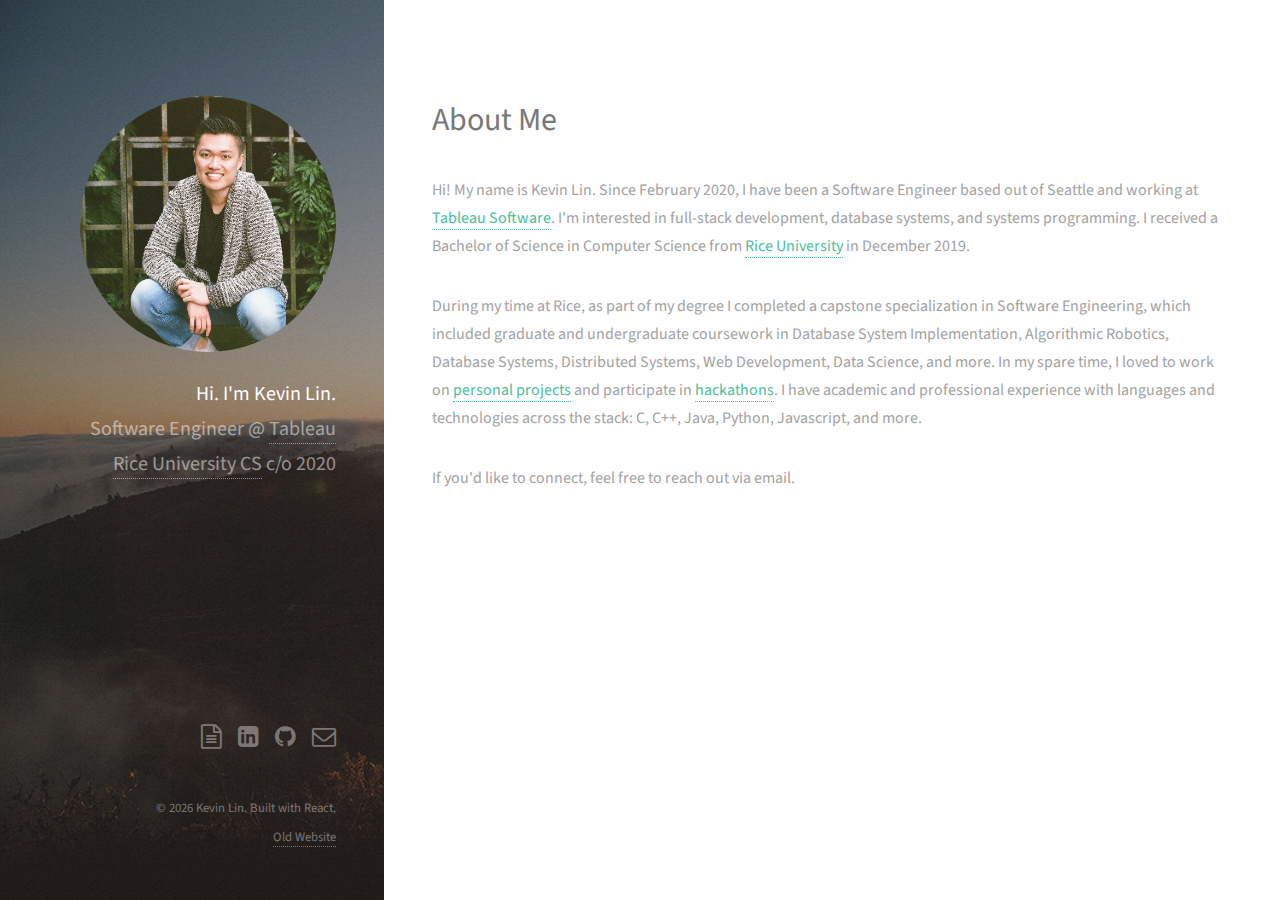
==== index.html @ 7be43d1c "Initial push of built website to gh pages" ====
<!DOCTYPE html><html><head><meta charSet="utf-8"/><meta http-equiv="x-ua-compatible" content="ie=edge"/><meta name="viewport" content="width=device-width, initial-scale=1, shrink-to-fit=no"/><style data-href="/styles.bcd98da9f2d40e40fffe.css">@import url(https://fonts.googleapis.com/css?family=Source+Sans+Pro:400,400italic);
/*!
 *  Font Awesome 4.7.0 by @davegandy - http://fontawesome.io - @fontawesome
 *  License - http://fontawesome.io/license (Font: SIL OFL 1.1, CSS: MIT License)
 */@font-face{font-family:FontAwesome;src:url(/static/fontawesome-webfont-674f50d287a8c48dc19ba404d20fe713.eot);src:url(/static/fontawesome-webfont-674f50d287a8c48dc19ba404d20fe713.eot?#iefix&v=4.7.0) format("embedded-opentype"),url(/static/fontawesome-webfont-af7ae505a9eed503f8b8e6982036873e.woff2) format("woff2"),url(/static/fontawesome-webfont-fee66e712a8a08eef5805a46892932ad.woff) format("woff"),url(/static/fontawesome-webfont-b06871f281fee6b241d60582ae9369b9.ttf) format("truetype"),url(/static/fontawesome-webfont-912ec66d7572ff821749319396470bde.svg#fontawesomeregular) format("svg");font-weight:400;font-style:normal}.fa{display:inline-block;font:normal normal normal 14px/1 FontAwesome;font-size:inherit;text-rendering:auto;-webkit-font-smoothing:antialiased;-moz-osx-font-smoothing:grayscale}.fa-lg{font-size:1.33333333em;line-height:.75em;vertical-align:-15%}.fa-2x{font-size:2em}.fa-3x{font-size:3em}.fa-4x{font-size:4em}.fa-5x{font-size:5em}.fa-fw{width:1.28571429em;text-align:center}.fa-ul{padding-left:0;margin-left:2.14285714em;list-style-type:none}.fa-ul>li{position:relative}.fa-li{position:absolute;left:-2.14285714em;width:2.14285714em;top:.14285714em;text-align:center}.fa-li.fa-lg{left:-1.85714286em}.fa-border{padding:.2em .25em .15em;border:.08em solid #eee;border-radius:.1em}.fa-pull-left{float:left}.fa-pull-right{float:right}.fa.fa-pull-left{margin-right:.3em}.fa.fa-pull-right{margin-left:.3em}.pull-right{float:right}.pull-left{float:left}.fa.pull-left{margin-right:.3em}.fa.pull-right{margin-left:.3em}.fa-spin{-webkit-animation:fa-spin 2s linear infinite;animation:fa-spin 2s linear infinite}.fa-pulse{-webkit-animation:fa-spin 1s steps(8) infinite;animation:fa-spin 1s steps(8) infinite}@-webkit-keyframes fa-spin{0%{-webkit-transform:rotate(0deg);transform:rotate(0deg)}to{-webkit-transform:rotate(359deg);transform:rotate(359deg)}}@keyframes fa-spin{0%{-webkit-transform:rotate(0deg);transform:rotate(0deg)}to{-webkit-transform:rotate(359deg);transform:rotate(359deg)}}.fa-rotate-90{-ms-filter:"progid:DXImageTransform.Microsoft.BasicImage(rotation=1)";-webkit-transform:rotate(90deg);transform:rotate(90deg)}.fa-rotate-180{-ms-filter:"progid:DXImageTransform.Microsoft.BasicImage(rotation=2)";-webkit-transform:rotate(180deg);transform:rotate(180deg)}.fa-rotate-270{-ms-filter:"progid:DXImageTransform.Microsoft.BasicImage(rotation=3)";-webkit-transform:rotate(270deg);transform:rotate(270deg)}.fa-flip-horizontal{-ms-filter:"progid:DXImageTransform.Microsoft.BasicImage(rotation=0, mirror=1)";-webkit-transform:scaleX(-1);transform:scaleX(-1)}.fa-flip-vertical{-ms-filter:"progid:DXImageTransform.Microsoft.BasicImage(rotation=2, mirror=1)";-webkit-transform:scaleY(-1);transform:scaleY(-1)}:root .fa-flip-horizontal,:root .fa-flip-vertical,:root .fa-rotate-90,:root .fa-rotate-180,:root .fa-rotate-270{-webkit-filter:none;filter:none}.fa-stack{position:relative;display:inline-block;width:2em;height:2em;line-height:2em;vertical-align:middle}.fa-stack-1x,.fa-stack-2x{position:absolute;left:0;width:100%;text-align:center}.fa-stack-1x{line-height:inherit}.fa-stack-2x{font-size:2em}.fa-inverse{color:#fff}.fa-glass:before{content:"\F000"}.fa-music:before{content:"\F001"}.fa-search:before{content:"\F002"}.fa-envelope-o:before{content:"\F003"}.fa-heart:before{content:"\F004"}.fa-star:before{content:"\F005"}.fa-star-o:before{content:"\F006"}.fa-user:before{content:"\F007"}.fa-film:before{content:"\F008"}.fa-th-large:before{content:"\F009"}.fa-th:before{content:"\F00A"}.fa-th-list:before{content:"\F00B"}.fa-check:before{content:"\F00C"}.fa-close:before,.fa-remove:before,.fa-times:before{content:"\F00D"}.fa-search-plus:before{content:"\F00E"}.fa-search-minus:before{content:"\F010"}.fa-power-off:before{content:"\F011"}.fa-signal:before{content:"\F012"}.fa-cog:before,.fa-gear:before{content:"\F013"}.fa-trash-o:before{content:"\F014"}.fa-home:before{content:"\F015"}.fa-file-o:before{content:"\F016"}.fa-clock-o:before{content:"\F017"}.fa-road:before{content:"\F018"}.fa-download:before{content:"\F019"}.fa-arrow-circle-o-down:before{content:"\F01A"}.fa-arrow-circle-o-up:before{content:"\F01B"}.fa-inbox:before{content:"\F01C"}.fa-play-circle-o:before{content:"\F01D"}.fa-repeat:before,.fa-rotate-right:before{content:"\F01E"}.fa-refresh:before{content:"\F021"}.fa-list-alt:before{content:"\F022"}.fa-lock:before{content:"\F023"}.fa-flag:before{content:"\F024"}.fa-headphones:before{content:"\F025"}.fa-volume-off:before{content:"\F026"}.fa-volume-down:before{content:"\F027"}.fa-volume-up:before{content:"\F028"}.fa-qrcode:before{content:"\F029"}.fa-barcode:before{content:"\F02A"}.fa-tag:before{content:"\F02B"}.fa-tags:before{content:"\F02C"}.fa-book:before{content:"\F02D"}.fa-bookmark:before{content:"\F02E"}.fa-print:before{content:"\F02F"}.fa-camera:before{content:"\F030"}.fa-font:before{content:"\F031"}.fa-bold:before{content:"\F032"}.fa-italic:before{content:"\F033"}.fa-text-height:before{content:"\F034"}.fa-text-width:before{content:"\F035"}.fa-align-left:before{content:"\F036"}.fa-align-center:before{content:"\F037"}.fa-align-right:before{content:"\F038"}.fa-align-justify:before{content:"\F039"}.fa-list:before{content:"\F03A"}.fa-dedent:before,.fa-outdent:before{content:"\F03B"}.fa-indent:before{content:"\F03C"}.fa-video-camera:before{content:"\F03D"}.fa-image:before,.fa-photo:before,.fa-picture-o:before{content:"\F03E"}.fa-pencil:before{content:"\F040"}.fa-map-marker:before{content:"\F041"}.fa-adjust:before{content:"\F042"}.fa-tint:before{content:"\F043"}.fa-edit:before,.fa-pencil-square-o:before{content:"\F044"}.fa-share-square-o:before{content:"\F045"}.fa-check-square-o:before{content:"\F046"}.fa-arrows:before{content:"\F047"}.fa-step-backward:before{content:"\F048"}.fa-fast-backward:before{content:"\F049"}.fa-backward:before{content:"\F04A"}.fa-play:before{content:"\F04B"}.fa-pause:before{content:"\F04C"}.fa-stop:before{content:"\F04D"}.fa-forward:before{content:"\F04E"}.fa-fast-forward:before{content:"\F050"}.fa-step-forward:before{content:"\F051"}.fa-eject:before{content:"\F052"}.fa-chevron-left:before{content:"\F053"}.fa-chevron-right:before{content:"\F054"}.fa-plus-circle:before{content:"\F055"}.fa-minus-circle:before{content:"\F056"}.fa-times-circle:before{content:"\F057"}.fa-check-circle:before{content:"\F058"}.fa-question-circle:before{content:"\F059"}.fa-info-circle:before{content:"\F05A"}.fa-crosshairs:before{content:"\F05B"}.fa-times-circle-o:before{content:"\F05C"}.fa-check-circle-o:before{content:"\F05D"}.fa-ban:before{content:"\F05E"}.fa-arrow-left:before{content:"\F060"}.fa-arrow-right:before{content:"\F061"}.fa-arrow-up:before{content:"\F062"}.fa-arrow-down:before{content:"\F063"}.fa-mail-forward:before,.fa-share:before{content:"\F064"}.fa-expand:before{content:"\F065"}.fa-compress:before{content:"\F066"}.fa-plus:before{content:"\F067"}.fa-minus:before{content:"\F068"}.fa-asterisk:before{content:"\F069"}.fa-exclamation-circle:before{content:"\F06A"}.fa-gift:before{content:"\F06B"}.fa-leaf:before{content:"\F06C"}.fa-fire:before{content:"\F06D"}.fa-eye:before{content:"\F06E"}.fa-eye-slash:before{content:"\F070"}.fa-exclamation-triangle:before,.fa-warning:before{content:"\F071"}.fa-plane:before{content:"\F072"}.fa-calendar:before{content:"\F073"}.fa-random:before{content:"\F074"}.fa-comment:before{content:"\F075"}.fa-magnet:before{content:"\F076"}.fa-chevron-up:before{content:"\F077"}.fa-chevron-down:before{content:"\F078"}.fa-retweet:before{content:"\F079"}.fa-shopping-cart:before{content:"\F07A"}.fa-folder:before{content:"\F07B"}.fa-folder-open:before{content:"\F07C"}.fa-arrows-v:before{content:"\F07D"}.fa-arrows-h:before{content:"\F07E"}.fa-bar-chart-o:before,.fa-bar-chart:before{content:"\F080"}.fa-twitter-square:before{content:"\F081"}.fa-facebook-square:before{content:"\F082"}.fa-camera-retro:before{content:"\F083"}.fa-key:before{content:"\F084"}.fa-cogs:before,.fa-gears:before{content:"\F085"}.fa-comments:before{content:"\F086"}.fa-thumbs-o-up:before{content:"\F087"}.fa-thumbs-o-down:before{content:"\F088"}.fa-star-half:before{content:"\F089"}.fa-heart-o:before{content:"\F08A"}.fa-sign-out:before{content:"\F08B"}.fa-linkedin-square:before{content:"\F08C"}.fa-thumb-tack:before{content:"\F08D"}.fa-external-link:before{content:"\F08E"}.fa-sign-in:before{content:"\F090"}.fa-trophy:before{content:"\F091"}.fa-github-square:before{content:"\F092"}.fa-upload:before{content:"\F093"}.fa-lemon-o:before{content:"\F094"}.fa-phone:before{content:"\F095"}.fa-square-o:before{content:"\F096"}.fa-bookmark-o:before{content:"\F097"}.fa-phone-square:before{content:"\F098"}.fa-twitter:before{content:"\F099"}.fa-facebook-f:before,.fa-facebook:before{content:"\F09A"}.fa-github:before{content:"\F09B"}.fa-unlock:before{content:"\F09C"}.fa-credit-card:before{content:"\F09D"}.fa-feed:before,.fa-rss:before{content:"\F09E"}.fa-hdd-o:before{content:"\F0A0"}.fa-bullhorn:before{content:"\F0A1"}.fa-bell:before{content:"\F0F3"}.fa-certificate:before{content:"\F0A3"}.fa-hand-o-right:before{content:"\F0A4"}.fa-hand-o-left:before{content:"\F0A5"}.fa-hand-o-up:before{content:"\F0A6"}.fa-hand-o-down:before{content:"\F0A7"}.fa-arrow-circle-left:before{content:"\F0A8"}.fa-arrow-circle-right:before{content:"\F0A9"}.fa-arrow-circle-up:before{content:"\F0AA"}.fa-arrow-circle-down:before{content:"\F0AB"}.fa-globe:before{content:"\F0AC"}.fa-wrench:before{content:"\F0AD"}.fa-tasks:before{content:"\F0AE"}.fa-filter:before{content:"\F0B0"}.fa-briefcase:before{content:"\F0B1"}.fa-arrows-alt:before{content:"\F0B2"}.fa-group:before,.fa-users:before{content:"\F0C0"}.fa-chain:before,.fa-link:before{content:"\F0C1"}.fa-cloud:before{content:"\F0C2"}.fa-flask:before{content:"\F0C3"}.fa-cut:before,.fa-scissors:before{content:"\F0C4"}.fa-copy:before,.fa-files-o:before{content:"\F0C5"}.fa-paperclip:before{content:"\F0C6"}.fa-floppy-o:before,.fa-save:before{content:"\F0C7"}.fa-square:before{content:"\F0C8"}.fa-bars:before,.fa-navicon:before,.fa-reorder:before{content:"\F0C9"}.fa-list-ul:before{content:"\F0CA"}.fa-list-ol:before{content:"\F0CB"}.fa-strikethrough:before{content:"\F0CC"}.fa-underline:before{content:"\F0CD"}.fa-table:before{content:"\F0CE"}.fa-magic:before{content:"\F0D0"}.fa-truck:before{content:"\F0D1"}.fa-pinterest:before{content:"\F0D2"}.fa-pinterest-square:before{content:"\F0D3"}.fa-google-plus-square:before{content:"\F0D4"}.fa-google-plus:before{content:"\F0D5"}.fa-money:before{content:"\F0D6"}.fa-caret-down:before{content:"\F0D7"}.fa-caret-up:before{content:"\F0D8"}.fa-caret-left:before{content:"\F0D9"}.fa-caret-right:before{content:"\F0DA"}.fa-columns:before{content:"\F0DB"}.fa-sort:before,.fa-unsorted:before{content:"\F0DC"}.fa-sort-desc:before,.fa-sort-down:before{content:"\F0DD"}.fa-sort-asc:before,.fa-sort-up:before{content:"\F0DE"}.fa-envelope:before{content:"\F0E0"}.fa-linkedin:before{content:"\F0E1"}.fa-rotate-left:before,.fa-undo:before{content:"\F0E2"}.fa-gavel:before,.fa-legal:before{content:"\F0E3"}.fa-dashboard:before,.fa-tachometer:before{content:"\F0E4"}.fa-comment-o:before{content:"\F0E5"}.fa-comments-o:before{content:"\F0E6"}.fa-bolt:before,.fa-flash:before{content:"\F0E7"}.fa-sitemap:before{content:"\F0E8"}.fa-umbrella:before{content:"\F0E9"}.fa-clipboard:before,.fa-paste:before{content:"\F0EA"}.fa-lightbulb-o:before{content:"\F0EB"}.fa-exchange:before{content:"\F0EC"}.fa-cloud-download:before{content:"\F0ED"}.fa-cloud-upload:before{content:"\F0EE"}.fa-user-md:before{content:"\F0F0"}.fa-stethoscope:before{content:"\F0F1"}.fa-suitcase:before{content:"\F0F2"}.fa-bell-o:before{content:"\F0A2"}.fa-coffee:before{content:"\F0F4"}.fa-cutlery:before{content:"\F0F5"}.fa-file-text-o:before{content:"\F0F6"}.fa-building-o:before{content:"\F0F7"}.fa-hospital-o:before{content:"\F0F8"}.fa-ambulance:before{content:"\F0F9"}.fa-medkit:before{content:"\F0FA"}.fa-fighter-jet:before{content:"\F0FB"}.fa-beer:before{content:"\F0FC"}.fa-h-square:before{content:"\F0FD"}.fa-plus-square:before{content:"\F0FE"}.fa-angle-double-left:before{content:"\F100"}.fa-angle-double-right:before{content:"\F101"}.fa-angle-double-up:before{content:"\F102"}.fa-angle-double-down:before{content:"\F103"}.fa-angle-left:before{content:"\F104"}.fa-angle-right:before{content:"\F105"}.fa-angle-up:before{content:"\F106"}.fa-angle-down:before{content:"\F107"}.fa-desktop:before{content:"\F108"}.fa-laptop:before{content:"\F109"}.fa-tablet:before{content:"\F10A"}.fa-mobile-phone:before,.fa-mobile:before{content:"\F10B"}.fa-circle-o:before{content:"\F10C"}.fa-quote-left:before{content:"\F10D"}.fa-quote-right:before{content:"\F10E"}.fa-spinner:before{content:"\F110"}.fa-circle:before{content:"\F111"}.fa-mail-reply:before,.fa-reply:before{content:"\F112"}.fa-github-alt:before{content:"\F113"}.fa-folder-o:before{content:"\F114"}.fa-folder-open-o:before{content:"\F115"}.fa-smile-o:before{content:"\F118"}.fa-frown-o:before{content:"\F119"}.fa-meh-o:before{content:"\F11A"}.fa-gamepad:before{content:"\F11B"}.fa-keyboard-o:before{content:"\F11C"}.fa-flag-o:before{content:"\F11D"}.fa-flag-checkered:before{content:"\F11E"}.fa-terminal:before{content:"\F120"}.fa-code:before{content:"\F121"}.fa-mail-reply-all:before,.fa-reply-all:before{content:"\F122"}.fa-star-half-empty:before,.fa-star-half-full:before,.fa-star-half-o:before{content:"\F123"}.fa-location-arrow:before{content:"\F124"}.fa-crop:before{content:"\F125"}.fa-code-fork:before{content:"\F126"}.fa-chain-broken:before,.fa-unlink:before{content:"\F127"}.fa-question:before{content:"\F128"}.fa-info:before{content:"\F129"}.fa-exclamation:before{content:"\F12A"}.fa-superscript:before{content:"\F12B"}.fa-subscript:before{content:"\F12C"}.fa-eraser:before{content:"\F12D"}.fa-puzzle-piece:before{content:"\F12E"}.fa-microphone:before{content:"\F130"}.fa-microphone-slash:before{content:"\F131"}.fa-shield:before{content:"\F132"}.fa-calendar-o:before{content:"\F133"}.fa-fire-extinguisher:before{content:"\F134"}.fa-rocket:before{content:"\F135"}.fa-maxcdn:before{content:"\F136"}.fa-chevron-circle-left:before{content:"\F137"}.fa-chevron-circle-right:before{content:"\F138"}.fa-chevron-circle-up:before{content:"\F139"}.fa-chevron-circle-down:before{content:"\F13A"}.fa-html5:before{content:"\F13B"}.fa-css3:before{content:"\F13C"}.fa-anchor:before{content:"\F13D"}.fa-unlock-alt:before{content:"\F13E"}.fa-bullseye:before{content:"\F140"}.fa-ellipsis-h:before{content:"\F141"}.fa-ellipsis-v:before{content:"\F142"}.fa-rss-square:before{content:"\F143"}.fa-play-circle:before{content:"\F144"}.fa-ticket:before{content:"\F145"}.fa-minus-square:before{content:"\F146"}.fa-minus-square-o:before{content:"\F147"}.fa-level-up:before{content:"\F148"}.fa-level-down:before{content:"\F149"}.fa-check-square:before{content:"\F14A"}.fa-pencil-square:before{content:"\F14B"}.fa-external-link-square:before{content:"\F14C"}.fa-share-square:before{content:"\F14D"}.fa-compass:before{content:"\F14E"}.fa-caret-square-o-down:before,.fa-toggle-down:before{content:"\F150"}.fa-caret-square-o-up:before,.fa-toggle-up:before{content:"\F151"}.fa-caret-square-o-right:before,.fa-toggle-right:before{content:"\F152"}.fa-eur:before,.fa-euro:before{content:"\F153"}.fa-gbp:before{content:"\F154"}.fa-dollar:before,.fa-usd:before{content:"\F155"}.fa-inr:before,.fa-rupee:before{content:"\F156"}.fa-cny:before,.fa-jpy:before,.fa-rmb:before,.fa-yen:before{content:"\F157"}.fa-rouble:before,.fa-rub:before,.fa-ruble:before{content:"\F158"}.fa-krw:before,.fa-won:before{content:"\F159"}.fa-bitcoin:before,.fa-btc:before{content:"\F15A"}.fa-file:before{content:"\F15B"}.fa-file-text:before{content:"\F15C"}.fa-sort-alpha-asc:before{content:"\F15D"}.fa-sort-alpha-desc:before{content:"\F15E"}.fa-sort-amount-asc:before{content:"\F160"}.fa-sort-amount-desc:before{content:"\F161"}.fa-sort-numeric-asc:before{content:"\F162"}.fa-sort-numeric-desc:before{content:"\F163"}.fa-thumbs-up:before{content:"\F164"}.fa-thumbs-down:before{content:"\F165"}.fa-youtube-square:before{content:"\F166"}.fa-youtube:before{content:"\F167"}.fa-xing:before{content:"\F168"}.fa-xing-square:before{content:"\F169"}.fa-youtube-play:before{content:"\F16A"}.fa-dropbox:before{content:"\F16B"}.fa-stack-overflow:before{content:"\F16C"}.fa-instagram:before{content:"\F16D"}.fa-flickr:before{content:"\F16E"}.fa-adn:before{content:"\F170"}.fa-bitbucket:before{content:"\F171"}.fa-bitbucket-square:before{content:"\F172"}.fa-tumblr:before{content:"\F173"}.fa-tumblr-square:before{content:"\F174"}.fa-long-arrow-down:before{content:"\F175"}.fa-long-arrow-up:before{content:"\F176"}.fa-long-arrow-left:before{content:"\F177"}.fa-long-arrow-right:before{content:"\F178"}.fa-apple:before{content:"\F179"}.fa-windows:before{content:"\F17A"}.fa-android:before{content:"\F17B"}.fa-linux:before{content:"\F17C"}.fa-dribbble:before{content:"\F17D"}.fa-skype:before{content:"\F17E"}.fa-foursquare:before{content:"\F180"}.fa-trello:before{content:"\F181"}.fa-female:before{content:"\F182"}.fa-male:before{content:"\F183"}.fa-gittip:before,.fa-gratipay:before{content:"\F184"}.fa-sun-o:before{content:"\F185"}.fa-moon-o:before{content:"\F186"}.fa-archive:before{content:"\F187"}.fa-bug:before{content:"\F188"}.fa-vk:before{content:"\F189"}.fa-weibo:before{content:"\F18A"}.fa-renren:before{content:"\F18B"}.fa-pagelines:before{content:"\F18C"}.fa-stack-exchange:before{content:"\F18D"}.fa-arrow-circle-o-right:before{content:"\F18E"}.fa-arrow-circle-o-left:before{content:"\F190"}.fa-caret-square-o-left:before,.fa-toggle-left:before{content:"\F191"}.fa-dot-circle-o:before{content:"\F192"}.fa-wheelchair:before{content:"\F193"}.fa-vimeo-square:before{content:"\F194"}.fa-try:before,.fa-turkish-lira:before{content:"\F195"}.fa-plus-square-o:before{content:"\F196"}.fa-space-shuttle:before{content:"\F197"}.fa-slack:before{content:"\F198"}.fa-envelope-square:before{content:"\F199"}.fa-wordpress:before{content:"\F19A"}.fa-openid:before{content:"\F19B"}.fa-bank:before,.fa-institution:before,.fa-university:before{content:"\F19C"}.fa-graduation-cap:before,.fa-mortar-board:before{content:"\F19D"}.fa-yahoo:before{content:"\F19E"}.fa-google:before{content:"\F1A0"}.fa-reddit:before{content:"\F1A1"}.fa-reddit-square:before{content:"\F1A2"}.fa-stumbleupon-circle:before{content:"\F1A3"}.fa-stumbleupon:before{content:"\F1A4"}.fa-delicious:before{content:"\F1A5"}.fa-digg:before{content:"\F1A6"}.fa-pied-piper-pp:before{content:"\F1A7"}.fa-pied-piper-alt:before{content:"\F1A8"}.fa-drupal:before{content:"\F1A9"}.fa-joomla:before{content:"\F1AA"}.fa-language:before{content:"\F1AB"}.fa-fax:before{content:"\F1AC"}.fa-building:before{content:"\F1AD"}.fa-child:before{content:"\F1AE"}.fa-paw:before{content:"\F1B0"}.fa-spoon:before{content:"\F1B1"}.fa-cube:before{content:"\F1B2"}.fa-cubes:before{content:"\F1B3"}.fa-behance:before{content:"\F1B4"}.fa-behance-square:before{content:"\F1B5"}.fa-steam:before{content:"\F1B6"}.fa-steam-square:before{content:"\F1B7"}.fa-recycle:before{content:"\F1B8"}.fa-automobile:before,.fa-car:before{content:"\F1B9"}.fa-cab:before,.fa-taxi:before{content:"\F1BA"}.fa-tree:before{content:"\F1BB"}.fa-spotify:before{content:"\F1BC"}.fa-deviantart:before{content:"\F1BD"}.fa-soundcloud:before{content:"\F1BE"}.fa-database:before{content:"\F1C0"}.fa-file-pdf-o:before{content:"\F1C1"}.fa-file-word-o:before{content:"\F1C2"}.fa-file-excel-o:before{content:"\F1C3"}.fa-file-powerpoint-o:before{content:"\F1C4"}.fa-file-image-o:before,.fa-file-photo-o:before,.fa-file-picture-o:before{content:"\F1C5"}.fa-file-archive-o:before,.fa-file-zip-o:before{content:"\F1C6"}.fa-file-audio-o:before,.fa-file-sound-o:before{content:"\F1C7"}.fa-file-movie-o:before,.fa-file-video-o:before{content:"\F1C8"}.fa-file-code-o:before{content:"\F1C9"}.fa-vine:before{content:"\F1CA"}.fa-codepen:before{content:"\F1CB"}.fa-jsfiddle:before{content:"\F1CC"}.fa-life-bouy:before,.fa-life-buoy:before,.fa-life-ring:before,.fa-life-saver:before,.fa-support:before{content:"\F1CD"}.fa-circle-o-notch:before{content:"\F1CE"}.fa-ra:before,.fa-rebel:before,.fa-resistance:before{content:"\F1D0"}.fa-empire:before,.fa-ge:before{content:"\F1D1"}.fa-git-square:before{content:"\F1D2"}.fa-git:before{content:"\F1D3"}.fa-hacker-news:before,.fa-y-combinator-square:before,.fa-yc-square:before{content:"\F1D4"}.fa-tencent-weibo:before{content:"\F1D5"}.fa-qq:before{content:"\F1D6"}.fa-wechat:before,.fa-weixin:before{content:"\F1D7"}.fa-paper-plane:before,.fa-send:before{content:"\F1D8"}.fa-paper-plane-o:before,.fa-send-o:before{content:"\F1D9"}.fa-history:before{content:"\F1DA"}.fa-circle-thin:before{content:"\F1DB"}.fa-header:before{content:"\F1DC"}.fa-paragraph:before{content:"\F1DD"}.fa-sliders:before{content:"\F1DE"}.fa-share-alt:before{content:"\F1E0"}.fa-share-alt-square:before{content:"\F1E1"}.fa-bomb:before{content:"\F1E2"}.fa-futbol-o:before,.fa-soccer-ball-o:before{content:"\F1E3"}.fa-tty:before{content:"\F1E4"}.fa-binoculars:before{content:"\F1E5"}.fa-plug:before{content:"\F1E6"}.fa-slideshare:before{content:"\F1E7"}.fa-twitch:before{content:"\F1E8"}.fa-yelp:before{content:"\F1E9"}.fa-newspaper-o:before{content:"\F1EA"}.fa-wifi:before{content:"\F1EB"}.fa-calculator:before{content:"\F1EC"}.fa-paypal:before{content:"\F1ED"}.fa-google-wallet:before{content:"\F1EE"}.fa-cc-visa:before{content:"\F1F0"}.fa-cc-mastercard:before{content:"\F1F1"}.fa-cc-discover:before{content:"\F1F2"}.fa-cc-amex:before{content:"\F1F3"}.fa-cc-paypal:before{content:"\F1F4"}.fa-cc-stripe:before{content:"\F1F5"}.fa-bell-slash:before{content:"\F1F6"}.fa-bell-slash-o:before{content:"\F1F7"}.fa-trash:before{content:"\F1F8"}.fa-copyright:before{content:"\F1F9"}.fa-at:before{content:"\F1FA"}.fa-eyedropper:before{content:"\F1FB"}.fa-paint-brush:before{content:"\F1FC"}.fa-birthday-cake:before{content:"\F1FD"}.fa-area-chart:before{content:"\F1FE"}.fa-pie-chart:before{content:"\F200"}.fa-line-chart:before{content:"\F201"}.fa-lastfm:before{content:"\F202"}.fa-lastfm-square:before{content:"\F203"}.fa-toggle-off:before{content:"\F204"}.fa-toggle-on:before{content:"\F205"}.fa-bicycle:before{content:"\F206"}.fa-bus:before{content:"\F207"}.fa-ioxhost:before{content:"\F208"}.fa-angellist:before{content:"\F209"}.fa-cc:before{content:"\F20A"}.fa-ils:before,.fa-shekel:before,.fa-sheqel:before{content:"\F20B"}.fa-meanpath:before{content:"\F20C"}.fa-buysellads:before{content:"\F20D"}.fa-connectdevelop:before{content:"\F20E"}.fa-dashcube:before{content:"\F210"}.fa-forumbee:before{content:"\F211"}.fa-leanpub:before{content:"\F212"}.fa-sellsy:before{content:"\F213"}.fa-shirtsinbulk:before{content:"\F214"}.fa-simplybuilt:before{content:"\F215"}.fa-skyatlas:before{content:"\F216"}.fa-cart-plus:before{content:"\F217"}.fa-cart-arrow-down:before{content:"\F218"}.fa-diamond:before{content:"\F219"}.fa-ship:before{content:"\F21A"}.fa-user-secret:before{content:"\F21B"}.fa-motorcycle:before{content:"\F21C"}.fa-street-view:before{content:"\F21D"}.fa-heartbeat:before{content:"\F21E"}.fa-venus:before{content:"\F221"}.fa-mars:before{content:"\F222"}.fa-mercury:before{content:"\F223"}.fa-intersex:before,.fa-transgender:before{content:"\F224"}.fa-transgender-alt:before{content:"\F225"}.fa-venus-double:before{content:"\F226"}.fa-mars-double:before{content:"\F227"}.fa-venus-mars:before{content:"\F228"}.fa-mars-stroke:before{content:"\F229"}.fa-mars-stroke-v:before{content:"\F22A"}.fa-mars-stroke-h:before{content:"\F22B"}.fa-neuter:before{content:"\F22C"}.fa-genderless:before{content:"\F22D"}.fa-facebook-official:before{content:"\F230"}.fa-pinterest-p:before{content:"\F231"}.fa-whatsapp:before{content:"\F232"}.fa-server:before{content:"\F233"}.fa-user-plus:before{content:"\F234"}.fa-user-times:before{content:"\F235"}.fa-bed:before,.fa-hotel:before{content:"\F236"}.fa-viacoin:before{content:"\F237"}.fa-train:before{content:"\F238"}.fa-subway:before{content:"\F239"}.fa-medium:before{content:"\F23A"}.fa-y-combinator:before,.fa-yc:before{content:"\F23B"}.fa-optin-monster:before{content:"\F23C"}.fa-opencart:before{content:"\F23D"}.fa-expeditedssl:before{content:"\F23E"}.fa-battery-4:before,.fa-battery-full:before,.fa-battery:before{content:"\F240"}.fa-battery-3:before,.fa-battery-three-quarters:before{content:"\F241"}.fa-battery-2:before,.fa-battery-half:before{content:"\F242"}.fa-battery-1:before,.fa-battery-quarter:before{content:"\F243"}.fa-battery-0:before,.fa-battery-empty:before{content:"\F244"}.fa-mouse-pointer:before{content:"\F245"}.fa-i-cursor:before{content:"\F246"}.fa-object-group:before{content:"\F247"}.fa-object-ungroup:before{content:"\F248"}.fa-sticky-note:before{content:"\F249"}.fa-sticky-note-o:before{content:"\F24A"}.fa-cc-jcb:before{content:"\F24B"}.fa-cc-diners-club:before{content:"\F24C"}.fa-clone:before{content:"\F24D"}.fa-balance-scale:before{content:"\F24E"}.fa-hourglass-o:before{content:"\F250"}.fa-hourglass-1:before,.fa-hourglass-start:before{content:"\F251"}.fa-hourglass-2:before,.fa-hourglass-half:before{content:"\F252"}.fa-hourglass-3:before,.fa-hourglass-end:before{content:"\F253"}.fa-hourglass:before{content:"\F254"}.fa-hand-grab-o:before,.fa-hand-rock-o:before{content:"\F255"}.fa-hand-paper-o:before,.fa-hand-stop-o:before{content:"\F256"}.fa-hand-scissors-o:before{content:"\F257"}.fa-hand-lizard-o:before{content:"\F258"}.fa-hand-spock-o:before{content:"\F259"}.fa-hand-pointer-o:before{content:"\F25A"}.fa-hand-peace-o:before{content:"\F25B"}.fa-trademark:before{content:"\F25C"}.fa-registered:before{content:"\F25D"}.fa-creative-commons:before{content:"\F25E"}.fa-gg:before{content:"\F260"}.fa-gg-circle:before{content:"\F261"}.fa-tripadvisor:before{content:"\F262"}.fa-odnoklassniki:before{content:"\F263"}.fa-odnoklassniki-square:before{content:"\F264"}.fa-get-pocket:before{content:"\F265"}.fa-wikipedia-w:before{content:"\F266"}.fa-safari:before{content:"\F267"}.fa-chrome:before{content:"\F268"}.fa-firefox:before{content:"\F269"}.fa-opera:before{content:"\F26A"}.fa-internet-explorer:before{content:"\F26B"}.fa-television:before,.fa-tv:before{content:"\F26C"}.fa-contao:before{content:"\F26D"}.fa-500px:before{content:"\F26E"}.fa-amazon:before{content:"\F270"}.fa-calendar-plus-o:before{content:"\F271"}.fa-calendar-minus-o:before{content:"\F272"}.fa-calendar-times-o:before{content:"\F273"}.fa-calendar-check-o:before{content:"\F274"}.fa-industry:before{content:"\F275"}.fa-map-pin:before{content:"\F276"}.fa-map-signs:before{content:"\F277"}.fa-map-o:before{content:"\F278"}.fa-map:before{content:"\F279"}.fa-commenting:before{content:"\F27A"}.fa-commenting-o:before{content:"\F27B"}.fa-houzz:before{content:"\F27C"}.fa-vimeo:before{content:"\F27D"}.fa-black-tie:before{content:"\F27E"}.fa-fonticons:before{content:"\F280"}.fa-reddit-alien:before{content:"\F281"}.fa-edge:before{content:"\F282"}.fa-credit-card-alt:before{content:"\F283"}.fa-codiepie:before{content:"\F284"}.fa-modx:before{content:"\F285"}.fa-fort-awesome:before{content:"\F286"}.fa-usb:before{content:"\F287"}.fa-product-hunt:before{content:"\F288"}.fa-mixcloud:before{content:"\F289"}.fa-scribd:before{content:"\F28A"}.fa-pause-circle:before{content:"\F28B"}.fa-pause-circle-o:before{content:"\F28C"}.fa-stop-circle:before{content:"\F28D"}.fa-stop-circle-o:before{content:"\F28E"}.fa-shopping-bag:before{content:"\F290"}.fa-shopping-basket:before{content:"\F291"}.fa-hashtag:before{content:"\F292"}.fa-bluetooth:before{content:"\F293"}.fa-bluetooth-b:before{content:"\F294"}.fa-percent:before{content:"\F295"}.fa-gitlab:before{content:"\F296"}.fa-wpbeginner:before{content:"\F297"}.fa-wpforms:before{content:"\F298"}.fa-envira:before{content:"\F299"}.fa-universal-access:before{content:"\F29A"}.fa-wheelchair-alt:before{content:"\F29B"}.fa-question-circle-o:before{content:"\F29C"}.fa-blind:before{content:"\F29D"}.fa-audio-description:before{content:"\F29E"}.fa-volume-control-phone:before{content:"\F2A0"}.fa-braille:before{content:"\F2A1"}.fa-assistive-listening-systems:before{content:"\F2A2"}.fa-american-sign-language-interpreting:before,.fa-asl-interpreting:before{content:"\F2A3"}.fa-deaf:before,.fa-deafness:before,.fa-hard-of-hearing:before{content:"\F2A4"}.fa-glide:before{content:"\F2A5"}.fa-glide-g:before{content:"\F2A6"}.fa-sign-language:before,.fa-signing:before{content:"\F2A7"}.fa-low-vision:before{content:"\F2A8"}.fa-viadeo:before{content:"\F2A9"}.fa-viadeo-square:before{content:"\F2AA"}.fa-snapchat:before{content:"\F2AB"}.fa-snapchat-ghost:before{content:"\F2AC"}.fa-snapchat-square:before{content:"\F2AD"}.fa-pied-piper:before{content:"\F2AE"}.fa-first-order:before{content:"\F2B0"}.fa-yoast:before{content:"\F2B1"}.fa-themeisle:before{content:"\F2B2"}.fa-google-plus-circle:before,.fa-google-plus-official:before{content:"\F2B3"}.fa-fa:before,.fa-font-awesome:before{content:"\F2B4"}.fa-handshake-o:before{content:"\F2B5"}.fa-envelope-open:before{content:"\F2B6"}.fa-envelope-open-o:before{content:"\F2B7"}.fa-linode:before{content:"\F2B8"}.fa-address-book:before{content:"\F2B9"}.fa-address-book-o:before{content:"\F2BA"}.fa-address-card:before,.fa-vcard:before{content:"\F2BB"}.fa-address-card-o:before,.fa-vcard-o:before{content:"\F2BC"}.fa-user-circle:before{content:"\F2BD"}.fa-user-circle-o:before{content:"\F2BE"}.fa-user-o:before{content:"\F2C0"}.fa-id-badge:before{content:"\F2C1"}.fa-drivers-license:before,.fa-id-card:before{content:"\F2C2"}.fa-drivers-license-o:before,.fa-id-card-o:before{content:"\F2C3"}.fa-quora:before{content:"\F2C4"}.fa-free-code-camp:before{content:"\F2C5"}.fa-telegram:before{content:"\F2C6"}.fa-thermometer-4:before,.fa-thermometer-full:before,.fa-thermometer:before{content:"\F2C7"}.fa-thermometer-3:before,.fa-thermometer-three-quarters:before{content:"\F2C8"}.fa-thermometer-2:before,.fa-thermometer-half:before{content:"\F2C9"}.fa-thermometer-1:before,.fa-thermometer-quarter:before{content:"\F2CA"}.fa-thermometer-0:before,.fa-thermometer-empty:before{content:"\F2CB"}.fa-shower:before{content:"\F2CC"}.fa-bath:before,.fa-bathtub:before,.fa-s15:before{content:"\F2CD"}.fa-podcast:before{content:"\F2CE"}.fa-window-maximize:before{content:"\F2D0"}.fa-window-minimize:before{content:"\F2D1"}.fa-window-restore:before{content:"\F2D2"}.fa-times-rectangle:before,.fa-window-close:before{content:"\F2D3"}.fa-times-rectangle-o:before,.fa-window-close-o:before{content:"\F2D4"}.fa-bandcamp:before{content:"\F2D5"}.fa-grav:before{content:"\F2D6"}.fa-etsy:before{content:"\F2D7"}.fa-imdb:before{content:"\F2D8"}.fa-ravelry:before{content:"\F2D9"}.fa-eercast:before{content:"\F2DA"}.fa-microchip:before{content:"\F2DB"}.fa-snowflake-o:before{content:"\F2DC"}.fa-superpowers:before{content:"\F2DD"}.fa-wpexplorer:before{content:"\F2DE"}.fa-meetup:before{content:"\F2E0"}.sr-only{position:absolute;width:1px;height:1px;padding:0;margin:-1px;overflow:hidden;clip:rect(0,0,0,0);border:0}.sr-only-focusable:active,.sr-only-focusable:focus{position:static;width:auto;height:auto;margin:0;overflow:visible;clip:auto}a,abbr,acronym,address,applet,article,aside,audio,b,big,blockquote,body,canvas,caption,center,cite,code,dd,del,details,dfn,div,dl,dt,em,embed,fieldset,figcaption,figure,footer,form,h1,h2,h3,h4,h5,h6,header,hgroup,html,i,iframe,img,ins,kbd,label,legend,li,mark,menu,nav,object,ol,output,p,pre,q,ruby,s,samp,section,small,span,strike,strong,sub,summary,sup,table,tbody,td,tfoot,th,thead,time,tr,tt,u,ul,var,video{margin:0;padding:0;border:0;font-size:100%;font:inherit;vertical-align:baseline}article,aside,details,figcaption,figure,footer,header,hgroup,menu,nav,section{display:block}body{line-height:1}ol,ul{list-style:none}blockquote,q{quotes:none}blockquote:after,blockquote:before,q:after,q:before{content:"";content:none}table{border-collapse:collapse;border-spacing:0}body{-webkit-text-size-adjust:none}*,:after,:before{box-sizing:border-box}.container{margin-left:auto;margin-right:auto}.container.\31 25\25{width:100%;max-width:1200px;min-width:960px}.container.\37 5\25{width:720px}.container.\35 0\25{width:480px}.container.\32 5\25{width:240px}.container{width:960px}@media screen and (max-width:1800px){.container.\31 25\25{width:100%;max-width:1200px;min-width:960px}.container.\37 5\25{width:720px}.container.\35 0\25{width:480px}.container.\32 5\25{width:240px}.container{width:960px}}@media screen and (max-width:1280px){.container.\31 25\25{width:100%;max-width:1200px;min-width:960px}.container.\37 5\25{width:720px}.container.\35 0\25{width:480px}.container.\32 5\25{width:240px}.container{width:960px}}@media screen and (max-width:980px){.container.\31 25\25{width:100%;max-width:1200px;min-width:960px}.container.\37 5\25{width:720px}.container.\35 0\25{width:480px}.container.\32 5\25{width:240px}.container{width:960px}}@media screen and (max-width:736px){.container.\31 25\25{width:100%;max-width:1200px;min-width:960px}.container.\37 5\25{width:720px}.container.\35 0\25{width:480px}.container.\32 5\25{width:240px}.container{width:960px}}@media screen and (max-width:480px){.container.\31 25\25{width:100%;max-width:1200px;min-width:960px}.container.\37 5\25{width:720px}.container.\35 0\25{width:480px}.container.\32 5\25{width:240px}.container{width:960px}}.row{border-bottom:1px solid transparent}.row,.row>*{box-sizing:border-box}.row>*{float:left}.row:after,.row:before{content:"";display:block;clear:both;height:0}.row.uniform>*>:first-child{margin-top:0}.row.uniform>*>:last-child{margin-bottom:0}.row.\30 \25>*{padding:0}.row.\30 \25{margin:0 0 -1px}.row.uniform.\30 \25>*{padding:0}.row.uniform.\30 \25{margin:0 0 -1px}.row>*{padding:0 0 0 2.5em}.row{margin:0 0 -1px -2.5em}.row.uniform>*{padding:2.5em 0 0 2.5em}.row.uniform{margin:-2.5em 0 -1px -2.5em}.row.\32 00\25>*{padding:0 0 0 5em}.row.\32 00\25{margin:0 0 -1px -5em}.row.uniform.\32 00\25>*{padding:5em 0 0 5em}.row.uniform.\32 00\25{margin:-5em 0 -1px -5em}.row.\31 50\25>*{padding:0 0 0 3.75em}.row.\31 50\25{margin:0 0 -1px -3.75em}.row.uniform.\31 50\25>*{padding:3.75em 0 0 3.75em}.row.uniform.\31 50\25{margin:-3.75em 0 -1px -3.75em}.row.\35 0\25>*{padding:0 0 0 1.25em}.row.\35 0\25{margin:0 0 -1px -1.25em}.row.uniform.\35 0\25>*{padding:1.25em 0 0 1.25em}.row.uniform.\35 0\25{margin:-1.25em 0 -1px -1.25em}.row.\32 5\25>*{padding:0 0 0 .625em}.row.\32 5\25{margin:0 0 -1px -.625em}.row.uniform.\32 5\25>*{padding:.625em 0 0 .625em}.row.uniform.\32 5\25{margin:-.625em 0 -1px -.625em}.\31 2u,.\31 2u24{width:100%;clear:none;margin-left:0}.\31 1u,.\31 1u24{width:91.6666666667%;clear:none;margin-left:0}.\31 0u,.\31 0u24{width:83.3333333333%;clear:none;margin-left:0}.\39 u,.\39 u24{width:75%;clear:none;margin-left:0}.\38 u,.\38 u24{width:66.6666666667%;clear:none;margin-left:0}.\37 u,.\37 u24{width:58.3333333333%;clear:none;margin-left:0}.\36 u,.\36 u24{width:50%;clear:none;margin-left:0}.\35 u,.\35 u24{width:41.6666666667%;clear:none;margin-left:0}.\34 u,.\34 u24{width:33.3333333333%;clear:none;margin-left:0}.\33 u,.\33 u24{width:25%;clear:none;margin-left:0}.\32 u,.\32 u24{width:16.6666666667%;clear:none;margin-left:0}.\31 u,.\31 u24{width:8.3333333333%;clear:none;margin-left:0}.\31 0u24+*,.\31 1u24+*,.\31 2u24+*,.\31 u24+*,.\32 u24+*,.\33 u24+*,.\34 u24+*,.\35 u24+*,.\36 u24+*,.\37 u24+*,.\38 u24+*,.\39 u24+*{clear:left}.-11u{margin-left:91.6666666667%}.-10u{margin-left:83.3333333333%}.-9u{margin-left:75%}.-8u{margin-left:66.6666666667%}.-7u{margin-left:58.3333333333%}.-6u{margin-left:50%}.-5u{margin-left:41.6666666667%}.-4u{margin-left:33.3333333333%}.-3u{margin-left:25%}.-2u{margin-left:16.6666666667%}.-1u{margin-left:8.3333333333%}@media screen and (max-width:1800px){.row>*{padding:0 0 0 2.5em}.row{margin:0 0 -1px -2.5em}.row.uniform>*{padding:2.5em 0 0 2.5em}.row.uniform{margin:-2.5em 0 -1px -2.5em}.row.\32 00\25>*{padding:0 0 0 5em}.row.\32 00\25{margin:0 0 -1px -5em}.row.uniform.\32 00\25>*{padding:5em 0 0 5em}.row.uniform.\32 00\25{margin:-5em 0 -1px -5em}.row.\31 50\25>*{padding:0 0 0 3.75em}.row.\31 50\25{margin:0 0 -1px -3.75em}.row.uniform.\31 50\25>*{padding:3.75em 0 0 3.75em}.row.uniform.\31 50\25{margin:-3.75em 0 -1px -3.75em}.row.\35 0\25>*{padding:0 0 0 1.25em}.row.\35 0\25{margin:0 0 -1px -1.25em}.row.uniform.\35 0\25>*{padding:1.25em 0 0 1.25em}.row.uniform.\35 0\25{margin:-1.25em 0 -1px -1.25em}.row.\32 5\25>*{padding:0 0 0 .625em}.row.\32 5\25{margin:0 0 -1px -.625em}.row.uniform.\32 5\25>*{padding:.625em 0 0 .625em}.row.uniform.\32 5\25{margin:-.625em 0 -1px -.625em}.\31 2u28xlarge29,.\31 2u2428xlarge29{width:100%;clear:none;margin-left:0}.\31 1u28xlarge29,.\31 1u2428xlarge29{width:91.6666666667%;clear:none;margin-left:0}.\31 0u28xlarge29,.\31 0u2428xlarge29{width:83.3333333333%;clear:none;margin-left:0}.\39 u28xlarge29,.\39 u2428xlarge29{width:75%;clear:none;margin-left:0}.\38 u28xlarge29,.\38 u2428xlarge29{width:66.6666666667%;clear:none;margin-left:0}.\37 u28xlarge29,.\37 u2428xlarge29{width:58.3333333333%;clear:none;margin-left:0}.\36 u28xlarge29,.\36 u2428xlarge29{width:50%;clear:none;margin-left:0}.\35 u28xlarge29,.\35 u2428xlarge29{width:41.6666666667%;clear:none;margin-left:0}.\34 u28xlarge29,.\34 u2428xlarge29{width:33.3333333333%;clear:none;margin-left:0}.\33 u28xlarge29,.\33 u2428xlarge29{width:25%;clear:none;margin-left:0}.\32 u28xlarge29,.\32 u2428xlarge29{width:16.6666666667%;clear:none;margin-left:0}.\31 u28xlarge29,.\31 u2428xlarge29{width:8.3333333333%;clear:none;margin-left:0}.\31 0u2428xlarge29+*,.\31 1u2428xlarge29+*,.\31 2u2428xlarge29+*,.\31 u2428xlarge29+*,.\32 u2428xlarge29+*,.\33 u2428xlarge29+*,.\34 u2428xlarge29+*,.\35 u2428xlarge29+*,.\36 u2428xlarge29+*,.\37 u2428xlarge29+*,.\38 u2428xlarge29+*,.\39 u2428xlarge29+*{clear:left}.-11u28xlarge29{margin-left:91.6666666667%}.-10u28xlarge29{margin-left:83.3333333333%}.-9u28xlarge29{margin-left:75%}.-8u28xlarge29{margin-left:66.6666666667%}.-7u28xlarge29{margin-left:58.3333333333%}.-6u28xlarge29{margin-left:50%}.-5u28xlarge29{margin-left:41.6666666667%}.-4u28xlarge29{margin-left:33.3333333333%}.-3u28xlarge29{margin-left:25%}.-2u28xlarge29{margin-left:16.6666666667%}.-1u28xlarge29{margin-left:8.3333333333%}}@media screen and (max-width:1280px){.row>*{padding:0 0 0 2em}.row{margin:0 0 -1px -2em}.row.uniform>*{padding:2em 0 0 2em}.row.uniform{margin:-2em 0 -1px -2em}.row.\32 00\25>*{padding:0 0 0 4em}.row.\32 00\25{margin:0 0 -1px -4em}.row.uniform.\32 00\25>*{padding:4em 0 0 4em}.row.uniform.\32 00\25{margin:-4em 0 -1px -4em}.row.\31 50\25>*{padding:0 0 0 3em}.row.\31 50\25{margin:0 0 -1px -3em}.row.uniform.\31 50\25>*{padding:3em 0 0 3em}.row.uniform.\31 50\25{margin:-3em 0 -1px -3em}.row.\35 0\25>*{padding:0 0 0 1em}.row.\35 0\25{margin:0 0 -1px -1em}.row.uniform.\35 0\25>*{padding:1em 0 0 1em}.row.uniform.\35 0\25{margin:-1em 0 -1px -1em}.row.\32 5\25>*{padding:0 0 0 .5em}.row.\32 5\25{margin:0 0 -1px -.5em}.row.uniform.\32 5\25>*{padding:.5em 0 0 .5em}.row.uniform.\32 5\25{margin:-.5em 0 -1px -.5em}.\31 2u28large29,.\31 2u2428large29{width:100%;clear:none;margin-left:0}.\31 1u28large29,.\31 1u2428large29{width:91.6666666667%;clear:none;margin-left:0}.\31 0u28large29,.\31 0u2428large29{width:83.3333333333%;clear:none;margin-left:0}.\39 u28large29,.\39 u2428large29{width:75%;clear:none;margin-left:0}.\38 u28large29,.\38 u2428large29{width:66.6666666667%;clear:none;margin-left:0}.\37 u28large29,.\37 u2428large29{width:58.3333333333%;clear:none;margin-left:0}.\36 u28large29,.\36 u2428large29{width:50%;clear:none;margin-left:0}.\35 u28large29,.\35 u2428large29{width:41.6666666667%;clear:none;margin-left:0}.\34 u28large29,.\34 u2428large29{width:33.3333333333%;clear:none;margin-left:0}.\33 u28large29,.\33 u2428large29{width:25%;clear:none;margin-left:0}.\32 u28large29,.\32 u2428large29{width:16.6666666667%;clear:none;margin-left:0}.\31 u28large29,.\31 u2428large29{width:8.3333333333%;clear:none;margin-left:0}.\31 0u2428large29+*,.\31 1u2428large29+*,.\31 2u2428large29+*,.\31 u2428large29+*,.\32 u2428large29+*,.\33 u2428large29+*,.\34 u2428large29+*,.\35 u2428large29+*,.\36 u2428large29+*,.\37 u2428large29+*,.\38 u2428large29+*,.\39 u2428large29+*{clear:left}.-11u28large29{margin-left:91.6666666667%}.-10u28large29{margin-left:83.3333333333%}.-9u28large29{margin-left:75%}.-8u28large29{margin-left:66.6666666667%}.-7u28large29{margin-left:58.3333333333%}.-6u28large29{margin-left:50%}.-5u28large29{margin-left:41.6666666667%}.-4u28large29{margin-left:33.3333333333%}.-3u28large29{margin-left:25%}.-2u28large29{margin-left:16.6666666667%}.-1u28large29{margin-left:8.3333333333%}}@media screen and (max-width:980px){.row>*{padding:0 0 0 2em}.row{margin:0 0 -1px -2em}.row.uniform>*{padding:2em 0 0 2em}.row.uniform{margin:-2em 0 -1px -2em}.row.\32 00\25>*{padding:0 0 0 4em}.row.\32 00\25{margin:0 0 -1px -4em}.row.uniform.\32 00\25>*{padding:4em 0 0 4em}.row.uniform.\32 00\25{margin:-4em 0 -1px -4em}.row.\31 50\25>*{padding:0 0 0 3em}.row.\31 50\25{margin:0 0 -1px -3em}.row.uniform.\31 50\25>*{padding:3em 0 0 3em}.row.uniform.\31 50\25{margin:-3em 0 -1px -3em}.row.\35 0\25>*{padding:0 0 0 1em}.row.\35 0\25{margin:0 0 -1px -1em}.row.uniform.\35 0\25>*{padding:1em 0 0 1em}.row.uniform.\35 0\25{margin:-1em 0 -1px -1em}.row.\32 5\25>*{padding:0 0 0 .5em}.row.\32 5\25{margin:0 0 -1px -.5em}.row.uniform.\32 5\25>*{padding:.5em 0 0 .5em}.row.uniform.\32 5\25{margin:-.5em 0 -1px -.5em}.\31 2u28medium29,.\31 2u2428medium29{width:100%;clear:none;margin-left:0}.\31 1u28medium29,.\31 1u2428medium29{width:91.6666666667%;clear:none;margin-left:0}.\31 0u28medium29,.\31 0u2428medium29{width:83.3333333333%;clear:none;margin-left:0}.\39 u28medium29,.\39 u2428medium29{width:75%;clear:none;margin-left:0}.\38 u28medium29,.\38 u2428medium29{width:66.6666666667%;clear:none;margin-left:0}.\37 u28medium29,.\37 u2428medium29{width:58.3333333333%;clear:none;margin-left:0}.\36 u28medium29,.\36 u2428medium29{width:50%;clear:none;margin-left:0}.\35 u28medium29,.\35 u2428medium29{width:41.6666666667%;clear:none;margin-left:0}.\34 u28medium29,.\34 u2428medium29{width:33.3333333333%;clear:none;margin-left:0}.\33 u28medium29,.\33 u2428medium29{width:25%;clear:none;margin-left:0}.\32 u28medium29,.\32 u2428medium29{width:16.6666666667%;clear:none;margin-left:0}.\31 u28medium29,.\31 u2428medium29{width:8.3333333333%;clear:none;margin-left:0}.\31 0u2428medium29+*,.\31 1u2428medium29+*,.\31 2u2428medium29+*,.\31 u2428medium29+*,.\32 u2428medium29+*,.\33 u2428medium29+*,.\34 u2428medium29+*,.\35 u2428medium29+*,.\36 u2428medium29+*,.\37 u2428medium29+*,.\38 u2428medium29+*,.\39 u2428medium29+*{clear:left}.-11u28medium29{margin-left:91.6666666667%}.-10u28medium29{margin-left:83.3333333333%}.-9u28medium29{margin-left:75%}.-8u28medium29{margin-left:66.6666666667%}.-7u28medium29{margin-left:58.3333333333%}.-6u28medium29{margin-left:50%}.-5u28medium29{margin-left:41.6666666667%}.-4u28medium29{margin-left:33.3333333333%}.-3u28medium29{margin-left:25%}.-2u28medium29{margin-left:16.6666666667%}.-1u28medium29{margin-left:8.3333333333%}}@media screen and (max-width:736px){.row>*{padding:0 0 0 1.5em}.row{margin:0 0 -1px -1.5em}.row.uniform>*{padding:1.5em 0 0 1.5em}.row.uniform{margin:-1.5em 0 -1px -1.5em}.row.\32 00\25>*{padding:0 0 0 3em}.row.\32 00\25{margin:0 0 -1px -3em}.row.uniform.\32 00\25>*{padding:3em 0 0 3em}.row.uniform.\32 00\25{margin:-3em 0 -1px -3em}.row.\31 50\25>*{padding:0 0 0 2.25em}.row.\31 50\25{margin:0 0 -1px -2.25em}.row.uniform.\31 50\25>*{padding:2.25em 0 0 2.25em}.row.uniform.\31 50\25{margin:-2.25em 0 -1px -2.25em}.row.\35 0\25>*{padding:0 0 0 .75em}.row.\35 0\25{margin:0 0 -1px -.75em}.row.uniform.\35 0\25>*{padding:.75em 0 0 .75em}.row.uniform.\35 0\25{margin:-.75em 0 -1px -.75em}.row.\32 5\25>*{padding:0 0 0 .375em}.row.\32 5\25{margin:0 0 -1px -.375em}.row.uniform.\32 5\25>*{padding:.375em 0 0 .375em}.row.uniform.\32 5\25{margin:-.375em 0 -1px -.375em}.\31 2u28small29,.\31 2u2428small29{width:100%;clear:none;margin-left:0}.\31 1u28small29,.\31 1u2428small29{width:91.6666666667%;clear:none;margin-left:0}.\31 0u28small29,.\31 0u2428small29{width:83.3333333333%;clear:none;margin-left:0}.\39 u28small29,.\39 u2428small29{width:75%;clear:none;margin-left:0}.\38 u28small29,.\38 u2428small29{width:66.6666666667%;clear:none;margin-left:0}.\37 u28small29,.\37 u2428small29{width:58.3333333333%;clear:none;margin-left:0}.\36 u28small29,.\36 u2428small29{width:50%;clear:none;margin-left:0}.\35 u28small29,.\35 u2428small29{width:41.6666666667%;clear:none;margin-left:0}.\34 u28small29,.\34 u2428small29{width:33.3333333333%;clear:none;margin-left:0}.\33 u28small29,.\33 u2428small29{width:25%;clear:none;margin-left:0}.\32 u28small29,.\32 u2428small29{width:16.6666666667%;clear:none;margin-left:0}.\31 u28small29,.\31 u2428small29{width:8.3333333333%;clear:none;margin-left:0}.\31 0u2428small29+*,.\31 1u2428small29+*,.\31 2u2428small29+*,.\31 u2428small29+*,.\32 u2428small29+*,.\33 u2428small29+*,.\34 u2428small29+*,.\35 u2428small29+*,.\36 u2428small29+*,.\37 u2428small29+*,.\38 u2428small29+*,.\39 u2428small29+*{clear:left}.-11u28small29{margin-left:91.6666666667%}.-10u28small29{margin-left:83.3333333333%}.-9u28small29{margin-left:75%}.-8u28small29{margin-left:66.6666666667%}.-7u28small29{margin-left:58.3333333333%}.-6u28small29{margin-left:50%}.-5u28small29{margin-left:41.6666666667%}.-4u28small29{margin-left:33.3333333333%}.-3u28small29{margin-left:25%}.-2u28small29{margin-left:16.6666666667%}.-1u28small29{margin-left:8.3333333333%}}@media screen and (max-width:480px){.row>*{padding:0 0 0 1.5em}.row{margin:0 0 -1px -1.5em}.row.uniform>*{padding:1.5em 0 0 1.5em}.row.uniform{margin:-1.5em 0 -1px -1.5em}.row.\32 00\25>*{padding:0 0 0 3em}.row.\32 00\25{margin:0 0 -1px -3em}.row.uniform.\32 00\25>*{padding:3em 0 0 3em}.row.uniform.\32 00\25{margin:-3em 0 -1px -3em}.row.\31 50\25>*{padding:0 0 0 2.25em}.row.\31 50\25{margin:0 0 -1px -2.25em}.row.uniform.\31 50\25>*{padding:2.25em 0 0 2.25em}.row.uniform.\31 50\25{margin:-2.25em 0 -1px -2.25em}.row.\35 0\25>*{padding:0 0 0 .75em}.row.\35 0\25{margin:0 0 -1px -.75em}.row.uniform.\35 0\25>*{padding:.75em 0 0 .75em}.row.uniform.\35 0\25{margin:-.75em 0 -1px -.75em}.row.\32 5\25>*{padding:0 0 0 .375em}.row.\32 5\25{margin:0 0 -1px -.375em}.row.uniform.\32 5\25>*{padding:.375em 0 0 .375em}.row.uniform.\32 5\25{margin:-.375em 0 -1px -.375em}.\31 2u28xsmall29,.\31 2u2428xsmall29{width:100%;clear:none;margin-left:0}.\31 1u28xsmall29,.\31 1u2428xsmall29{width:91.6666666667%;clear:none;margin-left:0}.\31 0u28xsmall29,.\31 0u2428xsmall29{width:83.3333333333%;clear:none;margin-left:0}.\39 u28xsmall29,.\39 u2428xsmall29{width:75%;clear:none;margin-left:0}.\38 u28xsmall29,.\38 u2428xsmall29{width:66.6666666667%;clear:none;margin-left:0}.\37 u28xsmall29,.\37 u2428xsmall29{width:58.3333333333%;clear:none;margin-left:0}.\36 u28xsmall29,.\36 u2428xsmall29{width:50%;clear:none;margin-left:0}.\35 u28xsmall29,.\35 u2428xsmall29{width:41.6666666667%;clear:none;margin-left:0}.\34 u28xsmall29,.\34 u2428xsmall29{width:33.3333333333%;clear:none;margin-left:0}.\33 u28xsmall29,.\33 u2428xsmall29{width:25%;clear:none;margin-left:0}.\32 u28xsmall29,.\32 u2428xsmall29{width:16.6666666667%;clear:none;margin-left:0}.\31 u28xsmall29,.\31 u2428xsmall29{width:8.3333333333%;clear:none;margin-left:0}.\31 0u2428xsmall29+*,.\31 1u2428xsmall29+*,.\31 2u2428xsmall29+*,.\31 u2428xsmall29+*,.\32 u2428xsmall29+*,.\33 u2428xsmall29+*,.\34 u2428xsmall29+*,.\35 u2428xsmall29+*,.\36 u2428xsmall29+*,.\37 u2428xsmall29+*,.\38 u2428xsmall29+*,.\39 u2428xsmall29+*{clear:left}.-11u28xsmall29{margin-left:91.6666666667%}.-10u28xsmall29{margin-left:83.3333333333%}.-9u28xsmall29{margin-left:75%}.-8u28xsmall29{margin-left:66.6666666667%}.-7u28xsmall29{margin-left:58.3333333333%}.-6u28xsmall29{margin-left:50%}.-5u28xsmall29{margin-left:41.6666666667%}.-4u28xsmall29{margin-left:33.3333333333%}.-3u28xsmall29{margin-left:25%}.-2u28xsmall29{margin-left:16.6666666667%}.-1u28xsmall29{margin-left:8.3333333333%}}body{background:#fff}body.is-loading *,body.is-loading :after,body.is-loading :before{-webkit-animation:none!important;animation:none!important;-webkit-transition:none!important;transition:none!important}body,input,select,textarea{color:#a2a2a2;font-family:Source Sans Pro,Helvetica,sans-serif;font-size:16pt;font-weight:400;line-height:1.75em}a{-webkit-transition:color .2s ease-in-out,border-color .2s ease-in-out;transition:color .2s ease-in-out,border-color .2s ease-in-out;border-bottom:1px dotted;color:#49bf9d}a,a:hover{text-decoration:none}a:hover{border-bottom-color:transparent;color:#49bf9d!important}b,strong{color:#787878;font-weight:400}em,i{font-style:italic}p{margin:0 0 2em}h1,h2,h3,h4,h5,h6{color:#787878;font-weight:400;line-height:1em;margin:0 0 1em}h1 a,h2 a,h3 a,h4 a,h5 a,h6 a{color:inherit;text-decoration:none}h1{font-size:2em}h1,h2{line-height:1.5em}h2{font-size:1.5em}h3{font-size:1.25em}h3,h4{line-height:1.5em}h4{font-size:1.1em}h5{font-size:.9em}h5,h6{line-height:1.5em}h6{font-size:.7em}sub{top:.5em}sub,sup{font-size:.8em;position:relative}sup{top:-.5em}hr{border:0;border-bottom:2px solid #efefef;margin:2em 0}hr.major{margin:3em 0}blockquote{border-left:6px solid #efefef;font-style:italic;margin:0 0 2em;padding:.5em 0 .5em 1.5em}code{background:#f7f7f7;border-radius:.35em;border:2px solid #efefef;margin:0 .25em;padding:.25em .65em}code,pre{font-family:Courier New,monospace;font-size:.9em}pre{-webkit-overflow-scrolling:touch;margin:0 0 2em}pre code{display:block;line-height:1.75em;padding:1em 1.5em;overflow-x:auto}.align-left{text-align:left}.align-center{text-align:center}.align-right{text-align:right}article.special,section.special{text-align:center}header p{color:#b2b2b2;position:relative;margin:0 0 1.5em}header h2+p{font-size:1.25em;margin-top:-1em;line-height:1.5em}header h3+p{font-size:1.1em;margin-top:-.8em;line-height:1.5em}header h4+p,header h5+p,header h6+p{font-size:.9em;margin-top:-.6em;line-height:1.5em}header.major h2{font-size:2em}form{margin:0 0 2em}label{color:#787878;display:block;font-size:.9em;font-weight:400;margin:0 0 1em}input[type=email],input[type=password],input[type=text],select,textarea{-moz-appearance:none;-webkit-appearance:none;-ms-appearance:none;appearance:none;background:#f7f7f7;border-radius:.35em;border:2px solid transparent;color:inherit;display:block;outline:0;padding:0 .75em;text-decoration:none;width:100%}input[type=email]:invalid,input[type=password]:invalid,input[type=text]:invalid,select:invalid,textarea:invalid{box-shadow:none}input[type=email]:focus,input[type=password]:focus,input[type=text]:focus,select:focus,textarea:focus{border-color:#49bf9d}.select-wrapper{text-decoration:none;display:block;position:relative}.select-wrapper:before{-moz-osx-font-smoothing:grayscale;-webkit-font-smoothing:antialiased;font-family:FontAwesome;font-style:normal;font-weight:400;text-transform:none!important;color:#dfdfdf;content:"\F078";display:block;height:2.75em;line-height:2.75em;pointer-events:none;position:absolute;right:0;text-align:center;top:0;width:2.75em}.select-wrapper select::-ms-expand{display:none}input[type=email],input[type=password],input[type=text],select{height:2.75em}textarea{padding:.75em}input[type=checkbox],input[type=radio]{-moz-appearance:none;-webkit-appearance:none;-ms-appearance:none;appearance:none;display:block;float:left;margin-right:-2em;opacity:0;width:1em;z-index:-1}input[type=checkbox]+label,input[type=radio]+label{text-decoration:none;color:#a2a2a2;cursor:pointer;display:inline-block;font-size:1em;font-weight:400;padding-left:2.4em;padding-right:.75em;position:relative}input[type=checkbox]+label:before,input[type=radio]+label:before{-moz-osx-font-smoothing:grayscale;-webkit-font-smoothing:antialiased;font-family:FontAwesome;font-style:normal;font-weight:400;text-transform:none!important;background:#f7f7f7;border-radius:.35em;border:2px solid transparent;content:"";display:inline-block;height:1.65em;left:0;line-height:1.58125em;position:absolute;text-align:center;top:0;width:1.65em}input[type=checkbox]:checked+label:before,input[type=radio]:checked+label:before{background:#787878;border-color:#787878;color:#fff;content:"\F00C"}input[type=checkbox]:focus+label:before,input[type=radio]:focus+label:before{border-color:#49bf9d}input[type=checkbox]+label:before{border-radius:.35em}input[type=radio]+label:before{border-radius:100%}::-webkit-input-placeholder{color:#b2b2b2!important;opacity:1}:-moz-placeholder,::-moz-placeholder{color:#b2b2b2!important;opacity:1}:-ms-input-placeholder{color:#b2b2b2!important;opacity:1}.formerize-placeholder{color:#b2b2b2!important;opacity:1}.box{border-radius:.35em;border:2px solid #efefef;margin-bottom:2em;padding:1.5em}.box>:last-child,.box>:last-child>:last-child,.box>:last-child>:last-child>:last-child{margin-bottom:0}.box.alt{border:0;border-radius:0;padding:0}.icon{text-decoration:none;border-bottom:none;position:relative}.icon:before{-moz-osx-font-smoothing:grayscale;-webkit-font-smoothing:antialiased;font-family:FontAwesome;font-style:normal;font-weight:400;text-transform:none!important}.icon>.label{display:none}.image{border-radius:.35em;border:0;display:inline-block;position:relative}.image:before{-webkit-transition:opacity .2s ease-in-out;transition:opacity .2s ease-in-out;background:url(/static/overlay-63337cc73a290619340053d734f3b53e.png);border-radius:.35em;content:"";display:block;height:100%;left:0;opacity:.5;position:absolute;top:0;width:100%}.image.thumb{text-align:center}.image.thumb:after{-webkit-transition:opacity .2s ease-in-out;transition:opacity .2s ease-in-out;border-radius:.35em;border:3px solid hsla(0,0%,100%,.5);color:#fff;content:"View";display:inline-block;font-size:.8em;font-weight:400;left:50%;line-height:2.25em;margin:-1.25em 0 0 -3em;opacity:0;padding:0 1.5em;position:absolute;text-align:center;text-decoration:none;top:50%;white-space:nowrap}.image.thumb:hover:after{opacity:1}.image.thumb:hover:before{background:url(/static/overlay-63337cc73a290619340053d734f3b53e.png),url(/static/overlay-63337cc73a290619340053d734f3b53e.png);opacity:1}.image img{border-radius:.35em;display:block}.image.left{float:left;margin:0 1.5em 1em 0;top:.25em}.image.right{float:right;margin:0 0 1em 1.5em;top:.25em}.image.left,.image.right{max-width:40%}.image.left img,.image.right img{width:100%}.image.fit{display:block;margin:0 0 2em;width:100%}.image.fit img{width:100%}.image.avatar{border-radius:100%}.image.avatar:before{display:none}.image.avatar img{border-radius:100%;width:100%}ol{list-style:decimal;margin:0 0 2em;padding-left:1.25em}ol li{padding-left:.25em}ul{list-style:disc;margin:0 0 2em;padding-left:1em}ul li{padding-left:.5em}ul.alt{list-style:none;padding-left:0}ul.alt li{border-top:2px solid #efefef;padding:.5em 0}ul.alt li:first-child{border-top:0;padding-top:0}ul.icons{cursor:default;list-style:none;padding-left:0}ul.icons li{display:inline-block;padding:0 1em 0 0}ul.icons li:last-child{padding-right:0}ul.icons li .icon:before{font-size:1.5em}ul.actions{cursor:default;list-style:none;padding-left:0}ul.actions li{display:inline-block;padding:0 1em 0 0;vertical-align:middle}ul.actions li:last-child{padding-right:0}ul.actions.small li{padding:0 .5em 0 0}ul.actions.vertical li{display:block;padding:1em 0 0}ul.actions.vertical li:first-child{padding-top:0}ul.actions.vertical li>*{margin-bottom:0}ul.actions.vertical.small li{padding:.5em 0 0}ul.actions.vertical.small li:first-child{padding-top:0}ul.actions.fit{display:table;margin-left:-1em;padding:0;table-layout:fixed;width:calc(100% + 1em)}ul.actions.fit li{display:table-cell;padding:0 0 0 1em}ul.actions.fit li>*{margin-bottom:0}ul.actions.fit.small{margin-left:-.5em;width:calc(100% + .5em)}ul.actions.fit.small li{padding:0 0 0 .5em}ul.labeled-icons{list-style:none;padding:0}ul.labeled-icons li{line-height:1.75em;margin:1.5em 0 0;padding-left:2.25em;position:relative}ul.labeled-icons li:first-child{margin-top:0}ul.labeled-icons li a{color:inherit}ul.labeled-icons li h3{color:#b2b2b2;left:0;position:absolute;text-align:center;top:0;width:1em}dl{margin:0 0 2em}.table-wrapper{-webkit-overflow-scrolling:touch;overflow-x:auto}table{margin:0 0 2em;width:100%}table tbody tr{border:1px solid #efefef;border-left:0;border-right:0}table tbody tr:nth-child(odd){background-color:#f7f7f7}table td{padding:.75em}table th{color:#787878;font-size:.9em;font-weight:400;padding:0 .75em .75em;text-align:left}table thead{border-bottom:2px solid #efefef}table tfoot{border-top:2px solid #efefef}table.alt{border-collapse:separate}table.alt tbody tr td{border-color:#efefef;border-style:solid;border-width:0 2px 2px 0}table.alt tbody tr td:first-child{border-left-width:2px}table.alt tbody tr:first-child td{border-top-width:2px}table.alt thead{border-bottom:0}table.alt tfoot{border-top:0}.button,input[type=button],input[type=reset],input[type=submit]{-moz-appearance:none;-webkit-appearance:none;-ms-appearance:none;appearance:none;-webkit-transition:background-color .2s ease-in-out,color .2s ease-in-out,border-color .2s ease-in-out;transition:background-color .2s ease-in-out,color .2s ease-in-out,border-color .2s ease-in-out;background-color:transparent;border-radius:.35em;border:3px solid #efefef;color:#787878!important;cursor:pointer;display:inline-block;font-weight:400;height:3.15em;height:calc(2.75em + 6px);line-height:2.75em;min-width:10em;padding:0 1.5em;text-align:center;text-decoration:none;white-space:nowrap}.button:hover,input[type=button]:hover,input[type=reset]:hover,input[type=submit]:hover{border-color:#49bf9d;color:#49bf9d!important}.button:active,input[type=button]:active,input[type=reset]:active,input[type=submit]:active{background-color:rgba(73,191,157,.1);border-color:#49bf9d;color:#49bf9d!important}.button.icon,input[type=button].icon,input[type=reset].icon,input[type=submit].icon{padding-left:1.35em}.button.icon:before,input[type=button].icon:before,input[type=reset].icon:before,input[type=submit].icon:before{margin-right:.5em}.button.fit,input[type=button].fit,input[type=reset].fit,input[type=submit].fit{display:block;margin:0 0 1em;min-width:0;width:100%}.button.small,input[type=button].small,input[type=reset].small,input[type=submit].small{font-size:.8em}.button.big,input[type=button].big,input[type=reset].big,input[type=submit].big{font-size:1.35em}.button.special,input[type=button].special,input[type=reset].special,input[type=submit].special{background-color:#49bf9d;border-color:#49bf9d;color:#fff!important}.button.special:hover,input[type=button].special:hover,input[type=reset].special:hover,input[type=submit].special:hover{background-color:#5cc6a7;border-color:#5cc6a7}.button.special:active,input[type=button].special:active,input[type=reset].special:active,input[type=submit].special:active{background-color:#3eb08f;border-color:#3eb08f}.button.disabled,.button:disabled,input[type=button].disabled,input[type=button]:disabled,input[type=reset].disabled,input[type=reset]:disabled,input[type=submit].disabled,input[type=submit]:disabled{background-color:#e7e7e7!important;border-color:#e7e7e7!important;color:#b2b2b2!important;cursor:default}.work-item{margin:0 0 2em}.work-item .image{margin:0 0 1.5em}.work-item h3{font-size:1em;margin:0 0 .5em}.work-item p{font-size:.8em;line-height:1.5em;margin:0}#header{display:-moz-flex;display:-ms-flex;display:flex;-moz-flex-direction:column;flex-direction:column;-moz-align-items:-moz-flex-end;-ms-align-items:-ms-flex-end;align-items:flex-end;-moz-justify-content:space-between;-ms-justify-content:space-between;justify-content:space-between;background-color:#1f1815;background-attachment:scroll,fixed;background-image:url(/static/overlay-63337cc73a290619340053d734f3b53e.png),url(/static/bg-6befa5fe50faca3cf2048267f8084168.jpg);background-position:0 0,0 0;background-repeat:repeat,no-repeat;background-size:auto,auto 100%;color:hsla(0,0%,100%,.5);height:100%;left:0;padding:8em 4em;position:fixed;text-align:right;top:0;width:35%}#header>*{-ms-flex-shrink:0;flex-shrink:0;width:100%}#header>.inner{-moz-flex-grow:1;-ms-flex-grow:1;flex-grow:1;margin:0 0 2em}#header b,#header h2,#header h3,#header h4,#header h5,#header h6,#header strong{color:#fff}#header h1{color:hsla(0,0%,100%,.5);font-size:1.35em;line-height:1.75em;margin:0}#header .image.avatar{margin:0 0 1em;width:16em}#footer .icons{margin:1em 0 0}#footer .copyright,#footer .icons a{color:hsla(0,0%,100%,.4)}#footer .copyright{font-size:.8em;list-style:none;margin:1em 0 0;padding:0}#footer .copyright li{border-left:1px solid hsla(0,0%,100%,.25);display:inline-block;line-height:1em;margin-left:.75em;padding-left:.75em}#footer .copyright li:first-child{border-left:0;margin-left:0;padding-left:0}#footer .copyright li a{color:inherit}#main{margin-left:35%;max-width:54em;padding:8em 4em 4em;width:65%}#main>section{border-top:2px solid #efefef;margin:4em 0 0;padding:4em 0 0}#main>section:first-child{border-top:0;margin-top:0;padding-top:0}@-webkit-keyframes spin{0%{-webkit-transform:rotate(0deg);transform:rotate(0deg)}to{-webkit-transform:rotate(1turn);transform:rotate(1turn)}}@keyframes spin{0%{-webkit-transform:rotate(0deg);transform:rotate(0deg)}to{-webkit-transform:rotate(1turn);transform:rotate(1turn)}}.poptrox-popup{-ms-box-sizing:content-box;box-sizing:content-box;-webkit-tap-highlight-color:rgba(255,255,255,0);background:#fff;border-radius:.35em;box-shadow:0 .1em .15em 0 rgba(0,0,0,.15);overflow:hidden;padding-bottom:3em}.poptrox-popup .loader{text-decoration:none;-webkit-animation:spin 1s linear infinite;animation:spin 1s linear infinite;font-size:1.5em;height:1em;left:50%;line-height:1em;margin:-.5em 0 0 -.5em;position:absolute;top:50%;width:1em}.poptrox-popup .loader:before{-moz-osx-font-smoothing:grayscale;-webkit-font-smoothing:antialiased;font-family:FontAwesome;font-style:normal;font-weight:400;text-transform:none!important;content:"\F1CE"}.poptrox-popup .caption{background:#fff;bottom:0;cursor:default;font-size:.9em;height:3em;left:0;line-height:2.8em;position:absolute;text-align:center;width:100%;z-index:1}.poptrox-popup .nav-next,.poptrox-popup .nav-previous{text-decoration:none;-webkit-transition:opacity .2s ease-in-out;transition:opacity .2s ease-in-out;-webkit-tap-highlight-color:rgba(255,255,255,0);background:rgba(0,0,0,.01);cursor:pointer;height:100%;opacity:0;position:absolute;top:0;width:50%}.poptrox-popup .nav-next:before,.poptrox-popup .nav-previous:before{-moz-osx-font-smoothing:grayscale;-webkit-font-smoothing:antialiased;font-family:FontAwesome;font-style:normal;font-weight:400;text-transform:none!important;color:#fff;font-size:2.5em;height:1em;line-height:1em;margin-top:-.75em;position:absolute;text-align:center;top:50%;width:1.5em}.poptrox-popup .nav-next{right:0}.poptrox-popup .nav-next:before{content:"\F105";right:0}.poptrox-popup .nav-previous{left:0}.poptrox-popup .nav-previous:before{content:"\F104";left:0}.poptrox-popup .closer{text-decoration:none;-webkit-transition:opacity .2s ease-in-out;transition:opacity .2s ease-in-out;-webkit-tap-highlight-color:rgba(255,255,255,0);color:#fff;height:4em;line-height:4em;opacity:0;position:absolute;right:0;text-align:center;top:0;width:4em;z-index:2}.poptrox-popup .closer:before{-moz-osx-font-smoothing:grayscale;-webkit-font-smoothing:antialiased;font-family:FontAwesome;font-style:normal;font-weight:400;text-transform:none!important;-ms-box-sizing:content-box;box-sizing:content-box;border-radius:100%;border:3px solid hsla(0,0%,100%,.5);content:"\F00D";display:block;font-size:1em;height:1.75em;left:50%;line-height:1.75em;margin:-.875em 0 0 -.875em;position:absolute;top:50%;width:1.75em}.poptrox-popup:hover .nav-next,.poptrox-popup:hover .nav-previous{opacity:.5}.poptrox-popup:hover .nav-next:hover,.poptrox-popup:hover .nav-previous:hover{opacity:1}.poptrox-popup:hover .closer{opacity:.5}.poptrox-popup:hover .closer:hover{opacity:1}body.is-touch .image.thumb:before{opacity:.5!important}body.is-touch .image.thumb:after{display:none!important}body.is-touch #header{background-attachment:scroll;background-size:auto,cover}body.is-touch .poptrox-popup .closer,body.is-touch .poptrox-popup .nav-next,body.is-touch .poptrox-popup .nav-previous{opacity:1!important}@media screen and (max-width:1800px){body,input,select,textarea{font-size:12pt}}@media screen and (max-width:1280px){#header{padding:6em 3em 3em;width:30%}#header h1{font-size:1.25em}#header h1 br{display:none}#footer .copyright li{border-left-width:0;display:block;line-height:2.25em;margin-left:0;padding-left:0}#main{margin-left:30%;max-width:none;padding:6em 3em 3em;width:70%}}@media screen and (max-width:980px){h1 br,h2 br,h3 br,h4 br,h5 br,h6 br{display:none}ul.icons li .icon{font-size:1.25em}#header{background-attachment:scroll;background-position:0 0,50%;background-size:auto,cover;left:auto;padding:6em 4em;position:relative;text-align:center;top:auto;width:100%;display:block}#header h1{font-size:1.75em}#header h1 br{display:inline}#footer{bottom:auto;left:auto;padding:4em 4em 6em;position:relative;text-align:center;width:100%}#footer .copyright,#footer .icons{margin:0 0 1em}#footer .copyright li{border-left-width:1px;display:inline-block;line-height:1em;margin-left:.75em;padding-left:.75em}#main{margin:0;padding:6em 4em;width:100%}}@media screen and (max-width:736px){h1{font-size:1.5em}h2{font-size:1.2em}h3{font-size:1em}article.special,section.special{text-align:center}header.major h2{font-size:1.35em}ul.labeled-icons li{padding-left:2em}ul.labeled-icons li h3{line-height:1.75em}#header{padding:2.25em 1.5em}#header h1{font-size:1.35em}#footer{padding:2.25em 1.5em}#main{padding:2.25em 1.5em .25em}#main>section{margin:2.25em 0 0;padding:2.25em 0 0}.poptrox-popup{border-radius:0}.poptrox-popup .nav-next:before,.poptrox-popup .nav-previous:before{margin-top:-1em}}@media screen and (max-width:480px){ul.actions{margin:0 0 2em}ul.actions li{display:block;padding:1em 0 0;text-align:center;width:100%}ul.actions li:first-child{padding-top:0}ul.actions li>*{margin:0!important;width:100%}ul.actions li>.icon:before{margin-left:-2em}ul.actions.small li{padding:.5em 0 0}ul.actions.small li:first-child{padding-top:0}#header{padding:4.5em 1.5em}#header h1 br{display:none}#footer .copyright li{border-left-width:0;display:block;line-height:2.25em;margin-left:0;padding-left:0}}@media screen and (max-width:480px){.\34 u,.\34 u24,.\36 u,.\36 u24,.\38 u,.\38 u24{width:100%}}</style><meta name="generator" content="Gatsby 2.19.1"/><title data-react-helmet="true">Kevin Lin</title><meta data-react-helmet="true" name="description" content="Kevin&#x27;s personal website."/><link rel="icon" href="/icons/icon-48x48.png?v=511588d952b64ab735a0f493897e131a"/><link rel="manifest" href="/manifest.webmanifest"/><meta name="theme-color" content="#663399"/><link rel="apple-touch-icon" sizes="48x48" href="/icons/icon-48x48.png?v=511588d952b64ab735a0f493897e131a"/><link rel="apple-touch-icon" sizes="72x72" href="/icons/icon-72x72.png?v=511588d952b64ab735a0f493897e131a"/><link rel="apple-touch-icon" sizes="96x96" href="/icons/icon-96x96.png?v=511588d952b64ab735a0f493897e131a"/><link rel="apple-touch-icon" sizes="144x144" href="/icons/icon-144x144.png?v=511588d952b64ab735a0f493897e131a"/><link rel="apple-touch-icon" sizes="192x192" href="/icons/icon-192x192.png?v=511588d952b64ab735a0f493897e131a"/><link rel="apple-touch-icon" sizes="256x256" href="/icons/icon-256x256.png?v=511588d952b64ab735a0f493897e131a"/><link rel="apple-touch-icon" sizes="384x384" href="/icons/icon-384x384.png?v=511588d952b64ab735a0f493897e131a"/><link rel="apple-touch-icon" sizes="512x512" href="/icons/icon-512x512.png?v=511588d952b64ab735a0f493897e131a"/><link as="script" rel="preload" href="/webpack-runtime-8a3139bf5bb8b89cb15b.js"/><link as="script" rel="preload" href="/commons-f0d8b22b85b4a30fc7e0.js"/><link as="script" rel="preload" href="/app-c388c47ad0b73c2d7190.js"/><link as="script" rel="preload" href="/styles-32be21fc51f5a8110d44.js"/><link as="script" rel="preload" href="/component---src-pages-index-js-751bcad1edc4987ef721.js"/><link as="fetch" rel="preload" href="/page-data/index/page-data.json" crossorigin="anonymous"/></head><body><div id="___gatsby"><div style="outline:none" tabindex="-1" role="group" id="gatsby-focus-wrapper"><div><header id="header"><div class="inner"><a href="#" class="image avatar"><img src="/static/avatar-dfd8e7d4a1d06a2f8f4b38511d1676b2.jpg" alt=""/></a><h1><strong>Hi. I&#x27;m Kevin Lin.</strong><br/><div>Software Engineer @<!-- --> <a target="_blank" href="https://www.tableau.com/">Tableau</a></div><br/><div><a target="_blank" href="https://csweb.rice.edu/">Rice University CS</a> <!-- -->c/o 2020</div></h1></div><div id="footer"><div class="inner"><ul class="icons"><li><a target="_blank" href="/static/Resume_Kevin_Lin-309b0f72beea9914f8538f42a086f958.pdf" class="icon fa-file-text-o"><span class="label">Resume</span></a></li><li><a target="_blank" href="https://linkedin.com/in/klin1344" class="icon fa-linkedin-square"><span class="label">LinkedIn</span></a></li><li><a target="_blank" href="https://github.com/klin1344" class="icon fa-github"><span class="label">Github</span></a></li><li><a target="_blank" href="mailto:kyl3@rice.edu" class="icon fa-envelope-o"><span class="label">Email</span></a></li></ul><br/><ul class="copyright"><li>© <!-- -->2020<!-- --> Kevin Lin. Built with React.</li><li><a target="_blank" href="https://klin1344.github.io/personal_site_v2"><span>Old Website</span></a></li></ul></div></div></header><div id="main"><section id="one"><header class="major"><h2>About Me</h2></header><p>Hi! My name is Kevin Lin. Since February 2020, I have been a Software Engineer based out of Seattle and working<!-- --> <!-- --> at<!-- --> <a target="_blank" href="https://www.tableau.com/">Tableau Software</a>. I&#x27;m interested in full-stack development, database systems, and systems programming. I received a Bachelor of Science in Computer Science from<!-- --> <a target="_blank" href="https://csweb.rice.edu/">Rice University</a> <!-- -->in December 2019.</p><p>During my time at Rice, as part of my degree I completed a capstone specialization in Software Engineering, which included graduate and undergraduate coursework in Database System Implementation, Algorithmic Robotics, Database Systems, Distributed Systems, Web Development, Data Science, and more. In my spare time, I loved to work on<!-- --> <a target="_blank" href="https://github.com/klin1344">personal projects</a> <!-- -->and participate in<!-- --> <a target="_blank" href="https://devpost.com/klin1344">hackathons</a>. I have academic and professional experience with languages and technologies across the stack: C, C++, Java, Python, Javascript, and more.</p><p>If you&#x27;d like to connect, feel free to reach out via email.</p></section></div></div></div></div><script id="gatsby-script-loader">/*<![CDATA[*/window.pagePath="/";/*]]>*/</script><script id="gatsby-chunk-mapping">/*<![CDATA[*/window.___chunkMapping={"app":["/app-c388c47ad0b73c2d7190.js"],"component---node-modules-gatsby-plugin-offline-app-shell-js":["/component---node-modules-gatsby-plugin-offline-app-shell-js-cf2fd0f92da7499f18b1.js"],"component---src-pages-404-js":["/component---src-pages-404-js-9c5b682c8f283bbf70e2.js"],"component---src-pages-index-js":["/component---src-pages-index-js-751bcad1edc4987ef721.js"]};/*]]>*/</script><script src="/component---src-pages-index-js-751bcad1edc4987ef721.js" async=""></script><script src="/styles-32be21fc51f5a8110d44.js" async=""></script><script src="/app-c388c47ad0b73c2d7190.js" async=""></script><script src="/commons-f0d8b22b85b4a30fc7e0.js" async=""></script><script src="/webpack-runtime-8a3139bf5bb8b89cb15b.js" async=""></script></body></html>
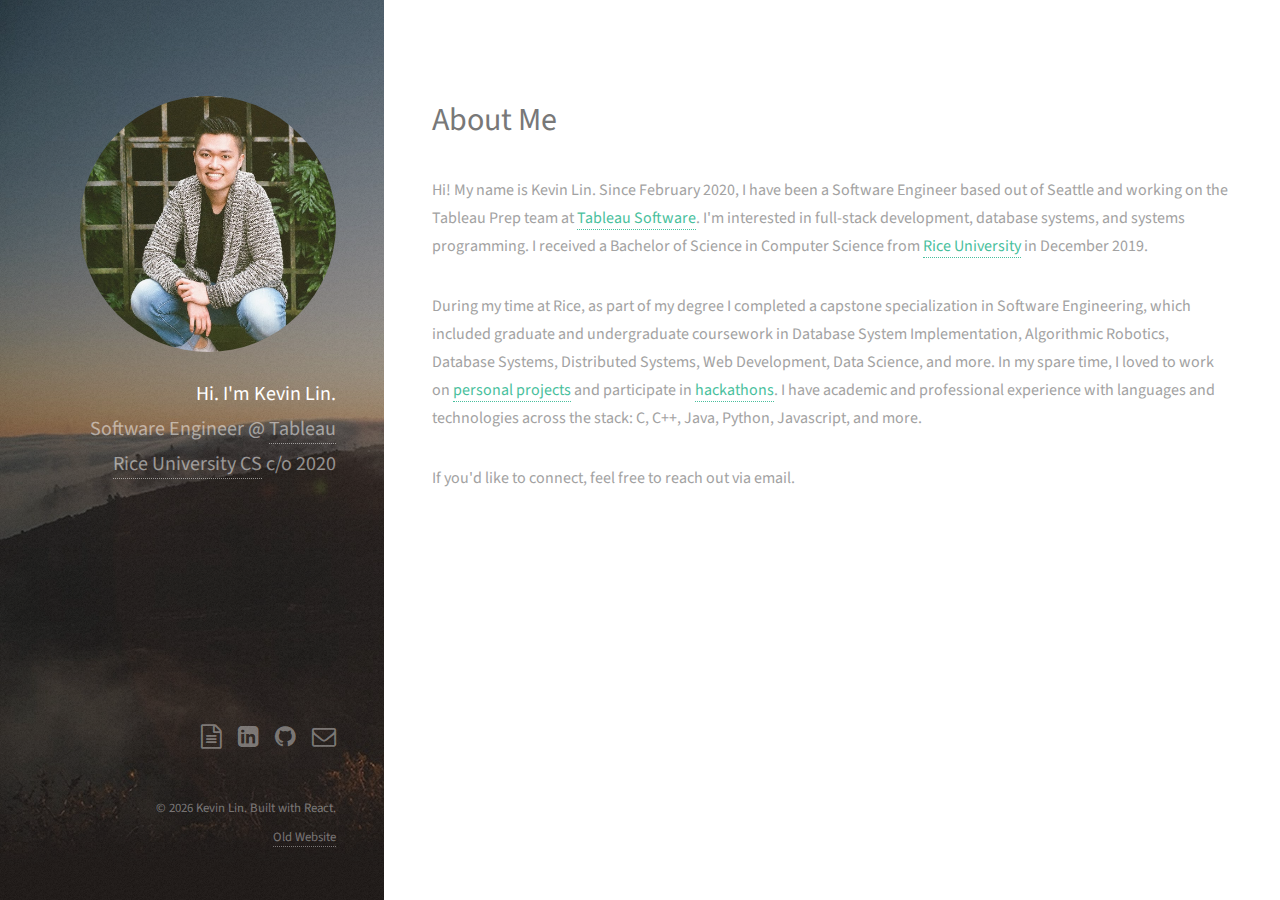
==== commit 1a096210: "Update description" ====
--- a/index.html
+++ b/index.html
@@ -2,4 +2,4 @@
 /*!
  *  Font Awesome 4.7.0 by @davegandy - http://fontawesome.io - @fontawesome
  *  License - http://fontawesome.io/license (Font: SIL OFL 1.1, CSS: MIT License)
- */@font-face{font-family:FontAwesome;src:url(/static/fontawesome-webfont-674f50d287a8c48dc19ba404d20fe713.eot);src:url(/static/fontawesome-webfont-674f50d287a8c48dc19ba404d20fe713.eot?#iefix&v=4.7.0) format("embedded-opentype"),url(/static/fontawesome-webfont-af7ae505a9eed503f8b8e6982036873e.woff2) format("woff2"),url(/static/fontawesome-webfont-fee66e712a8a08eef5805a46892932ad.woff) format("woff"),url(/static/fontawesome-webfont-b06871f281fee6b241d60582ae9369b9.ttf) format("truetype"),url(/static/fontawesome-webfont-912ec66d7572ff821749319396470bde.svg#fontawesomeregular) format("svg");font-weight:400;font-style:normal}.fa{display:inline-block;font:normal normal normal 14px/1 FontAwesome;font-size:inherit;text-rendering:auto;-webkit-font-smoothing:antialiased;-moz-osx-font-smoothing:grayscale}.fa-lg{font-size:1.33333333em;line-height:.75em;vertical-align:-15%}.fa-2x{font-size:2em}.fa-3x{font-size:3em}.fa-4x{font-size:4em}.fa-5x{font-size:5em}.fa-fw{width:1.28571429em;text-align:center}.fa-ul{padding-left:0;margin-left:2.14285714em;list-style-type:none}.fa-ul>li{position:relative}.fa-li{position:absolute;left:-2.14285714em;width:2.14285714em;top:.14285714em;text-align:center}.fa-li.fa-lg{left:-1.85714286em}.fa-border{padding:.2em .25em .15em;border:.08em solid #eee;border-radius:.1em}.fa-pull-left{float:left}.fa-pull-right{float:right}.fa.fa-pull-left{margin-right:.3em}.fa.fa-pull-right{margin-left:.3em}.pull-right{float:right}.pull-left{float:left}.fa.pull-left{margin-right:.3em}.fa.pull-right{margin-left:.3em}.fa-spin{-webkit-animation:fa-spin 2s linear infinite;animation:fa-spin 2s linear infinite}.fa-pulse{-webkit-animation:fa-spin 1s steps(8) infinite;animation:fa-spin 1s steps(8) infinite}@-webkit-keyframes fa-spin{0%{-webkit-transform:rotate(0deg);transform:rotate(0deg)}to{-webkit-transform:rotate(359deg);transform:rotate(359deg)}}@keyframes fa-spin{0%{-webkit-transform:rotate(0deg);transform:rotate(0deg)}to{-webkit-transform:rotate(359deg);transform:rotate(359deg)}}.fa-rotate-90{-ms-filter:"progid:DXImageTransform.Microsoft.BasicImage(rotation=1)";-webkit-transform:rotate(90deg);transform:rotate(90deg)}.fa-rotate-180{-ms-filter:"progid:DXImageTransform.Microsoft.BasicImage(rotation=2)";-webkit-transform:rotate(180deg);transform:rotate(180deg)}.fa-rotate-270{-ms-filter:"progid:DXImageTransform.Microsoft.BasicImage(rotation=3)";-webkit-transform:rotate(270deg);transform:rotate(270deg)}.fa-flip-horizontal{-ms-filter:"progid:DXImageTransform.Microsoft.BasicImage(rotation=0, mirror=1)";-webkit-transform:scaleX(-1);transform:scaleX(-1)}.fa-flip-vertical{-ms-filter:"progid:DXImageTransform.Microsoft.BasicImage(rotation=2, mirror=1)";-webkit-transform:scaleY(-1);transform:scaleY(-1)}:root .fa-flip-horizontal,:root .fa-flip-vertical,:root .fa-rotate-90,:root .fa-rotate-180,:root .fa-rotate-270{-webkit-filter:none;filter:none}.fa-stack{position:relative;display:inline-block;width:2em;height:2em;line-height:2em;vertical-align:middle}.fa-stack-1x,.fa-stack-2x{position:absolute;left:0;width:100%;text-align:center}.fa-stack-1x{line-height:inherit}.fa-stack-2x{font-size:2em}.fa-inverse{color:#fff}.fa-glass:before{content:"\F000"}.fa-music:before{content:"\F001"}.fa-search:before{content:"\F002"}.fa-envelope-o:before{content:"\F003"}.fa-heart:before{content:"\F004"}.fa-star:before{content:"\F005"}.fa-star-o:before{content:"\F006"}.fa-user:before{content:"\F007"}.fa-film:before{content:"\F008"}.fa-th-large:before{content:"\F009"}.fa-th:before{content:"\F00A"}.fa-th-list:before{content:"\F00B"}.fa-check:before{content:"\F00C"}.fa-close:before,.fa-remove:before,.fa-times:before{content:"\F00D"}.fa-search-plus:before{content:"\F00E"}.fa-search-minus:before{content:"\F010"}.fa-power-off:before{content:"\F011"}.fa-signal:before{content:"\F012"}.fa-cog:before,.fa-gear:before{content:"\F013"}.fa-trash-o:before{content:"\F014"}.fa-home:before{content:"\F015"}.fa-file-o:before{content:"\F016"}.fa-clock-o:before{content:"\F017"}.fa-road:before{content:"\F018"}.fa-download:before{content:"\F019"}.fa-arrow-circle-o-down:before{content:"\F01A"}.fa-arrow-circle-o-up:before{content:"\F01B"}.fa-inbox:before{content:"\F01C"}.fa-play-circle-o:before{content:"\F01D"}.fa-repeat:before,.fa-rotate-right:before{content:"\F01E"}.fa-refresh:before{content:"\F021"}.fa-list-alt:before{content:"\F022"}.fa-lock:before{content:"\F023"}.fa-flag:before{content:"\F024"}.fa-headphones:before{content:"\F025"}.fa-volume-off:before{content:"\F026"}.fa-volume-down:before{content:"\F027"}.fa-volume-up:before{content:"\F028"}.fa-qrcode:before{content:"\F029"}.fa-barcode:before{content:"\F02A"}.fa-tag:before{content:"\F02B"}.fa-tags:before{content:"\F02C"}.fa-book:before{content:"\F02D"}.fa-bookmark:before{content:"\F02E"}.fa-print:before{content:"\F02F"}.fa-camera:before{content:"\F030"}.fa-font:before{content:"\F031"}.fa-bold:before{content:"\F032"}.fa-italic:before{content:"\F033"}.fa-text-height:before{content:"\F034"}.fa-text-width:before{content:"\F035"}.fa-align-left:before{content:"\F036"}.fa-align-center:before{content:"\F037"}.fa-align-right:before{content:"\F038"}.fa-align-justify:before{content:"\F039"}.fa-list:before{content:"\F03A"}.fa-dedent:before,.fa-outdent:before{content:"\F03B"}.fa-indent:before{content:"\F03C"}.fa-video-camera:before{content:"\F03D"}.fa-image:before,.fa-photo:before,.fa-picture-o:before{content:"\F03E"}.fa-pencil:before{content:"\F040"}.fa-map-marker:before{content:"\F041"}.fa-adjust:before{content:"\F042"}.fa-tint:before{content:"\F043"}.fa-edit:before,.fa-pencil-square-o:before{content:"\F044"}.fa-share-square-o:before{content:"\F045"}.fa-check-square-o:before{content:"\F046"}.fa-arrows:before{content:"\F047"}.fa-step-backward:before{content:"\F048"}.fa-fast-backward:before{content:"\F049"}.fa-backward:before{content:"\F04A"}.fa-play:before{content:"\F04B"}.fa-pause:before{content:"\F04C"}.fa-stop:before{content:"\F04D"}.fa-forward:before{content:"\F04E"}.fa-fast-forward:before{content:"\F050"}.fa-step-forward:before{content:"\F051"}.fa-eject:before{content:"\F052"}.fa-chevron-left:before{content:"\F053"}.fa-chevron-right:before{content:"\F054"}.fa-plus-circle:before{content:"\F055"}.fa-minus-circle:before{content:"\F056"}.fa-times-circle:before{content:"\F057"}.fa-check-circle:before{content:"\F058"}.fa-question-circle:before{content:"\F059"}.fa-info-circle:before{content:"\F05A"}.fa-crosshairs:before{content:"\F05B"}.fa-times-circle-o:before{content:"\F05C"}.fa-check-circle-o:before{content:"\F05D"}.fa-ban:before{content:"\F05E"}.fa-arrow-left:before{content:"\F060"}.fa-arrow-right:before{content:"\F061"}.fa-arrow-up:before{content:"\F062"}.fa-arrow-down:before{content:"\F063"}.fa-mail-forward:before,.fa-share:before{content:"\F064"}.fa-expand:before{content:"\F065"}.fa-compress:before{content:"\F066"}.fa-plus:before{content:"\F067"}.fa-minus:before{content:"\F068"}.fa-asterisk:before{content:"\F069"}.fa-exclamation-circle:before{content:"\F06A"}.fa-gift:before{content:"\F06B"}.fa-leaf:before{content:"\F06C"}.fa-fire:before{content:"\F06D"}.fa-eye:before{content:"\F06E"}.fa-eye-slash:before{content:"\F070"}.fa-exclamation-triangle:before,.fa-warning:before{content:"\F071"}.fa-plane:before{content:"\F072"}.fa-calendar:before{content:"\F073"}.fa-random:before{content:"\F074"}.fa-comment:before{content:"\F075"}.fa-magnet:before{content:"\F076"}.fa-chevron-up:before{content:"\F077"}.fa-chevron-down:before{content:"\F078"}.fa-retweet:before{content:"\F079"}.fa-shopping-cart:before{content:"\F07A"}.fa-folder:before{content:"\F07B"}.fa-folder-open:before{content:"\F07C"}.fa-arrows-v:before{content:"\F07D"}.fa-arrows-h:before{content:"\F07E"}.fa-bar-chart-o:before,.fa-bar-chart:before{content:"\F080"}.fa-twitter-square:before{content:"\F081"}.fa-facebook-square:before{content:"\F082"}.fa-camera-retro:before{content:"\F083"}.fa-key:before{content:"\F084"}.fa-cogs:before,.fa-gears:before{content:"\F085"}.fa-comments:before{content:"\F086"}.fa-thumbs-o-up:before{content:"\F087"}.fa-thumbs-o-down:before{content:"\F088"}.fa-star-half:before{content:"\F089"}.fa-heart-o:before{content:"\F08A"}.fa-sign-out:before{content:"\F08B"}.fa-linkedin-square:before{content:"\F08C"}.fa-thumb-tack:before{content:"\F08D"}.fa-external-link:before{content:"\F08E"}.fa-sign-in:before{content:"\F090"}.fa-trophy:before{content:"\F091"}.fa-github-square:before{content:"\F092"}.fa-upload:before{content:"\F093"}.fa-lemon-o:before{content:"\F094"}.fa-phone:before{content:"\F095"}.fa-square-o:before{content:"\F096"}.fa-bookmark-o:before{content:"\F097"}.fa-phone-square:before{content:"\F098"}.fa-twitter:before{content:"\F099"}.fa-facebook-f:before,.fa-facebook:before{content:"\F09A"}.fa-github:before{content:"\F09B"}.fa-unlock:before{content:"\F09C"}.fa-credit-card:before{content:"\F09D"}.fa-feed:before,.fa-rss:before{content:"\F09E"}.fa-hdd-o:before{content:"\F0A0"}.fa-bullhorn:before{content:"\F0A1"}.fa-bell:before{content:"\F0F3"}.fa-certificate:before{content:"\F0A3"}.fa-hand-o-right:before{content:"\F0A4"}.fa-hand-o-left:before{content:"\F0A5"}.fa-hand-o-up:before{content:"\F0A6"}.fa-hand-o-down:before{content:"\F0A7"}.fa-arrow-circle-left:before{content:"\F0A8"}.fa-arrow-circle-right:before{content:"\F0A9"}.fa-arrow-circle-up:before{content:"\F0AA"}.fa-arrow-circle-down:before{content:"\F0AB"}.fa-globe:before{content:"\F0AC"}.fa-wrench:before{content:"\F0AD"}.fa-tasks:before{content:"\F0AE"}.fa-filter:before{content:"\F0B0"}.fa-briefcase:before{content:"\F0B1"}.fa-arrows-alt:before{content:"\F0B2"}.fa-group:before,.fa-users:before{content:"\F0C0"}.fa-chain:before,.fa-link:before{content:"\F0C1"}.fa-cloud:before{content:"\F0C2"}.fa-flask:before{content:"\F0C3"}.fa-cut:before,.fa-scissors:before{content:"\F0C4"}.fa-copy:before,.fa-files-o:before{content:"\F0C5"}.fa-paperclip:before{content:"\F0C6"}.fa-floppy-o:before,.fa-save:before{content:"\F0C7"}.fa-square:before{content:"\F0C8"}.fa-bars:before,.fa-navicon:before,.fa-reorder:before{content:"\F0C9"}.fa-list-ul:before{content:"\F0CA"}.fa-list-ol:before{content:"\F0CB"}.fa-strikethrough:before{content:"\F0CC"}.fa-underline:before{content:"\F0CD"}.fa-table:before{content:"\F0CE"}.fa-magic:before{content:"\F0D0"}.fa-truck:before{content:"\F0D1"}.fa-pinterest:before{content:"\F0D2"}.fa-pinterest-square:before{content:"\F0D3"}.fa-google-plus-square:before{content:"\F0D4"}.fa-google-plus:before{content:"\F0D5"}.fa-money:before{content:"\F0D6"}.fa-caret-down:before{content:"\F0D7"}.fa-caret-up:before{content:"\F0D8"}.fa-caret-left:before{content:"\F0D9"}.fa-caret-right:before{content:"\F0DA"}.fa-columns:before{content:"\F0DB"}.fa-sort:before,.fa-unsorted:before{content:"\F0DC"}.fa-sort-desc:before,.fa-sort-down:before{content:"\F0DD"}.fa-sort-asc:before,.fa-sort-up:before{content:"\F0DE"}.fa-envelope:before{content:"\F0E0"}.fa-linkedin:before{content:"\F0E1"}.fa-rotate-left:before,.fa-undo:before{content:"\F0E2"}.fa-gavel:before,.fa-legal:before{content:"\F0E3"}.fa-dashboard:before,.fa-tachometer:before{content:"\F0E4"}.fa-comment-o:before{content:"\F0E5"}.fa-comments-o:before{content:"\F0E6"}.fa-bolt:before,.fa-flash:before{content:"\F0E7"}.fa-sitemap:before{content:"\F0E8"}.fa-umbrella:before{content:"\F0E9"}.fa-clipboard:before,.fa-paste:before{content:"\F0EA"}.fa-lightbulb-o:before{content:"\F0EB"}.fa-exchange:before{content:"\F0EC"}.fa-cloud-download:before{content:"\F0ED"}.fa-cloud-upload:before{content:"\F0EE"}.fa-user-md:before{content:"\F0F0"}.fa-stethoscope:before{content:"\F0F1"}.fa-suitcase:before{content:"\F0F2"}.fa-bell-o:before{content:"\F0A2"}.fa-coffee:before{content:"\F0F4"}.fa-cutlery:before{content:"\F0F5"}.fa-file-text-o:before{content:"\F0F6"}.fa-building-o:before{content:"\F0F7"}.fa-hospital-o:before{content:"\F0F8"}.fa-ambulance:before{content:"\F0F9"}.fa-medkit:before{content:"\F0FA"}.fa-fighter-jet:before{content:"\F0FB"}.fa-beer:before{content:"\F0FC"}.fa-h-square:before{content:"\F0FD"}.fa-plus-square:before{content:"\F0FE"}.fa-angle-double-left:before{content:"\F100"}.fa-angle-double-right:before{content:"\F101"}.fa-angle-double-up:before{content:"\F102"}.fa-angle-double-down:before{content:"\F103"}.fa-angle-left:before{content:"\F104"}.fa-angle-right:before{content:"\F105"}.fa-angle-up:before{content:"\F106"}.fa-angle-down:before{content:"\F107"}.fa-desktop:before{content:"\F108"}.fa-laptop:before{content:"\F109"}.fa-tablet:before{content:"\F10A"}.fa-mobile-phone:before,.fa-mobile:before{content:"\F10B"}.fa-circle-o:before{content:"\F10C"}.fa-quote-left:before{content:"\F10D"}.fa-quote-right:before{content:"\F10E"}.fa-spinner:before{content:"\F110"}.fa-circle:before{content:"\F111"}.fa-mail-reply:before,.fa-reply:before{content:"\F112"}.fa-github-alt:before{content:"\F113"}.fa-folder-o:before{content:"\F114"}.fa-folder-open-o:before{content:"\F115"}.fa-smile-o:before{content:"\F118"}.fa-frown-o:before{content:"\F119"}.fa-meh-o:before{content:"\F11A"}.fa-gamepad:before{content:"\F11B"}.fa-keyboard-o:before{content:"\F11C"}.fa-flag-o:before{content:"\F11D"}.fa-flag-checkered:before{content:"\F11E"}.fa-terminal:before{content:"\F120"}.fa-code:before{content:"\F121"}.fa-mail-reply-all:before,.fa-reply-all:before{content:"\F122"}.fa-star-half-empty:before,.fa-star-half-full:before,.fa-star-half-o:before{content:"\F123"}.fa-location-arrow:before{content:"\F124"}.fa-crop:before{content:"\F125"}.fa-code-fork:before{content:"\F126"}.fa-chain-broken:before,.fa-unlink:before{content:"\F127"}.fa-question:before{content:"\F128"}.fa-info:before{content:"\F129"}.fa-exclamation:before{content:"\F12A"}.fa-superscript:before{content:"\F12B"}.fa-subscript:before{content:"\F12C"}.fa-eraser:before{content:"\F12D"}.fa-puzzle-piece:before{content:"\F12E"}.fa-microphone:before{content:"\F130"}.fa-microphone-slash:before{content:"\F131"}.fa-shield:before{content:"\F132"}.fa-calendar-o:before{content:"\F133"}.fa-fire-extinguisher:before{content:"\F134"}.fa-rocket:before{content:"\F135"}.fa-maxcdn:before{content:"\F136"}.fa-chevron-circle-left:before{content:"\F137"}.fa-chevron-circle-right:before{content:"\F138"}.fa-chevron-circle-up:before{content:"\F139"}.fa-chevron-circle-down:before{content:"\F13A"}.fa-html5:before{content:"\F13B"}.fa-css3:before{content:"\F13C"}.fa-anchor:before{content:"\F13D"}.fa-unlock-alt:before{content:"\F13E"}.fa-bullseye:before{content:"\F140"}.fa-ellipsis-h:before{content:"\F141"}.fa-ellipsis-v:before{content:"\F142"}.fa-rss-square:before{content:"\F143"}.fa-play-circle:before{content:"\F144"}.fa-ticket:before{content:"\F145"}.fa-minus-square:before{content:"\F146"}.fa-minus-square-o:before{content:"\F147"}.fa-level-up:before{content:"\F148"}.fa-level-down:before{content:"\F149"}.fa-check-square:before{content:"\F14A"}.fa-pencil-square:before{content:"\F14B"}.fa-external-link-square:before{content:"\F14C"}.fa-share-square:before{content:"\F14D"}.fa-compass:before{content:"\F14E"}.fa-caret-square-o-down:before,.fa-toggle-down:before{content:"\F150"}.fa-caret-square-o-up:before,.fa-toggle-up:before{content:"\F151"}.fa-caret-square-o-right:before,.fa-toggle-right:before{content:"\F152"}.fa-eur:before,.fa-euro:before{content:"\F153"}.fa-gbp:before{content:"\F154"}.fa-dollar:before,.fa-usd:before{content:"\F155"}.fa-inr:before,.fa-rupee:before{content:"\F156"}.fa-cny:before,.fa-jpy:before,.fa-rmb:before,.fa-yen:before{content:"\F157"}.fa-rouble:before,.fa-rub:before,.fa-ruble:before{content:"\F158"}.fa-krw:before,.fa-won:before{content:"\F159"}.fa-bitcoin:before,.fa-btc:before{content:"\F15A"}.fa-file:before{content:"\F15B"}.fa-file-text:before{content:"\F15C"}.fa-sort-alpha-asc:before{content:"\F15D"}.fa-sort-alpha-desc:before{content:"\F15E"}.fa-sort-amount-asc:before{content:"\F160"}.fa-sort-amount-desc:before{content:"\F161"}.fa-sort-numeric-asc:before{content:"\F162"}.fa-sort-numeric-desc:before{content:"\F163"}.fa-thumbs-up:before{content:"\F164"}.fa-thumbs-down:before{content:"\F165"}.fa-youtube-square:before{content:"\F166"}.fa-youtube:before{content:"\F167"}.fa-xing:before{content:"\F168"}.fa-xing-square:before{content:"\F169"}.fa-youtube-play:before{content:"\F16A"}.fa-dropbox:before{content:"\F16B"}.fa-stack-overflow:before{content:"\F16C"}.fa-instagram:before{content:"\F16D"}.fa-flickr:before{content:"\F16E"}.fa-adn:before{content:"\F170"}.fa-bitbucket:before{content:"\F171"}.fa-bitbucket-square:before{content:"\F172"}.fa-tumblr:before{content:"\F173"}.fa-tumblr-square:before{content:"\F174"}.fa-long-arrow-down:before{content:"\F175"}.fa-long-arrow-up:before{content:"\F176"}.fa-long-arrow-left:before{content:"\F177"}.fa-long-arrow-right:before{content:"\F178"}.fa-apple:before{content:"\F179"}.fa-windows:before{content:"\F17A"}.fa-android:before{content:"\F17B"}.fa-linux:before{content:"\F17C"}.fa-dribbble:before{content:"\F17D"}.fa-skype:before{content:"\F17E"}.fa-foursquare:before{content:"\F180"}.fa-trello:before{content:"\F181"}.fa-female:before{content:"\F182"}.fa-male:before{content:"\F183"}.fa-gittip:before,.fa-gratipay:before{content:"\F184"}.fa-sun-o:before{content:"\F185"}.fa-moon-o:before{content:"\F186"}.fa-archive:before{content:"\F187"}.fa-bug:before{content:"\F188"}.fa-vk:before{content:"\F189"}.fa-weibo:before{content:"\F18A"}.fa-renren:before{content:"\F18B"}.fa-pagelines:before{content:"\F18C"}.fa-stack-exchange:before{content:"\F18D"}.fa-arrow-circle-o-right:before{content:"\F18E"}.fa-arrow-circle-o-left:before{content:"\F190"}.fa-caret-square-o-left:before,.fa-toggle-left:before{content:"\F191"}.fa-dot-circle-o:before{content:"\F192"}.fa-wheelchair:before{content:"\F193"}.fa-vimeo-square:before{content:"\F194"}.fa-try:before,.fa-turkish-lira:before{content:"\F195"}.fa-plus-square-o:before{content:"\F196"}.fa-space-shuttle:before{content:"\F197"}.fa-slack:before{content:"\F198"}.fa-envelope-square:before{content:"\F199"}.fa-wordpress:before{content:"\F19A"}.fa-openid:before{content:"\F19B"}.fa-bank:before,.fa-institution:before,.fa-university:before{content:"\F19C"}.fa-graduation-cap:before,.fa-mortar-board:before{content:"\F19D"}.fa-yahoo:before{content:"\F19E"}.fa-google:before{content:"\F1A0"}.fa-reddit:before{content:"\F1A1"}.fa-reddit-square:before{content:"\F1A2"}.fa-stumbleupon-circle:before{content:"\F1A3"}.fa-stumbleupon:before{content:"\F1A4"}.fa-delicious:before{content:"\F1A5"}.fa-digg:before{content:"\F1A6"}.fa-pied-piper-pp:before{content:"\F1A7"}.fa-pied-piper-alt:before{content:"\F1A8"}.fa-drupal:before{content:"\F1A9"}.fa-joomla:before{content:"\F1AA"}.fa-language:before{content:"\F1AB"}.fa-fax:before{content:"\F1AC"}.fa-building:before{content:"\F1AD"}.fa-child:before{content:"\F1AE"}.fa-paw:before{content:"\F1B0"}.fa-spoon:before{content:"\F1B1"}.fa-cube:before{content:"\F1B2"}.fa-cubes:before{content:"\F1B3"}.fa-behance:before{content:"\F1B4"}.fa-behance-square:before{content:"\F1B5"}.fa-steam:before{content:"\F1B6"}.fa-steam-square:before{content:"\F1B7"}.fa-recycle:before{content:"\F1B8"}.fa-automobile:before,.fa-car:before{content:"\F1B9"}.fa-cab:before,.fa-taxi:before{content:"\F1BA"}.fa-tree:before{content:"\F1BB"}.fa-spotify:before{content:"\F1BC"}.fa-deviantart:before{content:"\F1BD"}.fa-soundcloud:before{content:"\F1BE"}.fa-database:before{content:"\F1C0"}.fa-file-pdf-o:before{content:"\F1C1"}.fa-file-word-o:before{content:"\F1C2"}.fa-file-excel-o:before{content:"\F1C3"}.fa-file-powerpoint-o:before{content:"\F1C4"}.fa-file-image-o:before,.fa-file-photo-o:before,.fa-file-picture-o:before{content:"\F1C5"}.fa-file-archive-o:before,.fa-file-zip-o:before{content:"\F1C6"}.fa-file-audio-o:before,.fa-file-sound-o:before{content:"\F1C7"}.fa-file-movie-o:before,.fa-file-video-o:before{content:"\F1C8"}.fa-file-code-o:before{content:"\F1C9"}.fa-vine:before{content:"\F1CA"}.fa-codepen:before{content:"\F1CB"}.fa-jsfiddle:before{content:"\F1CC"}.fa-life-bouy:before,.fa-life-buoy:before,.fa-life-ring:before,.fa-life-saver:before,.fa-support:before{content:"\F1CD"}.fa-circle-o-notch:before{content:"\F1CE"}.fa-ra:before,.fa-rebel:before,.fa-resistance:before{content:"\F1D0"}.fa-empire:before,.fa-ge:before{content:"\F1D1"}.fa-git-square:before{content:"\F1D2"}.fa-git:before{content:"\F1D3"}.fa-hacker-news:before,.fa-y-combinator-square:before,.fa-yc-square:before{content:"\F1D4"}.fa-tencent-weibo:before{content:"\F1D5"}.fa-qq:before{content:"\F1D6"}.fa-wechat:before,.fa-weixin:before{content:"\F1D7"}.fa-paper-plane:before,.fa-send:before{content:"\F1D8"}.fa-paper-plane-o:before,.fa-send-o:before{content:"\F1D9"}.fa-history:before{content:"\F1DA"}.fa-circle-thin:before{content:"\F1DB"}.fa-header:before{content:"\F1DC"}.fa-paragraph:before{content:"\F1DD"}.fa-sliders:before{content:"\F1DE"}.fa-share-alt:before{content:"\F1E0"}.fa-share-alt-square:before{content:"\F1E1"}.fa-bomb:before{content:"\F1E2"}.fa-futbol-o:before,.fa-soccer-ball-o:before{content:"\F1E3"}.fa-tty:before{content:"\F1E4"}.fa-binoculars:before{content:"\F1E5"}.fa-plug:before{content:"\F1E6"}.fa-slideshare:before{content:"\F1E7"}.fa-twitch:before{content:"\F1E8"}.fa-yelp:before{content:"\F1E9"}.fa-newspaper-o:before{content:"\F1EA"}.fa-wifi:before{content:"\F1EB"}.fa-calculator:before{content:"\F1EC"}.fa-paypal:before{content:"\F1ED"}.fa-google-wallet:before{content:"\F1EE"}.fa-cc-visa:before{content:"\F1F0"}.fa-cc-mastercard:before{content:"\F1F1"}.fa-cc-discover:before{content:"\F1F2"}.fa-cc-amex:before{content:"\F1F3"}.fa-cc-paypal:before{content:"\F1F4"}.fa-cc-stripe:before{content:"\F1F5"}.fa-bell-slash:before{content:"\F1F6"}.fa-bell-slash-o:before{content:"\F1F7"}.fa-trash:before{content:"\F1F8"}.fa-copyright:before{content:"\F1F9"}.fa-at:before{content:"\F1FA"}.fa-eyedropper:before{content:"\F1FB"}.fa-paint-brush:before{content:"\F1FC"}.fa-birthday-cake:before{content:"\F1FD"}.fa-area-chart:before{content:"\F1FE"}.fa-pie-chart:before{content:"\F200"}.fa-line-chart:before{content:"\F201"}.fa-lastfm:before{content:"\F202"}.fa-lastfm-square:before{content:"\F203"}.fa-toggle-off:before{content:"\F204"}.fa-toggle-on:before{content:"\F205"}.fa-bicycle:before{content:"\F206"}.fa-bus:before{content:"\F207"}.fa-ioxhost:before{content:"\F208"}.fa-angellist:before{content:"\F209"}.fa-cc:before{content:"\F20A"}.fa-ils:before,.fa-shekel:before,.fa-sheqel:before{content:"\F20B"}.fa-meanpath:before{content:"\F20C"}.fa-buysellads:before{content:"\F20D"}.fa-connectdevelop:before{content:"\F20E"}.fa-dashcube:before{content:"\F210"}.fa-forumbee:before{content:"\F211"}.fa-leanpub:before{content:"\F212"}.fa-sellsy:before{content:"\F213"}.fa-shirtsinbulk:before{content:"\F214"}.fa-simplybuilt:before{content:"\F215"}.fa-skyatlas:before{content:"\F216"}.fa-cart-plus:before{content:"\F217"}.fa-cart-arrow-down:before{content:"\F218"}.fa-diamond:before{content:"\F219"}.fa-ship:before{content:"\F21A"}.fa-user-secret:before{content:"\F21B"}.fa-motorcycle:before{content:"\F21C"}.fa-street-view:before{content:"\F21D"}.fa-heartbeat:before{content:"\F21E"}.fa-venus:before{content:"\F221"}.fa-mars:before{content:"\F222"}.fa-mercury:before{content:"\F223"}.fa-intersex:before,.fa-transgender:before{content:"\F224"}.fa-transgender-alt:before{content:"\F225"}.fa-venus-double:before{content:"\F226"}.fa-mars-double:before{content:"\F227"}.fa-venus-mars:before{content:"\F228"}.fa-mars-stroke:before{content:"\F229"}.fa-mars-stroke-v:before{content:"\F22A"}.fa-mars-stroke-h:before{content:"\F22B"}.fa-neuter:before{content:"\F22C"}.fa-genderless:before{content:"\F22D"}.fa-facebook-official:before{content:"\F230"}.fa-pinterest-p:before{content:"\F231"}.fa-whatsapp:before{content:"\F232"}.fa-server:before{content:"\F233"}.fa-user-plus:before{content:"\F234"}.fa-user-times:before{content:"\F235"}.fa-bed:before,.fa-hotel:before{content:"\F236"}.fa-viacoin:before{content:"\F237"}.fa-train:before{content:"\F238"}.fa-subway:before{content:"\F239"}.fa-medium:before{content:"\F23A"}.fa-y-combinator:before,.fa-yc:before{content:"\F23B"}.fa-optin-monster:before{content:"\F23C"}.fa-opencart:before{content:"\F23D"}.fa-expeditedssl:before{content:"\F23E"}.fa-battery-4:before,.fa-battery-full:before,.fa-battery:before{content:"\F240"}.fa-battery-3:before,.fa-battery-three-quarters:before{content:"\F241"}.fa-battery-2:before,.fa-battery-half:before{content:"\F242"}.fa-battery-1:before,.fa-battery-quarter:before{content:"\F243"}.fa-battery-0:before,.fa-battery-empty:before{content:"\F244"}.fa-mouse-pointer:before{content:"\F245"}.fa-i-cursor:before{content:"\F246"}.fa-object-group:before{content:"\F247"}.fa-object-ungroup:before{content:"\F248"}.fa-sticky-note:before{content:"\F249"}.fa-sticky-note-o:before{content:"\F24A"}.fa-cc-jcb:before{content:"\F24B"}.fa-cc-diners-club:before{content:"\F24C"}.fa-clone:before{content:"\F24D"}.fa-balance-scale:before{content:"\F24E"}.fa-hourglass-o:before{content:"\F250"}.fa-hourglass-1:before,.fa-hourglass-start:before{content:"\F251"}.fa-hourglass-2:before,.fa-hourglass-half:before{content:"\F252"}.fa-hourglass-3:before,.fa-hourglass-end:before{content:"\F253"}.fa-hourglass:before{content:"\F254"}.fa-hand-grab-o:before,.fa-hand-rock-o:before{content:"\F255"}.fa-hand-paper-o:before,.fa-hand-stop-o:before{content:"\F256"}.fa-hand-scissors-o:before{content:"\F257"}.fa-hand-lizard-o:before{content:"\F258"}.fa-hand-spock-o:before{content:"\F259"}.fa-hand-pointer-o:before{content:"\F25A"}.fa-hand-peace-o:before{content:"\F25B"}.fa-trademark:before{content:"\F25C"}.fa-registered:before{content:"\F25D"}.fa-creative-commons:before{content:"\F25E"}.fa-gg:before{content:"\F260"}.fa-gg-circle:before{content:"\F261"}.fa-tripadvisor:before{content:"\F262"}.fa-odnoklassniki:before{content:"\F263"}.fa-odnoklassniki-square:before{content:"\F264"}.fa-get-pocket:before{content:"\F265"}.fa-wikipedia-w:before{content:"\F266"}.fa-safari:before{content:"\F267"}.fa-chrome:before{content:"\F268"}.fa-firefox:before{content:"\F269"}.fa-opera:before{content:"\F26A"}.fa-internet-explorer:before{content:"\F26B"}.fa-television:before,.fa-tv:before{content:"\F26C"}.fa-contao:before{content:"\F26D"}.fa-500px:before{content:"\F26E"}.fa-amazon:before{content:"\F270"}.fa-calendar-plus-o:before{content:"\F271"}.fa-calendar-minus-o:before{content:"\F272"}.fa-calendar-times-o:before{content:"\F273"}.fa-calendar-check-o:before{content:"\F274"}.fa-industry:before{content:"\F275"}.fa-map-pin:before{content:"\F276"}.fa-map-signs:before{content:"\F277"}.fa-map-o:before{content:"\F278"}.fa-map:before{content:"\F279"}.fa-commenting:before{content:"\F27A"}.fa-commenting-o:before{content:"\F27B"}.fa-houzz:before{content:"\F27C"}.fa-vimeo:before{content:"\F27D"}.fa-black-tie:before{content:"\F27E"}.fa-fonticons:before{content:"\F280"}.fa-reddit-alien:before{content:"\F281"}.fa-edge:before{content:"\F282"}.fa-credit-card-alt:before{content:"\F283"}.fa-codiepie:before{content:"\F284"}.fa-modx:before{content:"\F285"}.fa-fort-awesome:before{content:"\F286"}.fa-usb:before{content:"\F287"}.fa-product-hunt:before{content:"\F288"}.fa-mixcloud:before{content:"\F289"}.fa-scribd:before{content:"\F28A"}.fa-pause-circle:before{content:"\F28B"}.fa-pause-circle-o:before{content:"\F28C"}.fa-stop-circle:before{content:"\F28D"}.fa-stop-circle-o:before{content:"\F28E"}.fa-shopping-bag:before{content:"\F290"}.fa-shopping-basket:before{content:"\F291"}.fa-hashtag:before{content:"\F292"}.fa-bluetooth:before{content:"\F293"}.fa-bluetooth-b:before{content:"\F294"}.fa-percent:before{content:"\F295"}.fa-gitlab:before{content:"\F296"}.fa-wpbeginner:before{content:"\F297"}.fa-wpforms:before{content:"\F298"}.fa-envira:before{content:"\F299"}.fa-universal-access:before{content:"\F29A"}.fa-wheelchair-alt:before{content:"\F29B"}.fa-question-circle-o:before{content:"\F29C"}.fa-blind:before{content:"\F29D"}.fa-audio-description:before{content:"\F29E"}.fa-volume-control-phone:before{content:"\F2A0"}.fa-braille:before{content:"\F2A1"}.fa-assistive-listening-systems:before{content:"\F2A2"}.fa-american-sign-language-interpreting:before,.fa-asl-interpreting:before{content:"\F2A3"}.fa-deaf:before,.fa-deafness:before,.fa-hard-of-hearing:before{content:"\F2A4"}.fa-glide:before{content:"\F2A5"}.fa-glide-g:before{content:"\F2A6"}.fa-sign-language:before,.fa-signing:before{content:"\F2A7"}.fa-low-vision:before{content:"\F2A8"}.fa-viadeo:before{content:"\F2A9"}.fa-viadeo-square:before{content:"\F2AA"}.fa-snapchat:before{content:"\F2AB"}.fa-snapchat-ghost:before{content:"\F2AC"}.fa-snapchat-square:before{content:"\F2AD"}.fa-pied-piper:before{content:"\F2AE"}.fa-first-order:before{content:"\F2B0"}.fa-yoast:before{content:"\F2B1"}.fa-themeisle:before{content:"\F2B2"}.fa-google-plus-circle:before,.fa-google-plus-official:before{content:"\F2B3"}.fa-fa:before,.fa-font-awesome:before{content:"\F2B4"}.fa-handshake-o:before{content:"\F2B5"}.fa-envelope-open:before{content:"\F2B6"}.fa-envelope-open-o:before{content:"\F2B7"}.fa-linode:before{content:"\F2B8"}.fa-address-book:before{content:"\F2B9"}.fa-address-book-o:before{content:"\F2BA"}.fa-address-card:before,.fa-vcard:before{content:"\F2BB"}.fa-address-card-o:before,.fa-vcard-o:before{content:"\F2BC"}.fa-user-circle:before{content:"\F2BD"}.fa-user-circle-o:before{content:"\F2BE"}.fa-user-o:before{content:"\F2C0"}.fa-id-badge:before{content:"\F2C1"}.fa-drivers-license:before,.fa-id-card:before{content:"\F2C2"}.fa-drivers-license-o:before,.fa-id-card-o:before{content:"\F2C3"}.fa-quora:before{content:"\F2C4"}.fa-free-code-camp:before{content:"\F2C5"}.fa-telegram:before{content:"\F2C6"}.fa-thermometer-4:before,.fa-thermometer-full:before,.fa-thermometer:before{content:"\F2C7"}.fa-thermometer-3:before,.fa-thermometer-three-quarters:before{content:"\F2C8"}.fa-thermometer-2:before,.fa-thermometer-half:before{content:"\F2C9"}.fa-thermometer-1:before,.fa-thermometer-quarter:before{content:"\F2CA"}.fa-thermometer-0:before,.fa-thermometer-empty:before{content:"\F2CB"}.fa-shower:before{content:"\F2CC"}.fa-bath:before,.fa-bathtub:before,.fa-s15:before{content:"\F2CD"}.fa-podcast:before{content:"\F2CE"}.fa-window-maximize:before{content:"\F2D0"}.fa-window-minimize:before{content:"\F2D1"}.fa-window-restore:before{content:"\F2D2"}.fa-times-rectangle:before,.fa-window-close:before{content:"\F2D3"}.fa-times-rectangle-o:before,.fa-window-close-o:before{content:"\F2D4"}.fa-bandcamp:before{content:"\F2D5"}.fa-grav:before{content:"\F2D6"}.fa-etsy:before{content:"\F2D7"}.fa-imdb:before{content:"\F2D8"}.fa-ravelry:before{content:"\F2D9"}.fa-eercast:before{content:"\F2DA"}.fa-microchip:before{content:"\F2DB"}.fa-snowflake-o:before{content:"\F2DC"}.fa-superpowers:before{content:"\F2DD"}.fa-wpexplorer:before{content:"\F2DE"}.fa-meetup:before{content:"\F2E0"}.sr-only{position:absolute;width:1px;height:1px;padding:0;margin:-1px;overflow:hidden;clip:rect(0,0,0,0);border:0}.sr-only-focusable:active,.sr-only-focusable:focus{position:static;width:auto;height:auto;margin:0;overflow:visible;clip:auto}a,abbr,acronym,address,applet,article,aside,audio,b,big,blockquote,body,canvas,caption,center,cite,code,dd,del,details,dfn,div,dl,dt,em,embed,fieldset,figcaption,figure,footer,form,h1,h2,h3,h4,h5,h6,header,hgroup,html,i,iframe,img,ins,kbd,label,legend,li,mark,menu,nav,object,ol,output,p,pre,q,ruby,s,samp,section,small,span,strike,strong,sub,summary,sup,table,tbody,td,tfoot,th,thead,time,tr,tt,u,ul,var,video{margin:0;padding:0;border:0;font-size:100%;font:inherit;vertical-align:baseline}article,aside,details,figcaption,figure,footer,header,hgroup,menu,nav,section{display:block}body{line-height:1}ol,ul{list-style:none}blockquote,q{quotes:none}blockquote:after,blockquote:before,q:after,q:before{content:"";content:none}table{border-collapse:collapse;border-spacing:0}body{-webkit-text-size-adjust:none}*,:after,:before{box-sizing:border-box}.container{margin-left:auto;margin-right:auto}.container.\31 25\25{width:100%;max-width:1200px;min-width:960px}.container.\37 5\25{width:720px}.container.\35 0\25{width:480px}.container.\32 5\25{width:240px}.container{width:960px}@media screen and (max-width:1800px){.container.\31 25\25{width:100%;max-width:1200px;min-width:960px}.container.\37 5\25{width:720px}.container.\35 0\25{width:480px}.container.\32 5\25{width:240px}.container{width:960px}}@media screen and (max-width:1280px){.container.\31 25\25{width:100%;max-width:1200px;min-width:960px}.container.\37 5\25{width:720px}.container.\35 0\25{width:480px}.container.\32 5\25{width:240px}.container{width:960px}}@media screen and (max-width:980px){.container.\31 25\25{width:100%;max-width:1200px;min-width:960px}.container.\37 5\25{width:720px}.container.\35 0\25{width:480px}.container.\32 5\25{width:240px}.container{width:960px}}@media screen and (max-width:736px){.container.\31 25\25{width:100%;max-width:1200px;min-width:960px}.container.\37 5\25{width:720px}.container.\35 0\25{width:480px}.container.\32 5\25{width:240px}.container{width:960px}}@media screen and (max-width:480px){.container.\31 25\25{width:100%;max-width:1200px;min-width:960px}.container.\37 5\25{width:720px}.container.\35 0\25{width:480px}.container.\32 5\25{width:240px}.container{width:960px}}.row{border-bottom:1px solid transparent}.row,.row>*{box-sizing:border-box}.row>*{float:left}.row:after,.row:before{content:"";display:block;clear:both;height:0}.row.uniform>*>:first-child{margin-top:0}.row.uniform>*>:last-child{margin-bottom:0}.row.\30 \25>*{padding:0}.row.\30 \25{margin:0 0 -1px}.row.uniform.\30 \25>*{padding:0}.row.uniform.\30 \25{margin:0 0 -1px}.row>*{padding:0 0 0 2.5em}.row{margin:0 0 -1px -2.5em}.row.uniform>*{padding:2.5em 0 0 2.5em}.row.uniform{margin:-2.5em 0 -1px -2.5em}.row.\32 00\25>*{padding:0 0 0 5em}.row.\32 00\25{margin:0 0 -1px -5em}.row.uniform.\32 00\25>*{padding:5em 0 0 5em}.row.uniform.\32 00\25{margin:-5em 0 -1px -5em}.row.\31 50\25>*{padding:0 0 0 3.75em}.row.\31 50\25{margin:0 0 -1px -3.75em}.row.uniform.\31 50\25>*{padding:3.75em 0 0 3.75em}.row.uniform.\31 50\25{margin:-3.75em 0 -1px -3.75em}.row.\35 0\25>*{padding:0 0 0 1.25em}.row.\35 0\25{margin:0 0 -1px -1.25em}.row.uniform.\35 0\25>*{padding:1.25em 0 0 1.25em}.row.uniform.\35 0\25{margin:-1.25em 0 -1px -1.25em}.row.\32 5\25>*{padding:0 0 0 .625em}.row.\32 5\25{margin:0 0 -1px -.625em}.row.uniform.\32 5\25>*{padding:.625em 0 0 .625em}.row.uniform.\32 5\25{margin:-.625em 0 -1px -.625em}.\31 2u,.\31 2u24{width:100%;clear:none;margin-left:0}.\31 1u,.\31 1u24{width:91.6666666667%;clear:none;margin-left:0}.\31 0u,.\31 0u24{width:83.3333333333%;clear:none;margin-left:0}.\39 u,.\39 u24{width:75%;clear:none;margin-left:0}.\38 u,.\38 u24{width:66.6666666667%;clear:none;margin-left:0}.\37 u,.\37 u24{width:58.3333333333%;clear:none;margin-left:0}.\36 u,.\36 u24{width:50%;clear:none;margin-left:0}.\35 u,.\35 u24{width:41.6666666667%;clear:none;margin-left:0}.\34 u,.\34 u24{width:33.3333333333%;clear:none;margin-left:0}.\33 u,.\33 u24{width:25%;clear:none;margin-left:0}.\32 u,.\32 u24{width:16.6666666667%;clear:none;margin-left:0}.\31 u,.\31 u24{width:8.3333333333%;clear:none;margin-left:0}.\31 0u24+*,.\31 1u24+*,.\31 2u24+*,.\31 u24+*,.\32 u24+*,.\33 u24+*,.\34 u24+*,.\35 u24+*,.\36 u24+*,.\37 u24+*,.\38 u24+*,.\39 u24+*{clear:left}.-11u{margin-left:91.6666666667%}.-10u{margin-left:83.3333333333%}.-9u{margin-left:75%}.-8u{margin-left:66.6666666667%}.-7u{margin-left:58.3333333333%}.-6u{margin-left:50%}.-5u{margin-left:41.6666666667%}.-4u{margin-left:33.3333333333%}.-3u{margin-left:25%}.-2u{margin-left:16.6666666667%}.-1u{margin-left:8.3333333333%}@media screen and (max-width:1800px){.row>*{padding:0 0 0 2.5em}.row{margin:0 0 -1px -2.5em}.row.uniform>*{padding:2.5em 0 0 2.5em}.row.uniform{margin:-2.5em 0 -1px -2.5em}.row.\32 00\25>*{padding:0 0 0 5em}.row.\32 00\25{margin:0 0 -1px -5em}.row.uniform.\32 00\25>*{padding:5em 0 0 5em}.row.uniform.\32 00\25{margin:-5em 0 -1px -5em}.row.\31 50\25>*{padding:0 0 0 3.75em}.row.\31 50\25{margin:0 0 -1px -3.75em}.row.uniform.\31 50\25>*{padding:3.75em 0 0 3.75em}.row.uniform.\31 50\25{margin:-3.75em 0 -1px -3.75em}.row.\35 0\25>*{padding:0 0 0 1.25em}.row.\35 0\25{margin:0 0 -1px -1.25em}.row.uniform.\35 0\25>*{padding:1.25em 0 0 1.25em}.row.uniform.\35 0\25{margin:-1.25em 0 -1px -1.25em}.row.\32 5\25>*{padding:0 0 0 .625em}.row.\32 5\25{margin:0 0 -1px -.625em}.row.uniform.\32 5\25>*{padding:.625em 0 0 .625em}.row.uniform.\32 5\25{margin:-.625em 0 -1px -.625em}.\31 2u28xlarge29,.\31 2u2428xlarge29{width:100%;clear:none;margin-left:0}.\31 1u28xlarge29,.\31 1u2428xlarge29{width:91.6666666667%;clear:none;margin-left:0}.\31 0u28xlarge29,.\31 0u2428xlarge29{width:83.3333333333%;clear:none;margin-left:0}.\39 u28xlarge29,.\39 u2428xlarge29{width:75%;clear:none;margin-left:0}.\38 u28xlarge29,.\38 u2428xlarge29{width:66.6666666667%;clear:none;margin-left:0}.\37 u28xlarge29,.\37 u2428xlarge29{width:58.3333333333%;clear:none;margin-left:0}.\36 u28xlarge29,.\36 u2428xlarge29{width:50%;clear:none;margin-left:0}.\35 u28xlarge29,.\35 u2428xlarge29{width:41.6666666667%;clear:none;margin-left:0}.\34 u28xlarge29,.\34 u2428xlarge29{width:33.3333333333%;clear:none;margin-left:0}.\33 u28xlarge29,.\33 u2428xlarge29{width:25%;clear:none;margin-left:0}.\32 u28xlarge29,.\32 u2428xlarge29{width:16.6666666667%;clear:none;margin-left:0}.\31 u28xlarge29,.\31 u2428xlarge29{width:8.3333333333%;clear:none;margin-left:0}.\31 0u2428xlarge29+*,.\31 1u2428xlarge29+*,.\31 2u2428xlarge29+*,.\31 u2428xlarge29+*,.\32 u2428xlarge29+*,.\33 u2428xlarge29+*,.\34 u2428xlarge29+*,.\35 u2428xlarge29+*,.\36 u2428xlarge29+*,.\37 u2428xlarge29+*,.\38 u2428xlarge29+*,.\39 u2428xlarge29+*{clear:left}.-11u28xlarge29{margin-left:91.6666666667%}.-10u28xlarge29{margin-left:83.3333333333%}.-9u28xlarge29{margin-left:75%}.-8u28xlarge29{margin-left:66.6666666667%}.-7u28xlarge29{margin-left:58.3333333333%}.-6u28xlarge29{margin-left:50%}.-5u28xlarge29{margin-left:41.6666666667%}.-4u28xlarge29{margin-left:33.3333333333%}.-3u28xlarge29{margin-left:25%}.-2u28xlarge29{margin-left:16.6666666667%}.-1u28xlarge29{margin-left:8.3333333333%}}@media screen and (max-width:1280px){.row>*{padding:0 0 0 2em}.row{margin:0 0 -1px -2em}.row.uniform>*{padding:2em 0 0 2em}.row.uniform{margin:-2em 0 -1px -2em}.row.\32 00\25>*{padding:0 0 0 4em}.row.\32 00\25{margin:0 0 -1px -4em}.row.uniform.\32 00\25>*{padding:4em 0 0 4em}.row.uniform.\32 00\25{margin:-4em 0 -1px -4em}.row.\31 50\25>*{padding:0 0 0 3em}.row.\31 50\25{margin:0 0 -1px -3em}.row.uniform.\31 50\25>*{padding:3em 0 0 3em}.row.uniform.\31 50\25{margin:-3em 0 -1px -3em}.row.\35 0\25>*{padding:0 0 0 1em}.row.\35 0\25{margin:0 0 -1px -1em}.row.uniform.\35 0\25>*{padding:1em 0 0 1em}.row.uniform.\35 0\25{margin:-1em 0 -1px -1em}.row.\32 5\25>*{padding:0 0 0 .5em}.row.\32 5\25{margin:0 0 -1px -.5em}.row.uniform.\32 5\25>*{padding:.5em 0 0 .5em}.row.uniform.\32 5\25{margin:-.5em 0 -1px -.5em}.\31 2u28large29,.\31 2u2428large29{width:100%;clear:none;margin-left:0}.\31 1u28large29,.\31 1u2428large29{width:91.6666666667%;clear:none;margin-left:0}.\31 0u28large29,.\31 0u2428large29{width:83.3333333333%;clear:none;margin-left:0}.\39 u28large29,.\39 u2428large29{width:75%;clear:none;margin-left:0}.\38 u28large29,.\38 u2428large29{width:66.6666666667%;clear:none;margin-left:0}.\37 u28large29,.\37 u2428large29{width:58.3333333333%;clear:none;margin-left:0}.\36 u28large29,.\36 u2428large29{width:50%;clear:none;margin-left:0}.\35 u28large29,.\35 u2428large29{width:41.6666666667%;clear:none;margin-left:0}.\34 u28large29,.\34 u2428large29{width:33.3333333333%;clear:none;margin-left:0}.\33 u28large29,.\33 u2428large29{width:25%;clear:none;margin-left:0}.\32 u28large29,.\32 u2428large29{width:16.6666666667%;clear:none;margin-left:0}.\31 u28large29,.\31 u2428large29{width:8.3333333333%;clear:none;margin-left:0}.\31 0u2428large29+*,.\31 1u2428large29+*,.\31 2u2428large29+*,.\31 u2428large29+*,.\32 u2428large29+*,.\33 u2428large29+*,.\34 u2428large29+*,.\35 u2428large29+*,.\36 u2428large29+*,.\37 u2428large29+*,.\38 u2428large29+*,.\39 u2428large29+*{clear:left}.-11u28large29{margin-left:91.6666666667%}.-10u28large29{margin-left:83.3333333333%}.-9u28large29{margin-left:75%}.-8u28large29{margin-left:66.6666666667%}.-7u28large29{margin-left:58.3333333333%}.-6u28large29{margin-left:50%}.-5u28large29{margin-left:41.6666666667%}.-4u28large29{margin-left:33.3333333333%}.-3u28large29{margin-left:25%}.-2u28large29{margin-left:16.6666666667%}.-1u28large29{margin-left:8.3333333333%}}@media screen and (max-width:980px){.row>*{padding:0 0 0 2em}.row{margin:0 0 -1px -2em}.row.uniform>*{padding:2em 0 0 2em}.row.uniform{margin:-2em 0 -1px -2em}.row.\32 00\25>*{padding:0 0 0 4em}.row.\32 00\25{margin:0 0 -1px -4em}.row.uniform.\32 00\25>*{padding:4em 0 0 4em}.row.uniform.\32 00\25{margin:-4em 0 -1px -4em}.row.\31 50\25>*{padding:0 0 0 3em}.row.\31 50\25{margin:0 0 -1px -3em}.row.uniform.\31 50\25>*{padding:3em 0 0 3em}.row.uniform.\31 50\25{margin:-3em 0 -1px -3em}.row.\35 0\25>*{padding:0 0 0 1em}.row.\35 0\25{margin:0 0 -1px -1em}.row.uniform.\35 0\25>*{padding:1em 0 0 1em}.row.uniform.\35 0\25{margin:-1em 0 -1px -1em}.row.\32 5\25>*{padding:0 0 0 .5em}.row.\32 5\25{margin:0 0 -1px -.5em}.row.uniform.\32 5\25>*{padding:.5em 0 0 .5em}.row.uniform.\32 5\25{margin:-.5em 0 -1px -.5em}.\31 2u28medium29,.\31 2u2428medium29{width:100%;clear:none;margin-left:0}.\31 1u28medium29,.\31 1u2428medium29{width:91.6666666667%;clear:none;margin-left:0}.\31 0u28medium29,.\31 0u2428medium29{width:83.3333333333%;clear:none;margin-left:0}.\39 u28medium29,.\39 u2428medium29{width:75%;clear:none;margin-left:0}.\38 u28medium29,.\38 u2428medium29{width:66.6666666667%;clear:none;margin-left:0}.\37 u28medium29,.\37 u2428medium29{width:58.3333333333%;clear:none;margin-left:0}.\36 u28medium29,.\36 u2428medium29{width:50%;clear:none;margin-left:0}.\35 u28medium29,.\35 u2428medium29{width:41.6666666667%;clear:none;margin-left:0}.\34 u28medium29,.\34 u2428medium29{width:33.3333333333%;clear:none;margin-left:0}.\33 u28medium29,.\33 u2428medium29{width:25%;clear:none;margin-left:0}.\32 u28medium29,.\32 u2428medium29{width:16.6666666667%;clear:none;margin-left:0}.\31 u28medium29,.\31 u2428medium29{width:8.3333333333%;clear:none;margin-left:0}.\31 0u2428medium29+*,.\31 1u2428medium29+*,.\31 2u2428medium29+*,.\31 u2428medium29+*,.\32 u2428medium29+*,.\33 u2428medium29+*,.\34 u2428medium29+*,.\35 u2428medium29+*,.\36 u2428medium29+*,.\37 u2428medium29+*,.\38 u2428medium29+*,.\39 u2428medium29+*{clear:left}.-11u28medium29{margin-left:91.6666666667%}.-10u28medium29{margin-left:83.3333333333%}.-9u28medium29{margin-left:75%}.-8u28medium29{margin-left:66.6666666667%}.-7u28medium29{margin-left:58.3333333333%}.-6u28medium29{margin-left:50%}.-5u28medium29{margin-left:41.6666666667%}.-4u28medium29{margin-left:33.3333333333%}.-3u28medium29{margin-left:25%}.-2u28medium29{margin-left:16.6666666667%}.-1u28medium29{margin-left:8.3333333333%}}@media screen and (max-width:736px){.row>*{padding:0 0 0 1.5em}.row{margin:0 0 -1px -1.5em}.row.uniform>*{padding:1.5em 0 0 1.5em}.row.uniform{margin:-1.5em 0 -1px -1.5em}.row.\32 00\25>*{padding:0 0 0 3em}.row.\32 00\25{margin:0 0 -1px -3em}.row.uniform.\32 00\25>*{padding:3em 0 0 3em}.row.uniform.\32 00\25{margin:-3em 0 -1px -3em}.row.\31 50\25>*{padding:0 0 0 2.25em}.row.\31 50\25{margin:0 0 -1px -2.25em}.row.uniform.\31 50\25>*{padding:2.25em 0 0 2.25em}.row.uniform.\31 50\25{margin:-2.25em 0 -1px -2.25em}.row.\35 0\25>*{padding:0 0 0 .75em}.row.\35 0\25{margin:0 0 -1px -.75em}.row.uniform.\35 0\25>*{padding:.75em 0 0 .75em}.row.uniform.\35 0\25{margin:-.75em 0 -1px -.75em}.row.\32 5\25>*{padding:0 0 0 .375em}.row.\32 5\25{margin:0 0 -1px -.375em}.row.uniform.\32 5\25>*{padding:.375em 0 0 .375em}.row.uniform.\32 5\25{margin:-.375em 0 -1px -.375em}.\31 2u28small29,.\31 2u2428small29{width:100%;clear:none;margin-left:0}.\31 1u28small29,.\31 1u2428small29{width:91.6666666667%;clear:none;margin-left:0}.\31 0u28small29,.\31 0u2428small29{width:83.3333333333%;clear:none;margin-left:0}.\39 u28small29,.\39 u2428small29{width:75%;clear:none;margin-left:0}.\38 u28small29,.\38 u2428small29{width:66.6666666667%;clear:none;margin-left:0}.\37 u28small29,.\37 u2428small29{width:58.3333333333%;clear:none;margin-left:0}.\36 u28small29,.\36 u2428small29{width:50%;clear:none;margin-left:0}.\35 u28small29,.\35 u2428small29{width:41.6666666667%;clear:none;margin-left:0}.\34 u28small29,.\34 u2428small29{width:33.3333333333%;clear:none;margin-left:0}.\33 u28small29,.\33 u2428small29{width:25%;clear:none;margin-left:0}.\32 u28small29,.\32 u2428small29{width:16.6666666667%;clear:none;margin-left:0}.\31 u28small29,.\31 u2428small29{width:8.3333333333%;clear:none;margin-left:0}.\31 0u2428small29+*,.\31 1u2428small29+*,.\31 2u2428small29+*,.\31 u2428small29+*,.\32 u2428small29+*,.\33 u2428small29+*,.\34 u2428small29+*,.\35 u2428small29+*,.\36 u2428small29+*,.\37 u2428small29+*,.\38 u2428small29+*,.\39 u2428small29+*{clear:left}.-11u28small29{margin-left:91.6666666667%}.-10u28small29{margin-left:83.3333333333%}.-9u28small29{margin-left:75%}.-8u28small29{margin-left:66.6666666667%}.-7u28small29{margin-left:58.3333333333%}.-6u28small29{margin-left:50%}.-5u28small29{margin-left:41.6666666667%}.-4u28small29{margin-left:33.3333333333%}.-3u28small29{margin-left:25%}.-2u28small29{margin-left:16.6666666667%}.-1u28small29{margin-left:8.3333333333%}}@media screen and (max-width:480px){.row>*{padding:0 0 0 1.5em}.row{margin:0 0 -1px -1.5em}.row.uniform>*{padding:1.5em 0 0 1.5em}.row.uniform{margin:-1.5em 0 -1px -1.5em}.row.\32 00\25>*{padding:0 0 0 3em}.row.\32 00\25{margin:0 0 -1px -3em}.row.uniform.\32 00\25>*{padding:3em 0 0 3em}.row.uniform.\32 00\25{margin:-3em 0 -1px -3em}.row.\31 50\25>*{padding:0 0 0 2.25em}.row.\31 50\25{margin:0 0 -1px -2.25em}.row.uniform.\31 50\25>*{padding:2.25em 0 0 2.25em}.row.uniform.\31 50\25{margin:-2.25em 0 -1px -2.25em}.row.\35 0\25>*{padding:0 0 0 .75em}.row.\35 0\25{margin:0 0 -1px -.75em}.row.uniform.\35 0\25>*{padding:.75em 0 0 .75em}.row.uniform.\35 0\25{margin:-.75em 0 -1px -.75em}.row.\32 5\25>*{padding:0 0 0 .375em}.row.\32 5\25{margin:0 0 -1px -.375em}.row.uniform.\32 5\25>*{padding:.375em 0 0 .375em}.row.uniform.\32 5\25{margin:-.375em 0 -1px -.375em}.\31 2u28xsmall29,.\31 2u2428xsmall29{width:100%;clear:none;margin-left:0}.\31 1u28xsmall29,.\31 1u2428xsmall29{width:91.6666666667%;clear:none;margin-left:0}.\31 0u28xsmall29,.\31 0u2428xsmall29{width:83.3333333333%;clear:none;margin-left:0}.\39 u28xsmall29,.\39 u2428xsmall29{width:75%;clear:none;margin-left:0}.\38 u28xsmall29,.\38 u2428xsmall29{width:66.6666666667%;clear:none;margin-left:0}.\37 u28xsmall29,.\37 u2428xsmall29{width:58.3333333333%;clear:none;margin-left:0}.\36 u28xsmall29,.\36 u2428xsmall29{width:50%;clear:none;margin-left:0}.\35 u28xsmall29,.\35 u2428xsmall29{width:41.6666666667%;clear:none;margin-left:0}.\34 u28xsmall29,.\34 u2428xsmall29{width:33.3333333333%;clear:none;margin-left:0}.\33 u28xsmall29,.\33 u2428xsmall29{width:25%;clear:none;margin-left:0}.\32 u28xsmall29,.\32 u2428xsmall29{width:16.6666666667%;clear:none;margin-left:0}.\31 u28xsmall29,.\31 u2428xsmall29{width:8.3333333333%;clear:none;margin-left:0}.\31 0u2428xsmall29+*,.\31 1u2428xsmall29+*,.\31 2u2428xsmall29+*,.\31 u2428xsmall29+*,.\32 u2428xsmall29+*,.\33 u2428xsmall29+*,.\34 u2428xsmall29+*,.\35 u2428xsmall29+*,.\36 u2428xsmall29+*,.\37 u2428xsmall29+*,.\38 u2428xsmall29+*,.\39 u2428xsmall29+*{clear:left}.-11u28xsmall29{margin-left:91.6666666667%}.-10u28xsmall29{margin-left:83.3333333333%}.-9u28xsmall29{margin-left:75%}.-8u28xsmall29{margin-left:66.6666666667%}.-7u28xsmall29{margin-left:58.3333333333%}.-6u28xsmall29{margin-left:50%}.-5u28xsmall29{margin-left:41.6666666667%}.-4u28xsmall29{margin-left:33.3333333333%}.-3u28xsmall29{margin-left:25%}.-2u28xsmall29{margin-left:16.6666666667%}.-1u28xsmall29{margin-left:8.3333333333%}}body{background:#fff}body.is-loading *,body.is-loading :after,body.is-loading :before{-webkit-animation:none!important;animation:none!important;-webkit-transition:none!important;transition:none!important}body,input,select,textarea{color:#a2a2a2;font-family:Source Sans Pro,Helvetica,sans-serif;font-size:16pt;font-weight:400;line-height:1.75em}a{-webkit-transition:color .2s ease-in-out,border-color .2s ease-in-out;transition:color .2s ease-in-out,border-color .2s ease-in-out;border-bottom:1px dotted;color:#49bf9d}a,a:hover{text-decoration:none}a:hover{border-bottom-color:transparent;color:#49bf9d!important}b,strong{color:#787878;font-weight:400}em,i{font-style:italic}p{margin:0 0 2em}h1,h2,h3,h4,h5,h6{color:#787878;font-weight:400;line-height:1em;margin:0 0 1em}h1 a,h2 a,h3 a,h4 a,h5 a,h6 a{color:inherit;text-decoration:none}h1{font-size:2em}h1,h2{line-height:1.5em}h2{font-size:1.5em}h3{font-size:1.25em}h3,h4{line-height:1.5em}h4{font-size:1.1em}h5{font-size:.9em}h5,h6{line-height:1.5em}h6{font-size:.7em}sub{top:.5em}sub,sup{font-size:.8em;position:relative}sup{top:-.5em}hr{border:0;border-bottom:2px solid #efefef;margin:2em 0}hr.major{margin:3em 0}blockquote{border-left:6px solid #efefef;font-style:italic;margin:0 0 2em;padding:.5em 0 .5em 1.5em}code{background:#f7f7f7;border-radius:.35em;border:2px solid #efefef;margin:0 .25em;padding:.25em .65em}code,pre{font-family:Courier New,monospace;font-size:.9em}pre{-webkit-overflow-scrolling:touch;margin:0 0 2em}pre code{display:block;line-height:1.75em;padding:1em 1.5em;overflow-x:auto}.align-left{text-align:left}.align-center{text-align:center}.align-right{text-align:right}article.special,section.special{text-align:center}header p{color:#b2b2b2;position:relative;margin:0 0 1.5em}header h2+p{font-size:1.25em;margin-top:-1em;line-height:1.5em}header h3+p{font-size:1.1em;margin-top:-.8em;line-height:1.5em}header h4+p,header h5+p,header h6+p{font-size:.9em;margin-top:-.6em;line-height:1.5em}header.major h2{font-size:2em}form{margin:0 0 2em}label{color:#787878;display:block;font-size:.9em;font-weight:400;margin:0 0 1em}input[type=email],input[type=password],input[type=text],select,textarea{-moz-appearance:none;-webkit-appearance:none;-ms-appearance:none;appearance:none;background:#f7f7f7;border-radius:.35em;border:2px solid transparent;color:inherit;display:block;outline:0;padding:0 .75em;text-decoration:none;width:100%}input[type=email]:invalid,input[type=password]:invalid,input[type=text]:invalid,select:invalid,textarea:invalid{box-shadow:none}input[type=email]:focus,input[type=password]:focus,input[type=text]:focus,select:focus,textarea:focus{border-color:#49bf9d}.select-wrapper{text-decoration:none;display:block;position:relative}.select-wrapper:before{-moz-osx-font-smoothing:grayscale;-webkit-font-smoothing:antialiased;font-family:FontAwesome;font-style:normal;font-weight:400;text-transform:none!important;color:#dfdfdf;content:"\F078";display:block;height:2.75em;line-height:2.75em;pointer-events:none;position:absolute;right:0;text-align:center;top:0;width:2.75em}.select-wrapper select::-ms-expand{display:none}input[type=email],input[type=password],input[type=text],select{height:2.75em}textarea{padding:.75em}input[type=checkbox],input[type=radio]{-moz-appearance:none;-webkit-appearance:none;-ms-appearance:none;appearance:none;display:block;float:left;margin-right:-2em;opacity:0;width:1em;z-index:-1}input[type=checkbox]+label,input[type=radio]+label{text-decoration:none;color:#a2a2a2;cursor:pointer;display:inline-block;font-size:1em;font-weight:400;padding-left:2.4em;padding-right:.75em;position:relative}input[type=checkbox]+label:before,input[type=radio]+label:before{-moz-osx-font-smoothing:grayscale;-webkit-font-smoothing:antialiased;font-family:FontAwesome;font-style:normal;font-weight:400;text-transform:none!important;background:#f7f7f7;border-radius:.35em;border:2px solid transparent;content:"";display:inline-block;height:1.65em;left:0;line-height:1.58125em;position:absolute;text-align:center;top:0;width:1.65em}input[type=checkbox]:checked+label:before,input[type=radio]:checked+label:before{background:#787878;border-color:#787878;color:#fff;content:"\F00C"}input[type=checkbox]:focus+label:before,input[type=radio]:focus+label:before{border-color:#49bf9d}input[type=checkbox]+label:before{border-radius:.35em}input[type=radio]+label:before{border-radius:100%}::-webkit-input-placeholder{color:#b2b2b2!important;opacity:1}:-moz-placeholder,::-moz-placeholder{color:#b2b2b2!important;opacity:1}:-ms-input-placeholder{color:#b2b2b2!important;opacity:1}.formerize-placeholder{color:#b2b2b2!important;opacity:1}.box{border-radius:.35em;border:2px solid #efefef;margin-bottom:2em;padding:1.5em}.box>:last-child,.box>:last-child>:last-child,.box>:last-child>:last-child>:last-child{margin-bottom:0}.box.alt{border:0;border-radius:0;padding:0}.icon{text-decoration:none;border-bottom:none;position:relative}.icon:before{-moz-osx-font-smoothing:grayscale;-webkit-font-smoothing:antialiased;font-family:FontAwesome;font-style:normal;font-weight:400;text-transform:none!important}.icon>.label{display:none}.image{border-radius:.35em;border:0;display:inline-block;position:relative}.image:before{-webkit-transition:opacity .2s ease-in-out;transition:opacity .2s ease-in-out;background:url(/static/overlay-63337cc73a290619340053d734f3b53e.png);border-radius:.35em;content:"";display:block;height:100%;left:0;opacity:.5;position:absolute;top:0;width:100%}.image.thumb{text-align:center}.image.thumb:after{-webkit-transition:opacity .2s ease-in-out;transition:opacity .2s ease-in-out;border-radius:.35em;border:3px solid hsla(0,0%,100%,.5);color:#fff;content:"View";display:inline-block;font-size:.8em;font-weight:400;left:50%;line-height:2.25em;margin:-1.25em 0 0 -3em;opacity:0;padding:0 1.5em;position:absolute;text-align:center;text-decoration:none;top:50%;white-space:nowrap}.image.thumb:hover:after{opacity:1}.image.thumb:hover:before{background:url(/static/overlay-63337cc73a290619340053d734f3b53e.png),url(/static/overlay-63337cc73a290619340053d734f3b53e.png);opacity:1}.image img{border-radius:.35em;display:block}.image.left{float:left;margin:0 1.5em 1em 0;top:.25em}.image.right{float:right;margin:0 0 1em 1.5em;top:.25em}.image.left,.image.right{max-width:40%}.image.left img,.image.right img{width:100%}.image.fit{display:block;margin:0 0 2em;width:100%}.image.fit img{width:100%}.image.avatar{border-radius:100%}.image.avatar:before{display:none}.image.avatar img{border-radius:100%;width:100%}ol{list-style:decimal;margin:0 0 2em;padding-left:1.25em}ol li{padding-left:.25em}ul{list-style:disc;margin:0 0 2em;padding-left:1em}ul li{padding-left:.5em}ul.alt{list-style:none;padding-left:0}ul.alt li{border-top:2px solid #efefef;padding:.5em 0}ul.alt li:first-child{border-top:0;padding-top:0}ul.icons{cursor:default;list-style:none;padding-left:0}ul.icons li{display:inline-block;padding:0 1em 0 0}ul.icons li:last-child{padding-right:0}ul.icons li .icon:before{font-size:1.5em}ul.actions{cursor:default;list-style:none;padding-left:0}ul.actions li{display:inline-block;padding:0 1em 0 0;vertical-align:middle}ul.actions li:last-child{padding-right:0}ul.actions.small li{padding:0 .5em 0 0}ul.actions.vertical li{display:block;padding:1em 0 0}ul.actions.vertical li:first-child{padding-top:0}ul.actions.vertical li>*{margin-bottom:0}ul.actions.vertical.small li{padding:.5em 0 0}ul.actions.vertical.small li:first-child{padding-top:0}ul.actions.fit{display:table;margin-left:-1em;padding:0;table-layout:fixed;width:calc(100% + 1em)}ul.actions.fit li{display:table-cell;padding:0 0 0 1em}ul.actions.fit li>*{margin-bottom:0}ul.actions.fit.small{margin-left:-.5em;width:calc(100% + .5em)}ul.actions.fit.small li{padding:0 0 0 .5em}ul.labeled-icons{list-style:none;padding:0}ul.labeled-icons li{line-height:1.75em;margin:1.5em 0 0;padding-left:2.25em;position:relative}ul.labeled-icons li:first-child{margin-top:0}ul.labeled-icons li a{color:inherit}ul.labeled-icons li h3{color:#b2b2b2;left:0;position:absolute;text-align:center;top:0;width:1em}dl{margin:0 0 2em}.table-wrapper{-webkit-overflow-scrolling:touch;overflow-x:auto}table{margin:0 0 2em;width:100%}table tbody tr{border:1px solid #efefef;border-left:0;border-right:0}table tbody tr:nth-child(odd){background-color:#f7f7f7}table td{padding:.75em}table th{color:#787878;font-size:.9em;font-weight:400;padding:0 .75em .75em;text-align:left}table thead{border-bottom:2px solid #efefef}table tfoot{border-top:2px solid #efefef}table.alt{border-collapse:separate}table.alt tbody tr td{border-color:#efefef;border-style:solid;border-width:0 2px 2px 0}table.alt tbody tr td:first-child{border-left-width:2px}table.alt tbody tr:first-child td{border-top-width:2px}table.alt thead{border-bottom:0}table.alt tfoot{border-top:0}.button,input[type=button],input[type=reset],input[type=submit]{-moz-appearance:none;-webkit-appearance:none;-ms-appearance:none;appearance:none;-webkit-transition:background-color .2s ease-in-out,color .2s ease-in-out,border-color .2s ease-in-out;transition:background-color .2s ease-in-out,color .2s ease-in-out,border-color .2s ease-in-out;background-color:transparent;border-radius:.35em;border:3px solid #efefef;color:#787878!important;cursor:pointer;display:inline-block;font-weight:400;height:3.15em;height:calc(2.75em + 6px);line-height:2.75em;min-width:10em;padding:0 1.5em;text-align:center;text-decoration:none;white-space:nowrap}.button:hover,input[type=button]:hover,input[type=reset]:hover,input[type=submit]:hover{border-color:#49bf9d;color:#49bf9d!important}.button:active,input[type=button]:active,input[type=reset]:active,input[type=submit]:active{background-color:rgba(73,191,157,.1);border-color:#49bf9d;color:#49bf9d!important}.button.icon,input[type=button].icon,input[type=reset].icon,input[type=submit].icon{padding-left:1.35em}.button.icon:before,input[type=button].icon:before,input[type=reset].icon:before,input[type=submit].icon:before{margin-right:.5em}.button.fit,input[type=button].fit,input[type=reset].fit,input[type=submit].fit{display:block;margin:0 0 1em;min-width:0;width:100%}.button.small,input[type=button].small,input[type=reset].small,input[type=submit].small{font-size:.8em}.button.big,input[type=button].big,input[type=reset].big,input[type=submit].big{font-size:1.35em}.button.special,input[type=button].special,input[type=reset].special,input[type=submit].special{background-color:#49bf9d;border-color:#49bf9d;color:#fff!important}.button.special:hover,input[type=button].special:hover,input[type=reset].special:hover,input[type=submit].special:hover{background-color:#5cc6a7;border-color:#5cc6a7}.button.special:active,input[type=button].special:active,input[type=reset].special:active,input[type=submit].special:active{background-color:#3eb08f;border-color:#3eb08f}.button.disabled,.button:disabled,input[type=button].disabled,input[type=button]:disabled,input[type=reset].disabled,input[type=reset]:disabled,input[type=submit].disabled,input[type=submit]:disabled{background-color:#e7e7e7!important;border-color:#e7e7e7!important;color:#b2b2b2!important;cursor:default}.work-item{margin:0 0 2em}.work-item .image{margin:0 0 1.5em}.work-item h3{font-size:1em;margin:0 0 .5em}.work-item p{font-size:.8em;line-height:1.5em;margin:0}#header{display:-moz-flex;display:-ms-flex;display:flex;-moz-flex-direction:column;flex-direction:column;-moz-align-items:-moz-flex-end;-ms-align-items:-ms-flex-end;align-items:flex-end;-moz-justify-content:space-between;-ms-justify-content:space-between;justify-content:space-between;background-color:#1f1815;background-attachment:scroll,fixed;background-image:url(/static/overlay-63337cc73a290619340053d734f3b53e.png),url(/static/bg-6befa5fe50faca3cf2048267f8084168.jpg);background-position:0 0,0 0;background-repeat:repeat,no-repeat;background-size:auto,auto 100%;color:hsla(0,0%,100%,.5);height:100%;left:0;padding:8em 4em;position:fixed;text-align:right;top:0;width:35%}#header>*{-ms-flex-shrink:0;flex-shrink:0;width:100%}#header>.inner{-moz-flex-grow:1;-ms-flex-grow:1;flex-grow:1;margin:0 0 2em}#header b,#header h2,#header h3,#header h4,#header h5,#header h6,#header strong{color:#fff}#header h1{color:hsla(0,0%,100%,.5);font-size:1.35em;line-height:1.75em;margin:0}#header .image.avatar{margin:0 0 1em;width:16em}#footer .icons{margin:1em 0 0}#footer .copyright,#footer .icons a{color:hsla(0,0%,100%,.4)}#footer .copyright{font-size:.8em;list-style:none;margin:1em 0 0;padding:0}#footer .copyright li{border-left:1px solid hsla(0,0%,100%,.25);display:inline-block;line-height:1em;margin-left:.75em;padding-left:.75em}#footer .copyright li:first-child{border-left:0;margin-left:0;padding-left:0}#footer .copyright li a{color:inherit}#main{margin-left:35%;max-width:54em;padding:8em 4em 4em;width:65%}#main>section{border-top:2px solid #efefef;margin:4em 0 0;padding:4em 0 0}#main>section:first-child{border-top:0;margin-top:0;padding-top:0}@-webkit-keyframes spin{0%{-webkit-transform:rotate(0deg);transform:rotate(0deg)}to{-webkit-transform:rotate(1turn);transform:rotate(1turn)}}@keyframes spin{0%{-webkit-transform:rotate(0deg);transform:rotate(0deg)}to{-webkit-transform:rotate(1turn);transform:rotate(1turn)}}.poptrox-popup{-ms-box-sizing:content-box;box-sizing:content-box;-webkit-tap-highlight-color:rgba(255,255,255,0);background:#fff;border-radius:.35em;box-shadow:0 .1em .15em 0 rgba(0,0,0,.15);overflow:hidden;padding-bottom:3em}.poptrox-popup .loader{text-decoration:none;-webkit-animation:spin 1s linear infinite;animation:spin 1s linear infinite;font-size:1.5em;height:1em;left:50%;line-height:1em;margin:-.5em 0 0 -.5em;position:absolute;top:50%;width:1em}.poptrox-popup .loader:before{-moz-osx-font-smoothing:grayscale;-webkit-font-smoothing:antialiased;font-family:FontAwesome;font-style:normal;font-weight:400;text-transform:none!important;content:"\F1CE"}.poptrox-popup .caption{background:#fff;bottom:0;cursor:default;font-size:.9em;height:3em;left:0;line-height:2.8em;position:absolute;text-align:center;width:100%;z-index:1}.poptrox-popup .nav-next,.poptrox-popup .nav-previous{text-decoration:none;-webkit-transition:opacity .2s ease-in-out;transition:opacity .2s ease-in-out;-webkit-tap-highlight-color:rgba(255,255,255,0);background:rgba(0,0,0,.01);cursor:pointer;height:100%;opacity:0;position:absolute;top:0;width:50%}.poptrox-popup .nav-next:before,.poptrox-popup .nav-previous:before{-moz-osx-font-smoothing:grayscale;-webkit-font-smoothing:antialiased;font-family:FontAwesome;font-style:normal;font-weight:400;text-transform:none!important;color:#fff;font-size:2.5em;height:1em;line-height:1em;margin-top:-.75em;position:absolute;text-align:center;top:50%;width:1.5em}.poptrox-popup .nav-next{right:0}.poptrox-popup .nav-next:before{content:"\F105";right:0}.poptrox-popup .nav-previous{left:0}.poptrox-popup .nav-previous:before{content:"\F104";left:0}.poptrox-popup .closer{text-decoration:none;-webkit-transition:opacity .2s ease-in-out;transition:opacity .2s ease-in-out;-webkit-tap-highlight-color:rgba(255,255,255,0);color:#fff;height:4em;line-height:4em;opacity:0;position:absolute;right:0;text-align:center;top:0;width:4em;z-index:2}.poptrox-popup .closer:before{-moz-osx-font-smoothing:grayscale;-webkit-font-smoothing:antialiased;font-family:FontAwesome;font-style:normal;font-weight:400;text-transform:none!important;-ms-box-sizing:content-box;box-sizing:content-box;border-radius:100%;border:3px solid hsla(0,0%,100%,.5);content:"\F00D";display:block;font-size:1em;height:1.75em;left:50%;line-height:1.75em;margin:-.875em 0 0 -.875em;position:absolute;top:50%;width:1.75em}.poptrox-popup:hover .nav-next,.poptrox-popup:hover .nav-previous{opacity:.5}.poptrox-popup:hover .nav-next:hover,.poptrox-popup:hover .nav-previous:hover{opacity:1}.poptrox-popup:hover .closer{opacity:.5}.poptrox-popup:hover .closer:hover{opacity:1}body.is-touch .image.thumb:before{opacity:.5!important}body.is-touch .image.thumb:after{display:none!important}body.is-touch #header{background-attachment:scroll;background-size:auto,cover}body.is-touch .poptrox-popup .closer,body.is-touch .poptrox-popup .nav-next,body.is-touch .poptrox-popup .nav-previous{opacity:1!important}@media screen and (max-width:1800px){body,input,select,textarea{font-size:12pt}}@media screen and (max-width:1280px){#header{padding:6em 3em 3em;width:30%}#header h1{font-size:1.25em}#header h1 br{display:none}#footer .copyright li{border-left-width:0;display:block;line-height:2.25em;margin-left:0;padding-left:0}#main{margin-left:30%;max-width:none;padding:6em 3em 3em;width:70%}}@media screen and (max-width:980px){h1 br,h2 br,h3 br,h4 br,h5 br,h6 br{display:none}ul.icons li .icon{font-size:1.25em}#header{background-attachment:scroll;background-position:0 0,50%;background-size:auto,cover;left:auto;padding:6em 4em;position:relative;text-align:center;top:auto;width:100%;display:block}#header h1{font-size:1.75em}#header h1 br{display:inline}#footer{bottom:auto;left:auto;padding:4em 4em 6em;position:relative;text-align:center;width:100%}#footer .copyright,#footer .icons{margin:0 0 1em}#footer .copyright li{border-left-width:1px;display:inline-block;line-height:1em;margin-left:.75em;padding-left:.75em}#main{margin:0;padding:6em 4em;width:100%}}@media screen and (max-width:736px){h1{font-size:1.5em}h2{font-size:1.2em}h3{font-size:1em}article.special,section.special{text-align:center}header.major h2{font-size:1.35em}ul.labeled-icons li{padding-left:2em}ul.labeled-icons li h3{line-height:1.75em}#header{padding:2.25em 1.5em}#header h1{font-size:1.35em}#footer{padding:2.25em 1.5em}#main{padding:2.25em 1.5em .25em}#main>section{margin:2.25em 0 0;padding:2.25em 0 0}.poptrox-popup{border-radius:0}.poptrox-popup .nav-next:before,.poptrox-popup .nav-previous:before{margin-top:-1em}}@media screen and (max-width:480px){ul.actions{margin:0 0 2em}ul.actions li{display:block;padding:1em 0 0;text-align:center;width:100%}ul.actions li:first-child{padding-top:0}ul.actions li>*{margin:0!important;width:100%}ul.actions li>.icon:before{margin-left:-2em}ul.actions.small li{padding:.5em 0 0}ul.actions.small li:first-child{padding-top:0}#header{padding:4.5em 1.5em}#header h1 br{display:none}#footer .copyright li{border-left-width:0;display:block;line-height:2.25em;margin-left:0;padding-left:0}}@media screen and (max-width:480px){.\34 u,.\34 u24,.\36 u,.\36 u24,.\38 u,.\38 u24{width:100%}}</style><meta name="generator" content="Gatsby 2.19.1"/><title data-react-helmet="true">Kevin Lin</title><meta data-react-helmet="true" name="description" content="Kevin&#x27;s personal website."/><link rel="icon" href="/icons/icon-48x48.png?v=511588d952b64ab735a0f493897e131a"/><link rel="manifest" href="/manifest.webmanifest"/><meta name="theme-color" content="#663399"/><link rel="apple-touch-icon" sizes="48x48" href="/icons/icon-48x48.png?v=511588d952b64ab735a0f493897e131a"/><link rel="apple-touch-icon" sizes="72x72" href="/icons/icon-72x72.png?v=511588d952b64ab735a0f493897e131a"/><link rel="apple-touch-icon" sizes="96x96" href="/icons/icon-96x96.png?v=511588d952b64ab735a0f493897e131a"/><link rel="apple-touch-icon" sizes="144x144" href="/icons/icon-144x144.png?v=511588d952b64ab735a0f493897e131a"/><link rel="apple-touch-icon" sizes="192x192" href="/icons/icon-192x192.png?v=511588d952b64ab735a0f493897e131a"/><link rel="apple-touch-icon" sizes="256x256" href="/icons/icon-256x256.png?v=511588d952b64ab735a0f493897e131a"/><link rel="apple-touch-icon" sizes="384x384" href="/icons/icon-384x384.png?v=511588d952b64ab735a0f493897e131a"/><link rel="apple-touch-icon" sizes="512x512" href="/icons/icon-512x512.png?v=511588d952b64ab735a0f493897e131a"/><link as="script" rel="preload" href="/webpack-runtime-8a3139bf5bb8b89cb15b.js"/><link as="script" rel="preload" href="/commons-f0d8b22b85b4a30fc7e0.js"/><link as="script" rel="preload" href="/app-c388c47ad0b73c2d7190.js"/><link as="script" rel="preload" href="/styles-32be21fc51f5a8110d44.js"/><link as="script" rel="preload" href="/component---src-pages-index-js-751bcad1edc4987ef721.js"/><link as="fetch" rel="preload" href="/page-data/index/page-data.json" crossorigin="anonymous"/></head><body><div id="___gatsby"><div style="outline:none" tabindex="-1" role="group" id="gatsby-focus-wrapper"><div><header id="header"><div class="inner"><a href="#" class="image avatar"><img src="/static/avatar-dfd8e7d4a1d06a2f8f4b38511d1676b2.jpg" alt=""/></a><h1><strong>Hi. I&#x27;m Kevin Lin.</strong><br/><div>Software Engineer @<!-- --> <a target="_blank" href="https://www.tableau.com/">Tableau</a></div><br/><div><a target="_blank" href="https://csweb.rice.edu/">Rice University CS</a> <!-- -->c/o 2020</div></h1></div><div id="footer"><div class="inner"><ul class="icons"><li><a target="_blank" href="/static/Resume_Kevin_Lin-309b0f72beea9914f8538f42a086f958.pdf" class="icon fa-file-text-o"><span class="label">Resume</span></a></li><li><a target="_blank" href="https://linkedin.com/in/klin1344" class="icon fa-linkedin-square"><span class="label">LinkedIn</span></a></li><li><a target="_blank" href="https://github.com/klin1344" class="icon fa-github"><span class="label">Github</span></a></li><li><a target="_blank" href="mailto:kyl3@rice.edu" class="icon fa-envelope-o"><span class="label">Email</span></a></li></ul><br/><ul class="copyright"><li>© <!-- -->2020<!-- --> Kevin Lin. Built with React.</li><li><a target="_blank" href="https://klin1344.github.io/personal_site_v2"><span>Old Website</span></a></li></ul></div></div></header><div id="main"><section id="one"><header class="major"><h2>About Me</h2></header><p>Hi! My name is Kevin Lin. Since February 2020, I have been a Software Engineer based out of Seattle and working<!-- --> <!-- --> at<!-- --> <a target="_blank" href="https://www.tableau.com/">Tableau Software</a>. I&#x27;m interested in full-stack development, database systems, and systems programming. I received a Bachelor of Science in Computer Science from<!-- --> <a target="_blank" href="https://csweb.rice.edu/">Rice University</a> <!-- -->in December 2019.</p><p>During my time at Rice, as part of my degree I completed a capstone specialization in Software Engineering, which included graduate and undergraduate coursework in Database System Implementation, Algorithmic Robotics, Database Systems, Distributed Systems, Web Development, Data Science, and more. In my spare time, I loved to work on<!-- --> <a target="_blank" href="https://github.com/klin1344">personal projects</a> <!-- -->and participate in<!-- --> <a target="_blank" href="https://devpost.com/klin1344">hackathons</a>. I have academic and professional experience with languages and technologies across the stack: C, C++, Java, Python, Javascript, and more.</p><p>If you&#x27;d like to connect, feel free to reach out via email.</p></section></div></div></div></div><script id="gatsby-script-loader">/*<![CDATA[*/window.pagePath="/";/*]]>*/</script><script id="gatsby-chunk-mapping">/*<![CDATA[*/window.___chunkMapping={"app":["/app-c388c47ad0b73c2d7190.js"],"component---node-modules-gatsby-plugin-offline-app-shell-js":["/component---node-modules-gatsby-plugin-offline-app-shell-js-cf2fd0f92da7499f18b1.js"],"component---src-pages-404-js":["/component---src-pages-404-js-9c5b682c8f283bbf70e2.js"],"component---src-pages-index-js":["/component---src-pages-index-js-751bcad1edc4987ef721.js"]};/*]]>*/</script><script src="/component---src-pages-index-js-751bcad1edc4987ef721.js" async=""></script><script src="/styles-32be21fc51f5a8110d44.js" async=""></script><script src="/app-c388c47ad0b73c2d7190.js" async=""></script><script src="/commons-f0d8b22b85b4a30fc7e0.js" async=""></script><script src="/webpack-runtime-8a3139bf5bb8b89cb15b.js" async=""></script></body></html>+ */@font-face{font-family:FontAwesome;src:url(/static/fontawesome-webfont-674f50d287a8c48dc19ba404d20fe713.eot);src:url(/static/fontawesome-webfont-674f50d287a8c48dc19ba404d20fe713.eot?#iefix&v=4.7.0) format("embedded-opentype"),url(/static/fontawesome-webfont-af7ae505a9eed503f8b8e6982036873e.woff2) format("woff2"),url(/static/fontawesome-webfont-fee66e712a8a08eef5805a46892932ad.woff) format("woff"),url(/static/fontawesome-webfont-b06871f281fee6b241d60582ae9369b9.ttf) format("truetype"),url(/static/fontawesome-webfont-912ec66d7572ff821749319396470bde.svg#fontawesomeregular) format("svg");font-weight:400;font-style:normal}.fa{display:inline-block;font:normal normal normal 14px/1 FontAwesome;font-size:inherit;text-rendering:auto;-webkit-font-smoothing:antialiased;-moz-osx-font-smoothing:grayscale}.fa-lg{font-size:1.33333333em;line-height:.75em;vertical-align:-15%}.fa-2x{font-size:2em}.fa-3x{font-size:3em}.fa-4x{font-size:4em}.fa-5x{font-size:5em}.fa-fw{width:1.28571429em;text-align:center}.fa-ul{padding-left:0;margin-left:2.14285714em;list-style-type:none}.fa-ul>li{position:relative}.fa-li{position:absolute;left:-2.14285714em;width:2.14285714em;top:.14285714em;text-align:center}.fa-li.fa-lg{left:-1.85714286em}.fa-border{padding:.2em .25em .15em;border:.08em solid #eee;border-radius:.1em}.fa-pull-left{float:left}.fa-pull-right{float:right}.fa.fa-pull-left{margin-right:.3em}.fa.fa-pull-right{margin-left:.3em}.pull-right{float:right}.pull-left{float:left}.fa.pull-left{margin-right:.3em}.fa.pull-right{margin-left:.3em}.fa-spin{-webkit-animation:fa-spin 2s linear infinite;animation:fa-spin 2s linear infinite}.fa-pulse{-webkit-animation:fa-spin 1s steps(8) infinite;animation:fa-spin 1s steps(8) infinite}@-webkit-keyframes fa-spin{0%{-webkit-transform:rotate(0deg);transform:rotate(0deg)}to{-webkit-transform:rotate(359deg);transform:rotate(359deg)}}@keyframes fa-spin{0%{-webkit-transform:rotate(0deg);transform:rotate(0deg)}to{-webkit-transform:rotate(359deg);transform:rotate(359deg)}}.fa-rotate-90{-ms-filter:"progid:DXImageTransform.Microsoft.BasicImage(rotation=1)";-webkit-transform:rotate(90deg);transform:rotate(90deg)}.fa-rotate-180{-ms-filter:"progid:DXImageTransform.Microsoft.BasicImage(rotation=2)";-webkit-transform:rotate(180deg);transform:rotate(180deg)}.fa-rotate-270{-ms-filter:"progid:DXImageTransform.Microsoft.BasicImage(rotation=3)";-webkit-transform:rotate(270deg);transform:rotate(270deg)}.fa-flip-horizontal{-ms-filter:"progid:DXImageTransform.Microsoft.BasicImage(rotation=0, mirror=1)";-webkit-transform:scaleX(-1);transform:scaleX(-1)}.fa-flip-vertical{-ms-filter:"progid:DXImageTransform.Microsoft.BasicImage(rotation=2, mirror=1)";-webkit-transform:scaleY(-1);transform:scaleY(-1)}:root .fa-flip-horizontal,:root .fa-flip-vertical,:root .fa-rotate-90,:root .fa-rotate-180,:root .fa-rotate-270{-webkit-filter:none;filter:none}.fa-stack{position:relative;display:inline-block;width:2em;height:2em;line-height:2em;vertical-align:middle}.fa-stack-1x,.fa-stack-2x{position:absolute;left:0;width:100%;text-align:center}.fa-stack-1x{line-height:inherit}.fa-stack-2x{font-size:2em}.fa-inverse{color:#fff}.fa-glass:before{content:"\F000"}.fa-music:before{content:"\F001"}.fa-search:before{content:"\F002"}.fa-envelope-o:before{content:"\F003"}.fa-heart:before{content:"\F004"}.fa-star:before{content:"\F005"}.fa-star-o:before{content:"\F006"}.fa-user:before{content:"\F007"}.fa-film:before{content:"\F008"}.fa-th-large:before{content:"\F009"}.fa-th:before{content:"\F00A"}.fa-th-list:before{content:"\F00B"}.fa-check:before{content:"\F00C"}.fa-close:before,.fa-remove:before,.fa-times:before{content:"\F00D"}.fa-search-plus:before{content:"\F00E"}.fa-search-minus:before{content:"\F010"}.fa-power-off:before{content:"\F011"}.fa-signal:before{content:"\F012"}.fa-cog:before,.fa-gear:before{content:"\F013"}.fa-trash-o:before{content:"\F014"}.fa-home:before{content:"\F015"}.fa-file-o:before{content:"\F016"}.fa-clock-o:before{content:"\F017"}.fa-road:before{content:"\F018"}.fa-download:before{content:"\F019"}.fa-arrow-circle-o-down:before{content:"\F01A"}.fa-arrow-circle-o-up:before{content:"\F01B"}.fa-inbox:before{content:"\F01C"}.fa-play-circle-o:before{content:"\F01D"}.fa-repeat:before,.fa-rotate-right:before{content:"\F01E"}.fa-refresh:before{content:"\F021"}.fa-list-alt:before{content:"\F022"}.fa-lock:before{content:"\F023"}.fa-flag:before{content:"\F024"}.fa-headphones:before{content:"\F025"}.fa-volume-off:before{content:"\F026"}.fa-volume-down:before{content:"\F027"}.fa-volume-up:before{content:"\F028"}.fa-qrcode:before{content:"\F029"}.fa-barcode:before{content:"\F02A"}.fa-tag:before{content:"\F02B"}.fa-tags:before{content:"\F02C"}.fa-book:before{content:"\F02D"}.fa-bookmark:before{content:"\F02E"}.fa-print:before{content:"\F02F"}.fa-camera:before{content:"\F030"}.fa-font:before{content:"\F031"}.fa-bold:before{content:"\F032"}.fa-italic:before{content:"\F033"}.fa-text-height:before{content:"\F034"}.fa-text-width:before{content:"\F035"}.fa-align-left:before{content:"\F036"}.fa-align-center:before{content:"\F037"}.fa-align-right:before{content:"\F038"}.fa-align-justify:before{content:"\F039"}.fa-list:before{content:"\F03A"}.fa-dedent:before,.fa-outdent:before{content:"\F03B"}.fa-indent:before{content:"\F03C"}.fa-video-camera:before{content:"\F03D"}.fa-image:before,.fa-photo:before,.fa-picture-o:before{content:"\F03E"}.fa-pencil:before{content:"\F040"}.fa-map-marker:before{content:"\F041"}.fa-adjust:before{content:"\F042"}.fa-tint:before{content:"\F043"}.fa-edit:before,.fa-pencil-square-o:before{content:"\F044"}.fa-share-square-o:before{content:"\F045"}.fa-check-square-o:before{content:"\F046"}.fa-arrows:before{content:"\F047"}.fa-step-backward:before{content:"\F048"}.fa-fast-backward:before{content:"\F049"}.fa-backward:before{content:"\F04A"}.fa-play:before{content:"\F04B"}.fa-pause:before{content:"\F04C"}.fa-stop:before{content:"\F04D"}.fa-forward:before{content:"\F04E"}.fa-fast-forward:before{content:"\F050"}.fa-step-forward:before{content:"\F051"}.fa-eject:before{content:"\F052"}.fa-chevron-left:before{content:"\F053"}.fa-chevron-right:before{content:"\F054"}.fa-plus-circle:before{content:"\F055"}.fa-minus-circle:before{content:"\F056"}.fa-times-circle:before{content:"\F057"}.fa-check-circle:before{content:"\F058"}.fa-question-circle:before{content:"\F059"}.fa-info-circle:before{content:"\F05A"}.fa-crosshairs:before{content:"\F05B"}.fa-times-circle-o:before{content:"\F05C"}.fa-check-circle-o:before{content:"\F05D"}.fa-ban:before{content:"\F05E"}.fa-arrow-left:before{content:"\F060"}.fa-arrow-right:before{content:"\F061"}.fa-arrow-up:before{content:"\F062"}.fa-arrow-down:before{content:"\F063"}.fa-mail-forward:before,.fa-share:before{content:"\F064"}.fa-expand:before{content:"\F065"}.fa-compress:before{content:"\F066"}.fa-plus:before{content:"\F067"}.fa-minus:before{content:"\F068"}.fa-asterisk:before{content:"\F069"}.fa-exclamation-circle:before{content:"\F06A"}.fa-gift:before{content:"\F06B"}.fa-leaf:before{content:"\F06C"}.fa-fire:before{content:"\F06D"}.fa-eye:before{content:"\F06E"}.fa-eye-slash:before{content:"\F070"}.fa-exclamation-triangle:before,.fa-warning:before{content:"\F071"}.fa-plane:before{content:"\F072"}.fa-calendar:before{content:"\F073"}.fa-random:before{content:"\F074"}.fa-comment:before{content:"\F075"}.fa-magnet:before{content:"\F076"}.fa-chevron-up:before{content:"\F077"}.fa-chevron-down:before{content:"\F078"}.fa-retweet:before{content:"\F079"}.fa-shopping-cart:before{content:"\F07A"}.fa-folder:before{content:"\F07B"}.fa-folder-open:before{content:"\F07C"}.fa-arrows-v:before{content:"\F07D"}.fa-arrows-h:before{content:"\F07E"}.fa-bar-chart-o:before,.fa-bar-chart:before{content:"\F080"}.fa-twitter-square:before{content:"\F081"}.fa-facebook-square:before{content:"\F082"}.fa-camera-retro:before{content:"\F083"}.fa-key:before{content:"\F084"}.fa-cogs:before,.fa-gears:before{content:"\F085"}.fa-comments:before{content:"\F086"}.fa-thumbs-o-up:before{content:"\F087"}.fa-thumbs-o-down:before{content:"\F088"}.fa-star-half:before{content:"\F089"}.fa-heart-o:before{content:"\F08A"}.fa-sign-out:before{content:"\F08B"}.fa-linkedin-square:before{content:"\F08C"}.fa-thumb-tack:before{content:"\F08D"}.fa-external-link:before{content:"\F08E"}.fa-sign-in:before{content:"\F090"}.fa-trophy:before{content:"\F091"}.fa-github-square:before{content:"\F092"}.fa-upload:before{content:"\F093"}.fa-lemon-o:before{content:"\F094"}.fa-phone:before{content:"\F095"}.fa-square-o:before{content:"\F096"}.fa-bookmark-o:before{content:"\F097"}.fa-phone-square:before{content:"\F098"}.fa-twitter:before{content:"\F099"}.fa-facebook-f:before,.fa-facebook:before{content:"\F09A"}.fa-github:before{content:"\F09B"}.fa-unlock:before{content:"\F09C"}.fa-credit-card:before{content:"\F09D"}.fa-feed:before,.fa-rss:before{content:"\F09E"}.fa-hdd-o:before{content:"\F0A0"}.fa-bullhorn:before{content:"\F0A1"}.fa-bell:before{content:"\F0F3"}.fa-certificate:before{content:"\F0A3"}.fa-hand-o-right:before{content:"\F0A4"}.fa-hand-o-left:before{content:"\F0A5"}.fa-hand-o-up:before{content:"\F0A6"}.fa-hand-o-down:before{content:"\F0A7"}.fa-arrow-circle-left:before{content:"\F0A8"}.fa-arrow-circle-right:before{content:"\F0A9"}.fa-arrow-circle-up:before{content:"\F0AA"}.fa-arrow-circle-down:before{content:"\F0AB"}.fa-globe:before{content:"\F0AC"}.fa-wrench:before{content:"\F0AD"}.fa-tasks:before{content:"\F0AE"}.fa-filter:before{content:"\F0B0"}.fa-briefcase:before{content:"\F0B1"}.fa-arrows-alt:before{content:"\F0B2"}.fa-group:before,.fa-users:before{content:"\F0C0"}.fa-chain:before,.fa-link:before{content:"\F0C1"}.fa-cloud:before{content:"\F0C2"}.fa-flask:before{content:"\F0C3"}.fa-cut:before,.fa-scissors:before{content:"\F0C4"}.fa-copy:before,.fa-files-o:before{content:"\F0C5"}.fa-paperclip:before{content:"\F0C6"}.fa-floppy-o:before,.fa-save:before{content:"\F0C7"}.fa-square:before{content:"\F0C8"}.fa-bars:before,.fa-navicon:before,.fa-reorder:before{content:"\F0C9"}.fa-list-ul:before{content:"\F0CA"}.fa-list-ol:before{content:"\F0CB"}.fa-strikethrough:before{content:"\F0CC"}.fa-underline:before{content:"\F0CD"}.fa-table:before{content:"\F0CE"}.fa-magic:before{content:"\F0D0"}.fa-truck:before{content:"\F0D1"}.fa-pinterest:before{content:"\F0D2"}.fa-pinterest-square:before{content:"\F0D3"}.fa-google-plus-square:before{content:"\F0D4"}.fa-google-plus:before{content:"\F0D5"}.fa-money:before{content:"\F0D6"}.fa-caret-down:before{content:"\F0D7"}.fa-caret-up:before{content:"\F0D8"}.fa-caret-left:before{content:"\F0D9"}.fa-caret-right:before{content:"\F0DA"}.fa-columns:before{content:"\F0DB"}.fa-sort:before,.fa-unsorted:before{content:"\F0DC"}.fa-sort-desc:before,.fa-sort-down:before{content:"\F0DD"}.fa-sort-asc:before,.fa-sort-up:before{content:"\F0DE"}.fa-envelope:before{content:"\F0E0"}.fa-linkedin:before{content:"\F0E1"}.fa-rotate-left:before,.fa-undo:before{content:"\F0E2"}.fa-gavel:before,.fa-legal:before{content:"\F0E3"}.fa-dashboard:before,.fa-tachometer:before{content:"\F0E4"}.fa-comment-o:before{content:"\F0E5"}.fa-comments-o:before{content:"\F0E6"}.fa-bolt:before,.fa-flash:before{content:"\F0E7"}.fa-sitemap:before{content:"\F0E8"}.fa-umbrella:before{content:"\F0E9"}.fa-clipboard:before,.fa-paste:before{content:"\F0EA"}.fa-lightbulb-o:before{content:"\F0EB"}.fa-exchange:before{content:"\F0EC"}.fa-cloud-download:before{content:"\F0ED"}.fa-cloud-upload:before{content:"\F0EE"}.fa-user-md:before{content:"\F0F0"}.fa-stethoscope:before{content:"\F0F1"}.fa-suitcase:before{content:"\F0F2"}.fa-bell-o:before{content:"\F0A2"}.fa-coffee:before{content:"\F0F4"}.fa-cutlery:before{content:"\F0F5"}.fa-file-text-o:before{content:"\F0F6"}.fa-building-o:before{content:"\F0F7"}.fa-hospital-o:before{content:"\F0F8"}.fa-ambulance:before{content:"\F0F9"}.fa-medkit:before{content:"\F0FA"}.fa-fighter-jet:before{content:"\F0FB"}.fa-beer:before{content:"\F0FC"}.fa-h-square:before{content:"\F0FD"}.fa-plus-square:before{content:"\F0FE"}.fa-angle-double-left:before{content:"\F100"}.fa-angle-double-right:before{content:"\F101"}.fa-angle-double-up:before{content:"\F102"}.fa-angle-double-down:before{content:"\F103"}.fa-angle-left:before{content:"\F104"}.fa-angle-right:before{content:"\F105"}.fa-angle-up:before{content:"\F106"}.fa-angle-down:before{content:"\F107"}.fa-desktop:before{content:"\F108"}.fa-laptop:before{content:"\F109"}.fa-tablet:before{content:"\F10A"}.fa-mobile-phone:before,.fa-mobile:before{content:"\F10B"}.fa-circle-o:before{content:"\F10C"}.fa-quote-left:before{content:"\F10D"}.fa-quote-right:before{content:"\F10E"}.fa-spinner:before{content:"\F110"}.fa-circle:before{content:"\F111"}.fa-mail-reply:before,.fa-reply:before{content:"\F112"}.fa-github-alt:before{content:"\F113"}.fa-folder-o:before{content:"\F114"}.fa-folder-open-o:before{content:"\F115"}.fa-smile-o:before{content:"\F118"}.fa-frown-o:before{content:"\F119"}.fa-meh-o:before{content:"\F11A"}.fa-gamepad:before{content:"\F11B"}.fa-keyboard-o:before{content:"\F11C"}.fa-flag-o:before{content:"\F11D"}.fa-flag-checkered:before{content:"\F11E"}.fa-terminal:before{content:"\F120"}.fa-code:before{content:"\F121"}.fa-mail-reply-all:before,.fa-reply-all:before{content:"\F122"}.fa-star-half-empty:before,.fa-star-half-full:before,.fa-star-half-o:before{content:"\F123"}.fa-location-arrow:before{content:"\F124"}.fa-crop:before{content:"\F125"}.fa-code-fork:before{content:"\F126"}.fa-chain-broken:before,.fa-unlink:before{content:"\F127"}.fa-question:before{content:"\F128"}.fa-info:before{content:"\F129"}.fa-exclamation:before{content:"\F12A"}.fa-superscript:before{content:"\F12B"}.fa-subscript:before{content:"\F12C"}.fa-eraser:before{content:"\F12D"}.fa-puzzle-piece:before{content:"\F12E"}.fa-microphone:before{content:"\F130"}.fa-microphone-slash:before{content:"\F131"}.fa-shield:before{content:"\F132"}.fa-calendar-o:before{content:"\F133"}.fa-fire-extinguisher:before{content:"\F134"}.fa-rocket:before{content:"\F135"}.fa-maxcdn:before{content:"\F136"}.fa-chevron-circle-left:before{content:"\F137"}.fa-chevron-circle-right:before{content:"\F138"}.fa-chevron-circle-up:before{content:"\F139"}.fa-chevron-circle-down:before{content:"\F13A"}.fa-html5:before{content:"\F13B"}.fa-css3:before{content:"\F13C"}.fa-anchor:before{content:"\F13D"}.fa-unlock-alt:before{content:"\F13E"}.fa-bullseye:before{content:"\F140"}.fa-ellipsis-h:before{content:"\F141"}.fa-ellipsis-v:before{content:"\F142"}.fa-rss-square:before{content:"\F143"}.fa-play-circle:before{content:"\F144"}.fa-ticket:before{content:"\F145"}.fa-minus-square:before{content:"\F146"}.fa-minus-square-o:before{content:"\F147"}.fa-level-up:before{content:"\F148"}.fa-level-down:before{content:"\F149"}.fa-check-square:before{content:"\F14A"}.fa-pencil-square:before{content:"\F14B"}.fa-external-link-square:before{content:"\F14C"}.fa-share-square:before{content:"\F14D"}.fa-compass:before{content:"\F14E"}.fa-caret-square-o-down:before,.fa-toggle-down:before{content:"\F150"}.fa-caret-square-o-up:before,.fa-toggle-up:before{content:"\F151"}.fa-caret-square-o-right:before,.fa-toggle-right:before{content:"\F152"}.fa-eur:before,.fa-euro:before{content:"\F153"}.fa-gbp:before{content:"\F154"}.fa-dollar:before,.fa-usd:before{content:"\F155"}.fa-inr:before,.fa-rupee:before{content:"\F156"}.fa-cny:before,.fa-jpy:before,.fa-rmb:before,.fa-yen:before{content:"\F157"}.fa-rouble:before,.fa-rub:before,.fa-ruble:before{content:"\F158"}.fa-krw:before,.fa-won:before{content:"\F159"}.fa-bitcoin:before,.fa-btc:before{content:"\F15A"}.fa-file:before{content:"\F15B"}.fa-file-text:before{content:"\F15C"}.fa-sort-alpha-asc:before{content:"\F15D"}.fa-sort-alpha-desc:before{content:"\F15E"}.fa-sort-amount-asc:before{content:"\F160"}.fa-sort-amount-desc:before{content:"\F161"}.fa-sort-numeric-asc:before{content:"\F162"}.fa-sort-numeric-desc:before{content:"\F163"}.fa-thumbs-up:before{content:"\F164"}.fa-thumbs-down:before{content:"\F165"}.fa-youtube-square:before{content:"\F166"}.fa-youtube:before{content:"\F167"}.fa-xing:before{content:"\F168"}.fa-xing-square:before{content:"\F169"}.fa-youtube-play:before{content:"\F16A"}.fa-dropbox:before{content:"\F16B"}.fa-stack-overflow:before{content:"\F16C"}.fa-instagram:before{content:"\F16D"}.fa-flickr:before{content:"\F16E"}.fa-adn:before{content:"\F170"}.fa-bitbucket:before{content:"\F171"}.fa-bitbucket-square:before{content:"\F172"}.fa-tumblr:before{content:"\F173"}.fa-tumblr-square:before{content:"\F174"}.fa-long-arrow-down:before{content:"\F175"}.fa-long-arrow-up:before{content:"\F176"}.fa-long-arrow-left:before{content:"\F177"}.fa-long-arrow-right:before{content:"\F178"}.fa-apple:before{content:"\F179"}.fa-windows:before{content:"\F17A"}.fa-android:before{content:"\F17B"}.fa-linux:before{content:"\F17C"}.fa-dribbble:before{content:"\F17D"}.fa-skype:before{content:"\F17E"}.fa-foursquare:before{content:"\F180"}.fa-trello:before{content:"\F181"}.fa-female:before{content:"\F182"}.fa-male:before{content:"\F183"}.fa-gittip:before,.fa-gratipay:before{content:"\F184"}.fa-sun-o:before{content:"\F185"}.fa-moon-o:before{content:"\F186"}.fa-archive:before{content:"\F187"}.fa-bug:before{content:"\F188"}.fa-vk:before{content:"\F189"}.fa-weibo:before{content:"\F18A"}.fa-renren:before{content:"\F18B"}.fa-pagelines:before{content:"\F18C"}.fa-stack-exchange:before{content:"\F18D"}.fa-arrow-circle-o-right:before{content:"\F18E"}.fa-arrow-circle-o-left:before{content:"\F190"}.fa-caret-square-o-left:before,.fa-toggle-left:before{content:"\F191"}.fa-dot-circle-o:before{content:"\F192"}.fa-wheelchair:before{content:"\F193"}.fa-vimeo-square:before{content:"\F194"}.fa-try:before,.fa-turkish-lira:before{content:"\F195"}.fa-plus-square-o:before{content:"\F196"}.fa-space-shuttle:before{content:"\F197"}.fa-slack:before{content:"\F198"}.fa-envelope-square:before{content:"\F199"}.fa-wordpress:before{content:"\F19A"}.fa-openid:before{content:"\F19B"}.fa-bank:before,.fa-institution:before,.fa-university:before{content:"\F19C"}.fa-graduation-cap:before,.fa-mortar-board:before{content:"\F19D"}.fa-yahoo:before{content:"\F19E"}.fa-google:before{content:"\F1A0"}.fa-reddit:before{content:"\F1A1"}.fa-reddit-square:before{content:"\F1A2"}.fa-stumbleupon-circle:before{content:"\F1A3"}.fa-stumbleupon:before{content:"\F1A4"}.fa-delicious:before{content:"\F1A5"}.fa-digg:before{content:"\F1A6"}.fa-pied-piper-pp:before{content:"\F1A7"}.fa-pied-piper-alt:before{content:"\F1A8"}.fa-drupal:before{content:"\F1A9"}.fa-joomla:before{content:"\F1AA"}.fa-language:before{content:"\F1AB"}.fa-fax:before{content:"\F1AC"}.fa-building:before{content:"\F1AD"}.fa-child:before{content:"\F1AE"}.fa-paw:before{content:"\F1B0"}.fa-spoon:before{content:"\F1B1"}.fa-cube:before{content:"\F1B2"}.fa-cubes:before{content:"\F1B3"}.fa-behance:before{content:"\F1B4"}.fa-behance-square:before{content:"\F1B5"}.fa-steam:before{content:"\F1B6"}.fa-steam-square:before{content:"\F1B7"}.fa-recycle:before{content:"\F1B8"}.fa-automobile:before,.fa-car:before{content:"\F1B9"}.fa-cab:before,.fa-taxi:before{content:"\F1BA"}.fa-tree:before{content:"\F1BB"}.fa-spotify:before{content:"\F1BC"}.fa-deviantart:before{content:"\F1BD"}.fa-soundcloud:before{content:"\F1BE"}.fa-database:before{content:"\F1C0"}.fa-file-pdf-o:before{content:"\F1C1"}.fa-file-word-o:before{content:"\F1C2"}.fa-file-excel-o:before{content:"\F1C3"}.fa-file-powerpoint-o:before{content:"\F1C4"}.fa-file-image-o:before,.fa-file-photo-o:before,.fa-file-picture-o:before{content:"\F1C5"}.fa-file-archive-o:before,.fa-file-zip-o:before{content:"\F1C6"}.fa-file-audio-o:before,.fa-file-sound-o:before{content:"\F1C7"}.fa-file-movie-o:before,.fa-file-video-o:before{content:"\F1C8"}.fa-file-code-o:before{content:"\F1C9"}.fa-vine:before{content:"\F1CA"}.fa-codepen:before{content:"\F1CB"}.fa-jsfiddle:before{content:"\F1CC"}.fa-life-bouy:before,.fa-life-buoy:before,.fa-life-ring:before,.fa-life-saver:before,.fa-support:before{content:"\F1CD"}.fa-circle-o-notch:before{content:"\F1CE"}.fa-ra:before,.fa-rebel:before,.fa-resistance:before{content:"\F1D0"}.fa-empire:before,.fa-ge:before{content:"\F1D1"}.fa-git-square:before{content:"\F1D2"}.fa-git:before{content:"\F1D3"}.fa-hacker-news:before,.fa-y-combinator-square:before,.fa-yc-square:before{content:"\F1D4"}.fa-tencent-weibo:before{content:"\F1D5"}.fa-qq:before{content:"\F1D6"}.fa-wechat:before,.fa-weixin:before{content:"\F1D7"}.fa-paper-plane:before,.fa-send:before{content:"\F1D8"}.fa-paper-plane-o:before,.fa-send-o:before{content:"\F1D9"}.fa-history:before{content:"\F1DA"}.fa-circle-thin:before{content:"\F1DB"}.fa-header:before{content:"\F1DC"}.fa-paragraph:before{content:"\F1DD"}.fa-sliders:before{content:"\F1DE"}.fa-share-alt:before{content:"\F1E0"}.fa-share-alt-square:before{content:"\F1E1"}.fa-bomb:before{content:"\F1E2"}.fa-futbol-o:before,.fa-soccer-ball-o:before{content:"\F1E3"}.fa-tty:before{content:"\F1E4"}.fa-binoculars:before{content:"\F1E5"}.fa-plug:before{content:"\F1E6"}.fa-slideshare:before{content:"\F1E7"}.fa-twitch:before{content:"\F1E8"}.fa-yelp:before{content:"\F1E9"}.fa-newspaper-o:before{content:"\F1EA"}.fa-wifi:before{content:"\F1EB"}.fa-calculator:before{content:"\F1EC"}.fa-paypal:before{content:"\F1ED"}.fa-google-wallet:before{content:"\F1EE"}.fa-cc-visa:before{content:"\F1F0"}.fa-cc-mastercard:before{content:"\F1F1"}.fa-cc-discover:before{content:"\F1F2"}.fa-cc-amex:before{content:"\F1F3"}.fa-cc-paypal:before{content:"\F1F4"}.fa-cc-stripe:before{content:"\F1F5"}.fa-bell-slash:before{content:"\F1F6"}.fa-bell-slash-o:before{content:"\F1F7"}.fa-trash:before{content:"\F1F8"}.fa-copyright:before{content:"\F1F9"}.fa-at:before{content:"\F1FA"}.fa-eyedropper:before{content:"\F1FB"}.fa-paint-brush:before{content:"\F1FC"}.fa-birthday-cake:before{content:"\F1FD"}.fa-area-chart:before{content:"\F1FE"}.fa-pie-chart:before{content:"\F200"}.fa-line-chart:before{content:"\F201"}.fa-lastfm:before{content:"\F202"}.fa-lastfm-square:before{content:"\F203"}.fa-toggle-off:before{content:"\F204"}.fa-toggle-on:before{content:"\F205"}.fa-bicycle:before{content:"\F206"}.fa-bus:before{content:"\F207"}.fa-ioxhost:before{content:"\F208"}.fa-angellist:before{content:"\F209"}.fa-cc:before{content:"\F20A"}.fa-ils:before,.fa-shekel:before,.fa-sheqel:before{content:"\F20B"}.fa-meanpath:before{content:"\F20C"}.fa-buysellads:before{content:"\F20D"}.fa-connectdevelop:before{content:"\F20E"}.fa-dashcube:before{content:"\F210"}.fa-forumbee:before{content:"\F211"}.fa-leanpub:before{content:"\F212"}.fa-sellsy:before{content:"\F213"}.fa-shirtsinbulk:before{content:"\F214"}.fa-simplybuilt:before{content:"\F215"}.fa-skyatlas:before{content:"\F216"}.fa-cart-plus:before{content:"\F217"}.fa-cart-arrow-down:before{content:"\F218"}.fa-diamond:before{content:"\F219"}.fa-ship:before{content:"\F21A"}.fa-user-secret:before{content:"\F21B"}.fa-motorcycle:before{content:"\F21C"}.fa-street-view:before{content:"\F21D"}.fa-heartbeat:before{content:"\F21E"}.fa-venus:before{content:"\F221"}.fa-mars:before{content:"\F222"}.fa-mercury:before{content:"\F223"}.fa-intersex:before,.fa-transgender:before{content:"\F224"}.fa-transgender-alt:before{content:"\F225"}.fa-venus-double:before{content:"\F226"}.fa-mars-double:before{content:"\F227"}.fa-venus-mars:before{content:"\F228"}.fa-mars-stroke:before{content:"\F229"}.fa-mars-stroke-v:before{content:"\F22A"}.fa-mars-stroke-h:before{content:"\F22B"}.fa-neuter:before{content:"\F22C"}.fa-genderless:before{content:"\F22D"}.fa-facebook-official:before{content:"\F230"}.fa-pinterest-p:before{content:"\F231"}.fa-whatsapp:before{content:"\F232"}.fa-server:before{content:"\F233"}.fa-user-plus:before{content:"\F234"}.fa-user-times:before{content:"\F235"}.fa-bed:before,.fa-hotel:before{content:"\F236"}.fa-viacoin:before{content:"\F237"}.fa-train:before{content:"\F238"}.fa-subway:before{content:"\F239"}.fa-medium:before{content:"\F23A"}.fa-y-combinator:before,.fa-yc:before{content:"\F23B"}.fa-optin-monster:before{content:"\F23C"}.fa-opencart:before{content:"\F23D"}.fa-expeditedssl:before{content:"\F23E"}.fa-battery-4:before,.fa-battery-full:before,.fa-battery:before{content:"\F240"}.fa-battery-3:before,.fa-battery-three-quarters:before{content:"\F241"}.fa-battery-2:before,.fa-battery-half:before{content:"\F242"}.fa-battery-1:before,.fa-battery-quarter:before{content:"\F243"}.fa-battery-0:before,.fa-battery-empty:before{content:"\F244"}.fa-mouse-pointer:before{content:"\F245"}.fa-i-cursor:before{content:"\F246"}.fa-object-group:before{content:"\F247"}.fa-object-ungroup:before{content:"\F248"}.fa-sticky-note:before{content:"\F249"}.fa-sticky-note-o:before{content:"\F24A"}.fa-cc-jcb:before{content:"\F24B"}.fa-cc-diners-club:before{content:"\F24C"}.fa-clone:before{content:"\F24D"}.fa-balance-scale:before{content:"\F24E"}.fa-hourglass-o:before{content:"\F250"}.fa-hourglass-1:before,.fa-hourglass-start:before{content:"\F251"}.fa-hourglass-2:before,.fa-hourglass-half:before{content:"\F252"}.fa-hourglass-3:before,.fa-hourglass-end:before{content:"\F253"}.fa-hourglass:before{content:"\F254"}.fa-hand-grab-o:before,.fa-hand-rock-o:before{content:"\F255"}.fa-hand-paper-o:before,.fa-hand-stop-o:before{content:"\F256"}.fa-hand-scissors-o:before{content:"\F257"}.fa-hand-lizard-o:before{content:"\F258"}.fa-hand-spock-o:before{content:"\F259"}.fa-hand-pointer-o:before{content:"\F25A"}.fa-hand-peace-o:before{content:"\F25B"}.fa-trademark:before{content:"\F25C"}.fa-registered:before{content:"\F25D"}.fa-creative-commons:before{content:"\F25E"}.fa-gg:before{content:"\F260"}.fa-gg-circle:before{content:"\F261"}.fa-tripadvisor:before{content:"\F262"}.fa-odnoklassniki:before{content:"\F263"}.fa-odnoklassniki-square:before{content:"\F264"}.fa-get-pocket:before{content:"\F265"}.fa-wikipedia-w:before{content:"\F266"}.fa-safari:before{content:"\F267"}.fa-chrome:before{content:"\F268"}.fa-firefox:before{content:"\F269"}.fa-opera:before{content:"\F26A"}.fa-internet-explorer:before{content:"\F26B"}.fa-television:before,.fa-tv:before{content:"\F26C"}.fa-contao:before{content:"\F26D"}.fa-500px:before{content:"\F26E"}.fa-amazon:before{content:"\F270"}.fa-calendar-plus-o:before{content:"\F271"}.fa-calendar-minus-o:before{content:"\F272"}.fa-calendar-times-o:before{content:"\F273"}.fa-calendar-check-o:before{content:"\F274"}.fa-industry:before{content:"\F275"}.fa-map-pin:before{content:"\F276"}.fa-map-signs:before{content:"\F277"}.fa-map-o:before{content:"\F278"}.fa-map:before{content:"\F279"}.fa-commenting:before{content:"\F27A"}.fa-commenting-o:before{content:"\F27B"}.fa-houzz:before{content:"\F27C"}.fa-vimeo:before{content:"\F27D"}.fa-black-tie:before{content:"\F27E"}.fa-fonticons:before{content:"\F280"}.fa-reddit-alien:before{content:"\F281"}.fa-edge:before{content:"\F282"}.fa-credit-card-alt:before{content:"\F283"}.fa-codiepie:before{content:"\F284"}.fa-modx:before{content:"\F285"}.fa-fort-awesome:before{content:"\F286"}.fa-usb:before{content:"\F287"}.fa-product-hunt:before{content:"\F288"}.fa-mixcloud:before{content:"\F289"}.fa-scribd:before{content:"\F28A"}.fa-pause-circle:before{content:"\F28B"}.fa-pause-circle-o:before{content:"\F28C"}.fa-stop-circle:before{content:"\F28D"}.fa-stop-circle-o:before{content:"\F28E"}.fa-shopping-bag:before{content:"\F290"}.fa-shopping-basket:before{content:"\F291"}.fa-hashtag:before{content:"\F292"}.fa-bluetooth:before{content:"\F293"}.fa-bluetooth-b:before{content:"\F294"}.fa-percent:before{content:"\F295"}.fa-gitlab:before{content:"\F296"}.fa-wpbeginner:before{content:"\F297"}.fa-wpforms:before{content:"\F298"}.fa-envira:before{content:"\F299"}.fa-universal-access:before{content:"\F29A"}.fa-wheelchair-alt:before{content:"\F29B"}.fa-question-circle-o:before{content:"\F29C"}.fa-blind:before{content:"\F29D"}.fa-audio-description:before{content:"\F29E"}.fa-volume-control-phone:before{content:"\F2A0"}.fa-braille:before{content:"\F2A1"}.fa-assistive-listening-systems:before{content:"\F2A2"}.fa-american-sign-language-interpreting:before,.fa-asl-interpreting:before{content:"\F2A3"}.fa-deaf:before,.fa-deafness:before,.fa-hard-of-hearing:before{content:"\F2A4"}.fa-glide:before{content:"\F2A5"}.fa-glide-g:before{content:"\F2A6"}.fa-sign-language:before,.fa-signing:before{content:"\F2A7"}.fa-low-vision:before{content:"\F2A8"}.fa-viadeo:before{content:"\F2A9"}.fa-viadeo-square:before{content:"\F2AA"}.fa-snapchat:before{content:"\F2AB"}.fa-snapchat-ghost:before{content:"\F2AC"}.fa-snapchat-square:before{content:"\F2AD"}.fa-pied-piper:before{content:"\F2AE"}.fa-first-order:before{content:"\F2B0"}.fa-yoast:before{content:"\F2B1"}.fa-themeisle:before{content:"\F2B2"}.fa-google-plus-circle:before,.fa-google-plus-official:before{content:"\F2B3"}.fa-fa:before,.fa-font-awesome:before{content:"\F2B4"}.fa-handshake-o:before{content:"\F2B5"}.fa-envelope-open:before{content:"\F2B6"}.fa-envelope-open-o:before{content:"\F2B7"}.fa-linode:before{content:"\F2B8"}.fa-address-book:before{content:"\F2B9"}.fa-address-book-o:before{content:"\F2BA"}.fa-address-card:before,.fa-vcard:before{content:"\F2BB"}.fa-address-card-o:before,.fa-vcard-o:before{content:"\F2BC"}.fa-user-circle:before{content:"\F2BD"}.fa-user-circle-o:before{content:"\F2BE"}.fa-user-o:before{content:"\F2C0"}.fa-id-badge:before{content:"\F2C1"}.fa-drivers-license:before,.fa-id-card:before{content:"\F2C2"}.fa-drivers-license-o:before,.fa-id-card-o:before{content:"\F2C3"}.fa-quora:before{content:"\F2C4"}.fa-free-code-camp:before{content:"\F2C5"}.fa-telegram:before{content:"\F2C6"}.fa-thermometer-4:before,.fa-thermometer-full:before,.fa-thermometer:before{content:"\F2C7"}.fa-thermometer-3:before,.fa-thermometer-three-quarters:before{content:"\F2C8"}.fa-thermometer-2:before,.fa-thermometer-half:before{content:"\F2C9"}.fa-thermometer-1:before,.fa-thermometer-quarter:before{content:"\F2CA"}.fa-thermometer-0:before,.fa-thermometer-empty:before{content:"\F2CB"}.fa-shower:before{content:"\F2CC"}.fa-bath:before,.fa-bathtub:before,.fa-s15:before{content:"\F2CD"}.fa-podcast:before{content:"\F2CE"}.fa-window-maximize:before{content:"\F2D0"}.fa-window-minimize:before{content:"\F2D1"}.fa-window-restore:before{content:"\F2D2"}.fa-times-rectangle:before,.fa-window-close:before{content:"\F2D3"}.fa-times-rectangle-o:before,.fa-window-close-o:before{content:"\F2D4"}.fa-bandcamp:before{content:"\F2D5"}.fa-grav:before{content:"\F2D6"}.fa-etsy:before{content:"\F2D7"}.fa-imdb:before{content:"\F2D8"}.fa-ravelry:before{content:"\F2D9"}.fa-eercast:before{content:"\F2DA"}.fa-microchip:before{content:"\F2DB"}.fa-snowflake-o:before{content:"\F2DC"}.fa-superpowers:before{content:"\F2DD"}.fa-wpexplorer:before{content:"\F2DE"}.fa-meetup:before{content:"\F2E0"}.sr-only{position:absolute;width:1px;height:1px;padding:0;margin:-1px;overflow:hidden;clip:rect(0,0,0,0);border:0}.sr-only-focusable:active,.sr-only-focusable:focus{position:static;width:auto;height:auto;margin:0;overflow:visible;clip:auto}a,abbr,acronym,address,applet,article,aside,audio,b,big,blockquote,body,canvas,caption,center,cite,code,dd,del,details,dfn,div,dl,dt,em,embed,fieldset,figcaption,figure,footer,form,h1,h2,h3,h4,h5,h6,header,hgroup,html,i,iframe,img,ins,kbd,label,legend,li,mark,menu,nav,object,ol,output,p,pre,q,ruby,s,samp,section,small,span,strike,strong,sub,summary,sup,table,tbody,td,tfoot,th,thead,time,tr,tt,u,ul,var,video{margin:0;padding:0;border:0;font-size:100%;font:inherit;vertical-align:baseline}article,aside,details,figcaption,figure,footer,header,hgroup,menu,nav,section{display:block}body{line-height:1}ol,ul{list-style:none}blockquote,q{quotes:none}blockquote:after,blockquote:before,q:after,q:before{content:"";content:none}table{border-collapse:collapse;border-spacing:0}body{-webkit-text-size-adjust:none}*,:after,:before{box-sizing:border-box}.container{margin-left:auto;margin-right:auto}.container.\31 25\25{width:100%;max-width:1200px;min-width:960px}.container.\37 5\25{width:720px}.container.\35 0\25{width:480px}.container.\32 5\25{width:240px}.container{width:960px}@media screen and (max-width:1800px){.container.\31 25\25{width:100%;max-width:1200px;min-width:960px}.container.\37 5\25{width:720px}.container.\35 0\25{width:480px}.container.\32 5\25{width:240px}.container{width:960px}}@media screen and (max-width:1280px){.container.\31 25\25{width:100%;max-width:1200px;min-width:960px}.container.\37 5\25{width:720px}.container.\35 0\25{width:480px}.container.\32 5\25{width:240px}.container{width:960px}}@media screen and (max-width:980px){.container.\31 25\25{width:100%;max-width:1200px;min-width:960px}.container.\37 5\25{width:720px}.container.\35 0\25{width:480px}.container.\32 5\25{width:240px}.container{width:960px}}@media screen and (max-width:736px){.container.\31 25\25{width:100%;max-width:1200px;min-width:960px}.container.\37 5\25{width:720px}.container.\35 0\25{width:480px}.container.\32 5\25{width:240px}.container{width:960px}}@media screen and (max-width:480px){.container.\31 25\25{width:100%;max-width:1200px;min-width:960px}.container.\37 5\25{width:720px}.container.\35 0\25{width:480px}.container.\32 5\25{width:240px}.container{width:960px}}.row{border-bottom:1px solid transparent}.row,.row>*{box-sizing:border-box}.row>*{float:left}.row:after,.row:before{content:"";display:block;clear:both;height:0}.row.uniform>*>:first-child{margin-top:0}.row.uniform>*>:last-child{margin-bottom:0}.row.\30 \25>*{padding:0}.row.\30 \25{margin:0 0 -1px}.row.uniform.\30 \25>*{padding:0}.row.uniform.\30 \25{margin:0 0 -1px}.row>*{padding:0 0 0 2.5em}.row{margin:0 0 -1px -2.5em}.row.uniform>*{padding:2.5em 0 0 2.5em}.row.uniform{margin:-2.5em 0 -1px -2.5em}.row.\32 00\25>*{padding:0 0 0 5em}.row.\32 00\25{margin:0 0 -1px -5em}.row.uniform.\32 00\25>*{padding:5em 0 0 5em}.row.uniform.\32 00\25{margin:-5em 0 -1px -5em}.row.\31 50\25>*{padding:0 0 0 3.75em}.row.\31 50\25{margin:0 0 -1px -3.75em}.row.uniform.\31 50\25>*{padding:3.75em 0 0 3.75em}.row.uniform.\31 50\25{margin:-3.75em 0 -1px -3.75em}.row.\35 0\25>*{padding:0 0 0 1.25em}.row.\35 0\25{margin:0 0 -1px -1.25em}.row.uniform.\35 0\25>*{padding:1.25em 0 0 1.25em}.row.uniform.\35 0\25{margin:-1.25em 0 -1px -1.25em}.row.\32 5\25>*{padding:0 0 0 .625em}.row.\32 5\25{margin:0 0 -1px -.625em}.row.uniform.\32 5\25>*{padding:.625em 0 0 .625em}.row.uniform.\32 5\25{margin:-.625em 0 -1px -.625em}.\31 2u,.\31 2u24{width:100%;clear:none;margin-left:0}.\31 1u,.\31 1u24{width:91.6666666667%;clear:none;margin-left:0}.\31 0u,.\31 0u24{width:83.3333333333%;clear:none;margin-left:0}.\39 u,.\39 u24{width:75%;clear:none;margin-left:0}.\38 u,.\38 u24{width:66.6666666667%;clear:none;margin-left:0}.\37 u,.\37 u24{width:58.3333333333%;clear:none;margin-left:0}.\36 u,.\36 u24{width:50%;clear:none;margin-left:0}.\35 u,.\35 u24{width:41.6666666667%;clear:none;margin-left:0}.\34 u,.\34 u24{width:33.3333333333%;clear:none;margin-left:0}.\33 u,.\33 u24{width:25%;clear:none;margin-left:0}.\32 u,.\32 u24{width:16.6666666667%;clear:none;margin-left:0}.\31 u,.\31 u24{width:8.3333333333%;clear:none;margin-left:0}.\31 0u24+*,.\31 1u24+*,.\31 2u24+*,.\31 u24+*,.\32 u24+*,.\33 u24+*,.\34 u24+*,.\35 u24+*,.\36 u24+*,.\37 u24+*,.\38 u24+*,.\39 u24+*{clear:left}.-11u{margin-left:91.6666666667%}.-10u{margin-left:83.3333333333%}.-9u{margin-left:75%}.-8u{margin-left:66.6666666667%}.-7u{margin-left:58.3333333333%}.-6u{margin-left:50%}.-5u{margin-left:41.6666666667%}.-4u{margin-left:33.3333333333%}.-3u{margin-left:25%}.-2u{margin-left:16.6666666667%}.-1u{margin-left:8.3333333333%}@media screen and (max-width:1800px){.row>*{padding:0 0 0 2.5em}.row{margin:0 0 -1px -2.5em}.row.uniform>*{padding:2.5em 0 0 2.5em}.row.uniform{margin:-2.5em 0 -1px -2.5em}.row.\32 00\25>*{padding:0 0 0 5em}.row.\32 00\25{margin:0 0 -1px -5em}.row.uniform.\32 00\25>*{padding:5em 0 0 5em}.row.uniform.\32 00\25{margin:-5em 0 -1px -5em}.row.\31 50\25>*{padding:0 0 0 3.75em}.row.\31 50\25{margin:0 0 -1px -3.75em}.row.uniform.\31 50\25>*{padding:3.75em 0 0 3.75em}.row.uniform.\31 50\25{margin:-3.75em 0 -1px -3.75em}.row.\35 0\25>*{padding:0 0 0 1.25em}.row.\35 0\25{margin:0 0 -1px -1.25em}.row.uniform.\35 0\25>*{padding:1.25em 0 0 1.25em}.row.uniform.\35 0\25{margin:-1.25em 0 -1px -1.25em}.row.\32 5\25>*{padding:0 0 0 .625em}.row.\32 5\25{margin:0 0 -1px -.625em}.row.uniform.\32 5\25>*{padding:.625em 0 0 .625em}.row.uniform.\32 5\25{margin:-.625em 0 -1px -.625em}.\31 2u28xlarge29,.\31 2u2428xlarge29{width:100%;clear:none;margin-left:0}.\31 1u28xlarge29,.\31 1u2428xlarge29{width:91.6666666667%;clear:none;margin-left:0}.\31 0u28xlarge29,.\31 0u2428xlarge29{width:83.3333333333%;clear:none;margin-left:0}.\39 u28xlarge29,.\39 u2428xlarge29{width:75%;clear:none;margin-left:0}.\38 u28xlarge29,.\38 u2428xlarge29{width:66.6666666667%;clear:none;margin-left:0}.\37 u28xlarge29,.\37 u2428xlarge29{width:58.3333333333%;clear:none;margin-left:0}.\36 u28xlarge29,.\36 u2428xlarge29{width:50%;clear:none;margin-left:0}.\35 u28xlarge29,.\35 u2428xlarge29{width:41.6666666667%;clear:none;margin-left:0}.\34 u28xlarge29,.\34 u2428xlarge29{width:33.3333333333%;clear:none;margin-left:0}.\33 u28xlarge29,.\33 u2428xlarge29{width:25%;clear:none;margin-left:0}.\32 u28xlarge29,.\32 u2428xlarge29{width:16.6666666667%;clear:none;margin-left:0}.\31 u28xlarge29,.\31 u2428xlarge29{width:8.3333333333%;clear:none;margin-left:0}.\31 0u2428xlarge29+*,.\31 1u2428xlarge29+*,.\31 2u2428xlarge29+*,.\31 u2428xlarge29+*,.\32 u2428xlarge29+*,.\33 u2428xlarge29+*,.\34 u2428xlarge29+*,.\35 u2428xlarge29+*,.\36 u2428xlarge29+*,.\37 u2428xlarge29+*,.\38 u2428xlarge29+*,.\39 u2428xlarge29+*{clear:left}.-11u28xlarge29{margin-left:91.6666666667%}.-10u28xlarge29{margin-left:83.3333333333%}.-9u28xlarge29{margin-left:75%}.-8u28xlarge29{margin-left:66.6666666667%}.-7u28xlarge29{margin-left:58.3333333333%}.-6u28xlarge29{margin-left:50%}.-5u28xlarge29{margin-left:41.6666666667%}.-4u28xlarge29{margin-left:33.3333333333%}.-3u28xlarge29{margin-left:25%}.-2u28xlarge29{margin-left:16.6666666667%}.-1u28xlarge29{margin-left:8.3333333333%}}@media screen and (max-width:1280px){.row>*{padding:0 0 0 2em}.row{margin:0 0 -1px -2em}.row.uniform>*{padding:2em 0 0 2em}.row.uniform{margin:-2em 0 -1px -2em}.row.\32 00\25>*{padding:0 0 0 4em}.row.\32 00\25{margin:0 0 -1px -4em}.row.uniform.\32 00\25>*{padding:4em 0 0 4em}.row.uniform.\32 00\25{margin:-4em 0 -1px -4em}.row.\31 50\25>*{padding:0 0 0 3em}.row.\31 50\25{margin:0 0 -1px -3em}.row.uniform.\31 50\25>*{padding:3em 0 0 3em}.row.uniform.\31 50\25{margin:-3em 0 -1px -3em}.row.\35 0\25>*{padding:0 0 0 1em}.row.\35 0\25{margin:0 0 -1px -1em}.row.uniform.\35 0\25>*{padding:1em 0 0 1em}.row.uniform.\35 0\25{margin:-1em 0 -1px -1em}.row.\32 5\25>*{padding:0 0 0 .5em}.row.\32 5\25{margin:0 0 -1px -.5em}.row.uniform.\32 5\25>*{padding:.5em 0 0 .5em}.row.uniform.\32 5\25{margin:-.5em 0 -1px -.5em}.\31 2u28large29,.\31 2u2428large29{width:100%;clear:none;margin-left:0}.\31 1u28large29,.\31 1u2428large29{width:91.6666666667%;clear:none;margin-left:0}.\31 0u28large29,.\31 0u2428large29{width:83.3333333333%;clear:none;margin-left:0}.\39 u28large29,.\39 u2428large29{width:75%;clear:none;margin-left:0}.\38 u28large29,.\38 u2428large29{width:66.6666666667%;clear:none;margin-left:0}.\37 u28large29,.\37 u2428large29{width:58.3333333333%;clear:none;margin-left:0}.\36 u28large29,.\36 u2428large29{width:50%;clear:none;margin-left:0}.\35 u28large29,.\35 u2428large29{width:41.6666666667%;clear:none;margin-left:0}.\34 u28large29,.\34 u2428large29{width:33.3333333333%;clear:none;margin-left:0}.\33 u28large29,.\33 u2428large29{width:25%;clear:none;margin-left:0}.\32 u28large29,.\32 u2428large29{width:16.6666666667%;clear:none;margin-left:0}.\31 u28large29,.\31 u2428large29{width:8.3333333333%;clear:none;margin-left:0}.\31 0u2428large29+*,.\31 1u2428large29+*,.\31 2u2428large29+*,.\31 u2428large29+*,.\32 u2428large29+*,.\33 u2428large29+*,.\34 u2428large29+*,.\35 u2428large29+*,.\36 u2428large29+*,.\37 u2428large29+*,.\38 u2428large29+*,.\39 u2428large29+*{clear:left}.-11u28large29{margin-left:91.6666666667%}.-10u28large29{margin-left:83.3333333333%}.-9u28large29{margin-left:75%}.-8u28large29{margin-left:66.6666666667%}.-7u28large29{margin-left:58.3333333333%}.-6u28large29{margin-left:50%}.-5u28large29{margin-left:41.6666666667%}.-4u28large29{margin-left:33.3333333333%}.-3u28large29{margin-left:25%}.-2u28large29{margin-left:16.6666666667%}.-1u28large29{margin-left:8.3333333333%}}@media screen and (max-width:980px){.row>*{padding:0 0 0 2em}.row{margin:0 0 -1px -2em}.row.uniform>*{padding:2em 0 0 2em}.row.uniform{margin:-2em 0 -1px -2em}.row.\32 00\25>*{padding:0 0 0 4em}.row.\32 00\25{margin:0 0 -1px -4em}.row.uniform.\32 00\25>*{padding:4em 0 0 4em}.row.uniform.\32 00\25{margin:-4em 0 -1px -4em}.row.\31 50\25>*{padding:0 0 0 3em}.row.\31 50\25{margin:0 0 -1px -3em}.row.uniform.\31 50\25>*{padding:3em 0 0 3em}.row.uniform.\31 50\25{margin:-3em 0 -1px -3em}.row.\35 0\25>*{padding:0 0 0 1em}.row.\35 0\25{margin:0 0 -1px -1em}.row.uniform.\35 0\25>*{padding:1em 0 0 1em}.row.uniform.\35 0\25{margin:-1em 0 -1px -1em}.row.\32 5\25>*{padding:0 0 0 .5em}.row.\32 5\25{margin:0 0 -1px -.5em}.row.uniform.\32 5\25>*{padding:.5em 0 0 .5em}.row.uniform.\32 5\25{margin:-.5em 0 -1px -.5em}.\31 2u28medium29,.\31 2u2428medium29{width:100%;clear:none;margin-left:0}.\31 1u28medium29,.\31 1u2428medium29{width:91.6666666667%;clear:none;margin-left:0}.\31 0u28medium29,.\31 0u2428medium29{width:83.3333333333%;clear:none;margin-left:0}.\39 u28medium29,.\39 u2428medium29{width:75%;clear:none;margin-left:0}.\38 u28medium29,.\38 u2428medium29{width:66.6666666667%;clear:none;margin-left:0}.\37 u28medium29,.\37 u2428medium29{width:58.3333333333%;clear:none;margin-left:0}.\36 u28medium29,.\36 u2428medium29{width:50%;clear:none;margin-left:0}.\35 u28medium29,.\35 u2428medium29{width:41.6666666667%;clear:none;margin-left:0}.\34 u28medium29,.\34 u2428medium29{width:33.3333333333%;clear:none;margin-left:0}.\33 u28medium29,.\33 u2428medium29{width:25%;clear:none;margin-left:0}.\32 u28medium29,.\32 u2428medium29{width:16.6666666667%;clear:none;margin-left:0}.\31 u28medium29,.\31 u2428medium29{width:8.3333333333%;clear:none;margin-left:0}.\31 0u2428medium29+*,.\31 1u2428medium29+*,.\31 2u2428medium29+*,.\31 u2428medium29+*,.\32 u2428medium29+*,.\33 u2428medium29+*,.\34 u2428medium29+*,.\35 u2428medium29+*,.\36 u2428medium29+*,.\37 u2428medium29+*,.\38 u2428medium29+*,.\39 u2428medium29+*{clear:left}.-11u28medium29{margin-left:91.6666666667%}.-10u28medium29{margin-left:83.3333333333%}.-9u28medium29{margin-left:75%}.-8u28medium29{margin-left:66.6666666667%}.-7u28medium29{margin-left:58.3333333333%}.-6u28medium29{margin-left:50%}.-5u28medium29{margin-left:41.6666666667%}.-4u28medium29{margin-left:33.3333333333%}.-3u28medium29{margin-left:25%}.-2u28medium29{margin-left:16.6666666667%}.-1u28medium29{margin-left:8.3333333333%}}@media screen and (max-width:736px){.row>*{padding:0 0 0 1.5em}.row{margin:0 0 -1px -1.5em}.row.uniform>*{padding:1.5em 0 0 1.5em}.row.uniform{margin:-1.5em 0 -1px -1.5em}.row.\32 00\25>*{padding:0 0 0 3em}.row.\32 00\25{margin:0 0 -1px -3em}.row.uniform.\32 00\25>*{padding:3em 0 0 3em}.row.uniform.\32 00\25{margin:-3em 0 -1px -3em}.row.\31 50\25>*{padding:0 0 0 2.25em}.row.\31 50\25{margin:0 0 -1px -2.25em}.row.uniform.\31 50\25>*{padding:2.25em 0 0 2.25em}.row.uniform.\31 50\25{margin:-2.25em 0 -1px -2.25em}.row.\35 0\25>*{padding:0 0 0 .75em}.row.\35 0\25{margin:0 0 -1px -.75em}.row.uniform.\35 0\25>*{padding:.75em 0 0 .75em}.row.uniform.\35 0\25{margin:-.75em 0 -1px -.75em}.row.\32 5\25>*{padding:0 0 0 .375em}.row.\32 5\25{margin:0 0 -1px -.375em}.row.uniform.\32 5\25>*{padding:.375em 0 0 .375em}.row.uniform.\32 5\25{margin:-.375em 0 -1px -.375em}.\31 2u28small29,.\31 2u2428small29{width:100%;clear:none;margin-left:0}.\31 1u28small29,.\31 1u2428small29{width:91.6666666667%;clear:none;margin-left:0}.\31 0u28small29,.\31 0u2428small29{width:83.3333333333%;clear:none;margin-left:0}.\39 u28small29,.\39 u2428small29{width:75%;clear:none;margin-left:0}.\38 u28small29,.\38 u2428small29{width:66.6666666667%;clear:none;margin-left:0}.\37 u28small29,.\37 u2428small29{width:58.3333333333%;clear:none;margin-left:0}.\36 u28small29,.\36 u2428small29{width:50%;clear:none;margin-left:0}.\35 u28small29,.\35 u2428small29{width:41.6666666667%;clear:none;margin-left:0}.\34 u28small29,.\34 u2428small29{width:33.3333333333%;clear:none;margin-left:0}.\33 u28small29,.\33 u2428small29{width:25%;clear:none;margin-left:0}.\32 u28small29,.\32 u2428small29{width:16.6666666667%;clear:none;margin-left:0}.\31 u28small29,.\31 u2428small29{width:8.3333333333%;clear:none;margin-left:0}.\31 0u2428small29+*,.\31 1u2428small29+*,.\31 2u2428small29+*,.\31 u2428small29+*,.\32 u2428small29+*,.\33 u2428small29+*,.\34 u2428small29+*,.\35 u2428small29+*,.\36 u2428small29+*,.\37 u2428small29+*,.\38 u2428small29+*,.\39 u2428small29+*{clear:left}.-11u28small29{margin-left:91.6666666667%}.-10u28small29{margin-left:83.3333333333%}.-9u28small29{margin-left:75%}.-8u28small29{margin-left:66.6666666667%}.-7u28small29{margin-left:58.3333333333%}.-6u28small29{margin-left:50%}.-5u28small29{margin-left:41.6666666667%}.-4u28small29{margin-left:33.3333333333%}.-3u28small29{margin-left:25%}.-2u28small29{margin-left:16.6666666667%}.-1u28small29{margin-left:8.3333333333%}}@media screen and (max-width:480px){.row>*{padding:0 0 0 1.5em}.row{margin:0 0 -1px -1.5em}.row.uniform>*{padding:1.5em 0 0 1.5em}.row.uniform{margin:-1.5em 0 -1px -1.5em}.row.\32 00\25>*{padding:0 0 0 3em}.row.\32 00\25{margin:0 0 -1px -3em}.row.uniform.\32 00\25>*{padding:3em 0 0 3em}.row.uniform.\32 00\25{margin:-3em 0 -1px -3em}.row.\31 50\25>*{padding:0 0 0 2.25em}.row.\31 50\25{margin:0 0 -1px -2.25em}.row.uniform.\31 50\25>*{padding:2.25em 0 0 2.25em}.row.uniform.\31 50\25{margin:-2.25em 0 -1px -2.25em}.row.\35 0\25>*{padding:0 0 0 .75em}.row.\35 0\25{margin:0 0 -1px -.75em}.row.uniform.\35 0\25>*{padding:.75em 0 0 .75em}.row.uniform.\35 0\25{margin:-.75em 0 -1px -.75em}.row.\32 5\25>*{padding:0 0 0 .375em}.row.\32 5\25{margin:0 0 -1px -.375em}.row.uniform.\32 5\25>*{padding:.375em 0 0 .375em}.row.uniform.\32 5\25{margin:-.375em 0 -1px -.375em}.\31 2u28xsmall29,.\31 2u2428xsmall29{width:100%;clear:none;margin-left:0}.\31 1u28xsmall29,.\31 1u2428xsmall29{width:91.6666666667%;clear:none;margin-left:0}.\31 0u28xsmall29,.\31 0u2428xsmall29{width:83.3333333333%;clear:none;margin-left:0}.\39 u28xsmall29,.\39 u2428xsmall29{width:75%;clear:none;margin-left:0}.\38 u28xsmall29,.\38 u2428xsmall29{width:66.6666666667%;clear:none;margin-left:0}.\37 u28xsmall29,.\37 u2428xsmall29{width:58.3333333333%;clear:none;margin-left:0}.\36 u28xsmall29,.\36 u2428xsmall29{width:50%;clear:none;margin-left:0}.\35 u28xsmall29,.\35 u2428xsmall29{width:41.6666666667%;clear:none;margin-left:0}.\34 u28xsmall29,.\34 u2428xsmall29{width:33.3333333333%;clear:none;margin-left:0}.\33 u28xsmall29,.\33 u2428xsmall29{width:25%;clear:none;margin-left:0}.\32 u28xsmall29,.\32 u2428xsmall29{width:16.6666666667%;clear:none;margin-left:0}.\31 u28xsmall29,.\31 u2428xsmall29{width:8.3333333333%;clear:none;margin-left:0}.\31 0u2428xsmall29+*,.\31 1u2428xsmall29+*,.\31 2u2428xsmall29+*,.\31 u2428xsmall29+*,.\32 u2428xsmall29+*,.\33 u2428xsmall29+*,.\34 u2428xsmall29+*,.\35 u2428xsmall29+*,.\36 u2428xsmall29+*,.\37 u2428xsmall29+*,.\38 u2428xsmall29+*,.\39 u2428xsmall29+*{clear:left}.-11u28xsmall29{margin-left:91.6666666667%}.-10u28xsmall29{margin-left:83.3333333333%}.-9u28xsmall29{margin-left:75%}.-8u28xsmall29{margin-left:66.6666666667%}.-7u28xsmall29{margin-left:58.3333333333%}.-6u28xsmall29{margin-left:50%}.-5u28xsmall29{margin-left:41.6666666667%}.-4u28xsmall29{margin-left:33.3333333333%}.-3u28xsmall29{margin-left:25%}.-2u28xsmall29{margin-left:16.6666666667%}.-1u28xsmall29{margin-left:8.3333333333%}}body{background:#fff}body.is-loading *,body.is-loading :after,body.is-loading :before{-webkit-animation:none!important;animation:none!important;-webkit-transition:none!important;transition:none!important}body,input,select,textarea{color:#a2a2a2;font-family:Source Sans Pro,Helvetica,sans-serif;font-size:16pt;font-weight:400;line-height:1.75em}a{-webkit-transition:color .2s ease-in-out,border-color .2s ease-in-out;transition:color .2s ease-in-out,border-color .2s ease-in-out;border-bottom:1px dotted;color:#49bf9d}a,a:hover{text-decoration:none}a:hover{border-bottom-color:transparent;color:#49bf9d!important}b,strong{color:#787878;font-weight:400}em,i{font-style:italic}p{margin:0 0 2em}h1,h2,h3,h4,h5,h6{color:#787878;font-weight:400;line-height:1em;margin:0 0 1em}h1 a,h2 a,h3 a,h4 a,h5 a,h6 a{color:inherit;text-decoration:none}h1{font-size:2em}h1,h2{line-height:1.5em}h2{font-size:1.5em}h3{font-size:1.25em}h3,h4{line-height:1.5em}h4{font-size:1.1em}h5{font-size:.9em}h5,h6{line-height:1.5em}h6{font-size:.7em}sub{top:.5em}sub,sup{font-size:.8em;position:relative}sup{top:-.5em}hr{border:0;border-bottom:2px solid #efefef;margin:2em 0}hr.major{margin:3em 0}blockquote{border-left:6px solid #efefef;font-style:italic;margin:0 0 2em;padding:.5em 0 .5em 1.5em}code{background:#f7f7f7;border-radius:.35em;border:2px solid #efefef;margin:0 .25em;padding:.25em .65em}code,pre{font-family:Courier New,monospace;font-size:.9em}pre{-webkit-overflow-scrolling:touch;margin:0 0 2em}pre code{display:block;line-height:1.75em;padding:1em 1.5em;overflow-x:auto}.align-left{text-align:left}.align-center{text-align:center}.align-right{text-align:right}article.special,section.special{text-align:center}header p{color:#b2b2b2;position:relative;margin:0 0 1.5em}header h2+p{font-size:1.25em;margin-top:-1em;line-height:1.5em}header h3+p{font-size:1.1em;margin-top:-.8em;line-height:1.5em}header h4+p,header h5+p,header h6+p{font-size:.9em;margin-top:-.6em;line-height:1.5em}header.major h2{font-size:2em}form{margin:0 0 2em}label{color:#787878;display:block;font-size:.9em;font-weight:400;margin:0 0 1em}input[type=email],input[type=password],input[type=text],select,textarea{-moz-appearance:none;-webkit-appearance:none;-ms-appearance:none;appearance:none;background:#f7f7f7;border-radius:.35em;border:2px solid transparent;color:inherit;display:block;outline:0;padding:0 .75em;text-decoration:none;width:100%}input[type=email]:invalid,input[type=password]:invalid,input[type=text]:invalid,select:invalid,textarea:invalid{box-shadow:none}input[type=email]:focus,input[type=password]:focus,input[type=text]:focus,select:focus,textarea:focus{border-color:#49bf9d}.select-wrapper{text-decoration:none;display:block;position:relative}.select-wrapper:before{-moz-osx-font-smoothing:grayscale;-webkit-font-smoothing:antialiased;font-family:FontAwesome;font-style:normal;font-weight:400;text-transform:none!important;color:#dfdfdf;content:"\F078";display:block;height:2.75em;line-height:2.75em;pointer-events:none;position:absolute;right:0;text-align:center;top:0;width:2.75em}.select-wrapper select::-ms-expand{display:none}input[type=email],input[type=password],input[type=text],select{height:2.75em}textarea{padding:.75em}input[type=checkbox],input[type=radio]{-moz-appearance:none;-webkit-appearance:none;-ms-appearance:none;appearance:none;display:block;float:left;margin-right:-2em;opacity:0;width:1em;z-index:-1}input[type=checkbox]+label,input[type=radio]+label{text-decoration:none;color:#a2a2a2;cursor:pointer;display:inline-block;font-size:1em;font-weight:400;padding-left:2.4em;padding-right:.75em;position:relative}input[type=checkbox]+label:before,input[type=radio]+label:before{-moz-osx-font-smoothing:grayscale;-webkit-font-smoothing:antialiased;font-family:FontAwesome;font-style:normal;font-weight:400;text-transform:none!important;background:#f7f7f7;border-radius:.35em;border:2px solid transparent;content:"";display:inline-block;height:1.65em;left:0;line-height:1.58125em;position:absolute;text-align:center;top:0;width:1.65em}input[type=checkbox]:checked+label:before,input[type=radio]:checked+label:before{background:#787878;border-color:#787878;color:#fff;content:"\F00C"}input[type=checkbox]:focus+label:before,input[type=radio]:focus+label:before{border-color:#49bf9d}input[type=checkbox]+label:before{border-radius:.35em}input[type=radio]+label:before{border-radius:100%}::-webkit-input-placeholder{color:#b2b2b2!important;opacity:1}:-moz-placeholder,::-moz-placeholder{color:#b2b2b2!important;opacity:1}:-ms-input-placeholder{color:#b2b2b2!important;opacity:1}.formerize-placeholder{color:#b2b2b2!important;opacity:1}.box{border-radius:.35em;border:2px solid #efefef;margin-bottom:2em;padding:1.5em}.box>:last-child,.box>:last-child>:last-child,.box>:last-child>:last-child>:last-child{margin-bottom:0}.box.alt{border:0;border-radius:0;padding:0}.icon{text-decoration:none;border-bottom:none;position:relative}.icon:before{-moz-osx-font-smoothing:grayscale;-webkit-font-smoothing:antialiased;font-family:FontAwesome;font-style:normal;font-weight:400;text-transform:none!important}.icon>.label{display:none}.image{border-radius:.35em;border:0;display:inline-block;position:relative}.image:before{-webkit-transition:opacity .2s ease-in-out;transition:opacity .2s ease-in-out;background:url(/static/overlay-63337cc73a290619340053d734f3b53e.png);border-radius:.35em;content:"";display:block;height:100%;left:0;opacity:.5;position:absolute;top:0;width:100%}.image.thumb{text-align:center}.image.thumb:after{-webkit-transition:opacity .2s ease-in-out;transition:opacity .2s ease-in-out;border-radius:.35em;border:3px solid hsla(0,0%,100%,.5);color:#fff;content:"View";display:inline-block;font-size:.8em;font-weight:400;left:50%;line-height:2.25em;margin:-1.25em 0 0 -3em;opacity:0;padding:0 1.5em;position:absolute;text-align:center;text-decoration:none;top:50%;white-space:nowrap}.image.thumb:hover:after{opacity:1}.image.thumb:hover:before{background:url(/static/overlay-63337cc73a290619340053d734f3b53e.png),url(/static/overlay-63337cc73a290619340053d734f3b53e.png);opacity:1}.image img{border-radius:.35em;display:block}.image.left{float:left;margin:0 1.5em 1em 0;top:.25em}.image.right{float:right;margin:0 0 1em 1.5em;top:.25em}.image.left,.image.right{max-width:40%}.image.left img,.image.right img{width:100%}.image.fit{display:block;margin:0 0 2em;width:100%}.image.fit img{width:100%}.image.avatar{border-radius:100%}.image.avatar:before{display:none}.image.avatar img{border-radius:100%;width:100%}ol{list-style:decimal;margin:0 0 2em;padding-left:1.25em}ol li{padding-left:.25em}ul{list-style:disc;margin:0 0 2em;padding-left:1em}ul li{padding-left:.5em}ul.alt{list-style:none;padding-left:0}ul.alt li{border-top:2px solid #efefef;padding:.5em 0}ul.alt li:first-child{border-top:0;padding-top:0}ul.icons{cursor:default;list-style:none;padding-left:0}ul.icons li{display:inline-block;padding:0 1em 0 0}ul.icons li:last-child{padding-right:0}ul.icons li .icon:before{font-size:1.5em}ul.actions{cursor:default;list-style:none;padding-left:0}ul.actions li{display:inline-block;padding:0 1em 0 0;vertical-align:middle}ul.actions li:last-child{padding-right:0}ul.actions.small li{padding:0 .5em 0 0}ul.actions.vertical li{display:block;padding:1em 0 0}ul.actions.vertical li:first-child{padding-top:0}ul.actions.vertical li>*{margin-bottom:0}ul.actions.vertical.small li{padding:.5em 0 0}ul.actions.vertical.small li:first-child{padding-top:0}ul.actions.fit{display:table;margin-left:-1em;padding:0;table-layout:fixed;width:calc(100% + 1em)}ul.actions.fit li{display:table-cell;padding:0 0 0 1em}ul.actions.fit li>*{margin-bottom:0}ul.actions.fit.small{margin-left:-.5em;width:calc(100% + .5em)}ul.actions.fit.small li{padding:0 0 0 .5em}ul.labeled-icons{list-style:none;padding:0}ul.labeled-icons li{line-height:1.75em;margin:1.5em 0 0;padding-left:2.25em;position:relative}ul.labeled-icons li:first-child{margin-top:0}ul.labeled-icons li a{color:inherit}ul.labeled-icons li h3{color:#b2b2b2;left:0;position:absolute;text-align:center;top:0;width:1em}dl{margin:0 0 2em}.table-wrapper{-webkit-overflow-scrolling:touch;overflow-x:auto}table{margin:0 0 2em;width:100%}table tbody tr{border:1px solid #efefef;border-left:0;border-right:0}table tbody tr:nth-child(odd){background-color:#f7f7f7}table td{padding:.75em}table th{color:#787878;font-size:.9em;font-weight:400;padding:0 .75em .75em;text-align:left}table thead{border-bottom:2px solid #efefef}table tfoot{border-top:2px solid #efefef}table.alt{border-collapse:separate}table.alt tbody tr td{border-color:#efefef;border-style:solid;border-width:0 2px 2px 0}table.alt tbody tr td:first-child{border-left-width:2px}table.alt tbody tr:first-child td{border-top-width:2px}table.alt thead{border-bottom:0}table.alt tfoot{border-top:0}.button,input[type=button],input[type=reset],input[type=submit]{-moz-appearance:none;-webkit-appearance:none;-ms-appearance:none;appearance:none;-webkit-transition:background-color .2s ease-in-out,color .2s ease-in-out,border-color .2s ease-in-out;transition:background-color .2s ease-in-out,color .2s ease-in-out,border-color .2s ease-in-out;background-color:transparent;border-radius:.35em;border:3px solid #efefef;color:#787878!important;cursor:pointer;display:inline-block;font-weight:400;height:3.15em;height:calc(2.75em + 6px);line-height:2.75em;min-width:10em;padding:0 1.5em;text-align:center;text-decoration:none;white-space:nowrap}.button:hover,input[type=button]:hover,input[type=reset]:hover,input[type=submit]:hover{border-color:#49bf9d;color:#49bf9d!important}.button:active,input[type=button]:active,input[type=reset]:active,input[type=submit]:active{background-color:rgba(73,191,157,.1);border-color:#49bf9d;color:#49bf9d!important}.button.icon,input[type=button].icon,input[type=reset].icon,input[type=submit].icon{padding-left:1.35em}.button.icon:before,input[type=button].icon:before,input[type=reset].icon:before,input[type=submit].icon:before{margin-right:.5em}.button.fit,input[type=button].fit,input[type=reset].fit,input[type=submit].fit{display:block;margin:0 0 1em;min-width:0;width:100%}.button.small,input[type=button].small,input[type=reset].small,input[type=submit].small{font-size:.8em}.button.big,input[type=button].big,input[type=reset].big,input[type=submit].big{font-size:1.35em}.button.special,input[type=button].special,input[type=reset].special,input[type=submit].special{background-color:#49bf9d;border-color:#49bf9d;color:#fff!important}.button.special:hover,input[type=button].special:hover,input[type=reset].special:hover,input[type=submit].special:hover{background-color:#5cc6a7;border-color:#5cc6a7}.button.special:active,input[type=button].special:active,input[type=reset].special:active,input[type=submit].special:active{background-color:#3eb08f;border-color:#3eb08f}.button.disabled,.button:disabled,input[type=button].disabled,input[type=button]:disabled,input[type=reset].disabled,input[type=reset]:disabled,input[type=submit].disabled,input[type=submit]:disabled{background-color:#e7e7e7!important;border-color:#e7e7e7!important;color:#b2b2b2!important;cursor:default}.work-item{margin:0 0 2em}.work-item .image{margin:0 0 1.5em}.work-item h3{font-size:1em;margin:0 0 .5em}.work-item p{font-size:.8em;line-height:1.5em;margin:0}#header{display:-moz-flex;display:-ms-flex;display:flex;-moz-flex-direction:column;flex-direction:column;-moz-align-items:-moz-flex-end;-ms-align-items:-ms-flex-end;align-items:flex-end;-moz-justify-content:space-between;-ms-justify-content:space-between;justify-content:space-between;background-color:#1f1815;background-attachment:scroll,fixed;background-image:url(/static/overlay-63337cc73a290619340053d734f3b53e.png),url(/static/bg-6befa5fe50faca3cf2048267f8084168.jpg);background-position:0 0,0 0;background-repeat:repeat,no-repeat;background-size:auto,auto 100%;color:hsla(0,0%,100%,.5);height:100%;left:0;padding:8em 4em;position:fixed;text-align:right;top:0;width:35%}#header>*{-ms-flex-shrink:0;flex-shrink:0;width:100%}#header>.inner{-moz-flex-grow:1;-ms-flex-grow:1;flex-grow:1;margin:0 0 2em}#header b,#header h2,#header h3,#header h4,#header h5,#header h6,#header strong{color:#fff}#header h1{color:hsla(0,0%,100%,.5);font-size:1.35em;line-height:1.75em;margin:0}#header .image.avatar{margin:0 0 1em;width:16em}#footer .icons{margin:1em 0 0}#footer .copyright,#footer .icons a{color:hsla(0,0%,100%,.4)}#footer .copyright{font-size:.8em;list-style:none;margin:1em 0 0;padding:0}#footer .copyright li{border-left:1px solid hsla(0,0%,100%,.25);display:inline-block;line-height:1em;margin-left:.75em;padding-left:.75em}#footer .copyright li:first-child{border-left:0;margin-left:0;padding-left:0}#footer .copyright li a{color:inherit}#main{margin-left:35%;max-width:54em;padding:8em 4em 4em;width:65%}#main>section{border-top:2px solid #efefef;margin:4em 0 0;padding:4em 0 0}#main>section:first-child{border-top:0;margin-top:0;padding-top:0}@-webkit-keyframes spin{0%{-webkit-transform:rotate(0deg);transform:rotate(0deg)}to{-webkit-transform:rotate(1turn);transform:rotate(1turn)}}@keyframes spin{0%{-webkit-transform:rotate(0deg);transform:rotate(0deg)}to{-webkit-transform:rotate(1turn);transform:rotate(1turn)}}.poptrox-popup{-ms-box-sizing:content-box;box-sizing:content-box;-webkit-tap-highlight-color:rgba(255,255,255,0);background:#fff;border-radius:.35em;box-shadow:0 .1em .15em 0 rgba(0,0,0,.15);overflow:hidden;padding-bottom:3em}.poptrox-popup .loader{text-decoration:none;-webkit-animation:spin 1s linear infinite;animation:spin 1s linear infinite;font-size:1.5em;height:1em;left:50%;line-height:1em;margin:-.5em 0 0 -.5em;position:absolute;top:50%;width:1em}.poptrox-popup .loader:before{-moz-osx-font-smoothing:grayscale;-webkit-font-smoothing:antialiased;font-family:FontAwesome;font-style:normal;font-weight:400;text-transform:none!important;content:"\F1CE"}.poptrox-popup .caption{background:#fff;bottom:0;cursor:default;font-size:.9em;height:3em;left:0;line-height:2.8em;position:absolute;text-align:center;width:100%;z-index:1}.poptrox-popup .nav-next,.poptrox-popup .nav-previous{text-decoration:none;-webkit-transition:opacity .2s ease-in-out;transition:opacity .2s ease-in-out;-webkit-tap-highlight-color:rgba(255,255,255,0);background:rgba(0,0,0,.01);cursor:pointer;height:100%;opacity:0;position:absolute;top:0;width:50%}.poptrox-popup .nav-next:before,.poptrox-popup .nav-previous:before{-moz-osx-font-smoothing:grayscale;-webkit-font-smoothing:antialiased;font-family:FontAwesome;font-style:normal;font-weight:400;text-transform:none!important;color:#fff;font-size:2.5em;height:1em;line-height:1em;margin-top:-.75em;position:absolute;text-align:center;top:50%;width:1.5em}.poptrox-popup .nav-next{right:0}.poptrox-popup .nav-next:before{content:"\F105";right:0}.poptrox-popup .nav-previous{left:0}.poptrox-popup .nav-previous:before{content:"\F104";left:0}.poptrox-popup .closer{text-decoration:none;-webkit-transition:opacity .2s ease-in-out;transition:opacity .2s ease-in-out;-webkit-tap-highlight-color:rgba(255,255,255,0);color:#fff;height:4em;line-height:4em;opacity:0;position:absolute;right:0;text-align:center;top:0;width:4em;z-index:2}.poptrox-popup .closer:before{-moz-osx-font-smoothing:grayscale;-webkit-font-smoothing:antialiased;font-family:FontAwesome;font-style:normal;font-weight:400;text-transform:none!important;-ms-box-sizing:content-box;box-sizing:content-box;border-radius:100%;border:3px solid hsla(0,0%,100%,.5);content:"\F00D";display:block;font-size:1em;height:1.75em;left:50%;line-height:1.75em;margin:-.875em 0 0 -.875em;position:absolute;top:50%;width:1.75em}.poptrox-popup:hover .nav-next,.poptrox-popup:hover .nav-previous{opacity:.5}.poptrox-popup:hover .nav-next:hover,.poptrox-popup:hover .nav-previous:hover{opacity:1}.poptrox-popup:hover .closer{opacity:.5}.poptrox-popup:hover .closer:hover{opacity:1}body.is-touch .image.thumb:before{opacity:.5!important}body.is-touch .image.thumb:after{display:none!important}body.is-touch #header{background-attachment:scroll;background-size:auto,cover}body.is-touch .poptrox-popup .closer,body.is-touch .poptrox-popup .nav-next,body.is-touch .poptrox-popup .nav-previous{opacity:1!important}@media screen and (max-width:1800px){body,input,select,textarea{font-size:12pt}}@media screen and (max-width:1280px){#header{padding:6em 3em 3em;width:30%}#header h1{font-size:1.25em}#header h1 br{display:none}#footer .copyright li{border-left-width:0;display:block;line-height:2.25em;margin-left:0;padding-left:0}#main{margin-left:30%;max-width:none;padding:6em 3em 3em;width:70%}}@media screen and (max-width:980px){h1 br,h2 br,h3 br,h4 br,h5 br,h6 br{display:none}ul.icons li .icon{font-size:1.25em}#header{background-attachment:scroll;background-position:0 0,50%;background-size:auto,cover;left:auto;padding:6em 4em;position:relative;text-align:center;top:auto;width:100%;display:block}#header h1{font-size:1.75em}#header h1 br{display:inline}#footer{bottom:auto;left:auto;padding:4em 4em 6em;position:relative;text-align:center;width:100%}#footer .copyright,#footer .icons{margin:0 0 1em}#footer .copyright li{border-left-width:1px;display:inline-block;line-height:1em;margin-left:.75em;padding-left:.75em}#main{margin:0;padding:6em 4em;width:100%}}@media screen and (max-width:736px){h1{font-size:1.5em}h2{font-size:1.2em}h3{font-size:1em}article.special,section.special{text-align:center}header.major h2{font-size:1.35em}ul.labeled-icons li{padding-left:2em}ul.labeled-icons li h3{line-height:1.75em}#header{padding:2.25em 1.5em}#header h1{font-size:1.35em}#footer{padding:2.25em 1.5em}#main{padding:2.25em 1.5em .25em}#main>section{margin:2.25em 0 0;padding:2.25em 0 0}.poptrox-popup{border-radius:0}.poptrox-popup .nav-next:before,.poptrox-popup .nav-previous:before{margin-top:-1em}}@media screen and (max-width:480px){ul.actions{margin:0 0 2em}ul.actions li{display:block;padding:1em 0 0;text-align:center;width:100%}ul.actions li:first-child{padding-top:0}ul.actions li>*{margin:0!important;width:100%}ul.actions li>.icon:before{margin-left:-2em}ul.actions.small li{padding:.5em 0 0}ul.actions.small li:first-child{padding-top:0}#header{padding:4.5em 1.5em}#header h1 br{display:none}#footer .copyright li{border-left-width:0;display:block;line-height:2.25em;margin-left:0;padding-left:0}}@media screen and (max-width:480px){.\34 u,.\34 u24,.\36 u,.\36 u24,.\38 u,.\38 u24{width:100%}}</style><meta name="generator" content="Gatsby 2.19.12"/><title data-react-helmet="true">Kevin Lin</title><meta data-react-helmet="true" name="description" content="Kevin&#x27;s personal website."/><link rel="icon" href="/icons/icon-48x48.png?v=511588d952b64ab735a0f493897e131a"/><link rel="manifest" href="/manifest.webmanifest"/><meta name="theme-color" content="#663399"/><link rel="apple-touch-icon" sizes="48x48" href="/icons/icon-48x48.png?v=511588d952b64ab735a0f493897e131a"/><link rel="apple-touch-icon" sizes="72x72" href="/icons/icon-72x72.png?v=511588d952b64ab735a0f493897e131a"/><link rel="apple-touch-icon" sizes="96x96" href="/icons/icon-96x96.png?v=511588d952b64ab735a0f493897e131a"/><link rel="apple-touch-icon" sizes="144x144" href="/icons/icon-144x144.png?v=511588d952b64ab735a0f493897e131a"/><link rel="apple-touch-icon" sizes="192x192" href="/icons/icon-192x192.png?v=511588d952b64ab735a0f493897e131a"/><link rel="apple-touch-icon" sizes="256x256" href="/icons/icon-256x256.png?v=511588d952b64ab735a0f493897e131a"/><link rel="apple-touch-icon" sizes="384x384" href="/icons/icon-384x384.png?v=511588d952b64ab735a0f493897e131a"/><link rel="apple-touch-icon" sizes="512x512" href="/icons/icon-512x512.png?v=511588d952b64ab735a0f493897e131a"/><link as="script" rel="preload" href="/webpack-runtime-debe87206dbe7081c1b8.js"/><link as="script" rel="preload" href="/commons-f0d8b22b85b4a30fc7e0.js"/><link as="script" rel="preload" href="/app-19ea640b78e6eae1ec4e.js"/><link as="script" rel="preload" href="/styles-32be21fc51f5a8110d44.js"/><link as="script" rel="preload" href="/component---src-pages-index-js-f4fefa2f9901df0c371b.js"/><link as="fetch" rel="preload" href="/page-data/index/page-data.json" crossorigin="anonymous"/></head><body><div id="___gatsby"><div style="outline:none" tabindex="-1" role="group" id="gatsby-focus-wrapper"><div><header id="header"><div class="inner"><a href="#" class="image avatar"><img src="/static/avatar-dfd8e7d4a1d06a2f8f4b38511d1676b2.jpg" alt=""/></a><h1><strong>Hi. I&#x27;m Kevin Lin.</strong><br/><div>Software Engineer @<!-- --> <a target="_blank" href="https://www.tableau.com/">Tableau</a></div><br/><div><a target="_blank" href="https://csweb.rice.edu/">Rice University CS</a> <!-- -->c/o 2020</div></h1></div><div id="footer"><div class="inner"><ul class="icons"><li><a target="_blank" href="/static/Resume_Kevin_Lin-309b0f72beea9914f8538f42a086f958.pdf" class="icon fa-file-text-o"><span class="label">Resume</span></a></li><li><a target="_blank" href="https://linkedin.com/in/klin1344" class="icon fa-linkedin-square"><span class="label">LinkedIn</span></a></li><li><a target="_blank" href="https://github.com/klin1344" class="icon fa-github"><span class="label">Github</span></a></li><li><a target="_blank" href="mailto:kyl3@rice.edu" class="icon fa-envelope-o"><span class="label">Email</span></a></li></ul><br/><ul class="copyright"><li>© <!-- -->2020<!-- --> Kevin Lin. Built with React.</li><li><a target="_blank" href="https://klin1344.github.io/personal_site_v2"><span>Old Website</span></a></li></ul></div></div></header><div id="main"><section id="one"><header class="major"><h2>About Me</h2></header><p>Hi! My name is Kevin Lin. Since February 2020, I have been a Software Engineer based out of Seattle and working on the Tableau Prep team at<!-- --> <a target="_blank" href="https://www.tableau.com/">Tableau Software</a>. I&#x27;m interested in full-stack development, database systems, and systems programming. I received a Bachelor of Science in Computer Science from<!-- --> <a target="_blank" href="https://csweb.rice.edu/">Rice University</a> <!-- -->in December 2019.</p><p>During my time at Rice, as part of my degree I completed a capstone specialization in Software Engineering, which included graduate and undergraduate coursework in Database System Implementation, Algorithmic Robotics, Database Systems, Distributed Systems, Web Development, Data Science, and more. In my spare time, I loved to work on<!-- --> <a target="_blank" href="https://github.com/klin1344">personal projects</a> <!-- -->and participate in<!-- --> <a target="_blank" href="https://devpost.com/klin1344">hackathons</a>. I have academic and professional experience with languages and technologies across the stack: C, C++, Java, Python, Javascript, and more.</p><p>If you&#x27;d like to connect, feel free to reach out via email.</p></section></div></div></div></div><script id="gatsby-script-loader">/*<![CDATA[*/window.pagePath="/";/*]]>*/</script><script id="gatsby-chunk-mapping">/*<![CDATA[*/window.___chunkMapping={"app":["/app-19ea640b78e6eae1ec4e.js"],"component---node-modules-gatsby-plugin-offline-app-shell-js":["/component---node-modules-gatsby-plugin-offline-app-shell-js-cf2fd0f92da7499f18b1.js"],"component---src-pages-404-js":["/component---src-pages-404-js-9c5b682c8f283bbf70e2.js"],"component---src-pages-index-js":["/component---src-pages-index-js-f4fefa2f9901df0c371b.js"]};/*]]>*/</script><script src="/component---src-pages-index-js-f4fefa2f9901df0c371b.js" async=""></script><script src="/styles-32be21fc51f5a8110d44.js" async=""></script><script src="/app-19ea640b78e6eae1ec4e.js" async=""></script><script src="/commons-f0d8b22b85b4a30fc7e0.js" async=""></script><script src="/webpack-runtime-debe87206dbe7081c1b8.js" async=""></script></body></html>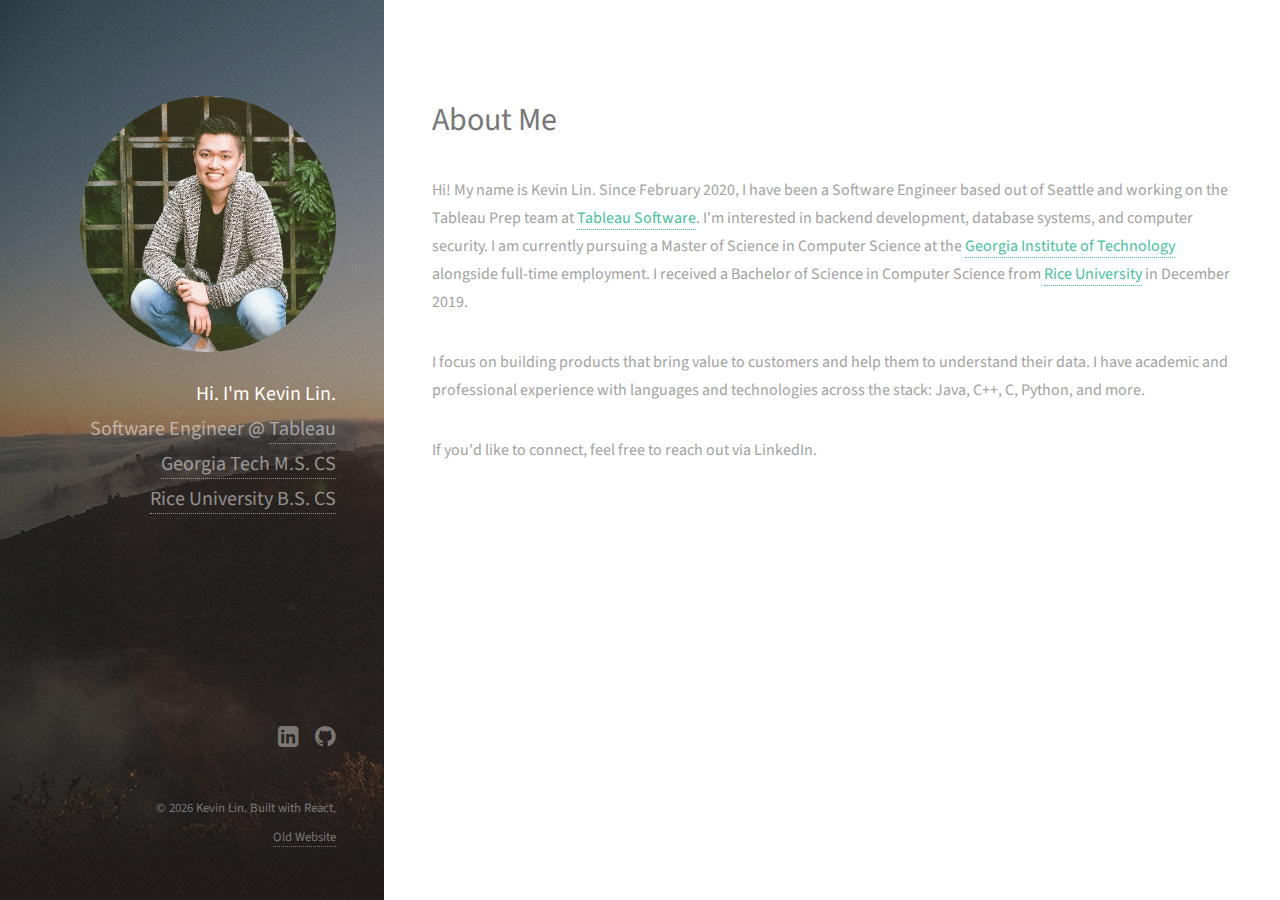
==== commit ca375f56: "Update" ====
--- a/index.html
+++ b/index.html
@@ -1,5 +1,5 @@
-<!DOCTYPE html><html><head><meta charSet="utf-8"/><meta http-equiv="x-ua-compatible" content="ie=edge"/><meta name="viewport" content="width=device-width, initial-scale=1, shrink-to-fit=no"/><style data-href="/styles.bcd98da9f2d40e40fffe.css">@import url(https://fonts.googleapis.com/css?family=Source+Sans+Pro:400,400italic);
+<!DOCTYPE html><html><head><meta charSet="utf-8"/><meta http-equiv="x-ua-compatible" content="ie=edge"/><meta name="viewport" content="width=device-width, initial-scale=1, shrink-to-fit=no"/><style data-href="/styles.c2bf233c131c52da77bc.css" id="gatsby-global-css">@import url(https://fonts.googleapis.com/css?family=Source+Sans+Pro:400,400italic);
 /*!
  *  Font Awesome 4.7.0 by @davegandy - http://fontawesome.io - @fontawesome
  *  License - http://fontawesome.io/license (Font: SIL OFL 1.1, CSS: MIT License)
- */@font-face{font-family:FontAwesome;src:url(/static/fontawesome-webfont-674f50d287a8c48dc19ba404d20fe713.eot);src:url(/static/fontawesome-webfont-674f50d287a8c48dc19ba404d20fe713.eot?#iefix&v=4.7.0) format("embedded-opentype"),url(/static/fontawesome-webfont-af7ae505a9eed503f8b8e6982036873e.woff2) format("woff2"),url(/static/fontawesome-webfont-fee66e712a8a08eef5805a46892932ad.woff) format("woff"),url(/static/fontawesome-webfont-b06871f281fee6b241d60582ae9369b9.ttf) format("truetype"),url(/static/fontawesome-webfont-912ec66d7572ff821749319396470bde.svg#fontawesomeregular) format("svg");font-weight:400;font-style:normal}.fa{display:inline-block;font:normal normal normal 14px/1 FontAwesome;font-size:inherit;text-rendering:auto;-webkit-font-smoothing:antialiased;-moz-osx-font-smoothing:grayscale}.fa-lg{font-size:1.33333333em;line-height:.75em;vertical-align:-15%}.fa-2x{font-size:2em}.fa-3x{font-size:3em}.fa-4x{font-size:4em}.fa-5x{font-size:5em}.fa-fw{width:1.28571429em;text-align:center}.fa-ul{padding-left:0;margin-left:2.14285714em;list-style-type:none}.fa-ul>li{position:relative}.fa-li{position:absolute;left:-2.14285714em;width:2.14285714em;top:.14285714em;text-align:center}.fa-li.fa-lg{left:-1.85714286em}.fa-border{padding:.2em .25em .15em;border:.08em solid #eee;border-radius:.1em}.fa-pull-left{float:left}.fa-pull-right{float:right}.fa.fa-pull-left{margin-right:.3em}.fa.fa-pull-right{margin-left:.3em}.pull-right{float:right}.pull-left{float:left}.fa.pull-left{margin-right:.3em}.fa.pull-right{margin-left:.3em}.fa-spin{-webkit-animation:fa-spin 2s linear infinite;animation:fa-spin 2s linear infinite}.fa-pulse{-webkit-animation:fa-spin 1s steps(8) infinite;animation:fa-spin 1s steps(8) infinite}@-webkit-keyframes fa-spin{0%{-webkit-transform:rotate(0deg);transform:rotate(0deg)}to{-webkit-transform:rotate(359deg);transform:rotate(359deg)}}@keyframes fa-spin{0%{-webkit-transform:rotate(0deg);transform:rotate(0deg)}to{-webkit-transform:rotate(359deg);transform:rotate(359deg)}}.fa-rotate-90{-ms-filter:"progid:DXImageTransform.Microsoft.BasicImage(rotation=1)";-webkit-transform:rotate(90deg);transform:rotate(90deg)}.fa-rotate-180{-ms-filter:"progid:DXImageTransform.Microsoft.BasicImage(rotation=2)";-webkit-transform:rotate(180deg);transform:rotate(180deg)}.fa-rotate-270{-ms-filter:"progid:DXImageTransform.Microsoft.BasicImage(rotation=3)";-webkit-transform:rotate(270deg);transform:rotate(270deg)}.fa-flip-horizontal{-ms-filter:"progid:DXImageTransform.Microsoft.BasicImage(rotation=0, mirror=1)";-webkit-transform:scaleX(-1);transform:scaleX(-1)}.fa-flip-vertical{-ms-filter:"progid:DXImageTransform.Microsoft.BasicImage(rotation=2, mirror=1)";-webkit-transform:scaleY(-1);transform:scaleY(-1)}:root .fa-flip-horizontal,:root .fa-flip-vertical,:root .fa-rotate-90,:root .fa-rotate-180,:root .fa-rotate-270{-webkit-filter:none;filter:none}.fa-stack{position:relative;display:inline-block;width:2em;height:2em;line-height:2em;vertical-align:middle}.fa-stack-1x,.fa-stack-2x{position:absolute;left:0;width:100%;text-align:center}.fa-stack-1x{line-height:inherit}.fa-stack-2x{font-size:2em}.fa-inverse{color:#fff}.fa-glass:before{content:"\F000"}.fa-music:before{content:"\F001"}.fa-search:before{content:"\F002"}.fa-envelope-o:before{content:"\F003"}.fa-heart:before{content:"\F004"}.fa-star:before{content:"\F005"}.fa-star-o:before{content:"\F006"}.fa-user:before{content:"\F007"}.fa-film:before{content:"\F008"}.fa-th-large:before{content:"\F009"}.fa-th:before{content:"\F00A"}.fa-th-list:before{content:"\F00B"}.fa-check:before{content:"\F00C"}.fa-close:before,.fa-remove:before,.fa-times:before{content:"\F00D"}.fa-search-plus:before{content:"\F00E"}.fa-search-minus:before{content:"\F010"}.fa-power-off:before{content:"\F011"}.fa-signal:before{content:"\F012"}.fa-cog:before,.fa-gear:before{content:"\F013"}.fa-trash-o:before{content:"\F014"}.fa-home:before{content:"\F015"}.fa-file-o:before{content:"\F016"}.fa-clock-o:before{content:"\F017"}.fa-road:before{content:"\F018"}.fa-download:before{content:"\F019"}.fa-arrow-circle-o-down:before{content:"\F01A"}.fa-arrow-circle-o-up:before{content:"\F01B"}.fa-inbox:before{content:"\F01C"}.fa-play-circle-o:before{content:"\F01D"}.fa-repeat:before,.fa-rotate-right:before{content:"\F01E"}.fa-refresh:before{content:"\F021"}.fa-list-alt:before{content:"\F022"}.fa-lock:before{content:"\F023"}.fa-flag:before{content:"\F024"}.fa-headphones:before{content:"\F025"}.fa-volume-off:before{content:"\F026"}.fa-volume-down:before{content:"\F027"}.fa-volume-up:before{content:"\F028"}.fa-qrcode:before{content:"\F029"}.fa-barcode:before{content:"\F02A"}.fa-tag:before{content:"\F02B"}.fa-tags:before{content:"\F02C"}.fa-book:before{content:"\F02D"}.fa-bookmark:before{content:"\F02E"}.fa-print:before{content:"\F02F"}.fa-camera:before{content:"\F030"}.fa-font:before{content:"\F031"}.fa-bold:before{content:"\F032"}.fa-italic:before{content:"\F033"}.fa-text-height:before{content:"\F034"}.fa-text-width:before{content:"\F035"}.fa-align-left:before{content:"\F036"}.fa-align-center:before{content:"\F037"}.fa-align-right:before{content:"\F038"}.fa-align-justify:before{content:"\F039"}.fa-list:before{content:"\F03A"}.fa-dedent:before,.fa-outdent:before{content:"\F03B"}.fa-indent:before{content:"\F03C"}.fa-video-camera:before{content:"\F03D"}.fa-image:before,.fa-photo:before,.fa-picture-o:before{content:"\F03E"}.fa-pencil:before{content:"\F040"}.fa-map-marker:before{content:"\F041"}.fa-adjust:before{content:"\F042"}.fa-tint:before{content:"\F043"}.fa-edit:before,.fa-pencil-square-o:before{content:"\F044"}.fa-share-square-o:before{content:"\F045"}.fa-check-square-o:before{content:"\F046"}.fa-arrows:before{content:"\F047"}.fa-step-backward:before{content:"\F048"}.fa-fast-backward:before{content:"\F049"}.fa-backward:before{content:"\F04A"}.fa-play:before{content:"\F04B"}.fa-pause:before{content:"\F04C"}.fa-stop:before{content:"\F04D"}.fa-forward:before{content:"\F04E"}.fa-fast-forward:before{content:"\F050"}.fa-step-forward:before{content:"\F051"}.fa-eject:before{content:"\F052"}.fa-chevron-left:before{content:"\F053"}.fa-chevron-right:before{content:"\F054"}.fa-plus-circle:before{content:"\F055"}.fa-minus-circle:before{content:"\F056"}.fa-times-circle:before{content:"\F057"}.fa-check-circle:before{content:"\F058"}.fa-question-circle:before{content:"\F059"}.fa-info-circle:before{content:"\F05A"}.fa-crosshairs:before{content:"\F05B"}.fa-times-circle-o:before{content:"\F05C"}.fa-check-circle-o:before{content:"\F05D"}.fa-ban:before{content:"\F05E"}.fa-arrow-left:before{content:"\F060"}.fa-arrow-right:before{content:"\F061"}.fa-arrow-up:before{content:"\F062"}.fa-arrow-down:before{content:"\F063"}.fa-mail-forward:before,.fa-share:before{content:"\F064"}.fa-expand:before{content:"\F065"}.fa-compress:before{content:"\F066"}.fa-plus:before{content:"\F067"}.fa-minus:before{content:"\F068"}.fa-asterisk:before{content:"\F069"}.fa-exclamation-circle:before{content:"\F06A"}.fa-gift:before{content:"\F06B"}.fa-leaf:before{content:"\F06C"}.fa-fire:before{content:"\F06D"}.fa-eye:before{content:"\F06E"}.fa-eye-slash:before{content:"\F070"}.fa-exclamation-triangle:before,.fa-warning:before{content:"\F071"}.fa-plane:before{content:"\F072"}.fa-calendar:before{content:"\F073"}.fa-random:before{content:"\F074"}.fa-comment:before{content:"\F075"}.fa-magnet:before{content:"\F076"}.fa-chevron-up:before{content:"\F077"}.fa-chevron-down:before{content:"\F078"}.fa-retweet:before{content:"\F079"}.fa-shopping-cart:before{content:"\F07A"}.fa-folder:before{content:"\F07B"}.fa-folder-open:before{content:"\F07C"}.fa-arrows-v:before{content:"\F07D"}.fa-arrows-h:before{content:"\F07E"}.fa-bar-chart-o:before,.fa-bar-chart:before{content:"\F080"}.fa-twitter-square:before{content:"\F081"}.fa-facebook-square:before{content:"\F082"}.fa-camera-retro:before{content:"\F083"}.fa-key:before{content:"\F084"}.fa-cogs:before,.fa-gears:before{content:"\F085"}.fa-comments:before{content:"\F086"}.fa-thumbs-o-up:before{content:"\F087"}.fa-thumbs-o-down:before{content:"\F088"}.fa-star-half:before{content:"\F089"}.fa-heart-o:before{content:"\F08A"}.fa-sign-out:before{content:"\F08B"}.fa-linkedin-square:before{content:"\F08C"}.fa-thumb-tack:before{content:"\F08D"}.fa-external-link:before{content:"\F08E"}.fa-sign-in:before{content:"\F090"}.fa-trophy:before{content:"\F091"}.fa-github-square:before{content:"\F092"}.fa-upload:before{content:"\F093"}.fa-lemon-o:before{content:"\F094"}.fa-phone:before{content:"\F095"}.fa-square-o:before{content:"\F096"}.fa-bookmark-o:before{content:"\F097"}.fa-phone-square:before{content:"\F098"}.fa-twitter:before{content:"\F099"}.fa-facebook-f:before,.fa-facebook:before{content:"\F09A"}.fa-github:before{content:"\F09B"}.fa-unlock:before{content:"\F09C"}.fa-credit-card:before{content:"\F09D"}.fa-feed:before,.fa-rss:before{content:"\F09E"}.fa-hdd-o:before{content:"\F0A0"}.fa-bullhorn:before{content:"\F0A1"}.fa-bell:before{content:"\F0F3"}.fa-certificate:before{content:"\F0A3"}.fa-hand-o-right:before{content:"\F0A4"}.fa-hand-o-left:before{content:"\F0A5"}.fa-hand-o-up:before{content:"\F0A6"}.fa-hand-o-down:before{content:"\F0A7"}.fa-arrow-circle-left:before{content:"\F0A8"}.fa-arrow-circle-right:before{content:"\F0A9"}.fa-arrow-circle-up:before{content:"\F0AA"}.fa-arrow-circle-down:before{content:"\F0AB"}.fa-globe:before{content:"\F0AC"}.fa-wrench:before{content:"\F0AD"}.fa-tasks:before{content:"\F0AE"}.fa-filter:before{content:"\F0B0"}.fa-briefcase:before{content:"\F0B1"}.fa-arrows-alt:before{content:"\F0B2"}.fa-group:before,.fa-users:before{content:"\F0C0"}.fa-chain:before,.fa-link:before{content:"\F0C1"}.fa-cloud:before{content:"\F0C2"}.fa-flask:before{content:"\F0C3"}.fa-cut:before,.fa-scissors:before{content:"\F0C4"}.fa-copy:before,.fa-files-o:before{content:"\F0C5"}.fa-paperclip:before{content:"\F0C6"}.fa-floppy-o:before,.fa-save:before{content:"\F0C7"}.fa-square:before{content:"\F0C8"}.fa-bars:before,.fa-navicon:before,.fa-reorder:before{content:"\F0C9"}.fa-list-ul:before{content:"\F0CA"}.fa-list-ol:before{content:"\F0CB"}.fa-strikethrough:before{content:"\F0CC"}.fa-underline:before{content:"\F0CD"}.fa-table:before{content:"\F0CE"}.fa-magic:before{content:"\F0D0"}.fa-truck:before{content:"\F0D1"}.fa-pinterest:before{content:"\F0D2"}.fa-pinterest-square:before{content:"\F0D3"}.fa-google-plus-square:before{content:"\F0D4"}.fa-google-plus:before{content:"\F0D5"}.fa-money:before{content:"\F0D6"}.fa-caret-down:before{content:"\F0D7"}.fa-caret-up:before{content:"\F0D8"}.fa-caret-left:before{content:"\F0D9"}.fa-caret-right:before{content:"\F0DA"}.fa-columns:before{content:"\F0DB"}.fa-sort:before,.fa-unsorted:before{content:"\F0DC"}.fa-sort-desc:before,.fa-sort-down:before{content:"\F0DD"}.fa-sort-asc:before,.fa-sort-up:before{content:"\F0DE"}.fa-envelope:before{content:"\F0E0"}.fa-linkedin:before{content:"\F0E1"}.fa-rotate-left:before,.fa-undo:before{content:"\F0E2"}.fa-gavel:before,.fa-legal:before{content:"\F0E3"}.fa-dashboard:before,.fa-tachometer:before{content:"\F0E4"}.fa-comment-o:before{content:"\F0E5"}.fa-comments-o:before{content:"\F0E6"}.fa-bolt:before,.fa-flash:before{content:"\F0E7"}.fa-sitemap:before{content:"\F0E8"}.fa-umbrella:before{content:"\F0E9"}.fa-clipboard:before,.fa-paste:before{content:"\F0EA"}.fa-lightbulb-o:before{content:"\F0EB"}.fa-exchange:before{content:"\F0EC"}.fa-cloud-download:before{content:"\F0ED"}.fa-cloud-upload:before{content:"\F0EE"}.fa-user-md:before{content:"\F0F0"}.fa-stethoscope:before{content:"\F0F1"}.fa-suitcase:before{content:"\F0F2"}.fa-bell-o:before{content:"\F0A2"}.fa-coffee:before{content:"\F0F4"}.fa-cutlery:before{content:"\F0F5"}.fa-file-text-o:before{content:"\F0F6"}.fa-building-o:before{content:"\F0F7"}.fa-hospital-o:before{content:"\F0F8"}.fa-ambulance:before{content:"\F0F9"}.fa-medkit:before{content:"\F0FA"}.fa-fighter-jet:before{content:"\F0FB"}.fa-beer:before{content:"\F0FC"}.fa-h-square:before{content:"\F0FD"}.fa-plus-square:before{content:"\F0FE"}.fa-angle-double-left:before{content:"\F100"}.fa-angle-double-right:before{content:"\F101"}.fa-angle-double-up:before{content:"\F102"}.fa-angle-double-down:before{content:"\F103"}.fa-angle-left:before{content:"\F104"}.fa-angle-right:before{content:"\F105"}.fa-angle-up:before{content:"\F106"}.fa-angle-down:before{content:"\F107"}.fa-desktop:before{content:"\F108"}.fa-laptop:before{content:"\F109"}.fa-tablet:before{content:"\F10A"}.fa-mobile-phone:before,.fa-mobile:before{content:"\F10B"}.fa-circle-o:before{content:"\F10C"}.fa-quote-left:before{content:"\F10D"}.fa-quote-right:before{content:"\F10E"}.fa-spinner:before{content:"\F110"}.fa-circle:before{content:"\F111"}.fa-mail-reply:before,.fa-reply:before{content:"\F112"}.fa-github-alt:before{content:"\F113"}.fa-folder-o:before{content:"\F114"}.fa-folder-open-o:before{content:"\F115"}.fa-smile-o:before{content:"\F118"}.fa-frown-o:before{content:"\F119"}.fa-meh-o:before{content:"\F11A"}.fa-gamepad:before{content:"\F11B"}.fa-keyboard-o:before{content:"\F11C"}.fa-flag-o:before{content:"\F11D"}.fa-flag-checkered:before{content:"\F11E"}.fa-terminal:before{content:"\F120"}.fa-code:before{content:"\F121"}.fa-mail-reply-all:before,.fa-reply-all:before{content:"\F122"}.fa-star-half-empty:before,.fa-star-half-full:before,.fa-star-half-o:before{content:"\F123"}.fa-location-arrow:before{content:"\F124"}.fa-crop:before{content:"\F125"}.fa-code-fork:before{content:"\F126"}.fa-chain-broken:before,.fa-unlink:before{content:"\F127"}.fa-question:before{content:"\F128"}.fa-info:before{content:"\F129"}.fa-exclamation:before{content:"\F12A"}.fa-superscript:before{content:"\F12B"}.fa-subscript:before{content:"\F12C"}.fa-eraser:before{content:"\F12D"}.fa-puzzle-piece:before{content:"\F12E"}.fa-microphone:before{content:"\F130"}.fa-microphone-slash:before{content:"\F131"}.fa-shield:before{content:"\F132"}.fa-calendar-o:before{content:"\F133"}.fa-fire-extinguisher:before{content:"\F134"}.fa-rocket:before{content:"\F135"}.fa-maxcdn:before{content:"\F136"}.fa-chevron-circle-left:before{content:"\F137"}.fa-chevron-circle-right:before{content:"\F138"}.fa-chevron-circle-up:before{content:"\F139"}.fa-chevron-circle-down:before{content:"\F13A"}.fa-html5:before{content:"\F13B"}.fa-css3:before{content:"\F13C"}.fa-anchor:before{content:"\F13D"}.fa-unlock-alt:before{content:"\F13E"}.fa-bullseye:before{content:"\F140"}.fa-ellipsis-h:before{content:"\F141"}.fa-ellipsis-v:before{content:"\F142"}.fa-rss-square:before{content:"\F143"}.fa-play-circle:before{content:"\F144"}.fa-ticket:before{content:"\F145"}.fa-minus-square:before{content:"\F146"}.fa-minus-square-o:before{content:"\F147"}.fa-level-up:before{content:"\F148"}.fa-level-down:before{content:"\F149"}.fa-check-square:before{content:"\F14A"}.fa-pencil-square:before{content:"\F14B"}.fa-external-link-square:before{content:"\F14C"}.fa-share-square:before{content:"\F14D"}.fa-compass:before{content:"\F14E"}.fa-caret-square-o-down:before,.fa-toggle-down:before{content:"\F150"}.fa-caret-square-o-up:before,.fa-toggle-up:before{content:"\F151"}.fa-caret-square-o-right:before,.fa-toggle-right:before{content:"\F152"}.fa-eur:before,.fa-euro:before{content:"\F153"}.fa-gbp:before{content:"\F154"}.fa-dollar:before,.fa-usd:before{content:"\F155"}.fa-inr:before,.fa-rupee:before{content:"\F156"}.fa-cny:before,.fa-jpy:before,.fa-rmb:before,.fa-yen:before{content:"\F157"}.fa-rouble:before,.fa-rub:before,.fa-ruble:before{content:"\F158"}.fa-krw:before,.fa-won:before{content:"\F159"}.fa-bitcoin:before,.fa-btc:before{content:"\F15A"}.fa-file:before{content:"\F15B"}.fa-file-text:before{content:"\F15C"}.fa-sort-alpha-asc:before{content:"\F15D"}.fa-sort-alpha-desc:before{content:"\F15E"}.fa-sort-amount-asc:before{content:"\F160"}.fa-sort-amount-desc:before{content:"\F161"}.fa-sort-numeric-asc:before{content:"\F162"}.fa-sort-numeric-desc:before{content:"\F163"}.fa-thumbs-up:before{content:"\F164"}.fa-thumbs-down:before{content:"\F165"}.fa-youtube-square:before{content:"\F166"}.fa-youtube:before{content:"\F167"}.fa-xing:before{content:"\F168"}.fa-xing-square:before{content:"\F169"}.fa-youtube-play:before{content:"\F16A"}.fa-dropbox:before{content:"\F16B"}.fa-stack-overflow:before{content:"\F16C"}.fa-instagram:before{content:"\F16D"}.fa-flickr:before{content:"\F16E"}.fa-adn:before{content:"\F170"}.fa-bitbucket:before{content:"\F171"}.fa-bitbucket-square:before{content:"\F172"}.fa-tumblr:before{content:"\F173"}.fa-tumblr-square:before{content:"\F174"}.fa-long-arrow-down:before{content:"\F175"}.fa-long-arrow-up:before{content:"\F176"}.fa-long-arrow-left:before{content:"\F177"}.fa-long-arrow-right:before{content:"\F178"}.fa-apple:before{content:"\F179"}.fa-windows:before{content:"\F17A"}.fa-android:before{content:"\F17B"}.fa-linux:before{content:"\F17C"}.fa-dribbble:before{content:"\F17D"}.fa-skype:before{content:"\F17E"}.fa-foursquare:before{content:"\F180"}.fa-trello:before{content:"\F181"}.fa-female:before{content:"\F182"}.fa-male:before{content:"\F183"}.fa-gittip:before,.fa-gratipay:before{content:"\F184"}.fa-sun-o:before{content:"\F185"}.fa-moon-o:before{content:"\F186"}.fa-archive:before{content:"\F187"}.fa-bug:before{content:"\F188"}.fa-vk:before{content:"\F189"}.fa-weibo:before{content:"\F18A"}.fa-renren:before{content:"\F18B"}.fa-pagelines:before{content:"\F18C"}.fa-stack-exchange:before{content:"\F18D"}.fa-arrow-circle-o-right:before{content:"\F18E"}.fa-arrow-circle-o-left:before{content:"\F190"}.fa-caret-square-o-left:before,.fa-toggle-left:before{content:"\F191"}.fa-dot-circle-o:before{content:"\F192"}.fa-wheelchair:before{content:"\F193"}.fa-vimeo-square:before{content:"\F194"}.fa-try:before,.fa-turkish-lira:before{content:"\F195"}.fa-plus-square-o:before{content:"\F196"}.fa-space-shuttle:before{content:"\F197"}.fa-slack:before{content:"\F198"}.fa-envelope-square:before{content:"\F199"}.fa-wordpress:before{content:"\F19A"}.fa-openid:before{content:"\F19B"}.fa-bank:before,.fa-institution:before,.fa-university:before{content:"\F19C"}.fa-graduation-cap:before,.fa-mortar-board:before{content:"\F19D"}.fa-yahoo:before{content:"\F19E"}.fa-google:before{content:"\F1A0"}.fa-reddit:before{content:"\F1A1"}.fa-reddit-square:before{content:"\F1A2"}.fa-stumbleupon-circle:before{content:"\F1A3"}.fa-stumbleupon:before{content:"\F1A4"}.fa-delicious:before{content:"\F1A5"}.fa-digg:before{content:"\F1A6"}.fa-pied-piper-pp:before{content:"\F1A7"}.fa-pied-piper-alt:before{content:"\F1A8"}.fa-drupal:before{content:"\F1A9"}.fa-joomla:before{content:"\F1AA"}.fa-language:before{content:"\F1AB"}.fa-fax:before{content:"\F1AC"}.fa-building:before{content:"\F1AD"}.fa-child:before{content:"\F1AE"}.fa-paw:before{content:"\F1B0"}.fa-spoon:before{content:"\F1B1"}.fa-cube:before{content:"\F1B2"}.fa-cubes:before{content:"\F1B3"}.fa-behance:before{content:"\F1B4"}.fa-behance-square:before{content:"\F1B5"}.fa-steam:before{content:"\F1B6"}.fa-steam-square:before{content:"\F1B7"}.fa-recycle:before{content:"\F1B8"}.fa-automobile:before,.fa-car:before{content:"\F1B9"}.fa-cab:before,.fa-taxi:before{content:"\F1BA"}.fa-tree:before{content:"\F1BB"}.fa-spotify:before{content:"\F1BC"}.fa-deviantart:before{content:"\F1BD"}.fa-soundcloud:before{content:"\F1BE"}.fa-database:before{content:"\F1C0"}.fa-file-pdf-o:before{content:"\F1C1"}.fa-file-word-o:before{content:"\F1C2"}.fa-file-excel-o:before{content:"\F1C3"}.fa-file-powerpoint-o:before{content:"\F1C4"}.fa-file-image-o:before,.fa-file-photo-o:before,.fa-file-picture-o:before{content:"\F1C5"}.fa-file-archive-o:before,.fa-file-zip-o:before{content:"\F1C6"}.fa-file-audio-o:before,.fa-file-sound-o:before{content:"\F1C7"}.fa-file-movie-o:before,.fa-file-video-o:before{content:"\F1C8"}.fa-file-code-o:before{content:"\F1C9"}.fa-vine:before{content:"\F1CA"}.fa-codepen:before{content:"\F1CB"}.fa-jsfiddle:before{content:"\F1CC"}.fa-life-bouy:before,.fa-life-buoy:before,.fa-life-ring:before,.fa-life-saver:before,.fa-support:before{content:"\F1CD"}.fa-circle-o-notch:before{content:"\F1CE"}.fa-ra:before,.fa-rebel:before,.fa-resistance:before{content:"\F1D0"}.fa-empire:before,.fa-ge:before{content:"\F1D1"}.fa-git-square:before{content:"\F1D2"}.fa-git:before{content:"\F1D3"}.fa-hacker-news:before,.fa-y-combinator-square:before,.fa-yc-square:before{content:"\F1D4"}.fa-tencent-weibo:before{content:"\F1D5"}.fa-qq:before{content:"\F1D6"}.fa-wechat:before,.fa-weixin:before{content:"\F1D7"}.fa-paper-plane:before,.fa-send:before{content:"\F1D8"}.fa-paper-plane-o:before,.fa-send-o:before{content:"\F1D9"}.fa-history:before{content:"\F1DA"}.fa-circle-thin:before{content:"\F1DB"}.fa-header:before{content:"\F1DC"}.fa-paragraph:before{content:"\F1DD"}.fa-sliders:before{content:"\F1DE"}.fa-share-alt:before{content:"\F1E0"}.fa-share-alt-square:before{content:"\F1E1"}.fa-bomb:before{content:"\F1E2"}.fa-futbol-o:before,.fa-soccer-ball-o:before{content:"\F1E3"}.fa-tty:before{content:"\F1E4"}.fa-binoculars:before{content:"\F1E5"}.fa-plug:before{content:"\F1E6"}.fa-slideshare:before{content:"\F1E7"}.fa-twitch:before{content:"\F1E8"}.fa-yelp:before{content:"\F1E9"}.fa-newspaper-o:before{content:"\F1EA"}.fa-wifi:before{content:"\F1EB"}.fa-calculator:before{content:"\F1EC"}.fa-paypal:before{content:"\F1ED"}.fa-google-wallet:before{content:"\F1EE"}.fa-cc-visa:before{content:"\F1F0"}.fa-cc-mastercard:before{content:"\F1F1"}.fa-cc-discover:before{content:"\F1F2"}.fa-cc-amex:before{content:"\F1F3"}.fa-cc-paypal:before{content:"\F1F4"}.fa-cc-stripe:before{content:"\F1F5"}.fa-bell-slash:before{content:"\F1F6"}.fa-bell-slash-o:before{content:"\F1F7"}.fa-trash:before{content:"\F1F8"}.fa-copyright:before{content:"\F1F9"}.fa-at:before{content:"\F1FA"}.fa-eyedropper:before{content:"\F1FB"}.fa-paint-brush:before{content:"\F1FC"}.fa-birthday-cake:before{content:"\F1FD"}.fa-area-chart:before{content:"\F1FE"}.fa-pie-chart:before{content:"\F200"}.fa-line-chart:before{content:"\F201"}.fa-lastfm:before{content:"\F202"}.fa-lastfm-square:before{content:"\F203"}.fa-toggle-off:before{content:"\F204"}.fa-toggle-on:before{content:"\F205"}.fa-bicycle:before{content:"\F206"}.fa-bus:before{content:"\F207"}.fa-ioxhost:before{content:"\F208"}.fa-angellist:before{content:"\F209"}.fa-cc:before{content:"\F20A"}.fa-ils:before,.fa-shekel:before,.fa-sheqel:before{content:"\F20B"}.fa-meanpath:before{content:"\F20C"}.fa-buysellads:before{content:"\F20D"}.fa-connectdevelop:before{content:"\F20E"}.fa-dashcube:before{content:"\F210"}.fa-forumbee:before{content:"\F211"}.fa-leanpub:before{content:"\F212"}.fa-sellsy:before{content:"\F213"}.fa-shirtsinbulk:before{content:"\F214"}.fa-simplybuilt:before{content:"\F215"}.fa-skyatlas:before{content:"\F216"}.fa-cart-plus:before{content:"\F217"}.fa-cart-arrow-down:before{content:"\F218"}.fa-diamond:before{content:"\F219"}.fa-ship:before{content:"\F21A"}.fa-user-secret:before{content:"\F21B"}.fa-motorcycle:before{content:"\F21C"}.fa-street-view:before{content:"\F21D"}.fa-heartbeat:before{content:"\F21E"}.fa-venus:before{content:"\F221"}.fa-mars:before{content:"\F222"}.fa-mercury:before{content:"\F223"}.fa-intersex:before,.fa-transgender:before{content:"\F224"}.fa-transgender-alt:before{content:"\F225"}.fa-venus-double:before{content:"\F226"}.fa-mars-double:before{content:"\F227"}.fa-venus-mars:before{content:"\F228"}.fa-mars-stroke:before{content:"\F229"}.fa-mars-stroke-v:before{content:"\F22A"}.fa-mars-stroke-h:before{content:"\F22B"}.fa-neuter:before{content:"\F22C"}.fa-genderless:before{content:"\F22D"}.fa-facebook-official:before{content:"\F230"}.fa-pinterest-p:before{content:"\F231"}.fa-whatsapp:before{content:"\F232"}.fa-server:before{content:"\F233"}.fa-user-plus:before{content:"\F234"}.fa-user-times:before{content:"\F235"}.fa-bed:before,.fa-hotel:before{content:"\F236"}.fa-viacoin:before{content:"\F237"}.fa-train:before{content:"\F238"}.fa-subway:before{content:"\F239"}.fa-medium:before{content:"\F23A"}.fa-y-combinator:before,.fa-yc:before{content:"\F23B"}.fa-optin-monster:before{content:"\F23C"}.fa-opencart:before{content:"\F23D"}.fa-expeditedssl:before{content:"\F23E"}.fa-battery-4:before,.fa-battery-full:before,.fa-battery:before{content:"\F240"}.fa-battery-3:before,.fa-battery-three-quarters:before{content:"\F241"}.fa-battery-2:before,.fa-battery-half:before{content:"\F242"}.fa-battery-1:before,.fa-battery-quarter:before{content:"\F243"}.fa-battery-0:before,.fa-battery-empty:before{content:"\F244"}.fa-mouse-pointer:before{content:"\F245"}.fa-i-cursor:before{content:"\F246"}.fa-object-group:before{content:"\F247"}.fa-object-ungroup:before{content:"\F248"}.fa-sticky-note:before{content:"\F249"}.fa-sticky-note-o:before{content:"\F24A"}.fa-cc-jcb:before{content:"\F24B"}.fa-cc-diners-club:before{content:"\F24C"}.fa-clone:before{content:"\F24D"}.fa-balance-scale:before{content:"\F24E"}.fa-hourglass-o:before{content:"\F250"}.fa-hourglass-1:before,.fa-hourglass-start:before{content:"\F251"}.fa-hourglass-2:before,.fa-hourglass-half:before{content:"\F252"}.fa-hourglass-3:before,.fa-hourglass-end:before{content:"\F253"}.fa-hourglass:before{content:"\F254"}.fa-hand-grab-o:before,.fa-hand-rock-o:before{content:"\F255"}.fa-hand-paper-o:before,.fa-hand-stop-o:before{content:"\F256"}.fa-hand-scissors-o:before{content:"\F257"}.fa-hand-lizard-o:before{content:"\F258"}.fa-hand-spock-o:before{content:"\F259"}.fa-hand-pointer-o:before{content:"\F25A"}.fa-hand-peace-o:before{content:"\F25B"}.fa-trademark:before{content:"\F25C"}.fa-registered:before{content:"\F25D"}.fa-creative-commons:before{content:"\F25E"}.fa-gg:before{content:"\F260"}.fa-gg-circle:before{content:"\F261"}.fa-tripadvisor:before{content:"\F262"}.fa-odnoklassniki:before{content:"\F263"}.fa-odnoklassniki-square:before{content:"\F264"}.fa-get-pocket:before{content:"\F265"}.fa-wikipedia-w:before{content:"\F266"}.fa-safari:before{content:"\F267"}.fa-chrome:before{content:"\F268"}.fa-firefox:before{content:"\F269"}.fa-opera:before{content:"\F26A"}.fa-internet-explorer:before{content:"\F26B"}.fa-television:before,.fa-tv:before{content:"\F26C"}.fa-contao:before{content:"\F26D"}.fa-500px:before{content:"\F26E"}.fa-amazon:before{content:"\F270"}.fa-calendar-plus-o:before{content:"\F271"}.fa-calendar-minus-o:before{content:"\F272"}.fa-calendar-times-o:before{content:"\F273"}.fa-calendar-check-o:before{content:"\F274"}.fa-industry:before{content:"\F275"}.fa-map-pin:before{content:"\F276"}.fa-map-signs:before{content:"\F277"}.fa-map-o:before{content:"\F278"}.fa-map:before{content:"\F279"}.fa-commenting:before{content:"\F27A"}.fa-commenting-o:before{content:"\F27B"}.fa-houzz:before{content:"\F27C"}.fa-vimeo:before{content:"\F27D"}.fa-black-tie:before{content:"\F27E"}.fa-fonticons:before{content:"\F280"}.fa-reddit-alien:before{content:"\F281"}.fa-edge:before{content:"\F282"}.fa-credit-card-alt:before{content:"\F283"}.fa-codiepie:before{content:"\F284"}.fa-modx:before{content:"\F285"}.fa-fort-awesome:before{content:"\F286"}.fa-usb:before{content:"\F287"}.fa-product-hunt:before{content:"\F288"}.fa-mixcloud:before{content:"\F289"}.fa-scribd:before{content:"\F28A"}.fa-pause-circle:before{content:"\F28B"}.fa-pause-circle-o:before{content:"\F28C"}.fa-stop-circle:before{content:"\F28D"}.fa-stop-circle-o:before{content:"\F28E"}.fa-shopping-bag:before{content:"\F290"}.fa-shopping-basket:before{content:"\F291"}.fa-hashtag:before{content:"\F292"}.fa-bluetooth:before{content:"\F293"}.fa-bluetooth-b:before{content:"\F294"}.fa-percent:before{content:"\F295"}.fa-gitlab:before{content:"\F296"}.fa-wpbeginner:before{content:"\F297"}.fa-wpforms:before{content:"\F298"}.fa-envira:before{content:"\F299"}.fa-universal-access:before{content:"\F29A"}.fa-wheelchair-alt:before{content:"\F29B"}.fa-question-circle-o:before{content:"\F29C"}.fa-blind:before{content:"\F29D"}.fa-audio-description:before{content:"\F29E"}.fa-volume-control-phone:before{content:"\F2A0"}.fa-braille:before{content:"\F2A1"}.fa-assistive-listening-systems:before{content:"\F2A2"}.fa-american-sign-language-interpreting:before,.fa-asl-interpreting:before{content:"\F2A3"}.fa-deaf:before,.fa-deafness:before,.fa-hard-of-hearing:before{content:"\F2A4"}.fa-glide:before{content:"\F2A5"}.fa-glide-g:before{content:"\F2A6"}.fa-sign-language:before,.fa-signing:before{content:"\F2A7"}.fa-low-vision:before{content:"\F2A8"}.fa-viadeo:before{content:"\F2A9"}.fa-viadeo-square:before{content:"\F2AA"}.fa-snapchat:before{content:"\F2AB"}.fa-snapchat-ghost:before{content:"\F2AC"}.fa-snapchat-square:before{content:"\F2AD"}.fa-pied-piper:before{content:"\F2AE"}.fa-first-order:before{content:"\F2B0"}.fa-yoast:before{content:"\F2B1"}.fa-themeisle:before{content:"\F2B2"}.fa-google-plus-circle:before,.fa-google-plus-official:before{content:"\F2B3"}.fa-fa:before,.fa-font-awesome:before{content:"\F2B4"}.fa-handshake-o:before{content:"\F2B5"}.fa-envelope-open:before{content:"\F2B6"}.fa-envelope-open-o:before{content:"\F2B7"}.fa-linode:before{content:"\F2B8"}.fa-address-book:before{content:"\F2B9"}.fa-address-book-o:before{content:"\F2BA"}.fa-address-card:before,.fa-vcard:before{content:"\F2BB"}.fa-address-card-o:before,.fa-vcard-o:before{content:"\F2BC"}.fa-user-circle:before{content:"\F2BD"}.fa-user-circle-o:before{content:"\F2BE"}.fa-user-o:before{content:"\F2C0"}.fa-id-badge:before{content:"\F2C1"}.fa-drivers-license:before,.fa-id-card:before{content:"\F2C2"}.fa-drivers-license-o:before,.fa-id-card-o:before{content:"\F2C3"}.fa-quora:before{content:"\F2C4"}.fa-free-code-camp:before{content:"\F2C5"}.fa-telegram:before{content:"\F2C6"}.fa-thermometer-4:before,.fa-thermometer-full:before,.fa-thermometer:before{content:"\F2C7"}.fa-thermometer-3:before,.fa-thermometer-three-quarters:before{content:"\F2C8"}.fa-thermometer-2:before,.fa-thermometer-half:before{content:"\F2C9"}.fa-thermometer-1:before,.fa-thermometer-quarter:before{content:"\F2CA"}.fa-thermometer-0:before,.fa-thermometer-empty:before{content:"\F2CB"}.fa-shower:before{content:"\F2CC"}.fa-bath:before,.fa-bathtub:before,.fa-s15:before{content:"\F2CD"}.fa-podcast:before{content:"\F2CE"}.fa-window-maximize:before{content:"\F2D0"}.fa-window-minimize:before{content:"\F2D1"}.fa-window-restore:before{content:"\F2D2"}.fa-times-rectangle:before,.fa-window-close:before{content:"\F2D3"}.fa-times-rectangle-o:before,.fa-window-close-o:before{content:"\F2D4"}.fa-bandcamp:before{content:"\F2D5"}.fa-grav:before{content:"\F2D6"}.fa-etsy:before{content:"\F2D7"}.fa-imdb:before{content:"\F2D8"}.fa-ravelry:before{content:"\F2D9"}.fa-eercast:before{content:"\F2DA"}.fa-microchip:before{content:"\F2DB"}.fa-snowflake-o:before{content:"\F2DC"}.fa-superpowers:before{content:"\F2DD"}.fa-wpexplorer:before{content:"\F2DE"}.fa-meetup:before{content:"\F2E0"}.sr-only{position:absolute;width:1px;height:1px;padding:0;margin:-1px;overflow:hidden;clip:rect(0,0,0,0);border:0}.sr-only-focusable:active,.sr-only-focusable:focus{position:static;width:auto;height:auto;margin:0;overflow:visible;clip:auto}a,abbr,acronym,address,applet,article,aside,audio,b,big,blockquote,body,canvas,caption,center,cite,code,dd,del,details,dfn,div,dl,dt,em,embed,fieldset,figcaption,figure,footer,form,h1,h2,h3,h4,h5,h6,header,hgroup,html,i,iframe,img,ins,kbd,label,legend,li,mark,menu,nav,object,ol,output,p,pre,q,ruby,s,samp,section,small,span,strike,strong,sub,summary,sup,table,tbody,td,tfoot,th,thead,time,tr,tt,u,ul,var,video{margin:0;padding:0;border:0;font-size:100%;font:inherit;vertical-align:baseline}article,aside,details,figcaption,figure,footer,header,hgroup,menu,nav,section{display:block}body{line-height:1}ol,ul{list-style:none}blockquote,q{quotes:none}blockquote:after,blockquote:before,q:after,q:before{content:"";content:none}table{border-collapse:collapse;border-spacing:0}body{-webkit-text-size-adjust:none}*,:after,:before{box-sizing:border-box}.container{margin-left:auto;margin-right:auto}.container.\31 25\25{width:100%;max-width:1200px;min-width:960px}.container.\37 5\25{width:720px}.container.\35 0\25{width:480px}.container.\32 5\25{width:240px}.container{width:960px}@media screen and (max-width:1800px){.container.\31 25\25{width:100%;max-width:1200px;min-width:960px}.container.\37 5\25{width:720px}.container.\35 0\25{width:480px}.container.\32 5\25{width:240px}.container{width:960px}}@media screen and (max-width:1280px){.container.\31 25\25{width:100%;max-width:1200px;min-width:960px}.container.\37 5\25{width:720px}.container.\35 0\25{width:480px}.container.\32 5\25{width:240px}.container{width:960px}}@media screen and (max-width:980px){.container.\31 25\25{width:100%;max-width:1200px;min-width:960px}.container.\37 5\25{width:720px}.container.\35 0\25{width:480px}.container.\32 5\25{width:240px}.container{width:960px}}@media screen and (max-width:736px){.container.\31 25\25{width:100%;max-width:1200px;min-width:960px}.container.\37 5\25{width:720px}.container.\35 0\25{width:480px}.container.\32 5\25{width:240px}.container{width:960px}}@media screen and (max-width:480px){.container.\31 25\25{width:100%;max-width:1200px;min-width:960px}.container.\37 5\25{width:720px}.container.\35 0\25{width:480px}.container.\32 5\25{width:240px}.container{width:960px}}.row{border-bottom:1px solid transparent}.row,.row>*{box-sizing:border-box}.row>*{float:left}.row:after,.row:before{content:"";display:block;clear:both;height:0}.row.uniform>*>:first-child{margin-top:0}.row.uniform>*>:last-child{margin-bottom:0}.row.\30 \25>*{padding:0}.row.\30 \25{margin:0 0 -1px}.row.uniform.\30 \25>*{padding:0}.row.uniform.\30 \25{margin:0 0 -1px}.row>*{padding:0 0 0 2.5em}.row{margin:0 0 -1px -2.5em}.row.uniform>*{padding:2.5em 0 0 2.5em}.row.uniform{margin:-2.5em 0 -1px -2.5em}.row.\32 00\25>*{padding:0 0 0 5em}.row.\32 00\25{margin:0 0 -1px -5em}.row.uniform.\32 00\25>*{padding:5em 0 0 5em}.row.uniform.\32 00\25{margin:-5em 0 -1px -5em}.row.\31 50\25>*{padding:0 0 0 3.75em}.row.\31 50\25{margin:0 0 -1px -3.75em}.row.uniform.\31 50\25>*{padding:3.75em 0 0 3.75em}.row.uniform.\31 50\25{margin:-3.75em 0 -1px -3.75em}.row.\35 0\25>*{padding:0 0 0 1.25em}.row.\35 0\25{margin:0 0 -1px -1.25em}.row.uniform.\35 0\25>*{padding:1.25em 0 0 1.25em}.row.uniform.\35 0\25{margin:-1.25em 0 -1px -1.25em}.row.\32 5\25>*{padding:0 0 0 .625em}.row.\32 5\25{margin:0 0 -1px -.625em}.row.uniform.\32 5\25>*{padding:.625em 0 0 .625em}.row.uniform.\32 5\25{margin:-.625em 0 -1px -.625em}.\31 2u,.\31 2u24{width:100%;clear:none;margin-left:0}.\31 1u,.\31 1u24{width:91.6666666667%;clear:none;margin-left:0}.\31 0u,.\31 0u24{width:83.3333333333%;clear:none;margin-left:0}.\39 u,.\39 u24{width:75%;clear:none;margin-left:0}.\38 u,.\38 u24{width:66.6666666667%;clear:none;margin-left:0}.\37 u,.\37 u24{width:58.3333333333%;clear:none;margin-left:0}.\36 u,.\36 u24{width:50%;clear:none;margin-left:0}.\35 u,.\35 u24{width:41.6666666667%;clear:none;margin-left:0}.\34 u,.\34 u24{width:33.3333333333%;clear:none;margin-left:0}.\33 u,.\33 u24{width:25%;clear:none;margin-left:0}.\32 u,.\32 u24{width:16.6666666667%;clear:none;margin-left:0}.\31 u,.\31 u24{width:8.3333333333%;clear:none;margin-left:0}.\31 0u24+*,.\31 1u24+*,.\31 2u24+*,.\31 u24+*,.\32 u24+*,.\33 u24+*,.\34 u24+*,.\35 u24+*,.\36 u24+*,.\37 u24+*,.\38 u24+*,.\39 u24+*{clear:left}.-11u{margin-left:91.6666666667%}.-10u{margin-left:83.3333333333%}.-9u{margin-left:75%}.-8u{margin-left:66.6666666667%}.-7u{margin-left:58.3333333333%}.-6u{margin-left:50%}.-5u{margin-left:41.6666666667%}.-4u{margin-left:33.3333333333%}.-3u{margin-left:25%}.-2u{margin-left:16.6666666667%}.-1u{margin-left:8.3333333333%}@media screen and (max-width:1800px){.row>*{padding:0 0 0 2.5em}.row{margin:0 0 -1px -2.5em}.row.uniform>*{padding:2.5em 0 0 2.5em}.row.uniform{margin:-2.5em 0 -1px -2.5em}.row.\32 00\25>*{padding:0 0 0 5em}.row.\32 00\25{margin:0 0 -1px -5em}.row.uniform.\32 00\25>*{padding:5em 0 0 5em}.row.uniform.\32 00\25{margin:-5em 0 -1px -5em}.row.\31 50\25>*{padding:0 0 0 3.75em}.row.\31 50\25{margin:0 0 -1px -3.75em}.row.uniform.\31 50\25>*{padding:3.75em 0 0 3.75em}.row.uniform.\31 50\25{margin:-3.75em 0 -1px -3.75em}.row.\35 0\25>*{padding:0 0 0 1.25em}.row.\35 0\25{margin:0 0 -1px -1.25em}.row.uniform.\35 0\25>*{padding:1.25em 0 0 1.25em}.row.uniform.\35 0\25{margin:-1.25em 0 -1px -1.25em}.row.\32 5\25>*{padding:0 0 0 .625em}.row.\32 5\25{margin:0 0 -1px -.625em}.row.uniform.\32 5\25>*{padding:.625em 0 0 .625em}.row.uniform.\32 5\25{margin:-.625em 0 -1px -.625em}.\31 2u28xlarge29,.\31 2u2428xlarge29{width:100%;clear:none;margin-left:0}.\31 1u28xlarge29,.\31 1u2428xlarge29{width:91.6666666667%;clear:none;margin-left:0}.\31 0u28xlarge29,.\31 0u2428xlarge29{width:83.3333333333%;clear:none;margin-left:0}.\39 u28xlarge29,.\39 u2428xlarge29{width:75%;clear:none;margin-left:0}.\38 u28xlarge29,.\38 u2428xlarge29{width:66.6666666667%;clear:none;margin-left:0}.\37 u28xlarge29,.\37 u2428xlarge29{width:58.3333333333%;clear:none;margin-left:0}.\36 u28xlarge29,.\36 u2428xlarge29{width:50%;clear:none;margin-left:0}.\35 u28xlarge29,.\35 u2428xlarge29{width:41.6666666667%;clear:none;margin-left:0}.\34 u28xlarge29,.\34 u2428xlarge29{width:33.3333333333%;clear:none;margin-left:0}.\33 u28xlarge29,.\33 u2428xlarge29{width:25%;clear:none;margin-left:0}.\32 u28xlarge29,.\32 u2428xlarge29{width:16.6666666667%;clear:none;margin-left:0}.\31 u28xlarge29,.\31 u2428xlarge29{width:8.3333333333%;clear:none;margin-left:0}.\31 0u2428xlarge29+*,.\31 1u2428xlarge29+*,.\31 2u2428xlarge29+*,.\31 u2428xlarge29+*,.\32 u2428xlarge29+*,.\33 u2428xlarge29+*,.\34 u2428xlarge29+*,.\35 u2428xlarge29+*,.\36 u2428xlarge29+*,.\37 u2428xlarge29+*,.\38 u2428xlarge29+*,.\39 u2428xlarge29+*{clear:left}.-11u28xlarge29{margin-left:91.6666666667%}.-10u28xlarge29{margin-left:83.3333333333%}.-9u28xlarge29{margin-left:75%}.-8u28xlarge29{margin-left:66.6666666667%}.-7u28xlarge29{margin-left:58.3333333333%}.-6u28xlarge29{margin-left:50%}.-5u28xlarge29{margin-left:41.6666666667%}.-4u28xlarge29{margin-left:33.3333333333%}.-3u28xlarge29{margin-left:25%}.-2u28xlarge29{margin-left:16.6666666667%}.-1u28xlarge29{margin-left:8.3333333333%}}@media screen and (max-width:1280px){.row>*{padding:0 0 0 2em}.row{margin:0 0 -1px -2em}.row.uniform>*{padding:2em 0 0 2em}.row.uniform{margin:-2em 0 -1px -2em}.row.\32 00\25>*{padding:0 0 0 4em}.row.\32 00\25{margin:0 0 -1px -4em}.row.uniform.\32 00\25>*{padding:4em 0 0 4em}.row.uniform.\32 00\25{margin:-4em 0 -1px -4em}.row.\31 50\25>*{padding:0 0 0 3em}.row.\31 50\25{margin:0 0 -1px -3em}.row.uniform.\31 50\25>*{padding:3em 0 0 3em}.row.uniform.\31 50\25{margin:-3em 0 -1px -3em}.row.\35 0\25>*{padding:0 0 0 1em}.row.\35 0\25{margin:0 0 -1px -1em}.row.uniform.\35 0\25>*{padding:1em 0 0 1em}.row.uniform.\35 0\25{margin:-1em 0 -1px -1em}.row.\32 5\25>*{padding:0 0 0 .5em}.row.\32 5\25{margin:0 0 -1px -.5em}.row.uniform.\32 5\25>*{padding:.5em 0 0 .5em}.row.uniform.\32 5\25{margin:-.5em 0 -1px -.5em}.\31 2u28large29,.\31 2u2428large29{width:100%;clear:none;margin-left:0}.\31 1u28large29,.\31 1u2428large29{width:91.6666666667%;clear:none;margin-left:0}.\31 0u28large29,.\31 0u2428large29{width:83.3333333333%;clear:none;margin-left:0}.\39 u28large29,.\39 u2428large29{width:75%;clear:none;margin-left:0}.\38 u28large29,.\38 u2428large29{width:66.6666666667%;clear:none;margin-left:0}.\37 u28large29,.\37 u2428large29{width:58.3333333333%;clear:none;margin-left:0}.\36 u28large29,.\36 u2428large29{width:50%;clear:none;margin-left:0}.\35 u28large29,.\35 u2428large29{width:41.6666666667%;clear:none;margin-left:0}.\34 u28large29,.\34 u2428large29{width:33.3333333333%;clear:none;margin-left:0}.\33 u28large29,.\33 u2428large29{width:25%;clear:none;margin-left:0}.\32 u28large29,.\32 u2428large29{width:16.6666666667%;clear:none;margin-left:0}.\31 u28large29,.\31 u2428large29{width:8.3333333333%;clear:none;margin-left:0}.\31 0u2428large29+*,.\31 1u2428large29+*,.\31 2u2428large29+*,.\31 u2428large29+*,.\32 u2428large29+*,.\33 u2428large29+*,.\34 u2428large29+*,.\35 u2428large29+*,.\36 u2428large29+*,.\37 u2428large29+*,.\38 u2428large29+*,.\39 u2428large29+*{clear:left}.-11u28large29{margin-left:91.6666666667%}.-10u28large29{margin-left:83.3333333333%}.-9u28large29{margin-left:75%}.-8u28large29{margin-left:66.6666666667%}.-7u28large29{margin-left:58.3333333333%}.-6u28large29{margin-left:50%}.-5u28large29{margin-left:41.6666666667%}.-4u28large29{margin-left:33.3333333333%}.-3u28large29{margin-left:25%}.-2u28large29{margin-left:16.6666666667%}.-1u28large29{margin-left:8.3333333333%}}@media screen and (max-width:980px){.row>*{padding:0 0 0 2em}.row{margin:0 0 -1px -2em}.row.uniform>*{padding:2em 0 0 2em}.row.uniform{margin:-2em 0 -1px -2em}.row.\32 00\25>*{padding:0 0 0 4em}.row.\32 00\25{margin:0 0 -1px -4em}.row.uniform.\32 00\25>*{padding:4em 0 0 4em}.row.uniform.\32 00\25{margin:-4em 0 -1px -4em}.row.\31 50\25>*{padding:0 0 0 3em}.row.\31 50\25{margin:0 0 -1px -3em}.row.uniform.\31 50\25>*{padding:3em 0 0 3em}.row.uniform.\31 50\25{margin:-3em 0 -1px -3em}.row.\35 0\25>*{padding:0 0 0 1em}.row.\35 0\25{margin:0 0 -1px -1em}.row.uniform.\35 0\25>*{padding:1em 0 0 1em}.row.uniform.\35 0\25{margin:-1em 0 -1px -1em}.row.\32 5\25>*{padding:0 0 0 .5em}.row.\32 5\25{margin:0 0 -1px -.5em}.row.uniform.\32 5\25>*{padding:.5em 0 0 .5em}.row.uniform.\32 5\25{margin:-.5em 0 -1px -.5em}.\31 2u28medium29,.\31 2u2428medium29{width:100%;clear:none;margin-left:0}.\31 1u28medium29,.\31 1u2428medium29{width:91.6666666667%;clear:none;margin-left:0}.\31 0u28medium29,.\31 0u2428medium29{width:83.3333333333%;clear:none;margin-left:0}.\39 u28medium29,.\39 u2428medium29{width:75%;clear:none;margin-left:0}.\38 u28medium29,.\38 u2428medium29{width:66.6666666667%;clear:none;margin-left:0}.\37 u28medium29,.\37 u2428medium29{width:58.3333333333%;clear:none;margin-left:0}.\36 u28medium29,.\36 u2428medium29{width:50%;clear:none;margin-left:0}.\35 u28medium29,.\35 u2428medium29{width:41.6666666667%;clear:none;margin-left:0}.\34 u28medium29,.\34 u2428medium29{width:33.3333333333%;clear:none;margin-left:0}.\33 u28medium29,.\33 u2428medium29{width:25%;clear:none;margin-left:0}.\32 u28medium29,.\32 u2428medium29{width:16.6666666667%;clear:none;margin-left:0}.\31 u28medium29,.\31 u2428medium29{width:8.3333333333%;clear:none;margin-left:0}.\31 0u2428medium29+*,.\31 1u2428medium29+*,.\31 2u2428medium29+*,.\31 u2428medium29+*,.\32 u2428medium29+*,.\33 u2428medium29+*,.\34 u2428medium29+*,.\35 u2428medium29+*,.\36 u2428medium29+*,.\37 u2428medium29+*,.\38 u2428medium29+*,.\39 u2428medium29+*{clear:left}.-11u28medium29{margin-left:91.6666666667%}.-10u28medium29{margin-left:83.3333333333%}.-9u28medium29{margin-left:75%}.-8u28medium29{margin-left:66.6666666667%}.-7u28medium29{margin-left:58.3333333333%}.-6u28medium29{margin-left:50%}.-5u28medium29{margin-left:41.6666666667%}.-4u28medium29{margin-left:33.3333333333%}.-3u28medium29{margin-left:25%}.-2u28medium29{margin-left:16.6666666667%}.-1u28medium29{margin-left:8.3333333333%}}@media screen and (max-width:736px){.row>*{padding:0 0 0 1.5em}.row{margin:0 0 -1px -1.5em}.row.uniform>*{padding:1.5em 0 0 1.5em}.row.uniform{margin:-1.5em 0 -1px -1.5em}.row.\32 00\25>*{padding:0 0 0 3em}.row.\32 00\25{margin:0 0 -1px -3em}.row.uniform.\32 00\25>*{padding:3em 0 0 3em}.row.uniform.\32 00\25{margin:-3em 0 -1px -3em}.row.\31 50\25>*{padding:0 0 0 2.25em}.row.\31 50\25{margin:0 0 -1px -2.25em}.row.uniform.\31 50\25>*{padding:2.25em 0 0 2.25em}.row.uniform.\31 50\25{margin:-2.25em 0 -1px -2.25em}.row.\35 0\25>*{padding:0 0 0 .75em}.row.\35 0\25{margin:0 0 -1px -.75em}.row.uniform.\35 0\25>*{padding:.75em 0 0 .75em}.row.uniform.\35 0\25{margin:-.75em 0 -1px -.75em}.row.\32 5\25>*{padding:0 0 0 .375em}.row.\32 5\25{margin:0 0 -1px -.375em}.row.uniform.\32 5\25>*{padding:.375em 0 0 .375em}.row.uniform.\32 5\25{margin:-.375em 0 -1px -.375em}.\31 2u28small29,.\31 2u2428small29{width:100%;clear:none;margin-left:0}.\31 1u28small29,.\31 1u2428small29{width:91.6666666667%;clear:none;margin-left:0}.\31 0u28small29,.\31 0u2428small29{width:83.3333333333%;clear:none;margin-left:0}.\39 u28small29,.\39 u2428small29{width:75%;clear:none;margin-left:0}.\38 u28small29,.\38 u2428small29{width:66.6666666667%;clear:none;margin-left:0}.\37 u28small29,.\37 u2428small29{width:58.3333333333%;clear:none;margin-left:0}.\36 u28small29,.\36 u2428small29{width:50%;clear:none;margin-left:0}.\35 u28small29,.\35 u2428small29{width:41.6666666667%;clear:none;margin-left:0}.\34 u28small29,.\34 u2428small29{width:33.3333333333%;clear:none;margin-left:0}.\33 u28small29,.\33 u2428small29{width:25%;clear:none;margin-left:0}.\32 u28small29,.\32 u2428small29{width:16.6666666667%;clear:none;margin-left:0}.\31 u28small29,.\31 u2428small29{width:8.3333333333%;clear:none;margin-left:0}.\31 0u2428small29+*,.\31 1u2428small29+*,.\31 2u2428small29+*,.\31 u2428small29+*,.\32 u2428small29+*,.\33 u2428small29+*,.\34 u2428small29+*,.\35 u2428small29+*,.\36 u2428small29+*,.\37 u2428small29+*,.\38 u2428small29+*,.\39 u2428small29+*{clear:left}.-11u28small29{margin-left:91.6666666667%}.-10u28small29{margin-left:83.3333333333%}.-9u28small29{margin-left:75%}.-8u28small29{margin-left:66.6666666667%}.-7u28small29{margin-left:58.3333333333%}.-6u28small29{margin-left:50%}.-5u28small29{margin-left:41.6666666667%}.-4u28small29{margin-left:33.3333333333%}.-3u28small29{margin-left:25%}.-2u28small29{margin-left:16.6666666667%}.-1u28small29{margin-left:8.3333333333%}}@media screen and (max-width:480px){.row>*{padding:0 0 0 1.5em}.row{margin:0 0 -1px -1.5em}.row.uniform>*{padding:1.5em 0 0 1.5em}.row.uniform{margin:-1.5em 0 -1px -1.5em}.row.\32 00\25>*{padding:0 0 0 3em}.row.\32 00\25{margin:0 0 -1px -3em}.row.uniform.\32 00\25>*{padding:3em 0 0 3em}.row.uniform.\32 00\25{margin:-3em 0 -1px -3em}.row.\31 50\25>*{padding:0 0 0 2.25em}.row.\31 50\25{margin:0 0 -1px -2.25em}.row.uniform.\31 50\25>*{padding:2.25em 0 0 2.25em}.row.uniform.\31 50\25{margin:-2.25em 0 -1px -2.25em}.row.\35 0\25>*{padding:0 0 0 .75em}.row.\35 0\25{margin:0 0 -1px -.75em}.row.uniform.\35 0\25>*{padding:.75em 0 0 .75em}.row.uniform.\35 0\25{margin:-.75em 0 -1px -.75em}.row.\32 5\25>*{padding:0 0 0 .375em}.row.\32 5\25{margin:0 0 -1px -.375em}.row.uniform.\32 5\25>*{padding:.375em 0 0 .375em}.row.uniform.\32 5\25{margin:-.375em 0 -1px -.375em}.\31 2u28xsmall29,.\31 2u2428xsmall29{width:100%;clear:none;margin-left:0}.\31 1u28xsmall29,.\31 1u2428xsmall29{width:91.6666666667%;clear:none;margin-left:0}.\31 0u28xsmall29,.\31 0u2428xsmall29{width:83.3333333333%;clear:none;margin-left:0}.\39 u28xsmall29,.\39 u2428xsmall29{width:75%;clear:none;margin-left:0}.\38 u28xsmall29,.\38 u2428xsmall29{width:66.6666666667%;clear:none;margin-left:0}.\37 u28xsmall29,.\37 u2428xsmall29{width:58.3333333333%;clear:none;margin-left:0}.\36 u28xsmall29,.\36 u2428xsmall29{width:50%;clear:none;margin-left:0}.\35 u28xsmall29,.\35 u2428xsmall29{width:41.6666666667%;clear:none;margin-left:0}.\34 u28xsmall29,.\34 u2428xsmall29{width:33.3333333333%;clear:none;margin-left:0}.\33 u28xsmall29,.\33 u2428xsmall29{width:25%;clear:none;margin-left:0}.\32 u28xsmall29,.\32 u2428xsmall29{width:16.6666666667%;clear:none;margin-left:0}.\31 u28xsmall29,.\31 u2428xsmall29{width:8.3333333333%;clear:none;margin-left:0}.\31 0u2428xsmall29+*,.\31 1u2428xsmall29+*,.\31 2u2428xsmall29+*,.\31 u2428xsmall29+*,.\32 u2428xsmall29+*,.\33 u2428xsmall29+*,.\34 u2428xsmall29+*,.\35 u2428xsmall29+*,.\36 u2428xsmall29+*,.\37 u2428xsmall29+*,.\38 u2428xsmall29+*,.\39 u2428xsmall29+*{clear:left}.-11u28xsmall29{margin-left:91.6666666667%}.-10u28xsmall29{margin-left:83.3333333333%}.-9u28xsmall29{margin-left:75%}.-8u28xsmall29{margin-left:66.6666666667%}.-7u28xsmall29{margin-left:58.3333333333%}.-6u28xsmall29{margin-left:50%}.-5u28xsmall29{margin-left:41.6666666667%}.-4u28xsmall29{margin-left:33.3333333333%}.-3u28xsmall29{margin-left:25%}.-2u28xsmall29{margin-left:16.6666666667%}.-1u28xsmall29{margin-left:8.3333333333%}}body{background:#fff}body.is-loading *,body.is-loading :after,body.is-loading :before{-webkit-animation:none!important;animation:none!important;-webkit-transition:none!important;transition:none!important}body,input,select,textarea{color:#a2a2a2;font-family:Source Sans Pro,Helvetica,sans-serif;font-size:16pt;font-weight:400;line-height:1.75em}a{-webkit-transition:color .2s ease-in-out,border-color .2s ease-in-out;transition:color .2s ease-in-out,border-color .2s ease-in-out;border-bottom:1px dotted;color:#49bf9d}a,a:hover{text-decoration:none}a:hover{border-bottom-color:transparent;color:#49bf9d!important}b,strong{color:#787878;font-weight:400}em,i{font-style:italic}p{margin:0 0 2em}h1,h2,h3,h4,h5,h6{color:#787878;font-weight:400;line-height:1em;margin:0 0 1em}h1 a,h2 a,h3 a,h4 a,h5 a,h6 a{color:inherit;text-decoration:none}h1{font-size:2em}h1,h2{line-height:1.5em}h2{font-size:1.5em}h3{font-size:1.25em}h3,h4{line-height:1.5em}h4{font-size:1.1em}h5{font-size:.9em}h5,h6{line-height:1.5em}h6{font-size:.7em}sub{top:.5em}sub,sup{font-size:.8em;position:relative}sup{top:-.5em}hr{border:0;border-bottom:2px solid #efefef;margin:2em 0}hr.major{margin:3em 0}blockquote{border-left:6px solid #efefef;font-style:italic;margin:0 0 2em;padding:.5em 0 .5em 1.5em}code{background:#f7f7f7;border-radius:.35em;border:2px solid #efefef;margin:0 .25em;padding:.25em .65em}code,pre{font-family:Courier New,monospace;font-size:.9em}pre{-webkit-overflow-scrolling:touch;margin:0 0 2em}pre code{display:block;line-height:1.75em;padding:1em 1.5em;overflow-x:auto}.align-left{text-align:left}.align-center{text-align:center}.align-right{text-align:right}article.special,section.special{text-align:center}header p{color:#b2b2b2;position:relative;margin:0 0 1.5em}header h2+p{font-size:1.25em;margin-top:-1em;line-height:1.5em}header h3+p{font-size:1.1em;margin-top:-.8em;line-height:1.5em}header h4+p,header h5+p,header h6+p{font-size:.9em;margin-top:-.6em;line-height:1.5em}header.major h2{font-size:2em}form{margin:0 0 2em}label{color:#787878;display:block;font-size:.9em;font-weight:400;margin:0 0 1em}input[type=email],input[type=password],input[type=text],select,textarea{-moz-appearance:none;-webkit-appearance:none;-ms-appearance:none;appearance:none;background:#f7f7f7;border-radius:.35em;border:2px solid transparent;color:inherit;display:block;outline:0;padding:0 .75em;text-decoration:none;width:100%}input[type=email]:invalid,input[type=password]:invalid,input[type=text]:invalid,select:invalid,textarea:invalid{box-shadow:none}input[type=email]:focus,input[type=password]:focus,input[type=text]:focus,select:focus,textarea:focus{border-color:#49bf9d}.select-wrapper{text-decoration:none;display:block;position:relative}.select-wrapper:before{-moz-osx-font-smoothing:grayscale;-webkit-font-smoothing:antialiased;font-family:FontAwesome;font-style:normal;font-weight:400;text-transform:none!important;color:#dfdfdf;content:"\F078";display:block;height:2.75em;line-height:2.75em;pointer-events:none;position:absolute;right:0;text-align:center;top:0;width:2.75em}.select-wrapper select::-ms-expand{display:none}input[type=email],input[type=password],input[type=text],select{height:2.75em}textarea{padding:.75em}input[type=checkbox],input[type=radio]{-moz-appearance:none;-webkit-appearance:none;-ms-appearance:none;appearance:none;display:block;float:left;margin-right:-2em;opacity:0;width:1em;z-index:-1}input[type=checkbox]+label,input[type=radio]+label{text-decoration:none;color:#a2a2a2;cursor:pointer;display:inline-block;font-size:1em;font-weight:400;padding-left:2.4em;padding-right:.75em;position:relative}input[type=checkbox]+label:before,input[type=radio]+label:before{-moz-osx-font-smoothing:grayscale;-webkit-font-smoothing:antialiased;font-family:FontAwesome;font-style:normal;font-weight:400;text-transform:none!important;background:#f7f7f7;border-radius:.35em;border:2px solid transparent;content:"";display:inline-block;height:1.65em;left:0;line-height:1.58125em;position:absolute;text-align:center;top:0;width:1.65em}input[type=checkbox]:checked+label:before,input[type=radio]:checked+label:before{background:#787878;border-color:#787878;color:#fff;content:"\F00C"}input[type=checkbox]:focus+label:before,input[type=radio]:focus+label:before{border-color:#49bf9d}input[type=checkbox]+label:before{border-radius:.35em}input[type=radio]+label:before{border-radius:100%}::-webkit-input-placeholder{color:#b2b2b2!important;opacity:1}:-moz-placeholder,::-moz-placeholder{color:#b2b2b2!important;opacity:1}:-ms-input-placeholder{color:#b2b2b2!important;opacity:1}.formerize-placeholder{color:#b2b2b2!important;opacity:1}.box{border-radius:.35em;border:2px solid #efefef;margin-bottom:2em;padding:1.5em}.box>:last-child,.box>:last-child>:last-child,.box>:last-child>:last-child>:last-child{margin-bottom:0}.box.alt{border:0;border-radius:0;padding:0}.icon{text-decoration:none;border-bottom:none;position:relative}.icon:before{-moz-osx-font-smoothing:grayscale;-webkit-font-smoothing:antialiased;font-family:FontAwesome;font-style:normal;font-weight:400;text-transform:none!important}.icon>.label{display:none}.image{border-radius:.35em;border:0;display:inline-block;position:relative}.image:before{-webkit-transition:opacity .2s ease-in-out;transition:opacity .2s ease-in-out;background:url(/static/overlay-63337cc73a290619340053d734f3b53e.png);border-radius:.35em;content:"";display:block;height:100%;left:0;opacity:.5;position:absolute;top:0;width:100%}.image.thumb{text-align:center}.image.thumb:after{-webkit-transition:opacity .2s ease-in-out;transition:opacity .2s ease-in-out;border-radius:.35em;border:3px solid hsla(0,0%,100%,.5);color:#fff;content:"View";display:inline-block;font-size:.8em;font-weight:400;left:50%;line-height:2.25em;margin:-1.25em 0 0 -3em;opacity:0;padding:0 1.5em;position:absolute;text-align:center;text-decoration:none;top:50%;white-space:nowrap}.image.thumb:hover:after{opacity:1}.image.thumb:hover:before{background:url(/static/overlay-63337cc73a290619340053d734f3b53e.png),url(/static/overlay-63337cc73a290619340053d734f3b53e.png);opacity:1}.image img{border-radius:.35em;display:block}.image.left{float:left;margin:0 1.5em 1em 0;top:.25em}.image.right{float:right;margin:0 0 1em 1.5em;top:.25em}.image.left,.image.right{max-width:40%}.image.left img,.image.right img{width:100%}.image.fit{display:block;margin:0 0 2em;width:100%}.image.fit img{width:100%}.image.avatar{border-radius:100%}.image.avatar:before{display:none}.image.avatar img{border-radius:100%;width:100%}ol{list-style:decimal;margin:0 0 2em;padding-left:1.25em}ol li{padding-left:.25em}ul{list-style:disc;margin:0 0 2em;padding-left:1em}ul li{padding-left:.5em}ul.alt{list-style:none;padding-left:0}ul.alt li{border-top:2px solid #efefef;padding:.5em 0}ul.alt li:first-child{border-top:0;padding-top:0}ul.icons{cursor:default;list-style:none;padding-left:0}ul.icons li{display:inline-block;padding:0 1em 0 0}ul.icons li:last-child{padding-right:0}ul.icons li .icon:before{font-size:1.5em}ul.actions{cursor:default;list-style:none;padding-left:0}ul.actions li{display:inline-block;padding:0 1em 0 0;vertical-align:middle}ul.actions li:last-child{padding-right:0}ul.actions.small li{padding:0 .5em 0 0}ul.actions.vertical li{display:block;padding:1em 0 0}ul.actions.vertical li:first-child{padding-top:0}ul.actions.vertical li>*{margin-bottom:0}ul.actions.vertical.small li{padding:.5em 0 0}ul.actions.vertical.small li:first-child{padding-top:0}ul.actions.fit{display:table;margin-left:-1em;padding:0;table-layout:fixed;width:calc(100% + 1em)}ul.actions.fit li{display:table-cell;padding:0 0 0 1em}ul.actions.fit li>*{margin-bottom:0}ul.actions.fit.small{margin-left:-.5em;width:calc(100% + .5em)}ul.actions.fit.small li{padding:0 0 0 .5em}ul.labeled-icons{list-style:none;padding:0}ul.labeled-icons li{line-height:1.75em;margin:1.5em 0 0;padding-left:2.25em;position:relative}ul.labeled-icons li:first-child{margin-top:0}ul.labeled-icons li a{color:inherit}ul.labeled-icons li h3{color:#b2b2b2;left:0;position:absolute;text-align:center;top:0;width:1em}dl{margin:0 0 2em}.table-wrapper{-webkit-overflow-scrolling:touch;overflow-x:auto}table{margin:0 0 2em;width:100%}table tbody tr{border:1px solid #efefef;border-left:0;border-right:0}table tbody tr:nth-child(odd){background-color:#f7f7f7}table td{padding:.75em}table th{color:#787878;font-size:.9em;font-weight:400;padding:0 .75em .75em;text-align:left}table thead{border-bottom:2px solid #efefef}table tfoot{border-top:2px solid #efefef}table.alt{border-collapse:separate}table.alt tbody tr td{border-color:#efefef;border-style:solid;border-width:0 2px 2px 0}table.alt tbody tr td:first-child{border-left-width:2px}table.alt tbody tr:first-child td{border-top-width:2px}table.alt thead{border-bottom:0}table.alt tfoot{border-top:0}.button,input[type=button],input[type=reset],input[type=submit]{-moz-appearance:none;-webkit-appearance:none;-ms-appearance:none;appearance:none;-webkit-transition:background-color .2s ease-in-out,color .2s ease-in-out,border-color .2s ease-in-out;transition:background-color .2s ease-in-out,color .2s ease-in-out,border-color .2s ease-in-out;background-color:transparent;border-radius:.35em;border:3px solid #efefef;color:#787878!important;cursor:pointer;display:inline-block;font-weight:400;height:3.15em;height:calc(2.75em + 6px);line-height:2.75em;min-width:10em;padding:0 1.5em;text-align:center;text-decoration:none;white-space:nowrap}.button:hover,input[type=button]:hover,input[type=reset]:hover,input[type=submit]:hover{border-color:#49bf9d;color:#49bf9d!important}.button:active,input[type=button]:active,input[type=reset]:active,input[type=submit]:active{background-color:rgba(73,191,157,.1);border-color:#49bf9d;color:#49bf9d!important}.button.icon,input[type=button].icon,input[type=reset].icon,input[type=submit].icon{padding-left:1.35em}.button.icon:before,input[type=button].icon:before,input[type=reset].icon:before,input[type=submit].icon:before{margin-right:.5em}.button.fit,input[type=button].fit,input[type=reset].fit,input[type=submit].fit{display:block;margin:0 0 1em;min-width:0;width:100%}.button.small,input[type=button].small,input[type=reset].small,input[type=submit].small{font-size:.8em}.button.big,input[type=button].big,input[type=reset].big,input[type=submit].big{font-size:1.35em}.button.special,input[type=button].special,input[type=reset].special,input[type=submit].special{background-color:#49bf9d;border-color:#49bf9d;color:#fff!important}.button.special:hover,input[type=button].special:hover,input[type=reset].special:hover,input[type=submit].special:hover{background-color:#5cc6a7;border-color:#5cc6a7}.button.special:active,input[type=button].special:active,input[type=reset].special:active,input[type=submit].special:active{background-color:#3eb08f;border-color:#3eb08f}.button.disabled,.button:disabled,input[type=button].disabled,input[type=button]:disabled,input[type=reset].disabled,input[type=reset]:disabled,input[type=submit].disabled,input[type=submit]:disabled{background-color:#e7e7e7!important;border-color:#e7e7e7!important;color:#b2b2b2!important;cursor:default}.work-item{margin:0 0 2em}.work-item .image{margin:0 0 1.5em}.work-item h3{font-size:1em;margin:0 0 .5em}.work-item p{font-size:.8em;line-height:1.5em;margin:0}#header{display:-moz-flex;display:-ms-flex;display:flex;-moz-flex-direction:column;flex-direction:column;-moz-align-items:-moz-flex-end;-ms-align-items:-ms-flex-end;align-items:flex-end;-moz-justify-content:space-between;-ms-justify-content:space-between;justify-content:space-between;background-color:#1f1815;background-attachment:scroll,fixed;background-image:url(/static/overlay-63337cc73a290619340053d734f3b53e.png),url(/static/bg-6befa5fe50faca3cf2048267f8084168.jpg);background-position:0 0,0 0;background-repeat:repeat,no-repeat;background-size:auto,auto 100%;color:hsla(0,0%,100%,.5);height:100%;left:0;padding:8em 4em;position:fixed;text-align:right;top:0;width:35%}#header>*{-ms-flex-shrink:0;flex-shrink:0;width:100%}#header>.inner{-moz-flex-grow:1;-ms-flex-grow:1;flex-grow:1;margin:0 0 2em}#header b,#header h2,#header h3,#header h4,#header h5,#header h6,#header strong{color:#fff}#header h1{color:hsla(0,0%,100%,.5);font-size:1.35em;line-height:1.75em;margin:0}#header .image.avatar{margin:0 0 1em;width:16em}#footer .icons{margin:1em 0 0}#footer .copyright,#footer .icons a{color:hsla(0,0%,100%,.4)}#footer .copyright{font-size:.8em;list-style:none;margin:1em 0 0;padding:0}#footer .copyright li{border-left:1px solid hsla(0,0%,100%,.25);display:inline-block;line-height:1em;margin-left:.75em;padding-left:.75em}#footer .copyright li:first-child{border-left:0;margin-left:0;padding-left:0}#footer .copyright li a{color:inherit}#main{margin-left:35%;max-width:54em;padding:8em 4em 4em;width:65%}#main>section{border-top:2px solid #efefef;margin:4em 0 0;padding:4em 0 0}#main>section:first-child{border-top:0;margin-top:0;padding-top:0}@-webkit-keyframes spin{0%{-webkit-transform:rotate(0deg);transform:rotate(0deg)}to{-webkit-transform:rotate(1turn);transform:rotate(1turn)}}@keyframes spin{0%{-webkit-transform:rotate(0deg);transform:rotate(0deg)}to{-webkit-transform:rotate(1turn);transform:rotate(1turn)}}.poptrox-popup{-ms-box-sizing:content-box;box-sizing:content-box;-webkit-tap-highlight-color:rgba(255,255,255,0);background:#fff;border-radius:.35em;box-shadow:0 .1em .15em 0 rgba(0,0,0,.15);overflow:hidden;padding-bottom:3em}.poptrox-popup .loader{text-decoration:none;-webkit-animation:spin 1s linear infinite;animation:spin 1s linear infinite;font-size:1.5em;height:1em;left:50%;line-height:1em;margin:-.5em 0 0 -.5em;position:absolute;top:50%;width:1em}.poptrox-popup .loader:before{-moz-osx-font-smoothing:grayscale;-webkit-font-smoothing:antialiased;font-family:FontAwesome;font-style:normal;font-weight:400;text-transform:none!important;content:"\F1CE"}.poptrox-popup .caption{background:#fff;bottom:0;cursor:default;font-size:.9em;height:3em;left:0;line-height:2.8em;position:absolute;text-align:center;width:100%;z-index:1}.poptrox-popup .nav-next,.poptrox-popup .nav-previous{text-decoration:none;-webkit-transition:opacity .2s ease-in-out;transition:opacity .2s ease-in-out;-webkit-tap-highlight-color:rgba(255,255,255,0);background:rgba(0,0,0,.01);cursor:pointer;height:100%;opacity:0;position:absolute;top:0;width:50%}.poptrox-popup .nav-next:before,.poptrox-popup .nav-previous:before{-moz-osx-font-smoothing:grayscale;-webkit-font-smoothing:antialiased;font-family:FontAwesome;font-style:normal;font-weight:400;text-transform:none!important;color:#fff;font-size:2.5em;height:1em;line-height:1em;margin-top:-.75em;position:absolute;text-align:center;top:50%;width:1.5em}.poptrox-popup .nav-next{right:0}.poptrox-popup .nav-next:before{content:"\F105";right:0}.poptrox-popup .nav-previous{left:0}.poptrox-popup .nav-previous:before{content:"\F104";left:0}.poptrox-popup .closer{text-decoration:none;-webkit-transition:opacity .2s ease-in-out;transition:opacity .2s ease-in-out;-webkit-tap-highlight-color:rgba(255,255,255,0);color:#fff;height:4em;line-height:4em;opacity:0;position:absolute;right:0;text-align:center;top:0;width:4em;z-index:2}.poptrox-popup .closer:before{-moz-osx-font-smoothing:grayscale;-webkit-font-smoothing:antialiased;font-family:FontAwesome;font-style:normal;font-weight:400;text-transform:none!important;-ms-box-sizing:content-box;box-sizing:content-box;border-radius:100%;border:3px solid hsla(0,0%,100%,.5);content:"\F00D";display:block;font-size:1em;height:1.75em;left:50%;line-height:1.75em;margin:-.875em 0 0 -.875em;position:absolute;top:50%;width:1.75em}.poptrox-popup:hover .nav-next,.poptrox-popup:hover .nav-previous{opacity:.5}.poptrox-popup:hover .nav-next:hover,.poptrox-popup:hover .nav-previous:hover{opacity:1}.poptrox-popup:hover .closer{opacity:.5}.poptrox-popup:hover .closer:hover{opacity:1}body.is-touch .image.thumb:before{opacity:.5!important}body.is-touch .image.thumb:after{display:none!important}body.is-touch #header{background-attachment:scroll;background-size:auto,cover}body.is-touch .poptrox-popup .closer,body.is-touch .poptrox-popup .nav-next,body.is-touch .poptrox-popup .nav-previous{opacity:1!important}@media screen and (max-width:1800px){body,input,select,textarea{font-size:12pt}}@media screen and (max-width:1280px){#header{padding:6em 3em 3em;width:30%}#header h1{font-size:1.25em}#header h1 br{display:none}#footer .copyright li{border-left-width:0;display:block;line-height:2.25em;margin-left:0;padding-left:0}#main{margin-left:30%;max-width:none;padding:6em 3em 3em;width:70%}}@media screen and (max-width:980px){h1 br,h2 br,h3 br,h4 br,h5 br,h6 br{display:none}ul.icons li .icon{font-size:1.25em}#header{background-attachment:scroll;background-position:0 0,50%;background-size:auto,cover;left:auto;padding:6em 4em;position:relative;text-align:center;top:auto;width:100%;display:block}#header h1{font-size:1.75em}#header h1 br{display:inline}#footer{bottom:auto;left:auto;padding:4em 4em 6em;position:relative;text-align:center;width:100%}#footer .copyright,#footer .icons{margin:0 0 1em}#footer .copyright li{border-left-width:1px;display:inline-block;line-height:1em;margin-left:.75em;padding-left:.75em}#main{margin:0;padding:6em 4em;width:100%}}@media screen and (max-width:736px){h1{font-size:1.5em}h2{font-size:1.2em}h3{font-size:1em}article.special,section.special{text-align:center}header.major h2{font-size:1.35em}ul.labeled-icons li{padding-left:2em}ul.labeled-icons li h3{line-height:1.75em}#header{padding:2.25em 1.5em}#header h1{font-size:1.35em}#footer{padding:2.25em 1.5em}#main{padding:2.25em 1.5em .25em}#main>section{margin:2.25em 0 0;padding:2.25em 0 0}.poptrox-popup{border-radius:0}.poptrox-popup .nav-next:before,.poptrox-popup .nav-previous:before{margin-top:-1em}}@media screen and (max-width:480px){ul.actions{margin:0 0 2em}ul.actions li{display:block;padding:1em 0 0;text-align:center;width:100%}ul.actions li:first-child{padding-top:0}ul.actions li>*{margin:0!important;width:100%}ul.actions li>.icon:before{margin-left:-2em}ul.actions.small li{padding:.5em 0 0}ul.actions.small li:first-child{padding-top:0}#header{padding:4.5em 1.5em}#header h1 br{display:none}#footer .copyright li{border-left-width:0;display:block;line-height:2.25em;margin-left:0;padding-left:0}}@media screen and (max-width:480px){.\34 u,.\34 u24,.\36 u,.\36 u24,.\38 u,.\38 u24{width:100%}}</style><meta name="generator" content="Gatsby 2.19.12"/><title data-react-helmet="true">Kevin Lin</title><meta data-react-helmet="true" name="description" content="Kevin&#x27;s personal website."/><link rel="icon" href="/icons/icon-48x48.png?v=511588d952b64ab735a0f493897e131a"/><link rel="manifest" href="/manifest.webmanifest"/><meta name="theme-color" content="#663399"/><link rel="apple-touch-icon" sizes="48x48" href="/icons/icon-48x48.png?v=511588d952b64ab735a0f493897e131a"/><link rel="apple-touch-icon" sizes="72x72" href="/icons/icon-72x72.png?v=511588d952b64ab735a0f493897e131a"/><link rel="apple-touch-icon" sizes="96x96" href="/icons/icon-96x96.png?v=511588d952b64ab735a0f493897e131a"/><link rel="apple-touch-icon" sizes="144x144" href="/icons/icon-144x144.png?v=511588d952b64ab735a0f493897e131a"/><link rel="apple-touch-icon" sizes="192x192" href="/icons/icon-192x192.png?v=511588d952b64ab735a0f493897e131a"/><link rel="apple-touch-icon" sizes="256x256" href="/icons/icon-256x256.png?v=511588d952b64ab735a0f493897e131a"/><link rel="apple-touch-icon" sizes="384x384" href="/icons/icon-384x384.png?v=511588d952b64ab735a0f493897e131a"/><link rel="apple-touch-icon" sizes="512x512" href="/icons/icon-512x512.png?v=511588d952b64ab735a0f493897e131a"/><link as="script" rel="preload" href="/webpack-runtime-debe87206dbe7081c1b8.js"/><link as="script" rel="preload" href="/commons-f0d8b22b85b4a30fc7e0.js"/><link as="script" rel="preload" href="/app-19ea640b78e6eae1ec4e.js"/><link as="script" rel="preload" href="/styles-32be21fc51f5a8110d44.js"/><link as="script" rel="preload" href="/component---src-pages-index-js-f4fefa2f9901df0c371b.js"/><link as="fetch" rel="preload" href="/page-data/index/page-data.json" crossorigin="anonymous"/></head><body><div id="___gatsby"><div style="outline:none" tabindex="-1" role="group" id="gatsby-focus-wrapper"><div><header id="header"><div class="inner"><a href="#" class="image avatar"><img src="/static/avatar-dfd8e7d4a1d06a2f8f4b38511d1676b2.jpg" alt=""/></a><h1><strong>Hi. I&#x27;m Kevin Lin.</strong><br/><div>Software Engineer @<!-- --> <a target="_blank" href="https://www.tableau.com/">Tableau</a></div><br/><div><a target="_blank" href="https://csweb.rice.edu/">Rice University CS</a> <!-- -->c/o 2020</div></h1></div><div id="footer"><div class="inner"><ul class="icons"><li><a target="_blank" href="/static/Resume_Kevin_Lin-309b0f72beea9914f8538f42a086f958.pdf" class="icon fa-file-text-o"><span class="label">Resume</span></a></li><li><a target="_blank" href="https://linkedin.com/in/klin1344" class="icon fa-linkedin-square"><span class="label">LinkedIn</span></a></li><li><a target="_blank" href="https://github.com/klin1344" class="icon fa-github"><span class="label">Github</span></a></li><li><a target="_blank" href="mailto:kyl3@rice.edu" class="icon fa-envelope-o"><span class="label">Email</span></a></li></ul><br/><ul class="copyright"><li>© <!-- -->2020<!-- --> Kevin Lin. Built with React.</li><li><a target="_blank" href="https://klin1344.github.io/personal_site_v2"><span>Old Website</span></a></li></ul></div></div></header><div id="main"><section id="one"><header class="major"><h2>About Me</h2></header><p>Hi! My name is Kevin Lin. Since February 2020, I have been a Software Engineer based out of Seattle and working on the Tableau Prep team at<!-- --> <a target="_blank" href="https://www.tableau.com/">Tableau Software</a>. I&#x27;m interested in full-stack development, database systems, and systems programming. I received a Bachelor of Science in Computer Science from<!-- --> <a target="_blank" href="https://csweb.rice.edu/">Rice University</a> <!-- -->in December 2019.</p><p>During my time at Rice, as part of my degree I completed a capstone specialization in Software Engineering, which included graduate and undergraduate coursework in Database System Implementation, Algorithmic Robotics, Database Systems, Distributed Systems, Web Development, Data Science, and more. In my spare time, I loved to work on<!-- --> <a target="_blank" href="https://github.com/klin1344">personal projects</a> <!-- -->and participate in<!-- --> <a target="_blank" href="https://devpost.com/klin1344">hackathons</a>. I have academic and professional experience with languages and technologies across the stack: C, C++, Java, Python, Javascript, and more.</p><p>If you&#x27;d like to connect, feel free to reach out via email.</p></section></div></div></div></div><script id="gatsby-script-loader">/*<![CDATA[*/window.pagePath="/";/*]]>*/</script><script id="gatsby-chunk-mapping">/*<![CDATA[*/window.___chunkMapping={"app":["/app-19ea640b78e6eae1ec4e.js"],"component---node-modules-gatsby-plugin-offline-app-shell-js":["/component---node-modules-gatsby-plugin-offline-app-shell-js-cf2fd0f92da7499f18b1.js"],"component---src-pages-404-js":["/component---src-pages-404-js-9c5b682c8f283bbf70e2.js"],"component---src-pages-index-js":["/component---src-pages-index-js-f4fefa2f9901df0c371b.js"]};/*]]>*/</script><script src="/component---src-pages-index-js-f4fefa2f9901df0c371b.js" async=""></script><script src="/styles-32be21fc51f5a8110d44.js" async=""></script><script src="/app-19ea640b78e6eae1ec4e.js" async=""></script><script src="/commons-f0d8b22b85b4a30fc7e0.js" async=""></script><script src="/webpack-runtime-debe87206dbe7081c1b8.js" async=""></script></body></html>+ */@font-face{font-family:FontAwesome;src:url(/static/fontawesome-webfont-674f50d287a8c48dc19ba404d20fe713.eot);src:url(/static/fontawesome-webfont-674f50d287a8c48dc19ba404d20fe713.eot?#iefix&v=4.7.0) format("embedded-opentype"),url(/static/fontawesome-webfont-af7ae505a9eed503f8b8e6982036873e.woff2) format("woff2"),url(/static/fontawesome-webfont-fee66e712a8a08eef5805a46892932ad.woff) format("woff"),url(/static/fontawesome-webfont-b06871f281fee6b241d60582ae9369b9.ttf) format("truetype"),url(/static/fontawesome-webfont-912ec66d7572ff821749319396470bde.svg#fontawesomeregular) format("svg");font-weight:400;font-style:normal}.fa{display:inline-block;font:normal normal normal 14px/1 FontAwesome;font-size:inherit;text-rendering:auto;-webkit-font-smoothing:antialiased;-moz-osx-font-smoothing:grayscale}.fa-lg{font-size:1.33333333em;line-height:.75em;vertical-align:-15%}.fa-2x{font-size:2em}.fa-3x{font-size:3em}.fa-4x{font-size:4em}.fa-5x{font-size:5em}.fa-fw{width:1.28571429em;text-align:center}.fa-ul{padding-left:0;margin-left:2.14285714em;list-style-type:none}.fa-ul>li{position:relative}.fa-li{position:absolute;left:-2.14285714em;width:2.14285714em;top:.14285714em;text-align:center}.fa-li.fa-lg{left:-1.85714286em}.fa-border{padding:.2em .25em .15em;border:.08em solid #eee;border-radius:.1em}.fa-pull-left{float:left}.fa-pull-right{float:right}.fa.fa-pull-left{margin-right:.3em}.fa.fa-pull-right{margin-left:.3em}.pull-right{float:right}.pull-left{float:left}.fa.pull-left{margin-right:.3em}.fa.pull-right{margin-left:.3em}.fa-spin{animation:fa-spin 2s linear infinite}.fa-pulse{animation:fa-spin 1s steps(8) infinite}@keyframes fa-spin{0%{transform:rotate(0deg)}to{transform:rotate(359deg)}}.fa-rotate-90{-ms-filter:"progid:DXImageTransform.Microsoft.BasicImage(rotation=1)";transform:rotate(90deg)}.fa-rotate-180{-ms-filter:"progid:DXImageTransform.Microsoft.BasicImage(rotation=2)";transform:rotate(180deg)}.fa-rotate-270{-ms-filter:"progid:DXImageTransform.Microsoft.BasicImage(rotation=3)";transform:rotate(270deg)}.fa-flip-horizontal{-ms-filter:"progid:DXImageTransform.Microsoft.BasicImage(rotation=0, mirror=1)";transform:scaleX(-1)}.fa-flip-vertical{-ms-filter:"progid:DXImageTransform.Microsoft.BasicImage(rotation=2, mirror=1)";transform:scaleY(-1)}:root .fa-flip-horizontal,:root .fa-flip-vertical,:root .fa-rotate-90,:root .fa-rotate-180,:root .fa-rotate-270{filter:none}.fa-stack{position:relative;display:inline-block;width:2em;height:2em;line-height:2em;vertical-align:middle}.fa-stack-1x,.fa-stack-2x{position:absolute;left:0;width:100%;text-align:center}.fa-stack-1x{line-height:inherit}.fa-stack-2x{font-size:2em}.fa-inverse{color:#fff}.fa-glass:before{content:"\F000"}.fa-music:before{content:"\F001"}.fa-search:before{content:"\F002"}.fa-envelope-o:before{content:"\F003"}.fa-heart:before{content:"\F004"}.fa-star:before{content:"\F005"}.fa-star-o:before{content:"\F006"}.fa-user:before{content:"\F007"}.fa-film:before{content:"\F008"}.fa-th-large:before{content:"\F009"}.fa-th:before{content:"\F00A"}.fa-th-list:before{content:"\F00B"}.fa-check:before{content:"\F00C"}.fa-close:before,.fa-remove:before,.fa-times:before{content:"\F00D"}.fa-search-plus:before{content:"\F00E"}.fa-search-minus:before{content:"\F010"}.fa-power-off:before{content:"\F011"}.fa-signal:before{content:"\F012"}.fa-cog:before,.fa-gear:before{content:"\F013"}.fa-trash-o:before{content:"\F014"}.fa-home:before{content:"\F015"}.fa-file-o:before{content:"\F016"}.fa-clock-o:before{content:"\F017"}.fa-road:before{content:"\F018"}.fa-download:before{content:"\F019"}.fa-arrow-circle-o-down:before{content:"\F01A"}.fa-arrow-circle-o-up:before{content:"\F01B"}.fa-inbox:before{content:"\F01C"}.fa-play-circle-o:before{content:"\F01D"}.fa-repeat:before,.fa-rotate-right:before{content:"\F01E"}.fa-refresh:before{content:"\F021"}.fa-list-alt:before{content:"\F022"}.fa-lock:before{content:"\F023"}.fa-flag:before{content:"\F024"}.fa-headphones:before{content:"\F025"}.fa-volume-off:before{content:"\F026"}.fa-volume-down:before{content:"\F027"}.fa-volume-up:before{content:"\F028"}.fa-qrcode:before{content:"\F029"}.fa-barcode:before{content:"\F02A"}.fa-tag:before{content:"\F02B"}.fa-tags:before{content:"\F02C"}.fa-book:before{content:"\F02D"}.fa-bookmark:before{content:"\F02E"}.fa-print:before{content:"\F02F"}.fa-camera:before{content:"\F030"}.fa-font:before{content:"\F031"}.fa-bold:before{content:"\F032"}.fa-italic:before{content:"\F033"}.fa-text-height:before{content:"\F034"}.fa-text-width:before{content:"\F035"}.fa-align-left:before{content:"\F036"}.fa-align-center:before{content:"\F037"}.fa-align-right:before{content:"\F038"}.fa-align-justify:before{content:"\F039"}.fa-list:before{content:"\F03A"}.fa-dedent:before,.fa-outdent:before{content:"\F03B"}.fa-indent:before{content:"\F03C"}.fa-video-camera:before{content:"\F03D"}.fa-image:before,.fa-photo:before,.fa-picture-o:before{content:"\F03E"}.fa-pencil:before{content:"\F040"}.fa-map-marker:before{content:"\F041"}.fa-adjust:before{content:"\F042"}.fa-tint:before{content:"\F043"}.fa-edit:before,.fa-pencil-square-o:before{content:"\F044"}.fa-share-square-o:before{content:"\F045"}.fa-check-square-o:before{content:"\F046"}.fa-arrows:before{content:"\F047"}.fa-step-backward:before{content:"\F048"}.fa-fast-backward:before{content:"\F049"}.fa-backward:before{content:"\F04A"}.fa-play:before{content:"\F04B"}.fa-pause:before{content:"\F04C"}.fa-stop:before{content:"\F04D"}.fa-forward:before{content:"\F04E"}.fa-fast-forward:before{content:"\F050"}.fa-step-forward:before{content:"\F051"}.fa-eject:before{content:"\F052"}.fa-chevron-left:before{content:"\F053"}.fa-chevron-right:before{content:"\F054"}.fa-plus-circle:before{content:"\F055"}.fa-minus-circle:before{content:"\F056"}.fa-times-circle:before{content:"\F057"}.fa-check-circle:before{content:"\F058"}.fa-question-circle:before{content:"\F059"}.fa-info-circle:before{content:"\F05A"}.fa-crosshairs:before{content:"\F05B"}.fa-times-circle-o:before{content:"\F05C"}.fa-check-circle-o:before{content:"\F05D"}.fa-ban:before{content:"\F05E"}.fa-arrow-left:before{content:"\F060"}.fa-arrow-right:before{content:"\F061"}.fa-arrow-up:before{content:"\F062"}.fa-arrow-down:before{content:"\F063"}.fa-mail-forward:before,.fa-share:before{content:"\F064"}.fa-expand:before{content:"\F065"}.fa-compress:before{content:"\F066"}.fa-plus:before{content:"\F067"}.fa-minus:before{content:"\F068"}.fa-asterisk:before{content:"\F069"}.fa-exclamation-circle:before{content:"\F06A"}.fa-gift:before{content:"\F06B"}.fa-leaf:before{content:"\F06C"}.fa-fire:before{content:"\F06D"}.fa-eye:before{content:"\F06E"}.fa-eye-slash:before{content:"\F070"}.fa-exclamation-triangle:before,.fa-warning:before{content:"\F071"}.fa-plane:before{content:"\F072"}.fa-calendar:before{content:"\F073"}.fa-random:before{content:"\F074"}.fa-comment:before{content:"\F075"}.fa-magnet:before{content:"\F076"}.fa-chevron-up:before{content:"\F077"}.fa-chevron-down:before{content:"\F078"}.fa-retweet:before{content:"\F079"}.fa-shopping-cart:before{content:"\F07A"}.fa-folder:before{content:"\F07B"}.fa-folder-open:before{content:"\F07C"}.fa-arrows-v:before{content:"\F07D"}.fa-arrows-h:before{content:"\F07E"}.fa-bar-chart-o:before,.fa-bar-chart:before{content:"\F080"}.fa-twitter-square:before{content:"\F081"}.fa-facebook-square:before{content:"\F082"}.fa-camera-retro:before{content:"\F083"}.fa-key:before{content:"\F084"}.fa-cogs:before,.fa-gears:before{content:"\F085"}.fa-comments:before{content:"\F086"}.fa-thumbs-o-up:before{content:"\F087"}.fa-thumbs-o-down:before{content:"\F088"}.fa-star-half:before{content:"\F089"}.fa-heart-o:before{content:"\F08A"}.fa-sign-out:before{content:"\F08B"}.fa-linkedin-square:before{content:"\F08C"}.fa-thumb-tack:before{content:"\F08D"}.fa-external-link:before{content:"\F08E"}.fa-sign-in:before{content:"\F090"}.fa-trophy:before{content:"\F091"}.fa-github-square:before{content:"\F092"}.fa-upload:before{content:"\F093"}.fa-lemon-o:before{content:"\F094"}.fa-phone:before{content:"\F095"}.fa-square-o:before{content:"\F096"}.fa-bookmark-o:before{content:"\F097"}.fa-phone-square:before{content:"\F098"}.fa-twitter:before{content:"\F099"}.fa-facebook-f:before,.fa-facebook:before{content:"\F09A"}.fa-github:before{content:"\F09B"}.fa-unlock:before{content:"\F09C"}.fa-credit-card:before{content:"\F09D"}.fa-feed:before,.fa-rss:before{content:"\F09E"}.fa-hdd-o:before{content:"\F0A0"}.fa-bullhorn:before{content:"\F0A1"}.fa-bell:before{content:"\F0F3"}.fa-certificate:before{content:"\F0A3"}.fa-hand-o-right:before{content:"\F0A4"}.fa-hand-o-left:before{content:"\F0A5"}.fa-hand-o-up:before{content:"\F0A6"}.fa-hand-o-down:before{content:"\F0A7"}.fa-arrow-circle-left:before{content:"\F0A8"}.fa-arrow-circle-right:before{content:"\F0A9"}.fa-arrow-circle-up:before{content:"\F0AA"}.fa-arrow-circle-down:before{content:"\F0AB"}.fa-globe:before{content:"\F0AC"}.fa-wrench:before{content:"\F0AD"}.fa-tasks:before{content:"\F0AE"}.fa-filter:before{content:"\F0B0"}.fa-briefcase:before{content:"\F0B1"}.fa-arrows-alt:before{content:"\F0B2"}.fa-group:before,.fa-users:before{content:"\F0C0"}.fa-chain:before,.fa-link:before{content:"\F0C1"}.fa-cloud:before{content:"\F0C2"}.fa-flask:before{content:"\F0C3"}.fa-cut:before,.fa-scissors:before{content:"\F0C4"}.fa-copy:before,.fa-files-o:before{content:"\F0C5"}.fa-paperclip:before{content:"\F0C6"}.fa-floppy-o:before,.fa-save:before{content:"\F0C7"}.fa-square:before{content:"\F0C8"}.fa-bars:before,.fa-navicon:before,.fa-reorder:before{content:"\F0C9"}.fa-list-ul:before{content:"\F0CA"}.fa-list-ol:before{content:"\F0CB"}.fa-strikethrough:before{content:"\F0CC"}.fa-underline:before{content:"\F0CD"}.fa-table:before{content:"\F0CE"}.fa-magic:before{content:"\F0D0"}.fa-truck:before{content:"\F0D1"}.fa-pinterest:before{content:"\F0D2"}.fa-pinterest-square:before{content:"\F0D3"}.fa-google-plus-square:before{content:"\F0D4"}.fa-google-plus:before{content:"\F0D5"}.fa-money:before{content:"\F0D6"}.fa-caret-down:before{content:"\F0D7"}.fa-caret-up:before{content:"\F0D8"}.fa-caret-left:before{content:"\F0D9"}.fa-caret-right:before{content:"\F0DA"}.fa-columns:before{content:"\F0DB"}.fa-sort:before,.fa-unsorted:before{content:"\F0DC"}.fa-sort-desc:before,.fa-sort-down:before{content:"\F0DD"}.fa-sort-asc:before,.fa-sort-up:before{content:"\F0DE"}.fa-envelope:before{content:"\F0E0"}.fa-linkedin:before{content:"\F0E1"}.fa-rotate-left:before,.fa-undo:before{content:"\F0E2"}.fa-gavel:before,.fa-legal:before{content:"\F0E3"}.fa-dashboard:before,.fa-tachometer:before{content:"\F0E4"}.fa-comment-o:before{content:"\F0E5"}.fa-comments-o:before{content:"\F0E6"}.fa-bolt:before,.fa-flash:before{content:"\F0E7"}.fa-sitemap:before{content:"\F0E8"}.fa-umbrella:before{content:"\F0E9"}.fa-clipboard:before,.fa-paste:before{content:"\F0EA"}.fa-lightbulb-o:before{content:"\F0EB"}.fa-exchange:before{content:"\F0EC"}.fa-cloud-download:before{content:"\F0ED"}.fa-cloud-upload:before{content:"\F0EE"}.fa-user-md:before{content:"\F0F0"}.fa-stethoscope:before{content:"\F0F1"}.fa-suitcase:before{content:"\F0F2"}.fa-bell-o:before{content:"\F0A2"}.fa-coffee:before{content:"\F0F4"}.fa-cutlery:before{content:"\F0F5"}.fa-file-text-o:before{content:"\F0F6"}.fa-building-o:before{content:"\F0F7"}.fa-hospital-o:before{content:"\F0F8"}.fa-ambulance:before{content:"\F0F9"}.fa-medkit:before{content:"\F0FA"}.fa-fighter-jet:before{content:"\F0FB"}.fa-beer:before{content:"\F0FC"}.fa-h-square:before{content:"\F0FD"}.fa-plus-square:before{content:"\F0FE"}.fa-angle-double-left:before{content:"\F100"}.fa-angle-double-right:before{content:"\F101"}.fa-angle-double-up:before{content:"\F102"}.fa-angle-double-down:before{content:"\F103"}.fa-angle-left:before{content:"\F104"}.fa-angle-right:before{content:"\F105"}.fa-angle-up:before{content:"\F106"}.fa-angle-down:before{content:"\F107"}.fa-desktop:before{content:"\F108"}.fa-laptop:before{content:"\F109"}.fa-tablet:before{content:"\F10A"}.fa-mobile-phone:before,.fa-mobile:before{content:"\F10B"}.fa-circle-o:before{content:"\F10C"}.fa-quote-left:before{content:"\F10D"}.fa-quote-right:before{content:"\F10E"}.fa-spinner:before{content:"\F110"}.fa-circle:before{content:"\F111"}.fa-mail-reply:before,.fa-reply:before{content:"\F112"}.fa-github-alt:before{content:"\F113"}.fa-folder-o:before{content:"\F114"}.fa-folder-open-o:before{content:"\F115"}.fa-smile-o:before{content:"\F118"}.fa-frown-o:before{content:"\F119"}.fa-meh-o:before{content:"\F11A"}.fa-gamepad:before{content:"\F11B"}.fa-keyboard-o:before{content:"\F11C"}.fa-flag-o:before{content:"\F11D"}.fa-flag-checkered:before{content:"\F11E"}.fa-terminal:before{content:"\F120"}.fa-code:before{content:"\F121"}.fa-mail-reply-all:before,.fa-reply-all:before{content:"\F122"}.fa-star-half-empty:before,.fa-star-half-full:before,.fa-star-half-o:before{content:"\F123"}.fa-location-arrow:before{content:"\F124"}.fa-crop:before{content:"\F125"}.fa-code-fork:before{content:"\F126"}.fa-chain-broken:before,.fa-unlink:before{content:"\F127"}.fa-question:before{content:"\F128"}.fa-info:before{content:"\F129"}.fa-exclamation:before{content:"\F12A"}.fa-superscript:before{content:"\F12B"}.fa-subscript:before{content:"\F12C"}.fa-eraser:before{content:"\F12D"}.fa-puzzle-piece:before{content:"\F12E"}.fa-microphone:before{content:"\F130"}.fa-microphone-slash:before{content:"\F131"}.fa-shield:before{content:"\F132"}.fa-calendar-o:before{content:"\F133"}.fa-fire-extinguisher:before{content:"\F134"}.fa-rocket:before{content:"\F135"}.fa-maxcdn:before{content:"\F136"}.fa-chevron-circle-left:before{content:"\F137"}.fa-chevron-circle-right:before{content:"\F138"}.fa-chevron-circle-up:before{content:"\F139"}.fa-chevron-circle-down:before{content:"\F13A"}.fa-html5:before{content:"\F13B"}.fa-css3:before{content:"\F13C"}.fa-anchor:before{content:"\F13D"}.fa-unlock-alt:before{content:"\F13E"}.fa-bullseye:before{content:"\F140"}.fa-ellipsis-h:before{content:"\F141"}.fa-ellipsis-v:before{content:"\F142"}.fa-rss-square:before{content:"\F143"}.fa-play-circle:before{content:"\F144"}.fa-ticket:before{content:"\F145"}.fa-minus-square:before{content:"\F146"}.fa-minus-square-o:before{content:"\F147"}.fa-level-up:before{content:"\F148"}.fa-level-down:before{content:"\F149"}.fa-check-square:before{content:"\F14A"}.fa-pencil-square:before{content:"\F14B"}.fa-external-link-square:before{content:"\F14C"}.fa-share-square:before{content:"\F14D"}.fa-compass:before{content:"\F14E"}.fa-caret-square-o-down:before,.fa-toggle-down:before{content:"\F150"}.fa-caret-square-o-up:before,.fa-toggle-up:before{content:"\F151"}.fa-caret-square-o-right:before,.fa-toggle-right:before{content:"\F152"}.fa-eur:before,.fa-euro:before{content:"\F153"}.fa-gbp:before{content:"\F154"}.fa-dollar:before,.fa-usd:before{content:"\F155"}.fa-inr:before,.fa-rupee:before{content:"\F156"}.fa-cny:before,.fa-jpy:before,.fa-rmb:before,.fa-yen:before{content:"\F157"}.fa-rouble:before,.fa-rub:before,.fa-ruble:before{content:"\F158"}.fa-krw:before,.fa-won:before{content:"\F159"}.fa-bitcoin:before,.fa-btc:before{content:"\F15A"}.fa-file:before{content:"\F15B"}.fa-file-text:before{content:"\F15C"}.fa-sort-alpha-asc:before{content:"\F15D"}.fa-sort-alpha-desc:before{content:"\F15E"}.fa-sort-amount-asc:before{content:"\F160"}.fa-sort-amount-desc:before{content:"\F161"}.fa-sort-numeric-asc:before{content:"\F162"}.fa-sort-numeric-desc:before{content:"\F163"}.fa-thumbs-up:before{content:"\F164"}.fa-thumbs-down:before{content:"\F165"}.fa-youtube-square:before{content:"\F166"}.fa-youtube:before{content:"\F167"}.fa-xing:before{content:"\F168"}.fa-xing-square:before{content:"\F169"}.fa-youtube-play:before{content:"\F16A"}.fa-dropbox:before{content:"\F16B"}.fa-stack-overflow:before{content:"\F16C"}.fa-instagram:before{content:"\F16D"}.fa-flickr:before{content:"\F16E"}.fa-adn:before{content:"\F170"}.fa-bitbucket:before{content:"\F171"}.fa-bitbucket-square:before{content:"\F172"}.fa-tumblr:before{content:"\F173"}.fa-tumblr-square:before{content:"\F174"}.fa-long-arrow-down:before{content:"\F175"}.fa-long-arrow-up:before{content:"\F176"}.fa-long-arrow-left:before{content:"\F177"}.fa-long-arrow-right:before{content:"\F178"}.fa-apple:before{content:"\F179"}.fa-windows:before{content:"\F17A"}.fa-android:before{content:"\F17B"}.fa-linux:before{content:"\F17C"}.fa-dribbble:before{content:"\F17D"}.fa-skype:before{content:"\F17E"}.fa-foursquare:before{content:"\F180"}.fa-trello:before{content:"\F181"}.fa-female:before{content:"\F182"}.fa-male:before{content:"\F183"}.fa-gittip:before,.fa-gratipay:before{content:"\F184"}.fa-sun-o:before{content:"\F185"}.fa-moon-o:before{content:"\F186"}.fa-archive:before{content:"\F187"}.fa-bug:before{content:"\F188"}.fa-vk:before{content:"\F189"}.fa-weibo:before{content:"\F18A"}.fa-renren:before{content:"\F18B"}.fa-pagelines:before{content:"\F18C"}.fa-stack-exchange:before{content:"\F18D"}.fa-arrow-circle-o-right:before{content:"\F18E"}.fa-arrow-circle-o-left:before{content:"\F190"}.fa-caret-square-o-left:before,.fa-toggle-left:before{content:"\F191"}.fa-dot-circle-o:before{content:"\F192"}.fa-wheelchair:before{content:"\F193"}.fa-vimeo-square:before{content:"\F194"}.fa-try:before,.fa-turkish-lira:before{content:"\F195"}.fa-plus-square-o:before{content:"\F196"}.fa-space-shuttle:before{content:"\F197"}.fa-slack:before{content:"\F198"}.fa-envelope-square:before{content:"\F199"}.fa-wordpress:before{content:"\F19A"}.fa-openid:before{content:"\F19B"}.fa-bank:before,.fa-institution:before,.fa-university:before{content:"\F19C"}.fa-graduation-cap:before,.fa-mortar-board:before{content:"\F19D"}.fa-yahoo:before{content:"\F19E"}.fa-google:before{content:"\F1A0"}.fa-reddit:before{content:"\F1A1"}.fa-reddit-square:before{content:"\F1A2"}.fa-stumbleupon-circle:before{content:"\F1A3"}.fa-stumbleupon:before{content:"\F1A4"}.fa-delicious:before{content:"\F1A5"}.fa-digg:before{content:"\F1A6"}.fa-pied-piper-pp:before{content:"\F1A7"}.fa-pied-piper-alt:before{content:"\F1A8"}.fa-drupal:before{content:"\F1A9"}.fa-joomla:before{content:"\F1AA"}.fa-language:before{content:"\F1AB"}.fa-fax:before{content:"\F1AC"}.fa-building:before{content:"\F1AD"}.fa-child:before{content:"\F1AE"}.fa-paw:before{content:"\F1B0"}.fa-spoon:before{content:"\F1B1"}.fa-cube:before{content:"\F1B2"}.fa-cubes:before{content:"\F1B3"}.fa-behance:before{content:"\F1B4"}.fa-behance-square:before{content:"\F1B5"}.fa-steam:before{content:"\F1B6"}.fa-steam-square:before{content:"\F1B7"}.fa-recycle:before{content:"\F1B8"}.fa-automobile:before,.fa-car:before{content:"\F1B9"}.fa-cab:before,.fa-taxi:before{content:"\F1BA"}.fa-tree:before{content:"\F1BB"}.fa-spotify:before{content:"\F1BC"}.fa-deviantart:before{content:"\F1BD"}.fa-soundcloud:before{content:"\F1BE"}.fa-database:before{content:"\F1C0"}.fa-file-pdf-o:before{content:"\F1C1"}.fa-file-word-o:before{content:"\F1C2"}.fa-file-excel-o:before{content:"\F1C3"}.fa-file-powerpoint-o:before{content:"\F1C4"}.fa-file-image-o:before,.fa-file-photo-o:before,.fa-file-picture-o:before{content:"\F1C5"}.fa-file-archive-o:before,.fa-file-zip-o:before{content:"\F1C6"}.fa-file-audio-o:before,.fa-file-sound-o:before{content:"\F1C7"}.fa-file-movie-o:before,.fa-file-video-o:before{content:"\F1C8"}.fa-file-code-o:before{content:"\F1C9"}.fa-vine:before{content:"\F1CA"}.fa-codepen:before{content:"\F1CB"}.fa-jsfiddle:before{content:"\F1CC"}.fa-life-bouy:before,.fa-life-buoy:before,.fa-life-ring:before,.fa-life-saver:before,.fa-support:before{content:"\F1CD"}.fa-circle-o-notch:before{content:"\F1CE"}.fa-ra:before,.fa-rebel:before,.fa-resistance:before{content:"\F1D0"}.fa-empire:before,.fa-ge:before{content:"\F1D1"}.fa-git-square:before{content:"\F1D2"}.fa-git:before{content:"\F1D3"}.fa-hacker-news:before,.fa-y-combinator-square:before,.fa-yc-square:before{content:"\F1D4"}.fa-tencent-weibo:before{content:"\F1D5"}.fa-qq:before{content:"\F1D6"}.fa-wechat:before,.fa-weixin:before{content:"\F1D7"}.fa-paper-plane:before,.fa-send:before{content:"\F1D8"}.fa-paper-plane-o:before,.fa-send-o:before{content:"\F1D9"}.fa-history:before{content:"\F1DA"}.fa-circle-thin:before{content:"\F1DB"}.fa-header:before{content:"\F1DC"}.fa-paragraph:before{content:"\F1DD"}.fa-sliders:before{content:"\F1DE"}.fa-share-alt:before{content:"\F1E0"}.fa-share-alt-square:before{content:"\F1E1"}.fa-bomb:before{content:"\F1E2"}.fa-futbol-o:before,.fa-soccer-ball-o:before{content:"\F1E3"}.fa-tty:before{content:"\F1E4"}.fa-binoculars:before{content:"\F1E5"}.fa-plug:before{content:"\F1E6"}.fa-slideshare:before{content:"\F1E7"}.fa-twitch:before{content:"\F1E8"}.fa-yelp:before{content:"\F1E9"}.fa-newspaper-o:before{content:"\F1EA"}.fa-wifi:before{content:"\F1EB"}.fa-calculator:before{content:"\F1EC"}.fa-paypal:before{content:"\F1ED"}.fa-google-wallet:before{content:"\F1EE"}.fa-cc-visa:before{content:"\F1F0"}.fa-cc-mastercard:before{content:"\F1F1"}.fa-cc-discover:before{content:"\F1F2"}.fa-cc-amex:before{content:"\F1F3"}.fa-cc-paypal:before{content:"\F1F4"}.fa-cc-stripe:before{content:"\F1F5"}.fa-bell-slash:before{content:"\F1F6"}.fa-bell-slash-o:before{content:"\F1F7"}.fa-trash:before{content:"\F1F8"}.fa-copyright:before{content:"\F1F9"}.fa-at:before{content:"\F1FA"}.fa-eyedropper:before{content:"\F1FB"}.fa-paint-brush:before{content:"\F1FC"}.fa-birthday-cake:before{content:"\F1FD"}.fa-area-chart:before{content:"\F1FE"}.fa-pie-chart:before{content:"\F200"}.fa-line-chart:before{content:"\F201"}.fa-lastfm:before{content:"\F202"}.fa-lastfm-square:before{content:"\F203"}.fa-toggle-off:before{content:"\F204"}.fa-toggle-on:before{content:"\F205"}.fa-bicycle:before{content:"\F206"}.fa-bus:before{content:"\F207"}.fa-ioxhost:before{content:"\F208"}.fa-angellist:before{content:"\F209"}.fa-cc:before{content:"\F20A"}.fa-ils:before,.fa-shekel:before,.fa-sheqel:before{content:"\F20B"}.fa-meanpath:before{content:"\F20C"}.fa-buysellads:before{content:"\F20D"}.fa-connectdevelop:before{content:"\F20E"}.fa-dashcube:before{content:"\F210"}.fa-forumbee:before{content:"\F211"}.fa-leanpub:before{content:"\F212"}.fa-sellsy:before{content:"\F213"}.fa-shirtsinbulk:before{content:"\F214"}.fa-simplybuilt:before{content:"\F215"}.fa-skyatlas:before{content:"\F216"}.fa-cart-plus:before{content:"\F217"}.fa-cart-arrow-down:before{content:"\F218"}.fa-diamond:before{content:"\F219"}.fa-ship:before{content:"\F21A"}.fa-user-secret:before{content:"\F21B"}.fa-motorcycle:before{content:"\F21C"}.fa-street-view:before{content:"\F21D"}.fa-heartbeat:before{content:"\F21E"}.fa-venus:before{content:"\F221"}.fa-mars:before{content:"\F222"}.fa-mercury:before{content:"\F223"}.fa-intersex:before,.fa-transgender:before{content:"\F224"}.fa-transgender-alt:before{content:"\F225"}.fa-venus-double:before{content:"\F226"}.fa-mars-double:before{content:"\F227"}.fa-venus-mars:before{content:"\F228"}.fa-mars-stroke:before{content:"\F229"}.fa-mars-stroke-v:before{content:"\F22A"}.fa-mars-stroke-h:before{content:"\F22B"}.fa-neuter:before{content:"\F22C"}.fa-genderless:before{content:"\F22D"}.fa-facebook-official:before{content:"\F230"}.fa-pinterest-p:before{content:"\F231"}.fa-whatsapp:before{content:"\F232"}.fa-server:before{content:"\F233"}.fa-user-plus:before{content:"\F234"}.fa-user-times:before{content:"\F235"}.fa-bed:before,.fa-hotel:before{content:"\F236"}.fa-viacoin:before{content:"\F237"}.fa-train:before{content:"\F238"}.fa-subway:before{content:"\F239"}.fa-medium:before{content:"\F23A"}.fa-y-combinator:before,.fa-yc:before{content:"\F23B"}.fa-optin-monster:before{content:"\F23C"}.fa-opencart:before{content:"\F23D"}.fa-expeditedssl:before{content:"\F23E"}.fa-battery-4:before,.fa-battery-full:before,.fa-battery:before{content:"\F240"}.fa-battery-3:before,.fa-battery-three-quarters:before{content:"\F241"}.fa-battery-2:before,.fa-battery-half:before{content:"\F242"}.fa-battery-1:before,.fa-battery-quarter:before{content:"\F243"}.fa-battery-0:before,.fa-battery-empty:before{content:"\F244"}.fa-mouse-pointer:before{content:"\F245"}.fa-i-cursor:before{content:"\F246"}.fa-object-group:before{content:"\F247"}.fa-object-ungroup:before{content:"\F248"}.fa-sticky-note:before{content:"\F249"}.fa-sticky-note-o:before{content:"\F24A"}.fa-cc-jcb:before{content:"\F24B"}.fa-cc-diners-club:before{content:"\F24C"}.fa-clone:before{content:"\F24D"}.fa-balance-scale:before{content:"\F24E"}.fa-hourglass-o:before{content:"\F250"}.fa-hourglass-1:before,.fa-hourglass-start:before{content:"\F251"}.fa-hourglass-2:before,.fa-hourglass-half:before{content:"\F252"}.fa-hourglass-3:before,.fa-hourglass-end:before{content:"\F253"}.fa-hourglass:before{content:"\F254"}.fa-hand-grab-o:before,.fa-hand-rock-o:before{content:"\F255"}.fa-hand-paper-o:before,.fa-hand-stop-o:before{content:"\F256"}.fa-hand-scissors-o:before{content:"\F257"}.fa-hand-lizard-o:before{content:"\F258"}.fa-hand-spock-o:before{content:"\F259"}.fa-hand-pointer-o:before{content:"\F25A"}.fa-hand-peace-o:before{content:"\F25B"}.fa-trademark:before{content:"\F25C"}.fa-registered:before{content:"\F25D"}.fa-creative-commons:before{content:"\F25E"}.fa-gg:before{content:"\F260"}.fa-gg-circle:before{content:"\F261"}.fa-tripadvisor:before{content:"\F262"}.fa-odnoklassniki:before{content:"\F263"}.fa-odnoklassniki-square:before{content:"\F264"}.fa-get-pocket:before{content:"\F265"}.fa-wikipedia-w:before{content:"\F266"}.fa-safari:before{content:"\F267"}.fa-chrome:before{content:"\F268"}.fa-firefox:before{content:"\F269"}.fa-opera:before{content:"\F26A"}.fa-internet-explorer:before{content:"\F26B"}.fa-television:before,.fa-tv:before{content:"\F26C"}.fa-contao:before{content:"\F26D"}.fa-500px:before{content:"\F26E"}.fa-amazon:before{content:"\F270"}.fa-calendar-plus-o:before{content:"\F271"}.fa-calendar-minus-o:before{content:"\F272"}.fa-calendar-times-o:before{content:"\F273"}.fa-calendar-check-o:before{content:"\F274"}.fa-industry:before{content:"\F275"}.fa-map-pin:before{content:"\F276"}.fa-map-signs:before{content:"\F277"}.fa-map-o:before{content:"\F278"}.fa-map:before{content:"\F279"}.fa-commenting:before{content:"\F27A"}.fa-commenting-o:before{content:"\F27B"}.fa-houzz:before{content:"\F27C"}.fa-vimeo:before{content:"\F27D"}.fa-black-tie:before{content:"\F27E"}.fa-fonticons:before{content:"\F280"}.fa-reddit-alien:before{content:"\F281"}.fa-edge:before{content:"\F282"}.fa-credit-card-alt:before{content:"\F283"}.fa-codiepie:before{content:"\F284"}.fa-modx:before{content:"\F285"}.fa-fort-awesome:before{content:"\F286"}.fa-usb:before{content:"\F287"}.fa-product-hunt:before{content:"\F288"}.fa-mixcloud:before{content:"\F289"}.fa-scribd:before{content:"\F28A"}.fa-pause-circle:before{content:"\F28B"}.fa-pause-circle-o:before{content:"\F28C"}.fa-stop-circle:before{content:"\F28D"}.fa-stop-circle-o:before{content:"\F28E"}.fa-shopping-bag:before{content:"\F290"}.fa-shopping-basket:before{content:"\F291"}.fa-hashtag:before{content:"\F292"}.fa-bluetooth:before{content:"\F293"}.fa-bluetooth-b:before{content:"\F294"}.fa-percent:before{content:"\F295"}.fa-gitlab:before{content:"\F296"}.fa-wpbeginner:before{content:"\F297"}.fa-wpforms:before{content:"\F298"}.fa-envira:before{content:"\F299"}.fa-universal-access:before{content:"\F29A"}.fa-wheelchair-alt:before{content:"\F29B"}.fa-question-circle-o:before{content:"\F29C"}.fa-blind:before{content:"\F29D"}.fa-audio-description:before{content:"\F29E"}.fa-volume-control-phone:before{content:"\F2A0"}.fa-braille:before{content:"\F2A1"}.fa-assistive-listening-systems:before{content:"\F2A2"}.fa-american-sign-language-interpreting:before,.fa-asl-interpreting:before{content:"\F2A3"}.fa-deaf:before,.fa-deafness:before,.fa-hard-of-hearing:before{content:"\F2A4"}.fa-glide:before{content:"\F2A5"}.fa-glide-g:before{content:"\F2A6"}.fa-sign-language:before,.fa-signing:before{content:"\F2A7"}.fa-low-vision:before{content:"\F2A8"}.fa-viadeo:before{content:"\F2A9"}.fa-viadeo-square:before{content:"\F2AA"}.fa-snapchat:before{content:"\F2AB"}.fa-snapchat-ghost:before{content:"\F2AC"}.fa-snapchat-square:before{content:"\F2AD"}.fa-pied-piper:before{content:"\F2AE"}.fa-first-order:before{content:"\F2B0"}.fa-yoast:before{content:"\F2B1"}.fa-themeisle:before{content:"\F2B2"}.fa-google-plus-circle:before,.fa-google-plus-official:before{content:"\F2B3"}.fa-fa:before,.fa-font-awesome:before{content:"\F2B4"}.fa-handshake-o:before{content:"\F2B5"}.fa-envelope-open:before{content:"\F2B6"}.fa-envelope-open-o:before{content:"\F2B7"}.fa-linode:before{content:"\F2B8"}.fa-address-book:before{content:"\F2B9"}.fa-address-book-o:before{content:"\F2BA"}.fa-address-card:before,.fa-vcard:before{content:"\F2BB"}.fa-address-card-o:before,.fa-vcard-o:before{content:"\F2BC"}.fa-user-circle:before{content:"\F2BD"}.fa-user-circle-o:before{content:"\F2BE"}.fa-user-o:before{content:"\F2C0"}.fa-id-badge:before{content:"\F2C1"}.fa-drivers-license:before,.fa-id-card:before{content:"\F2C2"}.fa-drivers-license-o:before,.fa-id-card-o:before{content:"\F2C3"}.fa-quora:before{content:"\F2C4"}.fa-free-code-camp:before{content:"\F2C5"}.fa-telegram:before{content:"\F2C6"}.fa-thermometer-4:before,.fa-thermometer-full:before,.fa-thermometer:before{content:"\F2C7"}.fa-thermometer-3:before,.fa-thermometer-three-quarters:before{content:"\F2C8"}.fa-thermometer-2:before,.fa-thermometer-half:before{content:"\F2C9"}.fa-thermometer-1:before,.fa-thermometer-quarter:before{content:"\F2CA"}.fa-thermometer-0:before,.fa-thermometer-empty:before{content:"\F2CB"}.fa-shower:before{content:"\F2CC"}.fa-bath:before,.fa-bathtub:before,.fa-s15:before{content:"\F2CD"}.fa-podcast:before{content:"\F2CE"}.fa-window-maximize:before{content:"\F2D0"}.fa-window-minimize:before{content:"\F2D1"}.fa-window-restore:before{content:"\F2D2"}.fa-times-rectangle:before,.fa-window-close:before{content:"\F2D3"}.fa-times-rectangle-o:before,.fa-window-close-o:before{content:"\F2D4"}.fa-bandcamp:before{content:"\F2D5"}.fa-grav:before{content:"\F2D6"}.fa-etsy:before{content:"\F2D7"}.fa-imdb:before{content:"\F2D8"}.fa-ravelry:before{content:"\F2D9"}.fa-eercast:before{content:"\F2DA"}.fa-microchip:before{content:"\F2DB"}.fa-snowflake-o:before{content:"\F2DC"}.fa-superpowers:before{content:"\F2DD"}.fa-wpexplorer:before{content:"\F2DE"}.fa-meetup:before{content:"\F2E0"}.sr-only{position:absolute;width:1px;height:1px;padding:0;margin:-1px;overflow:hidden;clip:rect(0,0,0,0);border:0}.sr-only-focusable:active,.sr-only-focusable:focus{position:static;width:auto;height:auto;margin:0;overflow:visible;clip:auto}a,abbr,acronym,address,applet,article,aside,audio,b,big,blockquote,body,canvas,caption,center,cite,code,dd,del,details,dfn,div,dl,dt,em,embed,fieldset,figcaption,figure,footer,form,h1,h2,h3,h4,h5,h6,header,hgroup,html,i,iframe,img,ins,kbd,label,legend,li,mark,menu,nav,object,ol,output,p,pre,q,ruby,s,samp,section,small,span,strike,strong,sub,summary,sup,table,tbody,td,tfoot,th,thead,time,tr,tt,u,ul,var,video{margin:0;padding:0;border:0;font-size:100%;font:inherit;vertical-align:baseline}article,aside,details,figcaption,figure,footer,header,hgroup,menu,nav,section{display:block}body{line-height:1}ol,ul{list-style:none}blockquote,q{quotes:none}blockquote:after,blockquote:before,q:after,q:before{content:"";content:none}table{border-collapse:collapse;border-spacing:0}body{-webkit-text-size-adjust:none}*,:after,:before{box-sizing:border-box}.container{margin-left:auto;margin-right:auto}.container.\31 25\25{width:100%;max-width:1200px;min-width:960px}.container.\37 5\25{width:720px}.container.\35 0\25{width:480px}.container.\32 5\25{width:240px}.container{width:960px}@media screen and (max-width:1800px){.container.\31 25\25{width:100%;max-width:1200px;min-width:960px}.container.\37 5\25{width:720px}.container.\35 0\25{width:480px}.container.\32 5\25{width:240px}.container{width:960px}}@media screen and (max-width:1280px){.container.\31 25\25{width:100%;max-width:1200px;min-width:960px}.container.\37 5\25{width:720px}.container.\35 0\25{width:480px}.container.\32 5\25{width:240px}.container{width:960px}}@media screen and (max-width:980px){.container.\31 25\25{width:100%;max-width:1200px;min-width:960px}.container.\37 5\25{width:720px}.container.\35 0\25{width:480px}.container.\32 5\25{width:240px}.container{width:960px}}@media screen and (max-width:736px){.container.\31 25\25{width:100%;max-width:1200px;min-width:960px}.container.\37 5\25{width:720px}.container.\35 0\25{width:480px}.container.\32 5\25{width:240px}.container{width:960px}}@media screen and (max-width:480px){.container.\31 25\25{width:100%;max-width:1200px;min-width:960px}.container.\37 5\25{width:720px}.container.\35 0\25{width:480px}.container.\32 5\25{width:240px}.container{width:960px}}.row{border-bottom:1px solid transparent}.row,.row>*{box-sizing:border-box}.row>*{float:left}.row:after,.row:before{content:"";display:block;clear:both;height:0}.row.uniform>*>:first-child{margin-top:0}.row.uniform>*>:last-child{margin-bottom:0}.row.\30 \25>*{padding:0}.row.\30 \25{margin:0 0 -1px}.row.uniform.\30 \25>*{padding:0}.row.uniform.\30 \25{margin:0 0 -1px}.row>*{padding:0 0 0 2.5em}.row{margin:0 0 -1px -2.5em}.row.uniform>*{padding:2.5em 0 0 2.5em}.row.uniform{margin:-2.5em 0 -1px -2.5em}.row.\32 00\25>*{padding:0 0 0 5em}.row.\32 00\25{margin:0 0 -1px -5em}.row.uniform.\32 00\25>*{padding:5em 0 0 5em}.row.uniform.\32 00\25{margin:-5em 0 -1px -5em}.row.\31 50\25>*{padding:0 0 0 3.75em}.row.\31 50\25{margin:0 0 -1px -3.75em}.row.uniform.\31 50\25>*{padding:3.75em 0 0 3.75em}.row.uniform.\31 50\25{margin:-3.75em 0 -1px -3.75em}.row.\35 0\25>*{padding:0 0 0 1.25em}.row.\35 0\25{margin:0 0 -1px -1.25em}.row.uniform.\35 0\25>*{padding:1.25em 0 0 1.25em}.row.uniform.\35 0\25{margin:-1.25em 0 -1px -1.25em}.row.\32 5\25>*{padding:0 0 0 .625em}.row.\32 5\25{margin:0 0 -1px -.625em}.row.uniform.\32 5\25>*{padding:.625em 0 0 .625em}.row.uniform.\32 5\25{margin:-.625em 0 -1px -.625em}.\31 2u,.\31 2u24{width:100%;clear:none;margin-left:0}.\31 1u,.\31 1u24{width:91.6666666667%;clear:none;margin-left:0}.\31 0u,.\31 0u24{width:83.3333333333%;clear:none;margin-left:0}.\39 u,.\39 u24{width:75%;clear:none;margin-left:0}.\38 u,.\38 u24{width:66.6666666667%;clear:none;margin-left:0}.\37 u,.\37 u24{width:58.3333333333%;clear:none;margin-left:0}.\36 u,.\36 u24{width:50%;clear:none;margin-left:0}.\35 u,.\35 u24{width:41.6666666667%;clear:none;margin-left:0}.\34 u,.\34 u24{width:33.3333333333%;clear:none;margin-left:0}.\33 u,.\33 u24{width:25%;clear:none;margin-left:0}.\32 u,.\32 u24{width:16.6666666667%;clear:none;margin-left:0}.\31 u,.\31 u24{width:8.3333333333%;clear:none;margin-left:0}.\31 0u24+*,.\31 1u24+*,.\31 2u24+*,.\31 u24+*,.\32 u24+*,.\33 u24+*,.\34 u24+*,.\35 u24+*,.\36 u24+*,.\37 u24+*,.\38 u24+*,.\39 u24+*{clear:left}.-11u{margin-left:91.6666666667%}.-10u{margin-left:83.3333333333%}.-9u{margin-left:75%}.-8u{margin-left:66.6666666667%}.-7u{margin-left:58.3333333333%}.-6u{margin-left:50%}.-5u{margin-left:41.6666666667%}.-4u{margin-left:33.3333333333%}.-3u{margin-left:25%}.-2u{margin-left:16.6666666667%}.-1u{margin-left:8.3333333333%}@media screen and (max-width:1800px){.row>*{padding:0 0 0 2.5em}.row{margin:0 0 -1px -2.5em}.row.uniform>*{padding:2.5em 0 0 2.5em}.row.uniform{margin:-2.5em 0 -1px -2.5em}.row.\32 00\25>*{padding:0 0 0 5em}.row.\32 00\25{margin:0 0 -1px -5em}.row.uniform.\32 00\25>*{padding:5em 0 0 5em}.row.uniform.\32 00\25{margin:-5em 0 -1px -5em}.row.\31 50\25>*{padding:0 0 0 3.75em}.row.\31 50\25{margin:0 0 -1px -3.75em}.row.uniform.\31 50\25>*{padding:3.75em 0 0 3.75em}.row.uniform.\31 50\25{margin:-3.75em 0 -1px -3.75em}.row.\35 0\25>*{padding:0 0 0 1.25em}.row.\35 0\25{margin:0 0 -1px -1.25em}.row.uniform.\35 0\25>*{padding:1.25em 0 0 1.25em}.row.uniform.\35 0\25{margin:-1.25em 0 -1px -1.25em}.row.\32 5\25>*{padding:0 0 0 .625em}.row.\32 5\25{margin:0 0 -1px -.625em}.row.uniform.\32 5\25>*{padding:.625em 0 0 .625em}.row.uniform.\32 5\25{margin:-.625em 0 -1px -.625em}.\31 2u28xlarge29,.\31 2u2428xlarge29{width:100%;clear:none;margin-left:0}.\31 1u28xlarge29,.\31 1u2428xlarge29{width:91.6666666667%;clear:none;margin-left:0}.\31 0u28xlarge29,.\31 0u2428xlarge29{width:83.3333333333%;clear:none;margin-left:0}.\39 u28xlarge29,.\39 u2428xlarge29{width:75%;clear:none;margin-left:0}.\38 u28xlarge29,.\38 u2428xlarge29{width:66.6666666667%;clear:none;margin-left:0}.\37 u28xlarge29,.\37 u2428xlarge29{width:58.3333333333%;clear:none;margin-left:0}.\36 u28xlarge29,.\36 u2428xlarge29{width:50%;clear:none;margin-left:0}.\35 u28xlarge29,.\35 u2428xlarge29{width:41.6666666667%;clear:none;margin-left:0}.\34 u28xlarge29,.\34 u2428xlarge29{width:33.3333333333%;clear:none;margin-left:0}.\33 u28xlarge29,.\33 u2428xlarge29{width:25%;clear:none;margin-left:0}.\32 u28xlarge29,.\32 u2428xlarge29{width:16.6666666667%;clear:none;margin-left:0}.\31 u28xlarge29,.\31 u2428xlarge29{width:8.3333333333%;clear:none;margin-left:0}.\31 0u2428xlarge29+*,.\31 1u2428xlarge29+*,.\31 2u2428xlarge29+*,.\31 u2428xlarge29+*,.\32 u2428xlarge29+*,.\33 u2428xlarge29+*,.\34 u2428xlarge29+*,.\35 u2428xlarge29+*,.\36 u2428xlarge29+*,.\37 u2428xlarge29+*,.\38 u2428xlarge29+*,.\39 u2428xlarge29+*{clear:left}.-11u28xlarge29{margin-left:91.6666666667%}.-10u28xlarge29{margin-left:83.3333333333%}.-9u28xlarge29{margin-left:75%}.-8u28xlarge29{margin-left:66.6666666667%}.-7u28xlarge29{margin-left:58.3333333333%}.-6u28xlarge29{margin-left:50%}.-5u28xlarge29{margin-left:41.6666666667%}.-4u28xlarge29{margin-left:33.3333333333%}.-3u28xlarge29{margin-left:25%}.-2u28xlarge29{margin-left:16.6666666667%}.-1u28xlarge29{margin-left:8.3333333333%}}@media screen and (max-width:1280px){.row>*{padding:0 0 0 2em}.row{margin:0 0 -1px -2em}.row.uniform>*{padding:2em 0 0 2em}.row.uniform{margin:-2em 0 -1px -2em}.row.\32 00\25>*{padding:0 0 0 4em}.row.\32 00\25{margin:0 0 -1px -4em}.row.uniform.\32 00\25>*{padding:4em 0 0 4em}.row.uniform.\32 00\25{margin:-4em 0 -1px -4em}.row.\31 50\25>*{padding:0 0 0 3em}.row.\31 50\25{margin:0 0 -1px -3em}.row.uniform.\31 50\25>*{padding:3em 0 0 3em}.row.uniform.\31 50\25{margin:-3em 0 -1px -3em}.row.\35 0\25>*{padding:0 0 0 1em}.row.\35 0\25{margin:0 0 -1px -1em}.row.uniform.\35 0\25>*{padding:1em 0 0 1em}.row.uniform.\35 0\25{margin:-1em 0 -1px -1em}.row.\32 5\25>*{padding:0 0 0 .5em}.row.\32 5\25{margin:0 0 -1px -.5em}.row.uniform.\32 5\25>*{padding:.5em 0 0 .5em}.row.uniform.\32 5\25{margin:-.5em 0 -1px -.5em}.\31 2u28large29,.\31 2u2428large29{width:100%;clear:none;margin-left:0}.\31 1u28large29,.\31 1u2428large29{width:91.6666666667%;clear:none;margin-left:0}.\31 0u28large29,.\31 0u2428large29{width:83.3333333333%;clear:none;margin-left:0}.\39 u28large29,.\39 u2428large29{width:75%;clear:none;margin-left:0}.\38 u28large29,.\38 u2428large29{width:66.6666666667%;clear:none;margin-left:0}.\37 u28large29,.\37 u2428large29{width:58.3333333333%;clear:none;margin-left:0}.\36 u28large29,.\36 u2428large29{width:50%;clear:none;margin-left:0}.\35 u28large29,.\35 u2428large29{width:41.6666666667%;clear:none;margin-left:0}.\34 u28large29,.\34 u2428large29{width:33.3333333333%;clear:none;margin-left:0}.\33 u28large29,.\33 u2428large29{width:25%;clear:none;margin-left:0}.\32 u28large29,.\32 u2428large29{width:16.6666666667%;clear:none;margin-left:0}.\31 u28large29,.\31 u2428large29{width:8.3333333333%;clear:none;margin-left:0}.\31 0u2428large29+*,.\31 1u2428large29+*,.\31 2u2428large29+*,.\31 u2428large29+*,.\32 u2428large29+*,.\33 u2428large29+*,.\34 u2428large29+*,.\35 u2428large29+*,.\36 u2428large29+*,.\37 u2428large29+*,.\38 u2428large29+*,.\39 u2428large29+*{clear:left}.-11u28large29{margin-left:91.6666666667%}.-10u28large29{margin-left:83.3333333333%}.-9u28large29{margin-left:75%}.-8u28large29{margin-left:66.6666666667%}.-7u28large29{margin-left:58.3333333333%}.-6u28large29{margin-left:50%}.-5u28large29{margin-left:41.6666666667%}.-4u28large29{margin-left:33.3333333333%}.-3u28large29{margin-left:25%}.-2u28large29{margin-left:16.6666666667%}.-1u28large29{margin-left:8.3333333333%}}@media screen and (max-width:980px){.row>*{padding:0 0 0 2em}.row{margin:0 0 -1px -2em}.row.uniform>*{padding:2em 0 0 2em}.row.uniform{margin:-2em 0 -1px -2em}.row.\32 00\25>*{padding:0 0 0 4em}.row.\32 00\25{margin:0 0 -1px -4em}.row.uniform.\32 00\25>*{padding:4em 0 0 4em}.row.uniform.\32 00\25{margin:-4em 0 -1px -4em}.row.\31 50\25>*{padding:0 0 0 3em}.row.\31 50\25{margin:0 0 -1px -3em}.row.uniform.\31 50\25>*{padding:3em 0 0 3em}.row.uniform.\31 50\25{margin:-3em 0 -1px -3em}.row.\35 0\25>*{padding:0 0 0 1em}.row.\35 0\25{margin:0 0 -1px -1em}.row.uniform.\35 0\25>*{padding:1em 0 0 1em}.row.uniform.\35 0\25{margin:-1em 0 -1px -1em}.row.\32 5\25>*{padding:0 0 0 .5em}.row.\32 5\25{margin:0 0 -1px -.5em}.row.uniform.\32 5\25>*{padding:.5em 0 0 .5em}.row.uniform.\32 5\25{margin:-.5em 0 -1px -.5em}.\31 2u28medium29,.\31 2u2428medium29{width:100%;clear:none;margin-left:0}.\31 1u28medium29,.\31 1u2428medium29{width:91.6666666667%;clear:none;margin-left:0}.\31 0u28medium29,.\31 0u2428medium29{width:83.3333333333%;clear:none;margin-left:0}.\39 u28medium29,.\39 u2428medium29{width:75%;clear:none;margin-left:0}.\38 u28medium29,.\38 u2428medium29{width:66.6666666667%;clear:none;margin-left:0}.\37 u28medium29,.\37 u2428medium29{width:58.3333333333%;clear:none;margin-left:0}.\36 u28medium29,.\36 u2428medium29{width:50%;clear:none;margin-left:0}.\35 u28medium29,.\35 u2428medium29{width:41.6666666667%;clear:none;margin-left:0}.\34 u28medium29,.\34 u2428medium29{width:33.3333333333%;clear:none;margin-left:0}.\33 u28medium29,.\33 u2428medium29{width:25%;clear:none;margin-left:0}.\32 u28medium29,.\32 u2428medium29{width:16.6666666667%;clear:none;margin-left:0}.\31 u28medium29,.\31 u2428medium29{width:8.3333333333%;clear:none;margin-left:0}.\31 0u2428medium29+*,.\31 1u2428medium29+*,.\31 2u2428medium29+*,.\31 u2428medium29+*,.\32 u2428medium29+*,.\33 u2428medium29+*,.\34 u2428medium29+*,.\35 u2428medium29+*,.\36 u2428medium29+*,.\37 u2428medium29+*,.\38 u2428medium29+*,.\39 u2428medium29+*{clear:left}.-11u28medium29{margin-left:91.6666666667%}.-10u28medium29{margin-left:83.3333333333%}.-9u28medium29{margin-left:75%}.-8u28medium29{margin-left:66.6666666667%}.-7u28medium29{margin-left:58.3333333333%}.-6u28medium29{margin-left:50%}.-5u28medium29{margin-left:41.6666666667%}.-4u28medium29{margin-left:33.3333333333%}.-3u28medium29{margin-left:25%}.-2u28medium29{margin-left:16.6666666667%}.-1u28medium29{margin-left:8.3333333333%}}@media screen and (max-width:736px){.row>*{padding:0 0 0 1.5em}.row{margin:0 0 -1px -1.5em}.row.uniform>*{padding:1.5em 0 0 1.5em}.row.uniform{margin:-1.5em 0 -1px -1.5em}.row.\32 00\25>*{padding:0 0 0 3em}.row.\32 00\25{margin:0 0 -1px -3em}.row.uniform.\32 00\25>*{padding:3em 0 0 3em}.row.uniform.\32 00\25{margin:-3em 0 -1px -3em}.row.\31 50\25>*{padding:0 0 0 2.25em}.row.\31 50\25{margin:0 0 -1px -2.25em}.row.uniform.\31 50\25>*{padding:2.25em 0 0 2.25em}.row.uniform.\31 50\25{margin:-2.25em 0 -1px -2.25em}.row.\35 0\25>*{padding:0 0 0 .75em}.row.\35 0\25{margin:0 0 -1px -.75em}.row.uniform.\35 0\25>*{padding:.75em 0 0 .75em}.row.uniform.\35 0\25{margin:-.75em 0 -1px -.75em}.row.\32 5\25>*{padding:0 0 0 .375em}.row.\32 5\25{margin:0 0 -1px -.375em}.row.uniform.\32 5\25>*{padding:.375em 0 0 .375em}.row.uniform.\32 5\25{margin:-.375em 0 -1px -.375em}.\31 2u28small29,.\31 2u2428small29{width:100%;clear:none;margin-left:0}.\31 1u28small29,.\31 1u2428small29{width:91.6666666667%;clear:none;margin-left:0}.\31 0u28small29,.\31 0u2428small29{width:83.3333333333%;clear:none;margin-left:0}.\39 u28small29,.\39 u2428small29{width:75%;clear:none;margin-left:0}.\38 u28small29,.\38 u2428small29{width:66.6666666667%;clear:none;margin-left:0}.\37 u28small29,.\37 u2428small29{width:58.3333333333%;clear:none;margin-left:0}.\36 u28small29,.\36 u2428small29{width:50%;clear:none;margin-left:0}.\35 u28small29,.\35 u2428small29{width:41.6666666667%;clear:none;margin-left:0}.\34 u28small29,.\34 u2428small29{width:33.3333333333%;clear:none;margin-left:0}.\33 u28small29,.\33 u2428small29{width:25%;clear:none;margin-left:0}.\32 u28small29,.\32 u2428small29{width:16.6666666667%;clear:none;margin-left:0}.\31 u28small29,.\31 u2428small29{width:8.3333333333%;clear:none;margin-left:0}.\31 0u2428small29+*,.\31 1u2428small29+*,.\31 2u2428small29+*,.\31 u2428small29+*,.\32 u2428small29+*,.\33 u2428small29+*,.\34 u2428small29+*,.\35 u2428small29+*,.\36 u2428small29+*,.\37 u2428small29+*,.\38 u2428small29+*,.\39 u2428small29+*{clear:left}.-11u28small29{margin-left:91.6666666667%}.-10u28small29{margin-left:83.3333333333%}.-9u28small29{margin-left:75%}.-8u28small29{margin-left:66.6666666667%}.-7u28small29{margin-left:58.3333333333%}.-6u28small29{margin-left:50%}.-5u28small29{margin-left:41.6666666667%}.-4u28small29{margin-left:33.3333333333%}.-3u28small29{margin-left:25%}.-2u28small29{margin-left:16.6666666667%}.-1u28small29{margin-left:8.3333333333%}}@media screen and (max-width:480px){.row>*{padding:0 0 0 1.5em}.row{margin:0 0 -1px -1.5em}.row.uniform>*{padding:1.5em 0 0 1.5em}.row.uniform{margin:-1.5em 0 -1px -1.5em}.row.\32 00\25>*{padding:0 0 0 3em}.row.\32 00\25{margin:0 0 -1px -3em}.row.uniform.\32 00\25>*{padding:3em 0 0 3em}.row.uniform.\32 00\25{margin:-3em 0 -1px -3em}.row.\31 50\25>*{padding:0 0 0 2.25em}.row.\31 50\25{margin:0 0 -1px -2.25em}.row.uniform.\31 50\25>*{padding:2.25em 0 0 2.25em}.row.uniform.\31 50\25{margin:-2.25em 0 -1px -2.25em}.row.\35 0\25>*{padding:0 0 0 .75em}.row.\35 0\25{margin:0 0 -1px -.75em}.row.uniform.\35 0\25>*{padding:.75em 0 0 .75em}.row.uniform.\35 0\25{margin:-.75em 0 -1px -.75em}.row.\32 5\25>*{padding:0 0 0 .375em}.row.\32 5\25{margin:0 0 -1px -.375em}.row.uniform.\32 5\25>*{padding:.375em 0 0 .375em}.row.uniform.\32 5\25{margin:-.375em 0 -1px -.375em}.\31 2u28xsmall29,.\31 2u2428xsmall29{width:100%;clear:none;margin-left:0}.\31 1u28xsmall29,.\31 1u2428xsmall29{width:91.6666666667%;clear:none;margin-left:0}.\31 0u28xsmall29,.\31 0u2428xsmall29{width:83.3333333333%;clear:none;margin-left:0}.\39 u28xsmall29,.\39 u2428xsmall29{width:75%;clear:none;margin-left:0}.\38 u28xsmall29,.\38 u2428xsmall29{width:66.6666666667%;clear:none;margin-left:0}.\37 u28xsmall29,.\37 u2428xsmall29{width:58.3333333333%;clear:none;margin-left:0}.\36 u28xsmall29,.\36 u2428xsmall29{width:50%;clear:none;margin-left:0}.\35 u28xsmall29,.\35 u2428xsmall29{width:41.6666666667%;clear:none;margin-left:0}.\34 u28xsmall29,.\34 u2428xsmall29{width:33.3333333333%;clear:none;margin-left:0}.\33 u28xsmall29,.\33 u2428xsmall29{width:25%;clear:none;margin-left:0}.\32 u28xsmall29,.\32 u2428xsmall29{width:16.6666666667%;clear:none;margin-left:0}.\31 u28xsmall29,.\31 u2428xsmall29{width:8.3333333333%;clear:none;margin-left:0}.\31 0u2428xsmall29+*,.\31 1u2428xsmall29+*,.\31 2u2428xsmall29+*,.\31 u2428xsmall29+*,.\32 u2428xsmall29+*,.\33 u2428xsmall29+*,.\34 u2428xsmall29+*,.\35 u2428xsmall29+*,.\36 u2428xsmall29+*,.\37 u2428xsmall29+*,.\38 u2428xsmall29+*,.\39 u2428xsmall29+*{clear:left}.-11u28xsmall29{margin-left:91.6666666667%}.-10u28xsmall29{margin-left:83.3333333333%}.-9u28xsmall29{margin-left:75%}.-8u28xsmall29{margin-left:66.6666666667%}.-7u28xsmall29{margin-left:58.3333333333%}.-6u28xsmall29{margin-left:50%}.-5u28xsmall29{margin-left:41.6666666667%}.-4u28xsmall29{margin-left:33.3333333333%}.-3u28xsmall29{margin-left:25%}.-2u28xsmall29{margin-left:16.6666666667%}.-1u28xsmall29{margin-left:8.3333333333%}}body{background:#fff}body.is-loading *,body.is-loading :after,body.is-loading :before{animation:none!important;transition:none!important}body,input,select,textarea{color:#a2a2a2;font-family:Source Sans Pro,Helvetica,sans-serif;font-size:16pt;font-weight:400;line-height:1.75em}a{transition:color .2s ease-in-out,border-color .2s ease-in-out;border-bottom:1px dotted;color:#49bf9d}a,a:hover{text-decoration:none}a:hover{border-bottom-color:transparent;color:#49bf9d!important}b,strong{color:#787878;font-weight:400}em,i{font-style:italic}p{margin:0 0 2em}h1,h2,h3,h4,h5,h6{color:#787878;font-weight:400;line-height:1em;margin:0 0 1em}h1 a,h2 a,h3 a,h4 a,h5 a,h6 a{color:inherit;text-decoration:none}h1{font-size:2em}h1,h2{line-height:1.5em}h2{font-size:1.5em}h3{font-size:1.25em}h3,h4{line-height:1.5em}h4{font-size:1.1em}h5{font-size:.9em}h5,h6{line-height:1.5em}h6{font-size:.7em}sub{top:.5em}sub,sup{font-size:.8em;position:relative}sup{top:-.5em}hr{border:0;border-bottom:2px solid #efefef;margin:2em 0}hr.major{margin:3em 0}blockquote{border-left:6px solid #efefef;font-style:italic;margin:0 0 2em;padding:.5em 0 .5em 1.5em}code{background:#f7f7f7;border-radius:.35em;border:2px solid #efefef;margin:0 .25em;padding:.25em .65em}code,pre{font-family:Courier New,monospace;font-size:.9em}pre{-webkit-overflow-scrolling:touch;margin:0 0 2em}pre code{display:block;line-height:1.75em;padding:1em 1.5em;overflow-x:auto}.align-left{text-align:left}.align-center{text-align:center}.align-right{text-align:right}article.special,section.special{text-align:center}header p{color:#b2b2b2;position:relative;margin:0 0 1.5em}header h2+p{font-size:1.25em;margin-top:-1em;line-height:1.5em}header h3+p{font-size:1.1em;margin-top:-.8em;line-height:1.5em}header h4+p,header h5+p,header h6+p{font-size:.9em;margin-top:-.6em;line-height:1.5em}header.major h2{font-size:2em}form{margin:0 0 2em}label{color:#787878;display:block;font-size:.9em;font-weight:400;margin:0 0 1em}input[type=email],input[type=password],input[type=text],select,textarea{-moz-appearance:none;-webkit-appearance:none;appearance:none;background:#f7f7f7;border-radius:.35em;border:2px solid transparent;color:inherit;display:block;outline:0;padding:0 .75em;text-decoration:none;width:100%}input[type=email]:invalid,input[type=password]:invalid,input[type=text]:invalid,select:invalid,textarea:invalid{box-shadow:none}input[type=email]:focus,input[type=password]:focus,input[type=text]:focus,select:focus,textarea:focus{border-color:#49bf9d}.select-wrapper{text-decoration:none;display:block;position:relative}.select-wrapper:before{-moz-osx-font-smoothing:grayscale;-webkit-font-smoothing:antialiased;font-family:FontAwesome;font-style:normal;font-weight:400;text-transform:none!important;color:#dfdfdf;content:"\F078";display:block;height:2.75em;line-height:2.75em;pointer-events:none;position:absolute;right:0;text-align:center;top:0;width:2.75em}.select-wrapper select::-ms-expand{display:none}input[type=email],input[type=password],input[type=text],select{height:2.75em}textarea{padding:.75em}input[type=checkbox],input[type=radio]{-moz-appearance:none;-webkit-appearance:none;appearance:none;display:block;float:left;margin-right:-2em;opacity:0;width:1em;z-index:-1}input[type=checkbox]+label,input[type=radio]+label{text-decoration:none;color:#a2a2a2;cursor:pointer;display:inline-block;font-size:1em;font-weight:400;padding-left:2.4em;padding-right:.75em;position:relative}input[type=checkbox]+label:before,input[type=radio]+label:before{-moz-osx-font-smoothing:grayscale;-webkit-font-smoothing:antialiased;font-family:FontAwesome;font-style:normal;font-weight:400;text-transform:none!important;background:#f7f7f7;border-radius:.35em;border:2px solid transparent;content:"";display:inline-block;height:1.65em;left:0;line-height:1.58125em;position:absolute;text-align:center;top:0;width:1.65em}input[type=checkbox]:checked+label:before,input[type=radio]:checked+label:before{background:#787878;border-color:#787878;color:#fff;content:"\F00C"}input[type=checkbox]:focus+label:before,input[type=radio]:focus+label:before{border-color:#49bf9d}input[type=checkbox]+label:before{border-radius:.35em}input[type=radio]+label:before{border-radius:100%}::-webkit-input-placeholder{color:#b2b2b2!important;opacity:1}:-moz-placeholder,::-moz-placeholder{color:#b2b2b2!important;opacity:1}:-ms-input-placeholder{color:#b2b2b2!important;opacity:1}.formerize-placeholder{color:#b2b2b2!important;opacity:1}.box{border-radius:.35em;border:2px solid #efefef;margin-bottom:2em;padding:1.5em}.box>:last-child,.box>:last-child>:last-child,.box>:last-child>:last-child>:last-child{margin-bottom:0}.box.alt{border:0;border-radius:0;padding:0}.icon{text-decoration:none;border-bottom:none;position:relative}.icon:before{-moz-osx-font-smoothing:grayscale;-webkit-font-smoothing:antialiased;font-family:FontAwesome;font-style:normal;font-weight:400;text-transform:none!important}.icon>.label{display:none}.image{border-radius:.35em;border:0;display:inline-block;position:relative}.image:before{transition:opacity .2s ease-in-out;background:url(/static/overlay-63337cc73a290619340053d734f3b53e.png);border-radius:.35em;content:"";display:block;height:100%;left:0;opacity:.5;position:absolute;top:0;width:100%}.image.thumb{text-align:center}.image.thumb:after{transition:opacity .2s ease-in-out;border-radius:.35em;border:3px solid hsla(0,0%,100%,.5);color:#fff;content:"View";display:inline-block;font-size:.8em;font-weight:400;left:50%;line-height:2.25em;margin:-1.25em 0 0 -3em;opacity:0;padding:0 1.5em;position:absolute;text-align:center;text-decoration:none;top:50%;white-space:nowrap}.image.thumb:hover:after{opacity:1}.image.thumb:hover:before{background:url(/static/overlay-63337cc73a290619340053d734f3b53e.png),url(/static/overlay-63337cc73a290619340053d734f3b53e.png);opacity:1}.image img{border-radius:.35em;display:block}.image.left{float:left;margin:0 1.5em 1em 0;top:.25em}.image.right{float:right;margin:0 0 1em 1.5em;top:.25em}.image.left,.image.right{max-width:40%}.image.left img,.image.right img{width:100%}.image.fit{display:block;margin:0 0 2em;width:100%}.image.fit img{width:100%}.image.avatar{border-radius:100%}.image.avatar:before{display:none}.image.avatar img{border-radius:100%;width:100%}ol{list-style:decimal;margin:0 0 2em;padding-left:1.25em}ol li{padding-left:.25em}ul{list-style:disc;margin:0 0 2em;padding-left:1em}ul li{padding-left:.5em}ul.alt{list-style:none;padding-left:0}ul.alt li{border-top:2px solid #efefef;padding:.5em 0}ul.alt li:first-child{border-top:0;padding-top:0}ul.icons{cursor:default;list-style:none;padding-left:0}ul.icons li{display:inline-block;padding:0 1em 0 0}ul.icons li:last-child{padding-right:0}ul.icons li .icon:before{font-size:1.5em}ul.actions{cursor:default;list-style:none;padding-left:0}ul.actions li{display:inline-block;padding:0 1em 0 0;vertical-align:middle}ul.actions li:last-child{padding-right:0}ul.actions.small li{padding:0 .5em 0 0}ul.actions.vertical li{display:block;padding:1em 0 0}ul.actions.vertical li:first-child{padding-top:0}ul.actions.vertical li>*{margin-bottom:0}ul.actions.vertical.small li{padding:.5em 0 0}ul.actions.vertical.small li:first-child{padding-top:0}ul.actions.fit{display:table;margin-left:-1em;padding:0;table-layout:fixed;width:calc(100% + 1em)}ul.actions.fit li{display:table-cell;padding:0 0 0 1em}ul.actions.fit li>*{margin-bottom:0}ul.actions.fit.small{margin-left:-.5em;width:calc(100% + .5em)}ul.actions.fit.small li{padding:0 0 0 .5em}ul.labeled-icons{list-style:none;padding:0}ul.labeled-icons li{line-height:1.75em;margin:1.5em 0 0;padding-left:2.25em;position:relative}ul.labeled-icons li:first-child{margin-top:0}ul.labeled-icons li a{color:inherit}ul.labeled-icons li h3{color:#b2b2b2;left:0;position:absolute;text-align:center;top:0;width:1em}dl{margin:0 0 2em}.table-wrapper{-webkit-overflow-scrolling:touch;overflow-x:auto}table{margin:0 0 2em;width:100%}table tbody tr{border:1px solid #efefef;border-left:0;border-right:0}table tbody tr:nth-child(odd){background-color:#f7f7f7}table td{padding:.75em}table th{color:#787878;font-size:.9em;font-weight:400;padding:0 .75em .75em;text-align:left}table thead{border-bottom:2px solid #efefef}table tfoot{border-top:2px solid #efefef}table.alt{border-collapse:separate}table.alt tbody tr td{border-color:#efefef;border-style:solid;border-width:0 2px 2px 0}table.alt tbody tr td:first-child{border-left-width:2px}table.alt tbody tr:first-child td{border-top-width:2px}table.alt thead{border-bottom:0}table.alt tfoot{border-top:0}.button,input[type=button],input[type=reset],input[type=submit]{-moz-appearance:none;-webkit-appearance:none;appearance:none;transition:background-color .2s ease-in-out,color .2s ease-in-out,border-color .2s ease-in-out;background-color:transparent;border-radius:.35em;border:3px solid #efefef;color:#787878!important;cursor:pointer;display:inline-block;font-weight:400;height:3.15em;height:calc(2.75em + 6px);line-height:2.75em;min-width:10em;padding:0 1.5em;text-align:center;text-decoration:none;white-space:nowrap}.button:hover,input[type=button]:hover,input[type=reset]:hover,input[type=submit]:hover{border-color:#49bf9d;color:#49bf9d!important}.button:active,input[type=button]:active,input[type=reset]:active,input[type=submit]:active{background-color:rgba(73,191,157,.1);border-color:#49bf9d;color:#49bf9d!important}.button.icon,input[type=button].icon,input[type=reset].icon,input[type=submit].icon{padding-left:1.35em}.button.icon:before,input[type=button].icon:before,input[type=reset].icon:before,input[type=submit].icon:before{margin-right:.5em}.button.fit,input[type=button].fit,input[type=reset].fit,input[type=submit].fit{display:block;margin:0 0 1em;min-width:0;width:100%}.button.small,input[type=button].small,input[type=reset].small,input[type=submit].small{font-size:.8em}.button.big,input[type=button].big,input[type=reset].big,input[type=submit].big{font-size:1.35em}.button.special,input[type=button].special,input[type=reset].special,input[type=submit].special{background-color:#49bf9d;border-color:#49bf9d;color:#fff!important}.button.special:hover,input[type=button].special:hover,input[type=reset].special:hover,input[type=submit].special:hover{background-color:#5cc6a7;border-color:#5cc6a7}.button.special:active,input[type=button].special:active,input[type=reset].special:active,input[type=submit].special:active{background-color:#3eb08f;border-color:#3eb08f}.button.disabled,.button:disabled,input[type=button].disabled,input[type=button]:disabled,input[type=reset].disabled,input[type=reset]:disabled,input[type=submit].disabled,input[type=submit]:disabled{background-color:#e7e7e7!important;border-color:#e7e7e7!important;color:#b2b2b2!important;cursor:default}.work-item{margin:0 0 2em}.work-item .image{margin:0 0 1.5em}.work-item h3{font-size:1em;margin:0 0 .5em}.work-item p{font-size:.8em;line-height:1.5em;margin:0}#header{display:-moz-flex;display:-ms-flex;display:flex;-moz-flex-direction:column;flex-direction:column;-moz-align-items:-moz-flex-end;-ms-align-items:-ms-flex-end;align-items:flex-end;-moz-justify-content:space-between;-ms-justify-content:space-between;justify-content:space-between;background-color:#1f1815;background-attachment:scroll,fixed;background-image:url(/static/overlay-63337cc73a290619340053d734f3b53e.png),url(/static/bg-6befa5fe50faca3cf2048267f8084168.jpg);background-position:0 0,0 0;background-repeat:repeat,no-repeat;background-size:auto,auto 100%;color:hsla(0,0%,100%,.5);height:100%;left:0;padding:8em 4em;position:fixed;text-align:right;top:0;width:35%}#header>*{-ms-flex-shrink:0;flex-shrink:0;width:100%}#header>.inner{-moz-flex-grow:1;-ms-flex-grow:1;flex-grow:1;margin:0 0 2em}#header b,#header h2,#header h3,#header h4,#header h5,#header h6,#header strong{color:#fff}#header h1{color:hsla(0,0%,100%,.5);font-size:1.35em;line-height:1.75em;margin:0}#header .image.avatar{margin:0 0 1em;width:16em}#footer .icons{margin:1em 0 0}#footer .copyright,#footer .icons a{color:hsla(0,0%,100%,.4)}#footer .copyright{font-size:.8em;list-style:none;margin:1em 0 0;padding:0}#footer .copyright li{border-left:1px solid hsla(0,0%,100%,.25);display:inline-block;line-height:1em;margin-left:.75em;padding-left:.75em}#footer .copyright li:first-child{border-left:0;margin-left:0;padding-left:0}#footer .copyright li a{color:inherit}#main{margin-left:35%;max-width:54em;padding:8em 4em 4em;width:65%}#main>section{border-top:2px solid #efefef;margin:4em 0 0;padding:4em 0 0}#main>section:first-child{border-top:0;margin-top:0;padding-top:0}@keyframes spin{0%{transform:rotate(0deg)}to{transform:rotate(1turn)}}.poptrox-popup{-ms-box-sizing:content-box;box-sizing:content-box;-webkit-tap-highlight-color:rgba(255,255,255,0);background:#fff;border-radius:.35em;box-shadow:0 .1em .15em 0 rgba(0,0,0,.15);overflow:hidden;padding-bottom:3em}.poptrox-popup .loader{text-decoration:none;animation:spin 1s linear infinite;font-size:1.5em;height:1em;left:50%;line-height:1em;margin:-.5em 0 0 -.5em;position:absolute;top:50%;width:1em}.poptrox-popup .loader:before{-moz-osx-font-smoothing:grayscale;-webkit-font-smoothing:antialiased;font-family:FontAwesome;font-style:normal;font-weight:400;text-transform:none!important;content:"\F1CE"}.poptrox-popup .caption{background:#fff;bottom:0;cursor:default;font-size:.9em;height:3em;left:0;line-height:2.8em;position:absolute;text-align:center;width:100%;z-index:1}.poptrox-popup .nav-next,.poptrox-popup .nav-previous{text-decoration:none;transition:opacity .2s ease-in-out;-webkit-tap-highlight-color:rgba(255,255,255,0);background:rgba(0,0,0,.01);cursor:pointer;height:100%;opacity:0;position:absolute;top:0;width:50%}.poptrox-popup .nav-next:before,.poptrox-popup .nav-previous:before{-moz-osx-font-smoothing:grayscale;-webkit-font-smoothing:antialiased;font-family:FontAwesome;font-style:normal;font-weight:400;text-transform:none!important;color:#fff;font-size:2.5em;height:1em;line-height:1em;margin-top:-.75em;position:absolute;text-align:center;top:50%;width:1.5em}.poptrox-popup .nav-next{right:0}.poptrox-popup .nav-next:before{content:"\F105";right:0}.poptrox-popup .nav-previous{left:0}.poptrox-popup .nav-previous:before{content:"\F104";left:0}.poptrox-popup .closer{text-decoration:none;transition:opacity .2s ease-in-out;-webkit-tap-highlight-color:rgba(255,255,255,0);color:#fff;height:4em;line-height:4em;opacity:0;position:absolute;right:0;text-align:center;top:0;width:4em;z-index:2}.poptrox-popup .closer:before{-moz-osx-font-smoothing:grayscale;-webkit-font-smoothing:antialiased;font-family:FontAwesome;font-style:normal;font-weight:400;text-transform:none!important;-ms-box-sizing:content-box;box-sizing:content-box;border-radius:100%;border:3px solid hsla(0,0%,100%,.5);content:"\F00D";display:block;font-size:1em;height:1.75em;left:50%;line-height:1.75em;margin:-.875em 0 0 -.875em;position:absolute;top:50%;width:1.75em}.poptrox-popup:hover .nav-next,.poptrox-popup:hover .nav-previous{opacity:.5}.poptrox-popup:hover .nav-next:hover,.poptrox-popup:hover .nav-previous:hover{opacity:1}.poptrox-popup:hover .closer{opacity:.5}.poptrox-popup:hover .closer:hover{opacity:1}body.is-touch .image.thumb:before{opacity:.5!important}body.is-touch .image.thumb:after{display:none!important}body.is-touch #header{background-attachment:scroll;background-size:auto,cover}body.is-touch .poptrox-popup .closer,body.is-touch .poptrox-popup .nav-next,body.is-touch .poptrox-popup .nav-previous{opacity:1!important}@media screen and (max-width:1800px){body,input,select,textarea{font-size:12pt}}@media screen and (max-width:1280px){#header{padding:6em 3em 3em;width:30%}#header h1{font-size:1.25em}#header h1 br{display:none}#footer .copyright li{border-left-width:0;display:block;line-height:2.25em;margin-left:0;padding-left:0}#main{margin-left:30%;max-width:none;padding:6em 3em 3em;width:70%}}@media screen and (max-width:980px){h1 br,h2 br,h3 br,h4 br,h5 br,h6 br{display:none}ul.icons li .icon{font-size:1.25em}#header{background-attachment:scroll;background-position:0 0,50%;background-size:auto,cover;left:auto;padding:6em 4em;position:relative;text-align:center;top:auto;width:100%;display:block}#header h1{font-size:1.75em}#header h1 br{display:inline}#footer{bottom:auto;left:auto;padding:4em 4em 6em;position:relative;text-align:center;width:100%}#footer .copyright,#footer .icons{margin:0 0 1em}#footer .copyright li{border-left-width:1px;display:inline-block;line-height:1em;margin-left:.75em;padding-left:.75em}#main{margin:0;padding:6em 4em;width:100%}}@media screen and (max-width:736px){h1{font-size:1.5em}h2{font-size:1.2em}h3{font-size:1em}article.special,section.special{text-align:center}header.major h2{font-size:1.35em}ul.labeled-icons li{padding-left:2em}ul.labeled-icons li h3{line-height:1.75em}#header{padding:2.25em 1.5em}#header h1{font-size:1.35em}#footer{padding:2.25em 1.5em}#main{padding:2.25em 1.5em .25em}#main>section{margin:2.25em 0 0;padding:2.25em 0 0}.poptrox-popup{border-radius:0}.poptrox-popup .nav-next:before,.poptrox-popup .nav-previous:before{margin-top:-1em}}@media screen and (max-width:480px){ul.actions{margin:0 0 2em}ul.actions li{display:block;padding:1em 0 0;text-align:center;width:100%}ul.actions li:first-child{padding-top:0}ul.actions li>*{margin:0!important;width:100%}ul.actions li>.icon:before{margin-left:-2em}ul.actions.small li{padding:.5em 0 0}ul.actions.small li:first-child{padding-top:0}#header{padding:4.5em 1.5em}#header h1 br{display:none}#footer .copyright li{border-left-width:0;display:block;line-height:2.25em;margin-left:0;padding-left:0}}@media screen and (max-width:480px){.\34 u,.\34 u24,.\36 u,.\36 u24,.\38 u,.\38 u24{width:100%}}</style><meta name="generator" content="Gatsby 2.29.3"/><title data-react-helmet="true">Kevin Lin</title><meta data-react-helmet="true" name="description" content="Kevin&#x27;s personal website."/><link rel="icon" href="/favicon-32x32.png?v=8a9ed61f06af9380c22672d456c2dfc6" type="image/png"/><link rel="manifest" href="/manifest.webmanifest" crossorigin="anonymous"/><meta name="theme-color" content="#663399"/><link rel="apple-touch-icon" sizes="48x48" href="/icons/icon-48x48.png?v=8a9ed61f06af9380c22672d456c2dfc6"/><link rel="apple-touch-icon" sizes="72x72" href="/icons/icon-72x72.png?v=8a9ed61f06af9380c22672d456c2dfc6"/><link rel="apple-touch-icon" sizes="96x96" href="/icons/icon-96x96.png?v=8a9ed61f06af9380c22672d456c2dfc6"/><link rel="apple-touch-icon" sizes="144x144" href="/icons/icon-144x144.png?v=8a9ed61f06af9380c22672d456c2dfc6"/><link rel="apple-touch-icon" sizes="192x192" href="/icons/icon-192x192.png?v=8a9ed61f06af9380c22672d456c2dfc6"/><link rel="apple-touch-icon" sizes="256x256" href="/icons/icon-256x256.png?v=8a9ed61f06af9380c22672d456c2dfc6"/><link rel="apple-touch-icon" sizes="384x384" href="/icons/icon-384x384.png?v=8a9ed61f06af9380c22672d456c2dfc6"/><link rel="apple-touch-icon" sizes="512x512" href="/icons/icon-512x512.png?v=8a9ed61f06af9380c22672d456c2dfc6"/><link as="script" rel="preload" href="/webpack-runtime-d93f8b7afc432f5c3177.js"/><link as="script" rel="preload" href="/framework-d585a04b7d285a7760d6.js"/><link as="script" rel="preload" href="/app-2f72b57c8633c5a9b299.js"/><link as="script" rel="preload" href="/styles-407fe62976dc5310c43e.js"/><link as="script" rel="preload" href="/component---src-pages-index-js-5f38fabc77edd2a32084.js"/><link as="fetch" rel="preload" href="/page-data/index/page-data.json" crossorigin="anonymous"/><link as="fetch" rel="preload" href="/page-data/app-data.json" crossorigin="anonymous"/></head><body><div id="___gatsby"><div style="outline:none" tabindex="-1" id="gatsby-focus-wrapper"><div><header id="header"><div class="inner"><a href="#" class="image avatar"><img src="/static/avatar-dfd8e7d4a1d06a2f8f4b38511d1676b2.jpg" alt=""/></a><h1><strong>Hi. I&#x27;m Kevin Lin.</strong><br/><div>Software Engineer @<!-- --> <a target="_blank" href="https://www.tableau.com/">Tableau</a></div><br/><div><a target="_blank" href="https://www.cc.gatech.edu/">Georgia Tech M.S. CS</a> </div><div><a target="_blank" href="https://csweb.rice.edu/">Rice University B.S. CS</a> </div></h1></div><div id="footer"><div class="inner"><ul class="icons"><li><a target="_blank" href="https://linkedin.com/in/klin1344" class="icon fa-linkedin-square"><span class="label">LinkedIn</span></a></li><li><a target="_blank" href="https://github.com/klin1344" class="icon fa-github"><span class="label">Github</span></a></li></ul><br/><ul class="copyright"><li>© <!-- -->2021<!-- --> Kevin Lin. Built with React.</li><li><a target="_blank" href="https://klin1344.github.io/personal_site_v2"><span>Old Website</span></a></li></ul></div></div></header><div id="main"><section id="one"><header class="major"><h2>About Me</h2></header><p>Hi! My name is Kevin Lin. Since February 2020, I have been a Software Engineer based out of Seattle and working on the Tableau Prep team at<!-- --> <a target="_blank" href="https://www.tableau.com/">Tableau Software</a>. I&#x27;m interested in backend development, database systems, and computer security. I am currently pursuing a Master of Science in Computer Science at the <!-- --> <a target="_blank" href="https://www.cc.gatech.edu/">Georgia Institute of Technology</a> <!-- --> alongside full-time employment. I received a Bachelor of Science in Computer Science from<!-- --> <a target="_blank" href="https://csweb.rice.edu/">Rice University</a> <!-- -->in December 2019.</p><p>I focus on building products that bring value to customers and help them to understand their data. I have academic and professional experience with languages and technologies across the stack: Java, C++, C, Python, and more.</p><p>If you&#x27;d like to connect, feel free to reach out via LinkedIn.</p></section></div></div></div><div id="gatsby-announcer" style="position:absolute;top:0;width:1px;height:1px;padding:0;overflow:hidden;clip:rect(0, 0, 0, 0);white-space:nowrap;border:0" aria-live="assertive" aria-atomic="true"></div></div><script id="gatsby-script-loader">/*<![CDATA[*/window.pagePath="/";/*]]>*/</script><script id="gatsby-chunk-mapping">/*<![CDATA[*/window.___chunkMapping={"polyfill":["/polyfill-092c4c6a41bb38cca3d9.js"],"app":["/app-2f72b57c8633c5a9b299.js"],"component---cache-caches-gatsby-plugin-offline-app-shell-js":["/component---cache-caches-gatsby-plugin-offline-app-shell-js-16703ee5599528db9f93.js"],"component---src-pages-404-js":["/component---src-pages-404-js-c66a1204204e8ad0525c.js"],"component---src-pages-index-js":["/component---src-pages-index-js-5f38fabc77edd2a32084.js"]};/*]]>*/</script><script src="/polyfill-092c4c6a41bb38cca3d9.js" nomodule=""></script><script src="/component---src-pages-index-js-5f38fabc77edd2a32084.js" async=""></script><script src="/styles-407fe62976dc5310c43e.js" async=""></script><script src="/app-2f72b57c8633c5a9b299.js" async=""></script><script src="/framework-d585a04b7d285a7760d6.js" async=""></script><script src="/webpack-runtime-d93f8b7afc432f5c3177.js" async=""></script></body></html>